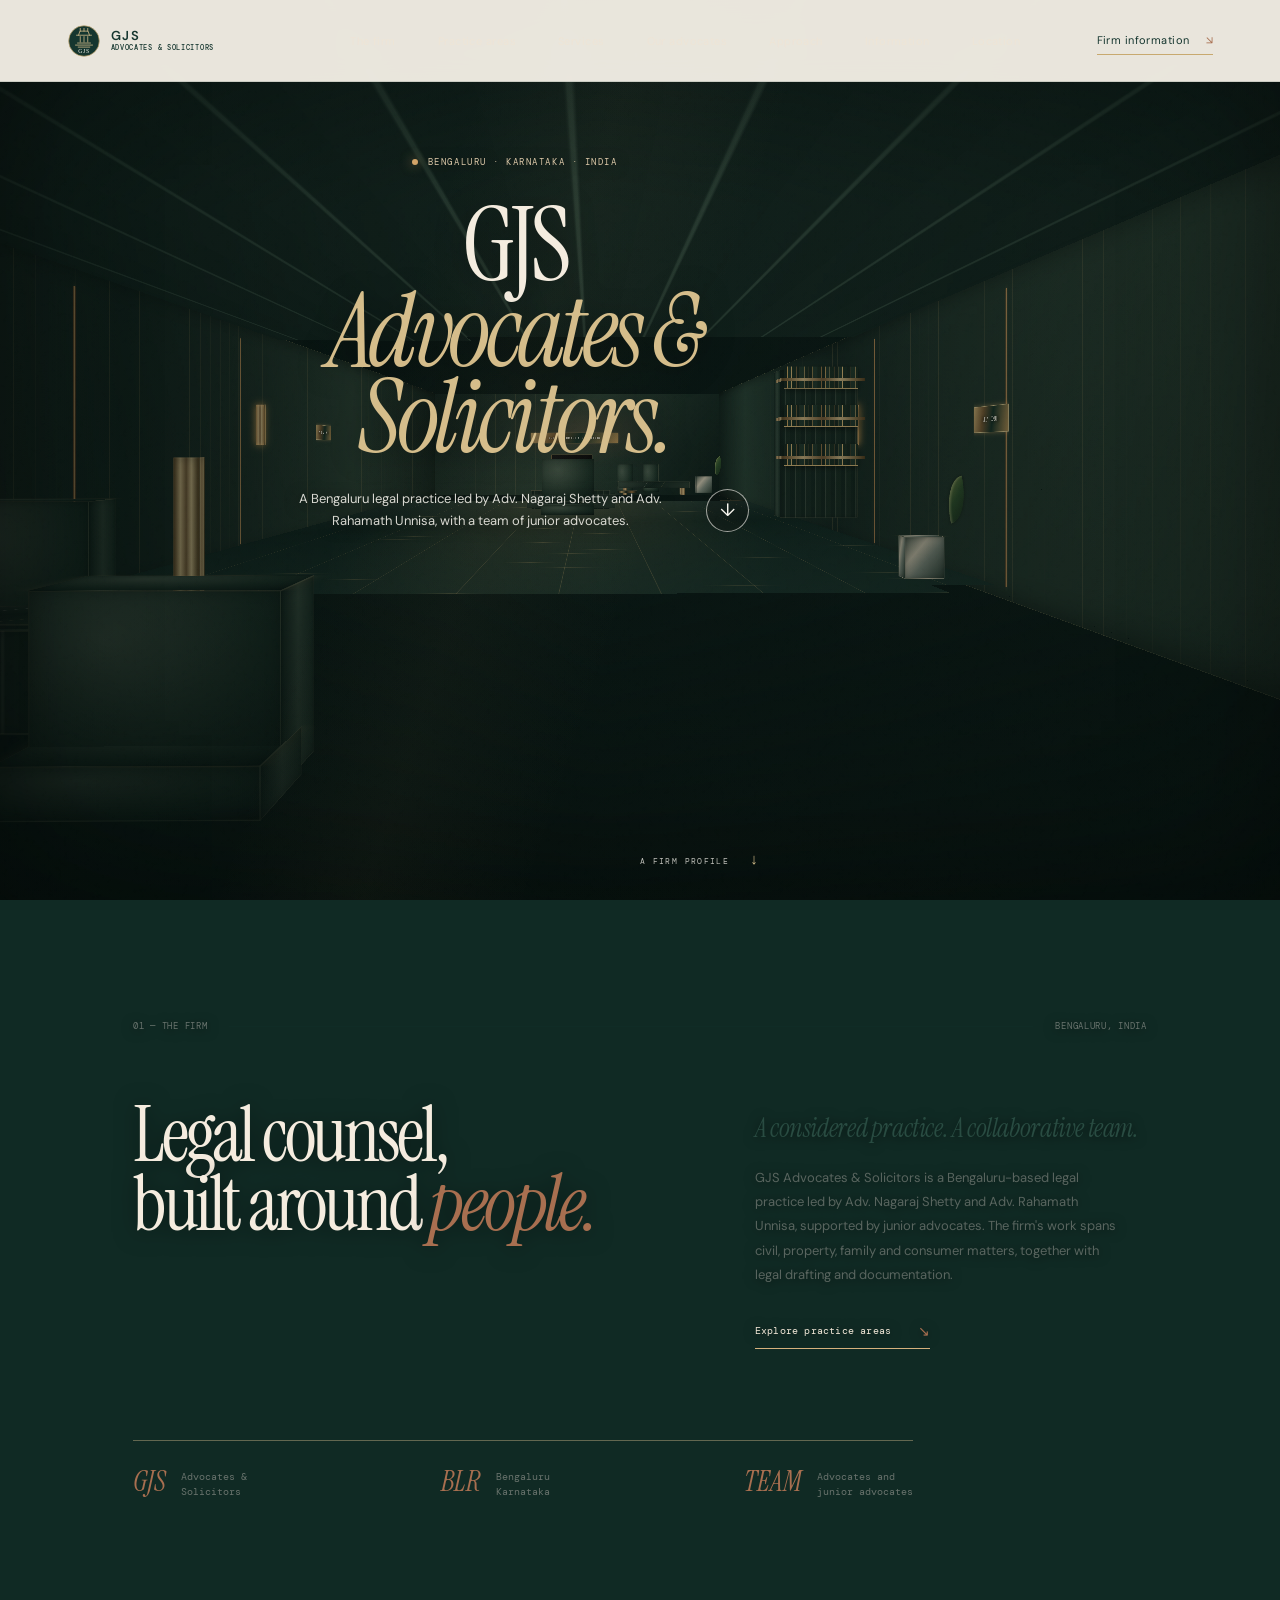
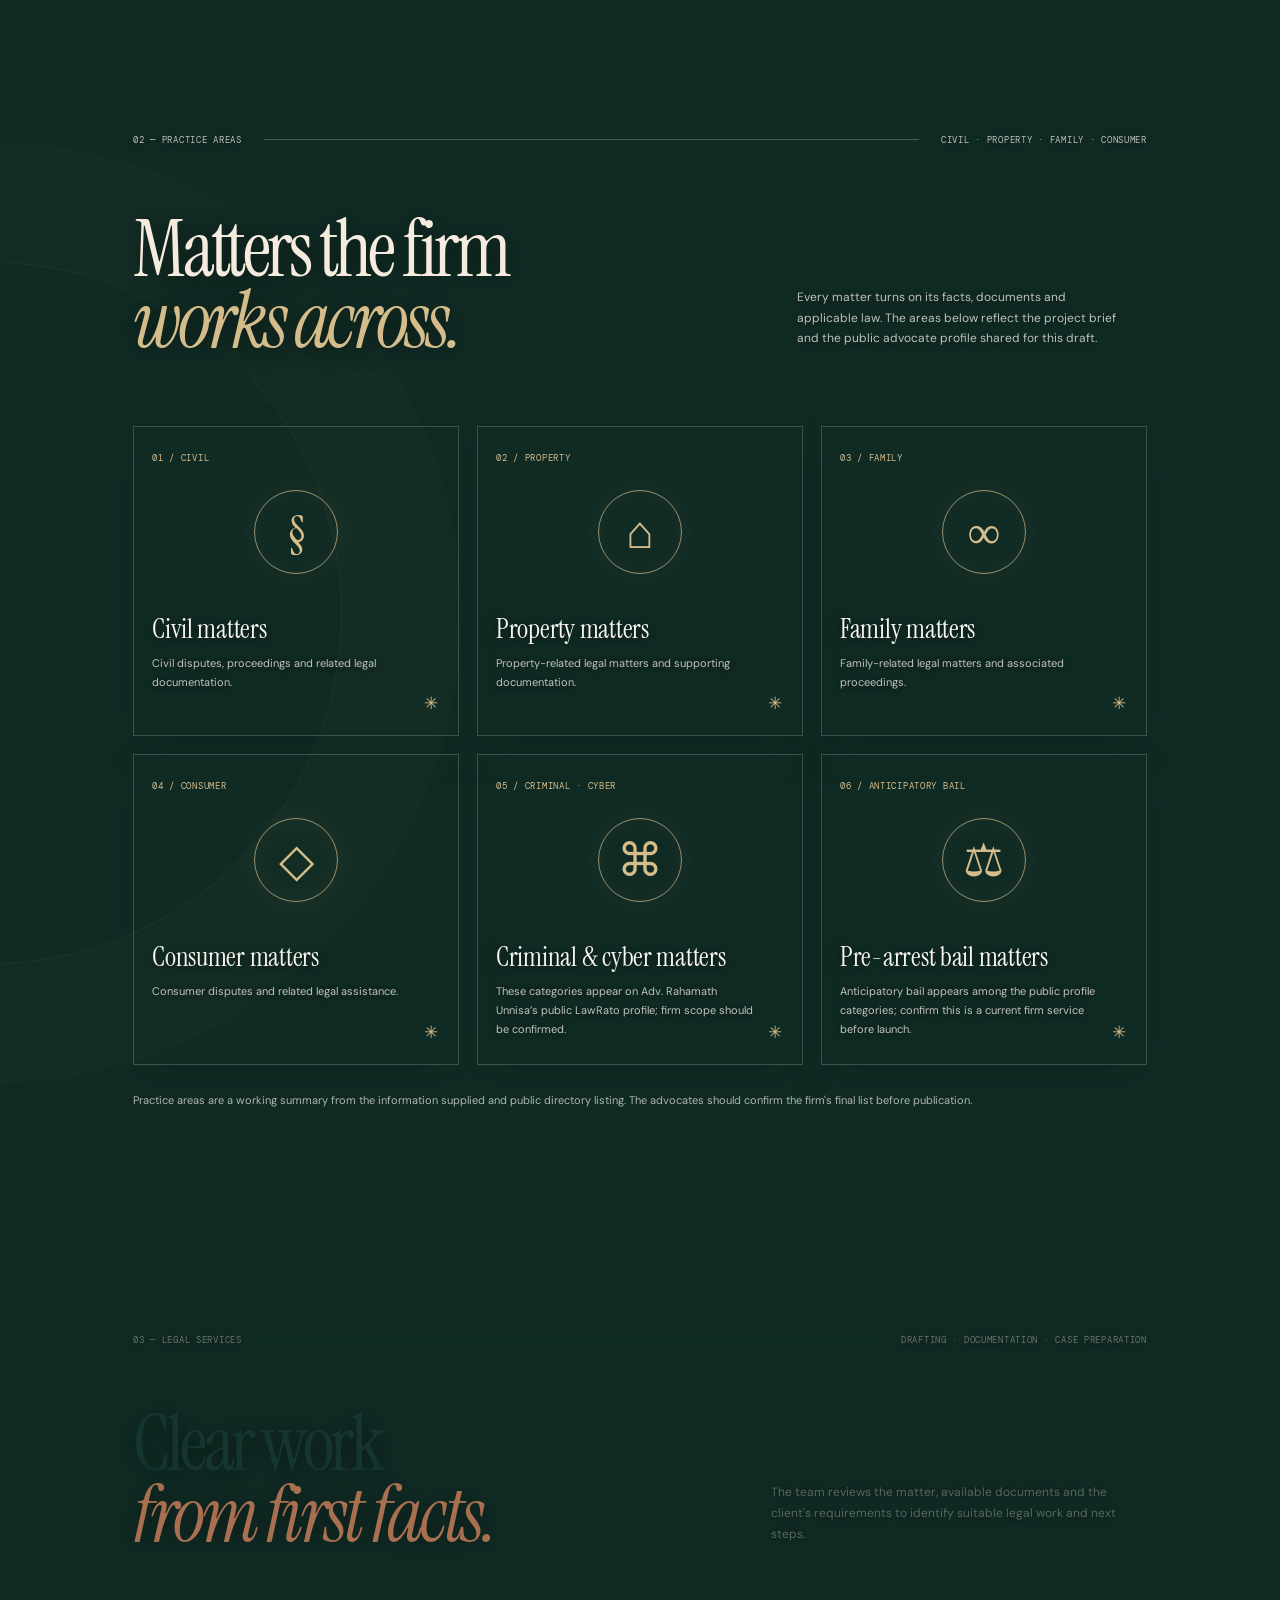
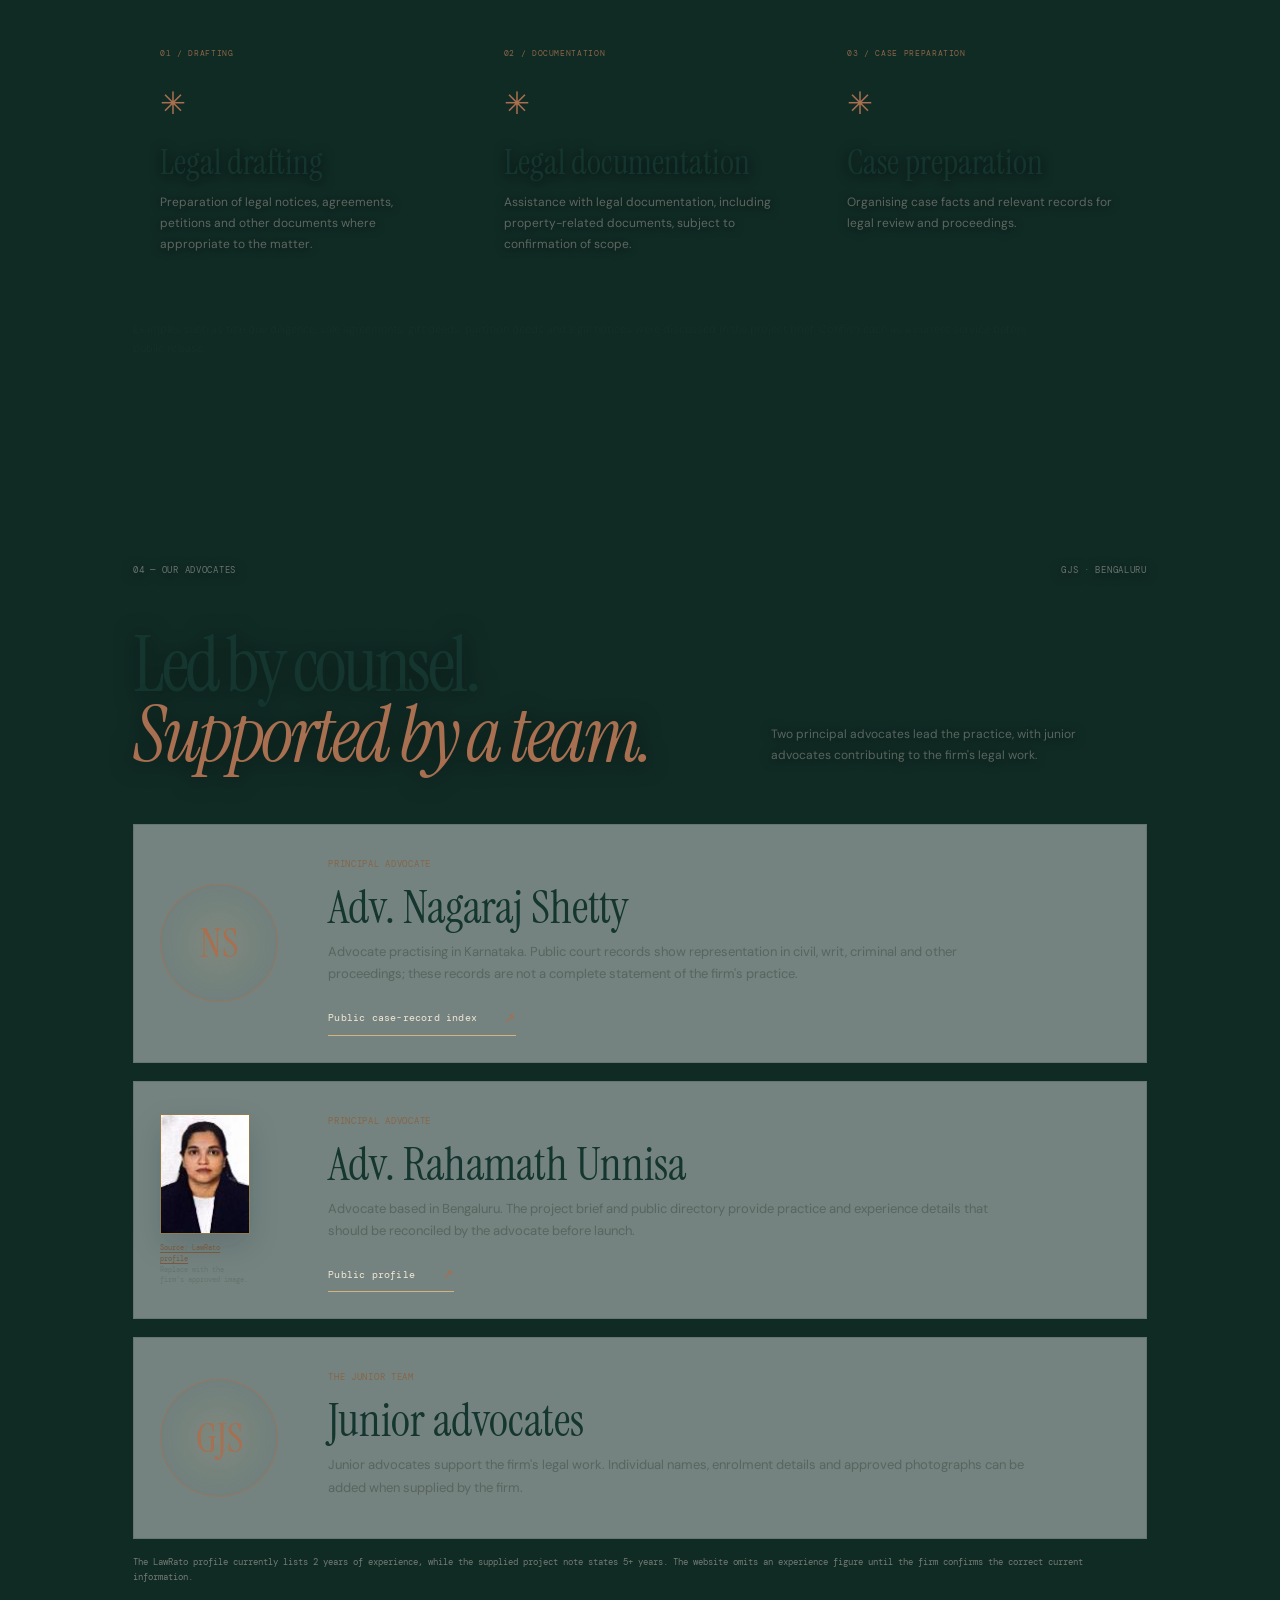
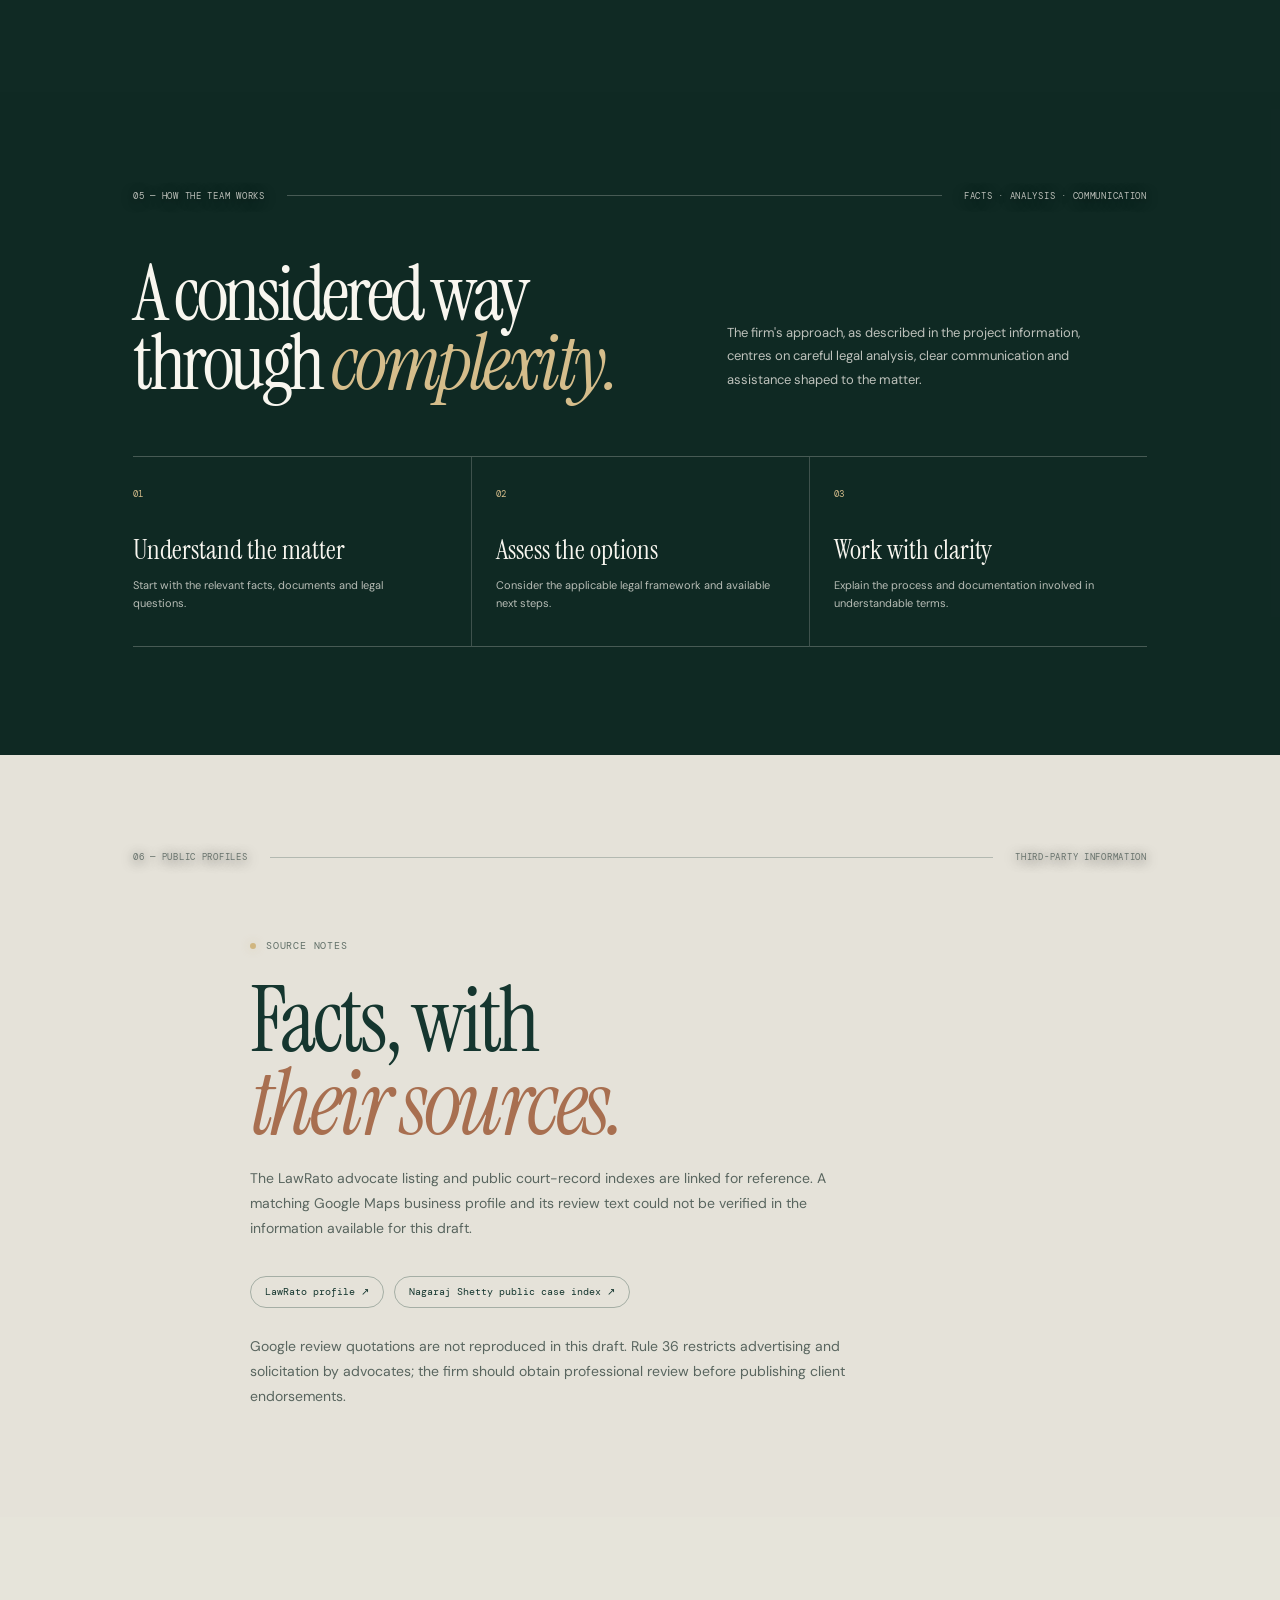
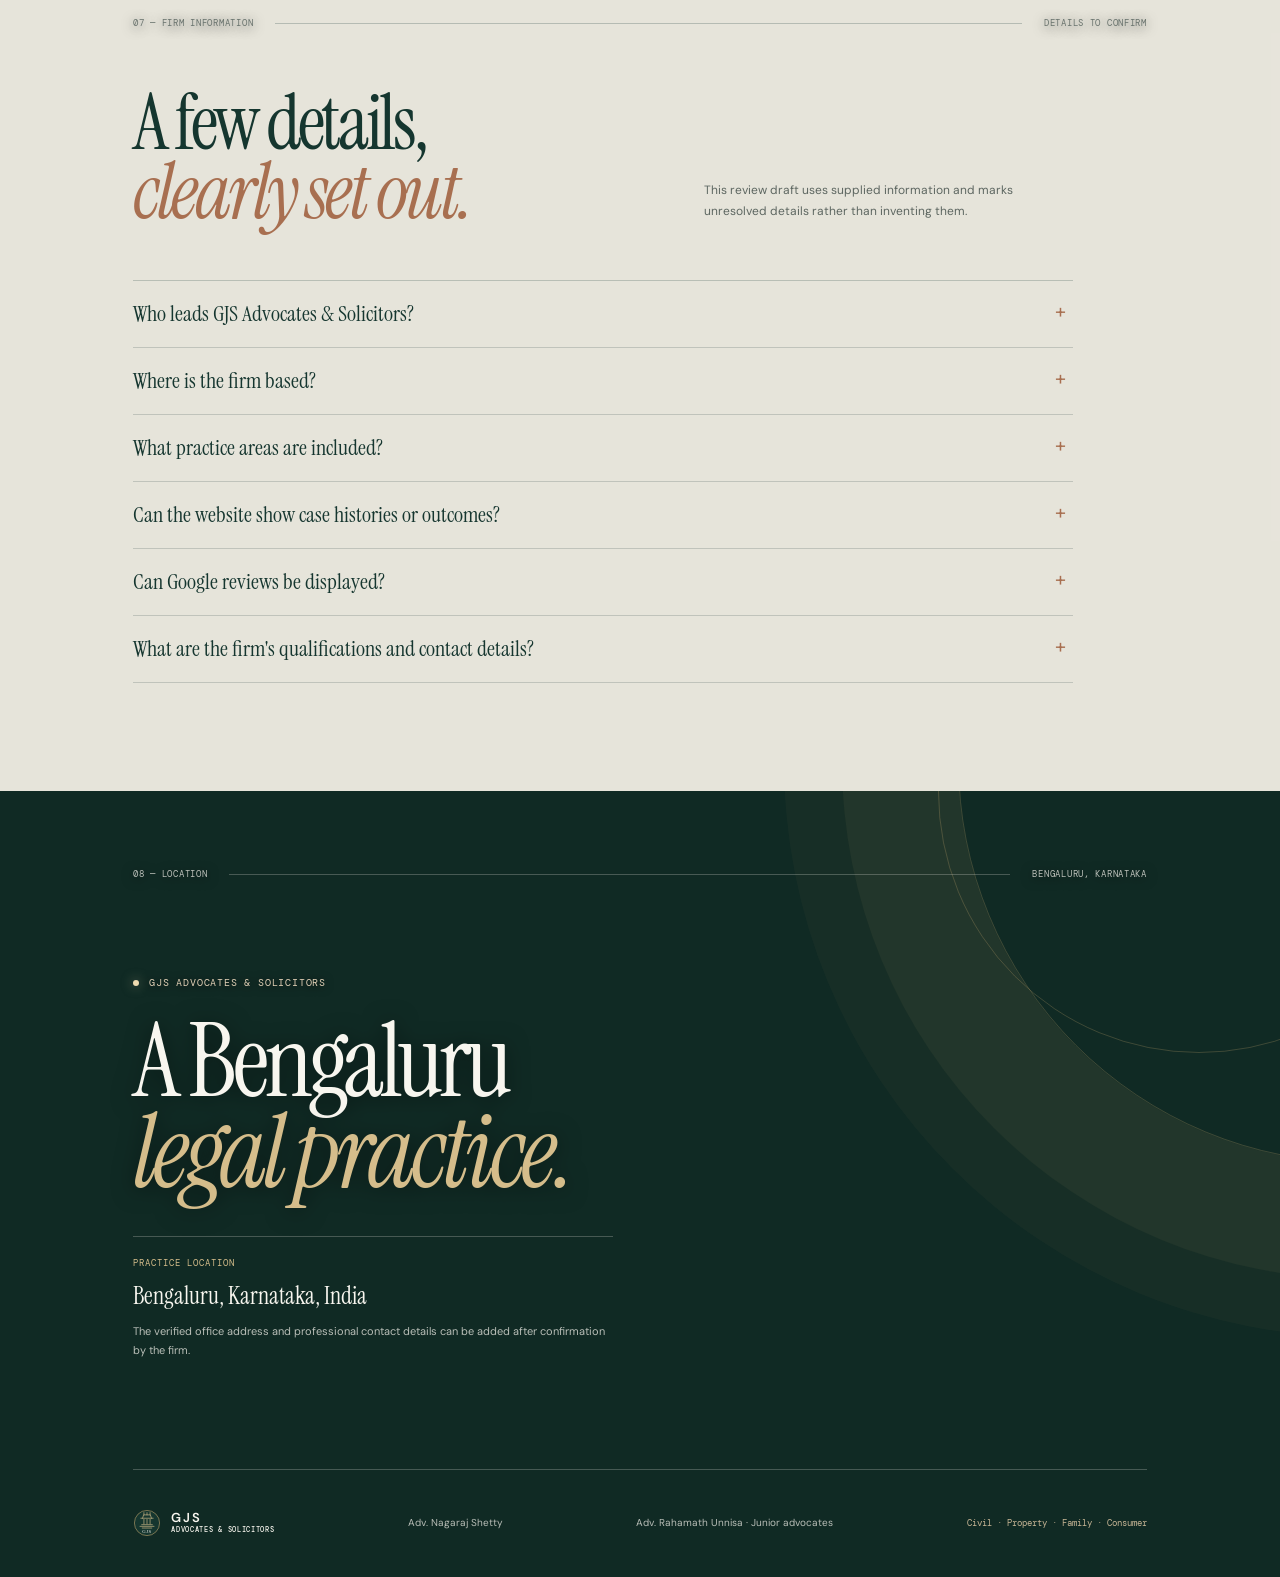
==== client-demo/index.html @ 5ae27a49 "Add GJS client demo entry page" ====
<!doctype html>
<html lang="en">
  <head>
    <meta charset="UTF-8" />
    <meta name="viewport" content="width=device-width, initial-scale=1.0" />
    <meta name="theme-color" content="#101d32" />
    <meta name="description" content="Professional information for GJS Advocates & Solicitors, Bengaluru." />
    <meta name="robots" content="noindex, nofollow" />
    <title>GJS Advocates & Solicitors — Bengaluru</title>
    <link rel="preconnect" href="https://fonts.googleapis.com" />
    <link rel="preconnect" href="https://fonts.gstatic.com" crossorigin />
    <link href="https://fonts.googleapis.com/css2?family=DM+Mono:wght@400;500&family=DM+Sans:wght@400;500;600;700&family=Instrument+Serif:ital@0;1&display=swap" rel="stylesheet" />
    <link rel="stylesheet" href="styles.css" />
    <link rel="stylesheet" href="reference.css" />
    <link rel="stylesheet" href="effects.css" />
    <link rel="stylesheet" href="office.css" />
    <link rel="stylesheet" href="office-layout.css" />
    <link rel="stylesheet" href="office3d.css" />
    <link rel="stylesheet" href="performance.css" />
    <link rel="stylesheet" href="rah-unissa.css" />
    <link rel="stylesheet" href="gjs-firm.css" />
    <script src="script.js" defer></script>
    <script src="office-tour.js" defer></script>
  </head>
  <body>
    <div class="page-grain" aria-hidden="true"></div>
    <div class="office-world" aria-hidden="true">
      <div class="office-camera"><div class="office-room" id="office-room"></div></div>
      <div class="office-world-shade"></div>
    </div>
    <header class="site-header">
      <a class="wordmark" href="#top" aria-label="GJS Advocates and Solicitors home"><img class="brand-mark" src="assets/gjs-firm-mark.svg" width="34" height="34" alt="" /><span>GJS <small>ADVOCATES &amp; SOLICITORS</small></span></a>
      <nav class="main-nav" id="main-nav" aria-label="Main navigation">
        <a href="#about">The firm</a><a href="#practice">Practice areas</a><a href="#services">Services</a><a href="#team">Our advocates</a><a href="#approach">Approach</a><a href="#faq">Information</a><a href="#contact">Location</a>
      </nav>
      <a class="nav-contact" href="#team">Firm information <span aria-hidden="true">↘</span></a>
      <button class="menu-toggle" type="button" aria-label="Open navigation" aria-expanded="false"><span></span><span></span></button>
    </header>

    <main id="top">
      <section class="hero" aria-labelledby="hero-title">
        <div class="hero-copy">
          <p class="eyebrow"><span class="status-dot"></span> BENGALURU · KARNATAKA · INDIA</p>
          <h1 id="hero-title">GJS<br /><em>Advocates &amp;<br />Solicitors.</em></h1>
          <div class="hero-bottomline">
            <p>A Bengaluru legal practice led by Adv. Nagaraj Shetty and Adv. Rahamath Unnisa, with a team of junior advocates.</p>
            <a class="round-link" href="#about" aria-label="Explore the firm"><span>↓</span></a>
          </div>
        </div>
        <div class="hero-index">A FIRM PROFILE <span>↓</span></div>
      </section>

      <section class="intro section-wrap" id="about" aria-labelledby="about-title">
        <div class="section-kicker"><span>01 — THE FIRM</span><span class="rule"></span><span>BENGALURU, INDIA</span></div>
        <div class="intro-grid">
          <h2 id="about-title">Legal counsel,<br />built around <em>people.</em></h2>
          <div class="intro-copy">
            <p class="large-copy">A considered practice. A collaborative team.</p>
            <p>GJS Advocates &amp; Solicitors is a Bengaluru-based legal practice led by Adv. Nagaraj Shetty and Adv. Rahamath Unnisa, supported by junior advocates. The firm's work spans civil, property, family and consumer matters, together with legal drafting and documentation.</p>
            <a class="text-link" href="#practice">Explore practice areas <span>↘</span></a>
          </div>
        </div>
        <div class="numbers-row"><div><strong>GJS</strong><span>Advocates &amp;<br />Solicitors</span></div><div><strong>BLR</strong><span>Bengaluru<br />Karnataka</span></div><div><strong>TEAM</strong><span>Advocates and<br />junior advocates</span></div></div>
      </section>

      <section class="practice-section" id="practice" aria-labelledby="practice-title">
        <div class="section-wrap">
          <div class="section-kicker light"><span>02 — PRACTICE AREAS</span><span class="rule"></span><span>CIVIL · PROPERTY · FAMILY · CONSUMER</span></div>
          <div class="practice-heading"><h2 id="practice-title">Matters the firm<br /><em>works across.</em></h2><p>Every matter turns on its facts, documents and applicable law. The areas below reflect the project brief and the public advocate profile shared for this draft.</p></div>
          <div class="practice-grid">
            <article class="practice-card"><span class="card-index">01 / CIVIL</span><div class="card-art"><span class="practice-glyph" aria-hidden="true">§</span></div><h3>Civil matters</h3><p>Civil disputes, proceedings and related legal documentation.</p><span class="card-arrow" aria-hidden="true">✳</span></article>
            <article class="practice-card"><span class="card-index">02 / PROPERTY</span><div class="card-art"><span class="practice-glyph" aria-hidden="true">⌂</span></div><h3>Property matters</h3><p>Property-related legal matters and supporting documentation.</p><span class="card-arrow" aria-hidden="true">✳</span></article>
            <article class="practice-card"><span class="card-index">03 / FAMILY</span><div class="card-art"><span class="practice-glyph" aria-hidden="true">∞</span></div><h3>Family matters</h3><p>Family-related legal matters and associated proceedings.</p><span class="card-arrow" aria-hidden="true">✳</span></article>
            <article class="practice-card"><span class="card-index">04 / CONSUMER</span><div class="card-art"><span class="practice-glyph" aria-hidden="true">◇</span></div><h3>Consumer matters</h3><p>Consumer disputes and related legal assistance.</p><span class="card-arrow" aria-hidden="true">✳</span></article>
            <article class="practice-card"><span class="card-index">05 / CRIMINAL · CYBER</span><div class="card-art"><span class="practice-glyph" aria-hidden="true">⌘</span></div><h3>Criminal &amp; cyber matters</h3><p>These categories appear on Adv. Rahamath Unnisa’s public LawRato profile; firm scope should be confirmed.</p><span class="card-arrow" aria-hidden="true">✳</span></article>
            <article class="practice-card"><span class="card-index">06 / ANTICIPATORY BAIL</span><div class="card-art"><span class="practice-glyph" aria-hidden="true">⚖</span></div><h3>Pre-arrest bail matters</h3><p>Anticipatory bail appears among the public profile categories; confirm this is a current firm service before launch.</p><span class="card-arrow" aria-hidden="true">✳</span></article>
          </div>
          <p class="firm-note">Practice areas are a working summary from the information supplied and public directory listing. The advocates should confirm the firm's final list before publication.</p>
        </div>
      </section>

      <section class="people-section section-wrap" id="services" aria-labelledby="services-title">
        <div class="section-kicker"><span>03 — LEGAL SERVICES</span><span class="rule"></span><span>DRAFTING · DOCUMENTATION · CASE PREPARATION</span></div>
        <div class="people-heading"><h2 id="services-title">Clear work<br /><em>from first facts.</em></h2><p>The team reviews the matter, available documents and the client's requirements to identify suitable legal work and next steps.</p></div>
        <div class="people-grid service-grid">
          <article class="people-card service-card"><span class="card-index">01 / DRAFTING</span><span class="service-mark" aria-hidden="true">✳</span><h3>Legal drafting</h3><p>Preparation of legal notices, agreements, petitions and other documents where appropriate to the matter.</p><span class="people-line"></span></article>
          <article class="people-card service-card"><span class="card-index">02 / DOCUMENTATION</span><span class="service-mark" aria-hidden="true">✳</span><h3>Legal documentation</h3><p>Assistance with legal documentation, including property-related documents, subject to confirmation of scope.</p><span class="people-line"></span></article>
          <article class="people-card service-card"><span class="card-index">03 / CASE PREPARATION</span><span class="service-mark" aria-hidden="true">✳</span><h3>Case preparation</h3><p>Organising case facts and relevant records for legal review and proceedings.</p><span class="people-line"></span></article>
        </div>
        <p class="firm-note">Examples such as title due diligence, sale agreements, gift deeds, partition deeds and legal notices were discussed in the project brief. Confirm each as a current service before public release.</p>
      </section>

      <section class="quote-section section-wrap" id="team" aria-labelledby="team-title">
        <div class="section-kicker"><span>04 — OUR ADVOCATES</span><span class="rule"></span><span>GJS · BENGALURU</span></div>
        <div class="people-heading"><h2 id="team-title">Led by counsel.<br /><em>Supported by a team.</em></h2><p>Two principal advocates lead the practice, with junior advocates contributing to the firm's legal work.</p></div>
        <div class="firm-team-grid">
          <article class="firm-lawyer"><span class="lawyer-monogram" aria-hidden="true">NS</span><div><span class="card-index">PRINCIPAL ADVOCATE</span><h3>Adv. Nagaraj Shetty</h3><p>Advocate practising in Karnataka. Public court records show representation in civil, writ, criminal and other proceedings; these records are not a complete statement of the firm's practice.</p><a class="text-link" href="https://ecourtsindia.com/lawyer/nagaraj-shetty" target="_blank" rel="noopener noreferrer">Public case-record index <span>↗</span></a></div></article>
          <article class="firm-lawyer"><figure class="profile-portrait"><img src="[data-uri]" width="90" height="120" alt="Advocate Rahamath Unnisa, portrait displayed on her LawRato profile" loading="lazy" decoding="async" /><figcaption><a href="https://lawrato.com/advocate-rahamath-unnisa" target="_blank" rel="noopener noreferrer">Source: LawRato profile</a><br />Replace with the firm's approved image.</figcaption></figure><div><span class="card-index">PRINCIPAL ADVOCATE</span><h3>Adv. Rahamath Unnisa</h3><p>Advocate based in Bengaluru. The project brief and public directory provide practice and experience details that should be reconciled by the advocate before launch.</p><a class="text-link" href="https://lawrato.com/advocate-rahamath-unnisa" target="_blank" rel="noopener noreferrer">Public profile <span>↗</span></a></div></article>
          <article class="firm-lawyer firm-lawyer--team"><span class="lawyer-monogram" aria-hidden="true">GJS</span><div><span class="card-index">THE JUNIOR TEAM</span><h3>Junior advocates</h3><p>Junior advocates support the firm's legal work. Individual names, enrolment details and approved photographs can be added when supplied by the firm.</p></div></article>
        </div>
        <p class="fact-note">The LawRato profile currently lists 2 years of experience, while the supplied project note states 5+ years. The website omits an experience figure until the firm confirms the correct current information.</p>
      </section>

      <section class="approach-section section-wrap" id="approach" aria-labelledby="approach-title">
        <div class="section-kicker"><span>05 — HOW THE TEAM WORKS</span><span class="rule"></span><span>FACTS · ANALYSIS · COMMUNICATION</span></div>
        <div class="approach-heading"><h2 id="approach-title">A considered way<br />through <em>complexity.</em></h2><p>The firm's approach, as described in the project information, centres on careful legal analysis, clear communication and assistance shaped to the matter.</p></div>
        <div class="approach-grid"><article><span>01</span><h3>Understand the matter</h3><p>Start with the relevant facts, documents and legal questions.</p></article><article><span>02</span><h3>Assess the options</h3><p>Consider the applicable legal framework and available next steps.</p></article><article><span>03</span><h3>Work with clarity</h3><p>Explain the process and documentation involved in understandable terms.</p></article></div>
      </section>

      <section class="insights-section section-wrap" id="feedback" aria-labelledby="feedback-title">
        <div class="section-kicker"><span>06 — PUBLIC PROFILES</span><span class="rule"></span><span>THIRD-PARTY INFORMATION</span></div>
        <div class="insights-content"><p class="eyebrow"><span class="status-dot"></span> SOURCE NOTES</p><h2 id="feedback-title">Facts, with<br /><em>their sources.</em></h2><p>The LawRato advocate listing and public court-record indexes are linked for reference. A matching Google Maps business profile and its review text could not be verified in the information available for this draft.</p><div class="insights-topics"><a href="https://lawrato.com/advocate-rahamath-unnisa" target="_blank" rel="noopener noreferrer">LawRato profile ↗</a><a href="https://ecourtsindia.com/lawyer/nagaraj-shetty" target="_blank" rel="noopener noreferrer">Nagaraj Shetty public case index ↗</a></div><p class="firm-note">Google review quotations are not reproduced in this draft. Rule 36 restricts advertising and solicitation by advocates; the firm should obtain professional review before publishing client endorsements.</p></div>
      </section>

      <section class="faq-section section-wrap" id="faq" aria-labelledby="faq-title">
        <div class="section-kicker"><span>07 — FIRM INFORMATION</span><span class="rule"></span><span>DETAILS TO CONFIRM</span></div>
        <div class="faq-heading"><h2 id="faq-title">A few details,<br /><em>clearly set out.</em></h2><p>This review draft uses supplied information and marks unresolved details rather than inventing them.</p></div>
        <div class="faq-list">
          <details class="faq-item"><summary>Who leads GJS Advocates &amp; Solicitors?</summary><p>The firm is led by Adv. Nagaraj Shetty and Adv. Rahamath Unnisa, with junior advocates in the team, as supplied for this project.</p></details>
          <details class="faq-item"><summary>Where is the firm based?</summary><p>Bengaluru, Karnataka, India. Confirm the office address before adding it to the public site.</p></details>
          <details class="faq-item"><summary>What practice areas are included?</summary><p>The supplied firm brief names Civil, Property, Family and Consumer matters, Legal Drafting and Legal Documentation. Rahamath Unnisa's LawRato profile also lists Criminal, Cyber Crime and Anticipatory Bail; the firm should confirm whether these are current firm-wide practice areas.</p></details>
          <details class="faq-item"><summary>Can the website show case histories or outcomes?</summary><p>This draft does not publish client names, confidential details, matter outcomes or success claims. Public case-record indexes are provided only as source links.</p></details>
          <details class="faq-item"><summary>Can Google reviews be displayed?</summary><p>A matching Google Maps profile and review excerpts have not been verified. Client endorsements also need professional-conduct review before they are republished on a firm website.</p></details>
          <details class="faq-item"><summary>What are the firm's qualifications and contact details?</summary><p>Advocate qualifications, enrolment details, phone, email and full office address were not supplied for this draft. Add them only after firm confirmation.</p></details>
        </div>
      </section>

      <section class="contact-section" id="contact" aria-labelledby="contact-title">
        <div class="contact-inner section-wrap">
          <div class="section-kicker light"><span>08 — LOCATION</span><span class="rule"></span><span>BENGALURU, KARNATAKA</span></div>
          <div class="contact-content"><p class="eyebrow"><span class="status-dot"></span> GJS ADVOCATES &amp; SOLICITORS</p><h2 id="contact-title">A Bengaluru<br /><em>legal practice.</em></h2><div class="location-panel"><span class="location-label">PRACTICE LOCATION</span><span class="location-value">Bengaluru, Karnataka, India</span><span class="location-note">The verified office address and professional contact details can be added after confirmation by the firm.</span></div></div>
          <footer class="site-footer"><a class="wordmark" href="#top"><img class="brand-mark" src="assets/gjs-firm-mark.svg" width="34" height="34" alt="" /><span>GJS <small>ADVOCATES &amp; SOLICITORS</small></span></a><span>Adv. Nagaraj Shetty</span><span>Adv. Rahamath Unnisa · Junior advocates</span><span>Civil · Property · Family · Consumer</span></footer>
        </div>
      </section>
    </main>
  </body>
</html>
---- client-demo/styles.css ----
:root{--ink:#141612;--paper:#e8e5dc;--bone:#f1eee6;--acid:#d2ed83;--muted:#8c8d83;--line:rgba(24,26,21,.2);--line-light:rgba(241,238,230,.22);--serif:"Instrument Serif",Georgia,serif;--sans:"DM Sans",Arial,sans-serif;--mono:"DM Mono",monospace}*{box-sizing:border-box}html{scroll-behavior:smooth}body{margin:0;background:var(--paper);color:var(--ink);font-family:var(--sans);-webkit-font-smoothing:antialiased}button,a,input,textarea{font:inherit}button,a{-webkit-tap-highlight-color:transparent}a{color:inherit;text-decoration:none}button{color:inherit}.page-grain{position:fixed;inset:0;z-index:10;pointer-events:none;opacity:.13;background-image:url("data:image/svg+xml,%3Csvg viewBox='0 0 180 180' xmlns='http://www.w3.org/2000/svg'%3E%3Cfilter id='n'%3E%3CfeTurbulence type='fractalNoise' baseFrequency='.92' numOctaves='3' stitchTiles='stitch'/%3E%3C/filter%3E%3Crect width='100%25' height='100%25' filter='url(%23n)' opacity='.15'/%3E%3C/svg%3E")}.site-header{height:82px;padding:0 5.2vw;display:flex;align-items:center;justify-content:space-between;background:var(--paper);position:relative;z-index:20;border-bottom:1px solid var(--line)}.wordmark{display:inline-flex;align-items:center;gap:11px;font:500 12px var(--mono);letter-spacing:.19em}.wordmark-symbol{display:grid;place-items:center;width:24px;height:24px;border:1px solid currentColor;border-radius:50%;font:italic 18px var(--serif);letter-spacing:0}.main-nav{display:flex;gap:39px;margin-left:60px}.main-nav a,.nav-contact{font-size:11px;letter-spacing:.04em}.main-nav a{transition:opacity .2s}.main-nav a:hover{opacity:.55}.nav-contact{background:transparent;border:0;border-bottom:1px solid currentColor;padding:7px 0;cursor:pointer}.nav-contact span{margin-left:13px;color:#738a46}.menu-toggle{display:none;background:none;border:0}.hero{min-height:680px;background:var(--ink);color:var(--bone);display:grid;grid-template-columns:1fr 1fr;position:relative;overflow:hidden;padding-left:10.4vw}.hero-copy{padding:93px 30px 83px 0;display:flex;flex-direction:column;justify-content:space-between;min-height:680px;position:relative;z-index:2}.eyebrow,.section-kicker,.art-label,.hero-index,.card-index,.quote-footer{font:10px var(--mono);letter-spacing:.08em}.eyebrow{display:flex;align-items:center;gap:10px;color:#b6b8ac;margin:0}.status-dot{display:block;width:6px;height:6px;background:var(--acid);border-radius:50%;box-shadow:0 0 12px rgba(210,237,131,.55)}h1,h2,h3,p{margin-top:0}.hero h1{font:400 clamp(72px,8.35vw,134px)/.82 var(--serif);letter-spacing:-.055em;margin:48px 0 20px;max-width:670px}.hero h1 em,.intro h2 em,.practice-heading h2 em,.quote-section blockquote em,.contact-content h2 em,.contact-dialog h2 em{font-weight:400}.hero h1 em{color:var(--acid)}.hero-bottomline{display:flex;align-items:flex-end;justify-content:space-between;max-width:470px}.hero-bottomline p{font-size:13px;line-height:1.7;color:#b8b9ae;max-width:285px;margin:0}.round-link{width:43px;height:43px;border:1px solid rgba(241,238,230,.42);border-radius:50%;display:grid;place-items:center;font-size:18px;transition:.3s}.round-link:hover{background:var(--acid);color:var(--ink);border-color:var(--acid);transform:translateY(3px)}.hero-index{position:absolute;bottom:30px;left:5.2vw;color:#94958b}.hero-index span{padding:0 6px;color:#505249}.hero-art{min-height:680px;position:relative;overflow:hidden;background:radial-gradient(ellipse at 53% 52%,#303226 0,#24271f 25%,#171914 57%,#121410 83%)}.hero-art:before{content:"";position:absolute;inset:0;background:linear-gradient(110deg,rgba(17,19,16,.15),transparent 45%),linear-gradient(0deg,rgba(17,19,16,.6),transparent 22%,transparent 77%,rgba(17,19,16,.35));z-index:1;pointer-events:none}.art-label{position:absolute;left:32px;right:32px;z-index:2;color:#8a8d7d;display:flex;justify-content:space-between;font-size:9px}.art-label-top{top:30px}.art-label-bottom{bottom:29px}.art-caption{position:absolute;z-index:2;left:32px;bottom:75px;color:rgba(241,238,230,.5);font:italic 17px/1.05 var(--serif)}.scene{position:absolute;inset:8% 4% 5%;perspective:1100px;transform-style:preserve-3d;--rx:0deg;--ry:0deg;transition:transform .3s ease-out}.scene:after{content:"";position:absolute;left:11%;right:11%;bottom:10%;height:1px;background:linear-gradient(90deg,transparent,rgba(210,237,131,.14),transparent);transform:rotateX(63deg)}.aura{position:absolute;left:50%;top:48%;border-radius:50%;transform:translate(-50%,-50%);filter:blur(1px)}.aura-one{width:390px;height:390px;background:radial-gradient(circle,rgba(186,157,85,.14),rgba(160,139,82,.04) 42%,transparent 70%)}.aura-two{width:240px;height:240px;background:radial-gradient(circle,rgba(231,205,137,.13),transparent 69%)}.orbit{position:absolute;left:50%;top:48%;border:1px solid rgba(224,206,158,.23);border-radius:50%;transform-style:preserve-3d}.orbit-a{width:420px;height:170px;margin:-85px 0 0 -210px;transform:rotate(-24deg) rotateX(69deg)}.orbit-b{width:370px;height:155px;margin:-77px 0 0 -185px;transform:rotate(60deg) rotateX(70deg);border-color:rgba(210,237,131,.2)}.orbit-c{width:300px;height:190px;margin:-95px 0 0 -150px;transform:rotate(-73deg) rotateX(69deg);border-color:rgba(224,206,158,.12)}.sculpture{position:absolute;top:48%;left:50%;width:250px;height:390px;transform-style:preserve-3d;transform:translate(-50%,-49%) rotateX(var(--rx)) rotateY(var(--ry)) rotateZ(-7deg);transition:transform .18s ease-out;animation:float 6s ease-in-out infinite}.sculpture-shadow{position:absolute;width:330px;height:85px;top:77%;left:50%;transform:translateX(-50%) rotateX(75deg);background:radial-gradient(ellipse,rgba(0,0,0,.68),transparent 72%);filter:blur(13px)}.sculpture-back{position:absolute;left:48px;top:20px;width:160px;height:297px;background:linear-gradient(105deg,#5e543b 0,#a48c55 13%,#504b37 31%,#c1a669 58%,#5c5138 80%,#2c3027);clip-path:polygon(0 12%,22% 0,100% 13%,100% 77%,76% 100%,9% 88%);transform:translateZ(-27px);filter:brightness(.68)}.sculpture-arch{position:absolute;left:34px;top:5px;width:171px;height:310px;border-radius:90px 90px 6px 6px;background:linear-gradient(96deg,#bca775 0%,#5b5035 16%,#d4c18d 34%,#83734c 47%,#e0c788 70%,#756843 84%,#ba9f61 100%);transform:translateZ(10px);box-shadow:inset 8px 1px 15px rgba(255,240,190,.42),inset -13px 0 20px rgba(0,0,0,.46),13px 16px 26px rgba(0,0,0,.37);clip-path:polygon(0 100%,0 29%,5% 17%,16% 7%,31% 1%,50% 0,70% 2%,86% 10%,98% 23%,100% 31%,100% 100%)}.arch-cutout{position:absolute;left:38px;top:42px;right:38px;bottom:0;border-radius:80px 80px 0 0;background:linear-gradient(130deg,#171914,#25271f 50%,#121410);box-shadow:inset 11px 0 15px rgba(0,0,0,.65),inset -6px 0 9px rgba(224,206,158,.09)}.arch-side{position:absolute;top:16px;right:-4px;width:28px;height:278px;background:linear-gradient(90deg,#5d5135,#b39b60,#443d2c);transform:skewY(-5deg);clip-path:polygon(0 0,100% 7%,100% 88%,0 100%)}.sculpture-ring{position:absolute;width:228px;height:111px;border:8px solid transparent;border-radius:50%;top:127px;left:9px;transform:rotate(-19deg) rotateX(58deg) translateZ(42px);border-top-color:#ddc98e;border-right-color:#806d42;border-bottom-color:#beaa73;border-left-color:#ead79d;filter:drop-shadow(0 4px 6px rgba(0,0,0,.55))}.sculpture-core{position:absolute;width:52px;height:52px;left:99px;top:139px;border-radius:50%;background:radial-gradient(circle at 35% 30%,#fff0bc,#e4ce93 13%,#9c834c 35%,#443c2a 70%,#201f18 100%);transform:translateZ(50px);box-shadow:0 0 26px rgba(225,201,140,.27)}.sculpture-base{position:absolute;left:26px;top:303px;width:195px;height:50px;display:flex;justify-content:space-evenly;padding:8px 16px;background:linear-gradient(180deg,#cbb77c,#695a36 25%,#a99359 50%,#433c2b 100%);transform:rotateX(66deg) translateZ(0);border-radius:50%;box-shadow:0 13px 20px rgba(0,0,0,.53)}.sculpture-base i{height:29px;width:1px;background:rgba(245,222,160,.55);transform:rotate(-5deg)}.base-foot{position:absolute;left:56px;top:323px;width:137px;height:37px;background:linear-gradient(90deg,#4b432e,#bc9f5d 20%,#695938 50%,#d2b872 73%,#463d29);transform:translateZ(-5px) skewY(-3deg)}.spark{position:absolute;color:#dfd3a1;z-index:2;text-shadow:0 0 15px rgba(210,237,131,.7)}.spark-one{right:19%;top:31%;font-size:18px;animation:twinkle 3s ease-in-out infinite}.spark-two{left:20%;top:57%;font:30px var(--serif);animation:twinkle 4s 1s infinite}.spark-three{right:25%;bottom:22%;font:17px var(--mono);animation:twinkle 2.5s .5s infinite}@keyframes float{0%,100%{margin-top:0}50%{margin-top:-12px}}@keyframes twinkle{0%,100%{opacity:.24;transform:scale(.8)}50%{opacity:1;transform:scale(1.15)}}.section-wrap{padding-left:10.4vw;padding-right:10.4vw}.intro{padding-top:123px;padding-bottom:106px}.section-kicker{display:flex;align-items:center;gap:22px;color:#78796e;font-size:9px}.section-kicker .rule{height:1px;background:var(--line);flex:1}.intro-grid{display:grid;grid-template-columns:1.15fr .85fr;gap:9%;margin-top:69px}.intro h2,.practice-heading h2,.contact-content h2{font:400 clamp(52px,6vw,91px)/.9 var(--serif);letter-spacing:-.045em;margin:0}.intro h2 em{color:#8d9b66}.intro-copy{max-width:390px;padding-top:13px}.large-copy{font:italic 26px/1.13 var(--serif);letter-spacing:-.015em;margin:0 0 23px}.intro-copy>p:not(.large-copy){font-size:13px;line-height:1.85;color:#686b60;max-width:365px}.text-link{display:inline-flex;gap:27px;align-items:center;margin-top:22px;padding-bottom:8px;border-bottom:1px solid #919184;font:10px var(--mono);letter-spacing:.02em}.text-link span{color:#849352;font-size:14px}.numbers-row{border-top:1px solid var(--line);margin-top:91px;padding-top:28px;display:flex;justify-content:space-between;max-width:780px}.numbers-row div{display:flex;gap:15px;align-items:flex-start}.numbers-row strong{font:italic 28px/.9 var(--serif);color:#899765}.numbers-row span{font:10px/1.5 var(--mono);color:#77786d}.practice-section{background:#171a16;color:var(--bone);padding:100px 0 120px;position:relative;overflow:hidden}.practice-section:before{content:"";position:absolute;width:700px;height:700px;left:-360px;top:20%;border:1px solid rgba(210,237,131,.06);border-radius:50%;box-shadow:0 0 0 60px rgba(0,0,0,0),0 0 0 120px rgba(210,237,131,.025)}.light{color:#a1a295}.light .rule{background:var(--line-light)}.practice-heading{display:flex;justify-content:space-between;align-items:flex-end;margin-top:62px}.practice-heading h2{font-size:clamp(51px,6vw,82px)}.practice-heading h2 em{color:var(--acid)}.practice-heading>p{color:#a9aaa0;font-size:12px;line-height:1.7;max-width:255px;margin:0 2% 8px 30px}.practice-grid{display:grid;grid-template-columns:repeat(3,1fr);gap:15px;margin-top:72px}.practice-card{min-height:395px;border:1px solid rgba(241,238,230,.18);padding:20px 20px 22px;position:relative;transition:transform .4s,border .3s,background .3s;overflow:hidden}.practice-card:hover{transform:translateY(-7px);border-color:rgba(210,237,131,.64);background:rgba(255,255,255,.025)}.card-index{font-size:9px;color:#93958a}.card-art{height:178px;position:relative;margin:2px auto 15px;max-width:300px;display:grid;place-items:center;perspective:600px}.art-contract:before{content:"";position:absolute;width:125px;height:110px;border-radius:50%;background:rgba(177,148,86,.13);filter:blur(22px)}.paper-sheet{width:107px;height:133px;background:linear-gradient(110deg,#d8cfb0,#f0e8ce 25%,#c4b894 78%,#887f65);transform:rotateY(-20deg) rotateZ(7deg);box-shadow:15px 20px 25px rgba(0,0,0,.35);padding:23px 18px;position:relative}.paper-sheet:after{content:"";position:absolute;right:0;top:0;border-style:solid;border-width:0 20px 20px 0;border-color:transparent #6b624c transparent transparent;filter:brightness(.8)}.paper-sheet b{display:block;height:1px;background:rgba(50,48,38,.3);margin:0 0 11px}.paper-sheet b:nth-child(3){width:75%}.paper-sheet b:nth-child(4){width:88%}.paper-sheet i{position:absolute;right:15px;bottom:13px;color:#6f704e;font:21px var(--serif)}.paper-shadow{position:absolute;width:140px;height:20px;bottom:9px;left:calc(50% - 60px);border-radius:50%;background:#000;filter:blur(13px);opacity:.7}.art-orbit{overflow:hidden}.orbit-sun{position:absolute;width:87px;height:87px;border-radius:50%;background:radial-gradient(circle at 35% 29%,#e0d3a2,#a4945c 39%,#514a35 80%);box-shadow:inset -12px -9px 20px rgba(0,0,0,.44),0 0 40px rgba(182,158,92,.17);z-index:2}.orbit-line{position:absolute;width:200px;height:72px;border:1px solid rgba(211,192,138,.6);border-radius:50%;z-index:3}.orbit-line-one{transform:rotate(29deg)}.orbit-line-two{transform:rotate(-41deg) scaleY(1.5);border-color:rgba(210,237,131,.6)}.orbit-planet{position:absolute;right:calc(50% - 91px);top:51px;width:13px;height:13px;border-radius:50%;background:#d6c58d;box-shadow:0 0 12px rgba(210,237,131,.55);z-index:4}.art-stairs{align-content:center;transform-style:preserve-3d}.stair{position:absolute;width:145px;height:39px;background:linear-gradient(180deg,#9b8d67,#504b3e);transform:rotateX(55deg) rotateZ(-33deg);box-shadow:0 9px 0 #292c23,0 16px 18px rgba(0,0,0,.3)}.stair-one{margin:-76px 0 0 -40px;background:linear-gradient(180deg,#d1bc7d,#7e704b)}.stair-two{margin:-36px 0 0 -20px}.stair-three{margin:4px 0 0 0}.stair-four{margin:44px 0 0 20px}.stair-light{position:absolute;width:130px;height:220px;left:49%;top:-12px;background:linear-gradient(112deg,transparent 47%,rgba(210,237,131,.1) 50%,transparent 53%);transform:rotateZ(-18deg);filter:blur(7px)}.practice-card h3{font:400 25px var(--serif);letter-spacing:-.01em;margin:0 0 8px}.practice-card>p{font-size:11px;line-height:1.7;color:#a4a69a;max-width:260px;margin:0}.card-arrow{position:absolute;right:20px;bottom:21px;color:var(--acid);font-size:17px;transition:transform .2s}.practice-card:hover .card-arrow{transform:translate(3px,-3px)}.quote-section{padding-top:108px;padding-bottom:125px;position:relative;overflow:hidden}.quote-mark{font:140px/.65 var(--serif);color:#b0ba89;margin:90px 0 20px -8px}.quote-section blockquote{font:400 clamp(35px,4.45vw,63px)/1.1 var(--serif);letter-spacing:-.026em;margin:0 0 48px;position:relative;z-index:1}.quote-section blockquote em{color:#909d6c}.quote-footer{display:flex;align-items:center;justify-content:space-between;color:#7a7b70;font-size:9px}.quote-orb{width:62px;height:62px;border-radius:50%;background:radial-gradient(circle at 35% 30%,#e2d39f,#ac9a62 35%,#4b4b38 78%,#282a22);box-shadow:inset -8px -8px 13px rgba(0,0,0,.29),0 8px 15px rgba(0,0,0,.13);margin-right:10%}.contact-section{background:#171a16;color:var(--bone);position:relative;overflow:hidden}.contact-section:before,.contact-section:after{content:"";position:absolute;border:1px solid rgba(210,237,131,.09);border-radius:50%;pointer-events:none}.contact-section:before{width:800px;height:800px;right:-480px;top:-430px;box-shadow:0 0 0 55px rgba(0,0,0,0),0 0 0 110px rgba(210,237,131,.035),0 0 0 175px rgba(210,237,131,.025)}.contact-section:after{width:520px;height:520px;right:-180px;top:-260px;border-color:rgba(210,237,131,.11)}.contact-inner{padding-top:70px;position:relative;z-index:1}.contact-content{padding:105px 0 130px}.contact-content .eyebrow{margin-bottom:27px}.contact-content h2{font-size:clamp(64px,8.2vw,115px)}.contact-content h2 em{color:var(--acid)}.contact-cta{background:var(--acid);border:0;margin-top:46px;padding:17px 22px 17px 24px;font:10px var(--mono);color:#20251a;cursor:pointer;min-width:245px;display:flex;justify-content:space-between;transition:background .2s,transform .2s}.contact-cta:hover{background:#e1f4b3;transform:translateY(-2px)}.site-footer{min-height:108px;border-top:1px solid var(--line-light);display:flex;align-items:center;justify-content:space-between;color:#a7a99e;font-size:10px;line-height:1.6}.site-footer .wordmark{color:var(--bone)}.site-footer>span:last-child{font:9px var(--mono);color:#777a70}.contact-dialog{width:min(590px,calc(100% - 34px));border:1px solid rgba(20,22,18,.13);padding:47px 55px 39px;background:var(--bone);color:var(--ink);box-shadow:0 32px 100px rgba(0,0,0,.37);position:fixed}.contact-dialog::backdrop{background:rgba(13,15,12,.73);backdrop-filter:blur(5px)}.dialog-close{position:absolute;right:22px;top:17px;border:0;background:transparent;font-size:26px;cursor:pointer;color:#75786d}.contact-dialog .eyebrow{color:#73766b}.contact-dialog h2{font:400 42px/.95 var(--serif);letter-spacing:-.025em;margin:34px 0 31px}.contact-dialog h2 em{color:#899765}.contact-dialog form{display:grid;gap:16px}.contact-dialog label{display:grid;gap:7px;font:9px var(--mono);letter-spacing:.04em;color:#76786d}.contact-dialog input,.contact-dialog textarea{width:100%;border:0;border-bottom:1px solid #c9c8bc;background:transparent;border-radius:0;padding:8px 0 10px;outline:0;color:var(--ink);font:13px var(--sans);resize:vertical}.contact-dialog input:focus,.contact-dialog textarea:focus{border-color:#899765}.contact-dialog input::placeholder,.contact-dialog textarea::placeholder{color:#a2a398}.form-submit{border:0;background:var(--ink);color:var(--bone);padding:15px 19px;display:flex;justify-content:space-between;margin-top:8px;cursor:pointer;font:10px var(--mono)}.form-submit:hover{background:#39402d}.form-submit span{color:var(--acid)}.form-note{font-size:9px;color:#96988c;margin:17px 0 0}.form-success{padding:15px 0 0}.form-success>span{font-size:31px;color:#899765}.form-success p{font:32px/1 var(--serif);margin:14px 0 23px}.form-success em{color:#899765}.dialog-done{border:0;border-bottom:1px solid #76786d;padding:5px 0;background:none;cursor:pointer;font:10px var(--mono)}.toast{position:fixed;left:50%;bottom:20px;transform:translate(-50%,20px);opacity:0;background:var(--acid);color:var(--ink);padding:12px 18px;font:10px var(--mono);z-index:50;transition:.25s;pointer-events:none}.toast.show{opacity:1;transform:translate(-50%,0)}[data-reveal]{opacity:0;transform:translateY(22px);transition:opacity .7s ease,transform .7s ease}[data-reveal].is-visible{opacity:1;transform:translateY(0)}
@media(max-width:900px){.hero{padding-left:7vw;grid-template-columns:1fr 0.88fr}.hero h1{font-size:clamp(73px,10vw,108px)}.hero-art{min-height:620px}.hero-copy{min-height:620px}.section-wrap{padding-left:7vw;padding-right:7vw}.intro-grid{gap:5%}.sculpture{transform:translate(-50%,-49%) scale(.88) rotateZ(-7deg)}.orbit-a{width:350px;margin-left:-175px}.orbit-b{width:320px;margin-left:-160px}.orbit-c{width:270px;margin-left:-135px}.practice-card{padding-left:15px;padding-right:15px}.practice-card h3{font-size:22px}.site-footer{gap:20px}}
@media(max-width:650px){.site-header{height:70px;padding:0 22px}.wordmark{font-size:11px}.main-nav{position:absolute;left:0;right:0;top:70px;background:var(--paper);border-bottom:1px solid var(--line);padding:22px;display:none;flex-direction:column;gap:21px;margin:0}.main-nav.is-open{display:flex}.nav-contact{margin-left:auto;margin-right:21px;font-size:10px}.menu-toggle{width:27px;height:27px;display:grid;align-content:center;gap:5px;padding:5px}.menu-toggle span{height:1px;background:var(--ink);width:17px}.hero{display:flex;flex-direction:column;padding:0;min-height:0}.hero-copy{padding:61px 22px 36px;min-height:490px}.hero h1{font-size:clamp(73px,19vw,110px);margin:52px 0 30px}.hero-bottomline{max-width:none;gap:20px}.hero-bottomline p{font-size:12px;max-width:260px}.round-link{width:39px;height:39px;flex:0 0 39px}.hero-art{min-height:480px}.art-label{left:22px;right:22px}.art-label-top{top:22px}.art-label-bottom{bottom:21px}.art-caption{left:22px;bottom:62px;font-size:15px}.scene{inset:5% 0 6%;transform:scale(.9)}.sculpture{transform:translate(-50%,-49%) scale(.86) rotateZ(-7deg)}.hero-index{display:none}.section-wrap{padding-left:22px;padding-right:22px}.intro{padding-top:81px;padding-bottom:78px}.section-kicker{gap:12px;font-size:8px}.intro-grid{display:block;margin-top:49px}.intro h2{font-size:69px}.intro-copy{margin-top:38px;padding-top:0;max-width:430px}.large-copy{font-size:24px}.intro-copy>p:not(.large-copy){font-size:12px}.numbers-row{margin-top:64px;padding-top:23px;gap:12px}.numbers-row div{display:block}.numbers-row strong{display:block;font-size:24px;margin-bottom:9px}.numbers-row span{font-size:8px}.practice-section{padding:78px 0 84px}.practice-heading{display:block;margin-top:48px}.practice-heading h2{font-size:60px}.practice-heading>p{margin:21px 0 0;max-width:310px}.practice-grid{grid-template-columns:1fr;gap:11px;margin-top:44px}.practice-card{min-height:345px;padding:18px 19px 21px}.card-art{height:150px;margin-top:0}.practice-card h3{font-size:25px}.practice-card>p{font-size:11px;max-width:290px}.quote-section{padding-top:78px;padding-bottom:89px}.quote-mark{font-size:116px;margin:70px 0 18px}.quote-section blockquote{font-size:39px;line-height:1.07;margin-bottom:39px}.quote-section blockquote br{display:none}.quote-orb{width:48px;height:48px;margin-right:2%}.contact-inner{padding-top:49px}.contact-content{padding:86px 0 99px}.contact-content h2{font-size:76px}.contact-cta{margin-top:37px}.site-footer{padding:20px 0;min-height:0;display:grid;grid-template-columns:1fr 1fr;gap:19px 10px;font-size:9px}.site-footer>span:nth-child(2){text-align:right}.site-footer>span:nth-child(4){text-align:right}.contact-dialog{padding:42px 25px 29px}.contact-dialog h2{font-size:37px;margin:28px 0}.contact-dialog form{gap:13px}}
@media(prefers-reduced-motion:reduce){*,*::before,*::after{scroll-behavior:auto!important;animation-duration:.01ms!important;animation-iteration-count:1!important;transition-duration:.01ms!important}[data-reveal]{opacity:1;transform:none}}
---- client-demo/reference.css ----
:root{--ink:#293127;--paper:#f1efe6;--bone:#f8f6ee;--acid:#d6ac70;--muted:#77816e;--line:rgba(41,49,39,.19);--line-light:rgba(248,246,238,.3)}body{background:var(--paper);color:var(--ink)}.page-grain{opacity:.08}.site-header{height:86px;padding:0 7vw;background:rgba(241,239,230,.92);border-bottom-color:rgba(41,49,39,.12);backdrop-filter:blur(12px)}.wordmark-symbol{color:#65765b}.main-nav{gap:42px}.main-nav a{color:#546050}.nav-contact{color:#34402f}.nav-contact span{color:#9b7954}.hero{min-height:760px;height:min(840px,calc(100svh - 86px));background:#dce1d1;color:var(--ink);display:block;padding:0;isolation:isolate}.hero-art{position:absolute;inset:0;min-height:100%;overflow:hidden;z-index:0;background:radial-gradient(ellipse at 49% 40%,rgba(255,246,223,.9),rgba(255,246,223,0) 33%),radial-gradient(ellipse at 17% 71%,#9fac89 0 11%,transparent 11.2%),radial-gradient(ellipse at 83% 71%,#a4ad8d 0 14%,transparent 14.2%),linear-gradient(180deg,#dbe2d5 0%,#eadfca 53%,#a7b394 53.1%,#7d8c70 69%,#5d7159 100%)}.hero-art:before{content:"";position:absolute;inset:0;z-index:1;background:radial-gradient(ellipse at 50% 51%,rgba(255,249,229,.22),transparent 40%),linear-gradient(180deg,rgba(243,239,224,.13),transparent 53%,rgba(33,48,34,.12));pointer-events:none}.hero-art:after{content:"";position:absolute;left:0;right:0;bottom:-1px;height:47%;z-index:1;background:linear-gradient(180deg,rgba(186,183,151,.93),rgba(135,148,115,.96));clip-path:polygon(0 12%,15% 5%,28% 11%,40% 3%,50% 7%,61% 3%,75% 12%,88% 5%,100% 10%,100% 100%,0 100%);opacity:.68}.hero-copy{position:absolute;z-index:4;left:7vw;right:7vw;top:74px;bottom:auto;min-height:0;padding:0;display:flex;align-items:center;text-align:center;pointer-events:none}.hero-copy>*{pointer-events:auto}.hero-copy .eyebrow{color:#576451;justify-content:center;font-size:9px}.hero-copy .status-dot{background:#69845d;box-shadow:0 0 12px rgba(96,132,84,.4)}.hero h1{font-size:clamp(72px,8.5vw,124px);line-height:.81;letter-spacing:-.058em;margin:31px auto 20px;color:#263128;max-width:1000px;text-shadow:0 1px rgba(255,255,255,.18)}.hero h1 em{color:#63785b}.hero-bottomline{max-width:520px;margin:20px auto 0;align-items:center;gap:25px;justify-content:center}.hero-bottomline p{color:#465143;font-size:13px;max-width:345px}.round-link{border-color:rgba(45,57,42,.38);color:#394737;background:rgba(242,239,224,.15)}.round-link:hover{background:#d6ac70;color:#263128;border-color:#d6ac70}.hero-index{left:auto;right:7vw;bottom:30px;color:#eef0df;z-index:3}.hero-index span{color:#cad2b8}.art-label{left:7vw;right:7vw;color:#57664f;font-size:8px}.art-label-top{top:auto;bottom:30px}.art-label-bottom{display:none}.art-caption{left:7vw;bottom:69px;color:rgba(245,243,225,.8);font-size:16px}.scene{inset:0;overflow:hidden}.aura-one{width:490px;height:490px;background:radial-gradient(circle,rgba(255,244,211,.72),rgba(255,239,193,.12) 49%,transparent 73%);filter:blur(8px)}.aura-two{width:300px;height:300px;background:radial-gradient(circle,rgba(255,249,230,.73),transparent 70%);filter:blur(3px)}.orbit{border-color:rgba(96,117,80,.25)}.orbit-a{width:min(580px,70vw);height:230px;margin:-115px 0 0 max(-290px,-35vw);transform:rotate(-20deg) rotateX(72deg)}.orbit-b{width:min(510px,62vw);height:205px;margin:-102px 0 0 max(-255px,-31vw);transform:rotate(57deg) rotateX(71deg);border-color:rgba(224,192,139,.36)}.orbit-c{width:min(430px,53vw);height:245px;margin:-122px 0 0 max(-215px,-26.5vw);transform:rotate(-71deg) rotateX(70deg);border-color:rgba(90,112,76,.17)}.sculpture{top:63%;width:250px;height:390px;transform:translate(-50%,-49%) rotateX(var(--rx)) rotateY(var(--ry)) rotateZ(-7deg) scale(.9);animation:float 7s ease-in-out infinite}.sculpture-shadow{top:81%;background:radial-gradient(ellipse,rgba(40,49,33,.36),transparent 72%);filter:blur(16px)}.sculpture-back{background:linear-gradient(105deg,#849071 0,#ded5b9 14%,#a6ad91 34%,#e4dac1 58%,#829071 81%,#5b6a53);filter:brightness(.89)}.sculpture-arch{background:linear-gradient(96deg,#b8bea5 0%,#7d8b70 16%,#f2e6c9 34%,#acb194 47%,#f6ecd5 70%,#78876c 84%,#d9cda9 100%);box-shadow:inset 8px 1px 15px rgba(255,255,240,.7),inset -13px 0 20px rgba(37,53,38,.3),13px 16px 26px rgba(46,58,40,.3)}.arch-cutout{background:radial-gradient(ellipse at 50% 31%,#f9edce 0,#e9d9b3 18%,#a7b094 41%,#74846b 100%);box-shadow:inset 11px 0 15px rgba(42,53,37,.35),inset -6px 0 9px rgba(255,246,221,.32)}.arch-side{background:linear-gradient(90deg,#727f65,#d7c99f,#627458)}.sculpture-ring{border-top-color:#f3e6c7;border-right-color:#b89969;border-bottom-color:#e3cf9f;border-left-color:#faf0d5;filter:drop-shadow(0 4px 6px rgba(48,57,40,.24))}.sculpture-core{background:radial-gradient(circle at 35% 30%,#fff2d3,#dcc79c 13%,#9d8a5d 35%,#606b52 70%,#313e31 100%);box-shadow:0 0 30px rgba(246,230,188,.45)}.sculpture-base{background:linear-gradient(180deg,#e5d9b8,#958967 25%,#c5bb98 50%,#79816a 100%);box-shadow:0 13px 20px rgba(35,49,34,.36)}.sculpture-base i{background:rgba(255,246,211,.64)}.base-foot{background:linear-gradient(90deg,#717c64,#d7c89a 20%,#929071 50%,#efe0b4 73%,#65755b)}.spark{color:#fff3cc;text-shadow:0 0 15px rgba(255,246,205,.8)}.spark-one{right:21%;top:44%}.spark-two{left:19%;top:60%}.spark-three{right:24%;bottom:21%}.intro{padding-top:110px;padding-bottom:100px}.section-kicker{color:#78816f}.section-kicker .rule{background:var(--line)}.intro h2 em{color:#849576}.large-copy{color:#394533}.intro-copy>p:not(.large-copy){color:#6e7567}.text-link{border-color:#9da394}.text-link span{color:#788e69}.numbers-row{border-color:var(--line)}.numbers-row strong{color:#7f9271}.numbers-row span{color:#757d6d}.practice-section{background:#e3e7d8;color:var(--ink);padding:101px 0 110px}.practice-section:before{border-color:rgba(85,108,74,.1);box-shadow:0 0 0 60px rgba(0,0,0,0),0 0 0 120px rgba(85,108,74,.025)}.light{color:#737f6c}.light .rule{background:rgba(41,49,39,.18)}.practice-heading h2 em{color:#74896a}.practice-heading>p{color:#697364}.practice-grid{gap:17px}.practice-card{border-color:rgba(41,49,39,.2);background:rgba(247,246,237,.45);min-height:405px;padding:20px 22px 24px}.practice-card:hover{border-color:#77896d;background:#f4f2e9}.card-index{color:#7e8877}.card-art{height:178px}.art-contract:before{background:rgba(133,151,113,.18)}.paper-sheet{background:linear-gradient(110deg,#ded8c5,#f8f1db 25%,#c9c4ab 78%,#918e77);box-shadow:15px 20px 25px rgba(44,55,39,.2)}.paper-sheet:after{border-color:transparent #8b886f transparent transparent}.paper-sheet i{color:#798a69}.orbit-sun{background:radial-gradient(circle at 35% 29%,#f0e8cf,#c5b990 39%,#6c7c62 80%);box-shadow:inset -12px -9px 20px rgba(0,0,0,.22),0 0 40px rgba(144,157,115,.23)}.orbit-line{border-color:rgba(119,137,105,.7)}.orbit-line-two{border-color:rgba(203,169,111,.75)}.orbit-planet{background:#d9b579;box-shadow:0 0 12px rgba(238,215,164,.55)}.stair{background:linear-gradient(180deg,#a9ae91,#758267);box-shadow:0 9px 0 #59684e,0 16px 18px rgba(44,55,39,.2)}.stair-one{background:linear-gradient(180deg,#dfd1ad,#9d946f)}.stair-light{background:linear-gradient(112deg,transparent 47%,rgba(255,247,217,.23) 50%,transparent 53%)}.practice-card h3{color:#313d30}.practice-card>p{color:#697465}.card-arrow{color:#718765}.people-section{padding-top:110px;padding-bottom:115px}.people-heading{display:flex;justify-content:space-between;align-items:flex-end;gap:35px;margin:60px 0 53px}.people-heading h2{font:400 clamp(52px,6vw,83px)/.89 var(--serif);letter-spacing:-.045em;margin:0}.people-heading h2 em{color:#839475}.people-heading>p{max-width:290px;font-size:12px;line-height:1.75;color:#687263;margin:0 3% 5px 0}.people-grid{display:grid;grid-template-columns:repeat(3,1fr);gap:15px}.people-card{position:relative;min-height:300px;padding:21px 23px 29px;border:1px solid rgba(41,49,39,.19);background:linear-gradient(145deg,rgba(250,248,239,.78),rgba(230,231,215,.62));overflow:hidden;transition:transform .35s,border-color .3s}.people-card:hover{transform:translateY(-5px);border-color:#819074}.people-card:before{content:"";position:absolute;width:155px;height:155px;right:-55px;top:40px;border:1px solid rgba(126,145,109,.18);border-radius:50%;box-shadow:0 0 0 23px rgba(126,145,109,.04),0 0 0 46px rgba(126,145,109,.03)}.people-icon{position:absolute;right:25px;top:20px;color:#879576;font:35px var(--serif)}.people-card .card-index{font-size:8px}.people-card h3{font:400 29px/1 var(--serif);margin:51px 0 13px;position:relative}.people-card p{font-size:11px;line-height:1.7;color:#6b7566;max-width:250px;position:relative}.people-line{position:absolute;bottom:0;left:22px;width:50px;height:3px;background:#a9b392}.quote-section{padding-top:104px;padding-bottom:112px}.quote-mark{color:#93a582}.quote-section blockquote em{color:#839475}.quote-footer{color:#747c6d}.quote-orb{background:radial-gradient(circle at 35% 30%,#f4eccf,#c0b38e 35%,#718065 78%,#465442);box-shadow:inset -8px -8px 13px rgba(41,49,39,.22),0 8px 15px rgba(41,49,39,.12)}.contact-section{background:#687c61;color:var(--bone)}.contact-section:before{border-color:rgba(243,239,220,.16);box-shadow:0 0 0 55px rgba(0,0,0,0),0 0 0 110px rgba(243,239,220,.055),0 0 0 175px rgba(243,239,220,.035)}.contact-section:after{border-color:rgba(243,239,220,.2)}.contact-content h2 em{color:#efdbb1}.contact-content .status-dot{background:#efdbb1;box-shadow:0 0 12px rgba(239,219,177,.5)}.contact-cta{background:#f0dfb9;color:#313b2e}.contact-cta:hover{background:#fff3d5}.site-footer{border-color:rgba(248,246,238,.3);color:#ebe9dc}.site-footer .wordmark{color:#f8f6ee}.site-footer>span:last-child{color:#d1d4c4}.contact-dialog{background:#f4f1e7;color:#293127;border-color:rgba(41,49,39,.16)}.contact-dialog .eyebrow{color:#707a69}.contact-dialog h2 em{color:#839475}.contact-dialog input:focus,.contact-dialog textarea:focus{border-color:#839475}.form-submit{background:#33412f}.form-submit:hover{background:#53664b}.form-submit span{color:#e5cc9c}.form-success>span,.form-success em{color:#839475}.toast{background:#e8d6ad;color:#293127}
@media(max-width:900px){.site-header{padding:0 5vw}.hero{height:720px;min-height:720px}.hero-copy{left:5vw;right:5vw;top:80px}.hero h1{font-size:clamp(69px,10vw,100px)}.hero-art{min-height:100%}.sculpture{top:66%;transform:translate(-50%,-49%) scale(.83) rotateZ(-7deg)}.people-heading{gap:20px}.people-grid{gap:11px}.people-card{padding:18px;min-height:320px}.people-card h3{font-size:26px}.people-card p{font-size:10px}.section-wrap{padding-left:7vw;padding-right:7vw}}
@media(max-width:650px){.site-header{height:70px;padding:0 22px}.main-nav{background:var(--paper);border-color:var(--line)}.nav-contact{margin-left:auto;margin-right:21px}.hero{height:760px;min-height:760px}.hero-copy{top:59px;left:20px;right:20px}.hero-copy .eyebrow{font-size:8px}.hero h1{font-size:clamp(63px,15.8vw,88px);line-height:.84;margin:36px auto 20px}.hero-bottomline{margin-top:20px;gap:16px}.hero-bottomline p{font-size:11px;max-width:270px}.round-link{width:38px;height:38px;flex-basis:38px}.hero-art{background:radial-gradient(ellipse at 49% 43%,rgba(255,246,223,.9),rgba(255,246,223,0) 33%),radial-gradient(ellipse at 17% 74%,#9fac89 0 11%,transparent 11.2%),radial-gradient(ellipse at 83% 74%,#a4ad8d 0 14%,transparent 14.2%),linear-gradient(180deg,#dbe2d5 0%,#eadfca 52%,#a7b394 52.1%,#7d8c70 70%,#5d7159 100%)}.hero-art:after{height:42%;clip-path:polygon(0 14%,18% 8%,33% 12%,48% 5%,63% 11%,81% 6%,100% 12%,100% 100%,0 100%)}.scene{inset:0}.sculpture{top:69%;transform:translate(-50%,-49%) scale(.7) rotateZ(-7deg)}.sculpture-shadow{top:84%}.orbit-a{width:380px;height:150px;margin:-75px 0 0 -190px}.orbit-b{width:340px;height:135px;margin:-67px 0 0 -170px}.orbit-c{width:300px;height:155px;margin:-77px 0 0 -150px}.art-label-top{left:22px;right:22px;bottom:23px;font-size:7px}.art-caption{left:22px;bottom:57px;font-size:14px}.hero-index{display:none}.section-wrap{padding-left:22px;padding-right:22px}.intro{padding-top:78px;padding-bottom:76px}.intro-grid{margin-top:47px}.intro h2{font-size:66px}.intro-copy{margin-top:32px}.numbers-row{margin-top:55px}.practice-section{padding:75px 0 78px}.practice-heading{margin-top:45px}.practice-heading h2{font-size:55px}.practice-grid{margin-top:40px}.practice-card{min-height:330px;padding:17px 18px}.card-art{height:140px}.people-section{padding-top:78px;padding-bottom:83px}.people-heading{display:block;margin:46px 0 36px}.people-heading h2{font-size:64px}.people-heading>p{margin:20px 0 0;max-width:340px}.people-grid{grid-template-columns:1fr;gap:10px}.people-card{min-height:255px;padding:18px 19px}.people-card h3{font-size:29px;margin-top:45px}.people-card p{font-size:11px;max-width:275px}.quote-section{padding-top:78px;padding-bottom:86px}.quote-section blockquote{font-size:38px}.contact-inner{padding-top:49px}.contact-content{padding:83px 0 96px}.contact-content h2{font-size:72px}.site-footer{padding:20px 0}.contact-dialog{padding:42px 25px 29px}}
@media(prefers-reduced-motion:reduce){.sculpture,.spark{animation:none!important}.people-card,.practice-card{transition:none}}
---- client-demo/effects.css ----
.hero-art{isolation:isolate;overflow:hidden}.world-canvas{position:absolute;inset:0;width:100%;height:100%;display:block;z-index:0;opacity:0;transition:opacity 1.2s cubic-bezier(.2,.7,.2,1);pointer-events:none}.webgl-ready .world-canvas{opacity:1}.webgl-ready .scene{opacity:0;pointer-events:none;transition:opacity .8s ease}.webgl-ready .hero-art:before{opacity:.25}.webgl-ready .hero-art:after{opacity:.12}.hero-copy .eyebrow{animation:arrival .9s .08s both cubic-bezier(.16,1,.3,1)}.hero h1{animation:arrival 1.15s .16s both cubic-bezier(.16,1,.3,1)}.hero-bottomline{animation:arrival 1.1s .32s both cubic-bezier(.16,1,.3,1)}.art-label-top,.art-caption,.hero-index{animation:arrival .9s .55s both cubic-bezier(.16,1,.3,1)}.round-link span{display:block;animation:arrow-drift 2.6s 1.3s ease-in-out infinite}.hero-art:before{transition:opacity 1.3s ease}.hero-art:after{transition:opacity 1.3s ease}.practice-card,.people-card{transform-style:preserve-3d;backface-visibility:hidden;transition:transform .65s cubic-bezier(.2,.8,.2,1),border-color .45s,background .45s,box-shadow .45s}.practice-card:hover,.people-card:hover{transform:translateY(-9px) rotateX(1.2deg);box-shadow:0 22px 45px rgba(60,75,52,.1)}.practice-card:hover .card-art{transform:translateY(-3px) rotateX(1deg);transition:transform .7s cubic-bezier(.2,.8,.2,1)}.card-art{transition:transform .7s cubic-bezier(.2,.8,.2,1)}.people-card:before{transition:transform 1s cubic-bezier(.2,.8,.2,1),opacity .7s}.people-card:hover:before{transform:scale(1.25) translate(-8px,5px);opacity:.8}.orbit-sun{animation:slow-orbit 12s linear infinite}.orbit-line-one{animation:orbital-breath 8s ease-in-out infinite alternate}.stair-light{animation:light-sweep 9s ease-in-out infinite alternate}.quote-orb{animation:orb-float 5s ease-in-out infinite}.contact-section:before{animation:contact-orbit 36s linear infinite}.contact-section:after{animation:contact-orbit 44s linear infinite reverse}.contact-dialog[open]{animation:dialog-arrive .45s cubic-bezier(.16,1,.3,1)}[data-reveal]{transition:opacity .95s cubic-bezier(.2,.7,.2,1),transform .95s cubic-bezier(.2,.7,.2,1)}.people-card:nth-child(2),.practice-card:nth-child(2){transition-delay:.07s}.people-card:nth-child(3),.practice-card:nth-child(3){transition-delay:.14s}@keyframes arrival{from{opacity:0;transform:translateY(24px);filter:blur(5px)}to{opacity:1;transform:translateY(0);filter:blur(0)}}@keyframes arrow-drift{0%,100%{transform:translateY(-2px)}50%{transform:translateY(3px)}}@keyframes slow-orbit{to{transform:rotate(360deg)}}@keyframes orbital-breath{from{transform:rotate(29deg) scaleY(.92)}to{transform:rotate(39deg) scaleY(1.08)}}@keyframes light-sweep{from{opacity:.45;transform:rotateZ(-22deg) translateX(-8px)}to{opacity:.9;transform:rotateZ(-13deg) translateX(13px)}}@keyframes orb-float{0%,100%{transform:translateY(0)}50%{transform:translateY(-10px)}}@keyframes contact-orbit{to{transform:rotate(360deg)}}@keyframes dialog-arrive{from{opacity:0;transform:translateY(16px) scale(.98)}to{opacity:1;transform:translateY(0) scale(1)}}@media(max-width:650px){.practice-card:hover,.people-card:hover{transform:translateY(-4px)}.hero-copy .eyebrow{animation-delay:.04s}.hero h1{animation-delay:.1s}.hero-bottomline{animation-delay:.2s}}@media(prefers-reduced-motion:reduce){.hero-copy .eyebrow,.hero h1,.hero-bottomline,.art-label-top,.art-caption,.hero-index,.round-link span,.orbit-sun,.orbit-line-one,.stair-light,.quote-orb,.contact-section:before,.contact-section:after,.contact-dialog[open]{animation:none!important}.practice-card,.people-card,[data-reveal],.world-canvas{transition:none!important}.practice-card:hover,.people-card:hover{transform:none;box-shadow:none}}
---- client-demo/office.css ----
html,body{background:#e7e6d9}main{position:relative;z-index:1}.site-header{position:sticky;top:0;z-index:20}.webgl-ready .world-canvas{position:fixed;inset:0;width:100vw;height:100vh;z-index:0;opacity:1}.webgl-ready .hero-art{background:transparent}.webgl-ready .hero-art:before,.webgl-ready .hero-art:after{display:none}.webgl-ready .hero-copy{z-index:3}.webgl-ready .hero-copy .eyebrow{color:#f2efe3;text-shadow:0 1px 8px rgba(24,27,22,.35)}.webgl-ready .hero-copy .status-dot{background:#ddc38e;box-shadow:0 0 14px rgba(236,212,159,.75)}.webgl-ready .hero h1{color:#f7f2e6;text-shadow:0 2px 22px rgba(25,24,20,.25)}.webgl-ready .hero h1 em{color:#e2c995}.webgl-ready .hero-bottomline p{color:#f0eddf;text-shadow:0 1px 10px rgba(24,27,22,.45)}.webgl-ready .round-link{color:#f5f0df;border-color:rgba(245,240,223,.7);background:rgba(40,42,32,.12);backdrop-filter:blur(6px)}.webgl-ready .round-link:hover{background:#dfc18d;color:#293127;border-color:#dfc18d}.webgl-ready .scene{display:none}.webgl-ready .art-label,.webgl-ready .art-caption{z-index:2;color:rgba(246,241,225,.77);text-shadow:0 1px 8px rgba(24,27,22,.4)}.webgl-ready .hero-index{color:rgba(246,241,225,.8)}.hero{background:transparent}.hero-art{background:transparent}.intro{background:rgba(243,241,231,.69);backdrop-filter:blur(7px)}.practice-section{background:rgba(218,224,207,.72);backdrop-filter:blur(8px)}.practice-section:before{opacity:.34}.people-section{background:rgba(244,242,232,.68);backdrop-filter:blur(7px)}.quote-section{background:rgba(241,239,230,.68);backdrop-filter:blur(7px)}.contact-section{background:rgba(86,108,79,.86);backdrop-filter:blur(9px)}.webgl-ready .site-header{background:rgba(241,239,230,.88)}.webgl-ready .world-canvas{will-change:transform}.people-section,.quote-section{position:relative}.practice-card,.people-card{backdrop-filter:blur(2px)}@media(max-width:650px){.intro,.practice-section,.people-section,.quote-section,.contact-section{backdrop-filter:blur(5px)}.intro{background:rgba(243,241,231,.76)}.practice-section{background:rgba(218,224,207,.8)}.people-section,.quote-section{background:rgba(244,242,232,.76)}}@media(prefers-reduced-motion:reduce){.webgl-ready .world-canvas{position:fixed}}
 .webgl-ready .hero-index{bottom:62px;right:7vw;font-size:8px;letter-spacing:.14em;color:rgba(246,241,225,.82)}.webgl-ready .hero-index span{display:inline-block;color:#e1c795;margin-left:8px;font-size:15px;animation:arrow-drift 2.6s ease-in-out infinite}.webgl-ready .hero-art{overflow:visible}@media(max-width:650px){.webgl-ready .hero-index{display:block;right:22px;bottom:25px;font-size:7px}.webgl-ready .art-label-top{bottom:24px;left:22px;right:22px}}
 .webgl-ready .world-canvas{will-change:auto}.webgl-ready .hero-art{overflow:visible}
---- client-demo/office-layout.css ----
:root{--ink:#f2e9d8;--paper:#17120f;--bone:#f5eee1;--acid:#c79a61;--muted:#c6b79f;--line:rgba(225,194,147,.38);--line-light:rgba(245,238,225,.3)}html,body{background:#120e0b;color:var(--bone)}body{min-height:100%;overflow-x:hidden}.page-grain{z-index:10;opacity:.1}.office-world{position:fixed;inset:0;z-index:0;overflow:hidden;perspective:1500px;background:#120e0b;pointer-events:none}.office-camera{position:absolute;inset:-4%;transform-style:preserve-3d;transform-origin:50% 50%;will-change:transform}.office-photo{position:absolute;inset:0;background-color:#120e0b;background-repeat:no-repeat;background-position:center 52%;background-size:cover;filter:brightness(.58) contrast(1.07) saturate(.78);opacity:0;will-change:opacity,background-position}.office-world-shade{position:absolute;inset:0;background:linear-gradient(90deg,rgba(11,9,8,.55),rgba(12,10,8,.1) 48%,rgba(11,9,8,.38)),linear-gradient(180deg,rgba(10,8,7,.48),transparent 23%,rgba(11,9,8,.12) 64%,rgba(9,7,6,.67));box-shadow:inset 0 0 180px rgba(4,3,2,.48)}.office-world-shade:after{content:"";position:absolute;inset:-20%;opacity:.27;background:linear-gradient(113deg,transparent 31%,rgba(224,175,108,.13) 38%,transparent 46%);transform:translateX(var(--light-shift,0vw));mix-blend-mode:screen}main{position:relative;z-index:2}.site-header{position:sticky;top:0;z-index:20;height:82px;padding:0 5.2vw;color:var(--bone);background:rgba(15,11,9,.43);border-bottom:1px solid rgba(224,190,142,.27);backdrop-filter:blur(13px)}.wordmark{color:#f2e6d1;gap:9px}.wordmark-symbol{color:#dbb982}.wordmark-descriptor{font:8px var(--mono);letter-spacing:.1em;color:#cfb996;margin-left:7px;padding-left:12px;border-left:1px solid rgba(221,185,130,.42)}.main-nav a{color:#eee5d6}.main-nav a:hover{color:#d6ad76}.nav-contact{color:#f2e6d1;border-color:#d2a66e}.nav-contact span{color:#d7ae76}.menu-toggle span{background:var(--bone)}.hero{height:min(850px,calc(100svh - 82px));min-height:700px;padding-left:0;color:var(--bone);background:transparent}.hero-copy{min-height:0;width:100%;max-width:none;padding:0 9vw;align-items:center;text-align:center;justify-content:center;gap:0}.hero-copy .eyebrow{justify-content:center;color:#ddc9a9;text-shadow:0 2px 14px rgba(0,0,0,.8);letter-spacing:.17em}.hero-copy .status-dot{background:#d4a569;box-shadow:0 0 12px rgba(225,177,112,.65)}.hero h1{font-size:clamp(65px,8.3vw,119px);line-height:.84;max-width:1180px;margin:35px auto 27px;color:#f4ecdf;letter-spacing:-.05em;text-shadow:0 3px 30px rgba(0,0,0,.44)}.hero h1 em{color:#e0ba83}.hero-bottomline{justify-content:center;align-items:center;gap:26px;margin:0 auto;max-width:590px}.hero-bottomline p{max-width:400px;color:#eee4d4;text-shadow:0 2px 16px rgba(0,0,0,.85);font-size:13px}.round-link{color:#f3e8d6;border-color:rgba(228,198,155,.75);background:rgba(21,16,12,.18);backdrop-filter:blur(4px)}.round-link:hover{background:#d0a46a;color:#1d1711;border-color:#d0a46a}.hero-index{position:absolute;left:50%;right:auto;bottom:31px;transform:translateX(-50%);z-index:2;color:#e5d3b8;font:8px var(--mono);letter-spacing:.17em}.hero-index span{color:#ddb679;font-size:15px;display:inline-block;margin-left:8px;animation:arrow-drift 2.6s ease-in-out infinite}.intro,.practice-section,.people-section,.quote-section,.contact-section{background:transparent!important;backdrop-filter:none!important;color:var(--bone);position:relative;isolation:isolate}.intro,.people-section,.quote-section{padding-top:120px;padding-bottom:120px}.section-wrap{padding-left:10.4vw;padding-right:10.4vw}.section-kicker,.light{color:#d0b992;text-shadow:0 2px 12px rgba(0,0,0,.7)}.section-kicker .rule,.light .rule{background:rgba(225,194,147,.5)}.intro h2,.people-heading h2,.practice-heading h2,.contact-content h2,.quote-section blockquote{color:#f5ecdf;text-shadow:0 2px 22px rgba(0,0,0,.5)}.intro h2 em,.people-heading h2 em,.practice-heading h2 em,.contact-content h2 em,.quote-section blockquote em{color:#dfb477}.intro-copy,.people-heading>p,.practice-heading>p,.intro-copy>p:not(.large-copy){color:#e5d8c3;text-shadow:0 1px 12px rgba(0,0,0,.7)}.large-copy{color:#f0e4d0}.text-link{color:#f3e8d8;border-color:#d5b17d}.text-link span{color:#e2b87c}.numbers-row{border-color:rgba(225,194,147,.4)}.numbers-row strong{color:#e0b475}.numbers-row span{color:#dfd1bb}.practice-section{padding:115px 0 125px;overflow:visible}.practice-section:before{border-color:rgba(220,177,113,.19);box-shadow:0 0 0 55px rgba(0,0,0,0),0 0 0 120px rgba(220,177,113,.06);opacity:.7}.practice-heading{margin-top:68px}.practice-heading h2{font-size:clamp(56px,6.2vw,88px)}.practice-heading>p{max-width:330px}.practice-grid{gap:18px;margin-top:70px}.practice-card{min-height:430px;padding:18px 18px 25px;border:1px solid rgba(220,190,149,.47);background:transparent!important;color:var(--bone);box-shadow:0 15px 45px rgba(0,0,0,.08)}.practice-card:hover{background:rgba(17,12,9,.2)!important;border-color:#d9b57e;box-shadow:0 22px 55px rgba(0,0,0,.24)}.practice-card .card-index{color:#d2b68a}.practice-card h3{color:#f3e8d6;font-size:27px;text-shadow:0 2px 14px rgba(0,0,0,.65)}.practice-card>p{color:#e5d7c2;text-shadow:0 1px 10px rgba(0,0,0,.8)}.practice-photo{height:205px;max-width:none;margin:15px 0 19px;overflow:hidden;border:1px solid rgba(221,185,130,.25);transform:translateZ(18px)}.practice-photo img{display:block;width:100%;height:100%;object-fit:cover;filter:brightness(.72) saturate(.78);transition:transform .8s cubic-bezier(.2,.8,.2,1),filter .6s}.practice-card:hover .practice-photo img{transform:scale(1.08);filter:brightness(.9) saturate(.95)}.card-arrow{color:#e1b678}.people-section{padding-top:112px;padding-bottom:118px}.people-heading{margin:63px 0 53px}.people-heading h2{font-size:clamp(55px,6.1vw,86px)}.people-heading>p{max-width:345px}.people-grid{gap:17px}.people-card{min-height:404px;padding:17px 17px 25px;border:1px solid rgba(220,190,149,.45);background:transparent!important;color:var(--bone);overflow:hidden}.people-card:hover{border-color:#d8b47e;background:rgba(18,12,8,.18)!important;box-shadow:0 22px 55px rgba(0,0,0,.24)}.people-card:before{display:none}.people-card .card-index{position:relative;display:block;color:#d6ba91;margin-top:18px}.people-card h3{font-size:28px;color:#f6ecdc;text-shadow:0 2px 12px rgba(0,0,0,.75);margin:22px 0 11px}.people-card p{color:#e5d7c2;text-shadow:0 1px 10px rgba(0,0,0,.7)}.people-icon,.people-line{display:none}.story-gif{display:block;width:100%;height:185px;object-fit:cover;filter:brightness(.8) saturate(.78);border:1px solid rgba(221,185,130,.25);transition:transform .8s cubic-bezier(.2,.8,.2,1),filter .6s}.people-card:hover .story-gif{transform:scale(1.025);filter:brightness(.96) saturate(.95)}.quote-section{padding-top:110px;padding-bottom:130px}.quote-mark{color:#d7ac74;text-shadow:0 4px 25px rgba(0,0,0,.5)}.quote-section blockquote{font-size:clamp(39px,4.5vw,65px);line-height:1.08}.quote-footer{color:#d8c6aa}.quote-orb{background:radial-gradient(circle at 34% 30%,#f4dba7,#b67c43 35%,#3b2a1c 78%,#1d1712);box-shadow:inset -8px -8px 13px rgba(0,0,0,.42),0 8px 22px rgba(0,0,0,.34)}.contact-section{padding:0;overflow:hidden}.contact-section:before{border-color:rgba(228,186,122,.22);box-shadow:0 0 0 58px rgba(0,0,0,0),0 0 0 116px rgba(228,186,122,.05),0 0 0 174px rgba(228,186,122,.03)}.contact-section:after{border-color:rgba(228,186,122,.22)}.contact-content{padding:118px 0 140px}.contact-content .eyebrow{color:#e2d0b6;text-shadow:0 1px 10px #1a120d}.contact-content h2{font-size:clamp(75px,8vw,116px)}.contact-cta{min-width:275px;background:#d4a86e;color:#21170e;font-weight:500}.contact-cta:hover{background:#f1d3a0}.site-footer{border-color:rgba(225,194,147,.36);color:#e6d8c2}.site-footer .wordmark{color:#f3e6d1}.site-footer .wordmark-symbol{color:#ddb577}.site-footer .wordmark-descriptor{color:#d2bd9e}.site-footer>span:last-child{color:#c7b595}.contact-dialog{background:rgba(30,22,16,.94);color:#f2e8d9;border-color:rgba(217,177,119,.55);backdrop-filter:blur(18px)}.contact-dialog .eyebrow,.contact-dialog label,.form-note{color:#d4c3a6}.contact-dialog h2{color:#f3e8da}.contact-dialog h2 em,.form-success em,.form-success>span{color:#dcb174}.contact-dialog input,.contact-dialog textarea{color:#f5eadb;border-color:rgba(219,184,132,.5)}.contact-dialog input::placeholder,.contact-dialog textarea::placeholder{color:#bba98d}.form-submit{background:#d0a36a;color:#21170f}.form-submit span{color:#3b2a19}.dialog-close,.dialog-done{color:#f0dfc3}.dialog-done{background:none;border-color:#d0a36a}.form-success p{color:#f4e8d5}.toast{background:#d8b27b;color:#251a11}.webgl-ready .hero-index{color:#e5d3b8}.site-footer .wordmark-descriptor{font-size:7px}
.office-world{contain:paint}.office-photo:nth-child(2){filter:brightness(.58) contrast(1.07) saturate(.78)}@media(max-width:900px){.section-wrap{padding-left:7vw;padding-right:7vw}.site-header{padding:0 5vw}.practice-card{padding:15px 14px 22px}.practice-photo{height:170px}.people-card{min-height:390px}.story-gif{height:155px}}
@media(max-width:650px){.site-header{height:70px;padding:0 17px}.main-nav{background:rgba(22,16,12,.97);border-color:rgba(221,185,130,.25);backdrop-filter:blur(16px)}.main-nav a{color:#f1e5d4}.nav-contact{margin-left:auto;margin-right:14px}.wordmark{gap:6px}.wordmark-descriptor{font-size:6px;margin-left:3px;padding-left:7px}.hero{height:760px;min-height:760px}.hero-copy{left:0;right:0;top:58px;padding:0 19px}.hero h1{font-size:clamp(60px,15vw,88px);line-height:.86;margin:33px auto 23px}.hero-copy .eyebrow{font-size:7px;letter-spacing:.12em}.hero-bottomline{gap:14px}.hero-bottomline p{font-size:11px;max-width:275px}.hero-index{bottom:23px;font-size:7px}.intro,.people-section,.quote-section{padding-top:83px;padding-bottom:84px}.section-wrap{padding-left:22px;padding-right:22px}.section-kicker{font-size:7px;gap:10px}.intro-grid{margin-top:49px}.intro h2{font-size:61px}.intro-copy{margin-top:30px}.numbers-row{margin-top:53px}.practice-section{padding:82px 0 87px}.practice-heading{margin-top:48px}.practice-heading h2{font-size:57px}.practice-grid{grid-template-columns:1fr;gap:12px;margin-top:43px}.practice-card{min-height:405px;padding:16px 16px 22px}.practice-photo{height:205px;margin:13px 0 18px}.people-heading{display:block;margin:48px 0 38px}.people-heading h2{font-size:61px}.people-heading>p{margin:19px 0 0}.people-grid{grid-template-columns:1fr;gap:12px}.people-card{min-height:370px;padding:15px}.story-gif{height:210px}.quote-section blockquote{font-size:39px}.quote-mark{font-size:112px;margin:70px 0 20px}.contact-content{padding:89px 0 96px}.contact-content h2{font-size:72px}.contact-inner{padding-top:50px}.site-footer{grid-template-columns:1fr 1fr;gap:18px 8px}.site-footer .wordmark{gap:5px}.site-footer .wordmark-descriptor{font-size:5px}.contact-dialog{padding:42px 25px 29px}.office-world-shade{background:linear-gradient(90deg,rgba(11,9,8,.46),rgba(12,10,8,.12) 50%,rgba(11,9,8,.3)),linear-gradient(180deg,rgba(10,8,7,.53),transparent 25%,rgba(9,7,6,.52));box-shadow:inset 0 0 90px rgba(4,3,2,.4)}}
@media(prefers-reduced-motion:reduce){.office-camera{will-change:auto}.office-photo,.practice-photo img,.story-gif{transition:none}.hero-index span{animation:none}}
---- client-demo/office3d.css ----
.office-world{perspective:145vw;perspective-origin:50% 50%;overflow:hidden;background:#090706;transform-style:preserve-3d}.office-camera{position:absolute;inset:0;z-index:0;transform-style:preserve-3d;transform-origin:50% 50%}.office-room{position:absolute;left:50%;top:50%;width:0;height:0;transform-style:preserve-3d;transform-origin:0 0;will-change:transform}.office-world-shade{position:absolute;inset:0;z-index:1;pointer-events:none;background:linear-gradient(90deg,rgba(8,6,5,.64),rgba(9,7,6,.12) 47%,rgba(8,6,5,.42)),linear-gradient(180deg,rgba(8,6,5,.48),transparent 23%,rgba(7,5,4,.15) 66%,rgba(7,5,4,.66));box-shadow:inset 0 0 170px rgba(0,0,0,.44)}.office-world-shade:after{content:"";position:absolute;inset:-10%;background:linear-gradient(108deg,transparent 35%,rgba(219,166,91,.12) 43%,transparent 52%);transform:translateX(calc(var(--world-progress,0)*8%));mix-blend-mode:screen;animation:office-light-breathe 8s ease-in-out infinite alternate}.office-surface,.office-photo-frame,.office-nameplate,.office-trim,.office-light-strip,.office-leaf,.office-mote{position:absolute;left:0;top:0;transform-style:preserve-3d;backface-visibility:hidden}.office-floor{background-color:#18130f;background-image:linear-gradient(90deg,transparent 0 98%,rgba(190,150,97,.4) 98.2% 98.7%,transparent 99%),linear-gradient(0deg,transparent 0 98%,rgba(190,150,97,.34) 98.2% 98.7%,transparent 99%),radial-gradient(ellipse at 50% 8%,rgba(205,164,104,.3),transparent 55%),linear-gradient(145deg,#383029,#15110e 35%,#28211a 70%,#100d0b);background-size:18vw 18vw,18vw 18vw,100% 100%,100% 100%;border:1px solid rgba(208,167,110,.25);box-shadow:inset 0 0 40px rgba(0,0,0,.8)}.office-ceiling{background:repeating-linear-gradient(90deg,#241a14 0 8vw,#38271a 8.3vw 8.7vw,#211812 9vw 17vw);border:1px solid rgba(223,179,111,.13);box-shadow:inset 0 0 50px rgba(0,0,0,.65)}.office-wall{background:repeating-linear-gradient(90deg,rgba(202,149,80,.2) 0 .25vw,transparent .3vw 12vw),linear-gradient(90deg,#16110e,#2d1e15 15%,#17110d 42%,#34231a 70%,#17110d);border:1px solid rgba(202,160,101,.22);box-shadow:inset 0 0 65px rgba(0,0,0,.52)}.office-back-wall{background:radial-gradient(ellipse at 52% 37%,rgba(179,119,58,.28),transparent 38%),repeating-linear-gradient(90deg,rgba(208,160,99,.17) 0 .2vw,transparent .25vw 12vw),linear-gradient(120deg,#18120e,#332319 48%,#130e0b);border:1px solid rgba(216,169,106,.26)}.office-photo-frame{box-sizing:border-box;padding:.55vw;border:1px solid #c7975b;background:linear-gradient(145deg,#d7b17a,#51361f 35%,#b58448 60%,#392719);box-shadow:0 0 1.6vw rgba(227,169,88,.23),0 1vw 2vw rgba(0,0,0,.65);transform-style:preserve-3d}.office-photo-print{width:100%;height:100%;background-size:cover;background-repeat:no-repeat;box-shadow:inset 0 0 1.4vw rgba(0,0,0,.35);border:1px solid rgba(245,220,175,.35)}.office-nameplate{display:flex;align-items:center;justify-content:center;box-sizing:border-box;padding:.5vw 1vw;background:linear-gradient(120deg,#d3aa70,#694b2e 28%,#231911 55%,#c59656);border:1px solid #edc98f;color:#f6e7c9;font:500 1.2vw var(--mono);letter-spacing:.18em;text-shadow:0 1px 8px #000;box-shadow:0 0 .9vw rgba(236,182,108,.5)}.office-box{position:absolute;left:0;top:0;width:0;height:0;transform-style:preserve-3d}.office-box-face{position:absolute;left:0;top:0;display:block;box-sizing:border-box;backface-visibility:hidden;border:1px solid rgba(233,194,140,.15);box-shadow:inset 0 0 1vw rgba(0,0,0,.3)}.office-box-face--front{background:linear-gradient(145deg,#433226,#241911 52%,#39281a)}.office-box-face--back{background:#17100c}.office-box-face--left,.office-box-face--right{background:linear-gradient(90deg,#19120d,#4a3421,#211810)}.office-box-face--top{background:linear-gradient(145deg,#82735f,#34271d 54%,#736148);box-shadow:0 0 1.4vw rgba(229,183,112,.18),inset 0 0 1vw rgba(0,0,0,.24)}.office-box-face--bottom{background:#100c09}.office-box--marble .office-box-face--front,.office-box--marble .office-box-face--top{background-color:#292622;background-image:linear-gradient(124deg,transparent 0 38%,rgba(223,211,186,.34) 38.3%,transparent 39%,transparent 61%,rgba(212,195,163,.22) 61.3%,transparent 62%),linear-gradient(145deg,#3c3933,#171512 48%,#302b25)}.office-box--brass .office-box-face{background:linear-gradient(90deg,#66421e,#e1b469 25%,#68441f 49%,#e3bc7e 70%,#523719)}.office-box--leather .office-box-face--front,.office-box--leather .office-box-face--top{background:radial-gradient(ellipse at 30% 25%,#6b4930,#2a1b13 62%,#140e0b)}.office-box--book-gold .office-box-face--front{background:linear-gradient(90deg,#321e10,#9c6730 18%,#2c190e 42%,#8d5b2a 74%,#27170e)}.office-box--book-dark .office-box-face--front{background:linear-gradient(90deg,#211612,#604126 20%,#17100c 52%,#80512c 78%,#20130d)}.office-box--screen .office-box-face--front{background:radial-gradient(ellipse at 50% 110%,rgba(191,140,67,.45),transparent 47%),linear-gradient(140deg,#171616,#070707 65%,#25211b);border:1px solid #9e7543}.office-box--stone .office-box-face{background:linear-gradient(130deg,#504a40,#b3a588 32%,#645b4c 56%,#312c25)}.office-sconce .office-box-face--front{box-shadow:0 0 2vw rgba(248,178,87,.8),inset 0 0 1vw #f2bd76}.office-desk .office-box-face--top,.office-table .office-box-face--top{background-color:#211a14;background-image:linear-gradient(120deg,transparent 0 27%,rgba(218,202,175,.25) 27.3%,transparent 27.8%,transparent 68%,rgba(222,205,176,.2) 68.4%,transparent 69%),linear-gradient(145deg,#484038,#1d1712 55%,#33261b)}.office-box--walnut .office-box-face--front{background:repeating-linear-gradient(90deg,#24160e 0 1.1vw,#422a18 1.2vw 1.35vw,#291a11 1.5vw 2.6vw)}.office-planter .office-box-face--front,.office-planter .office-box-face--top{background:linear-gradient(135deg,#493a2d,#15110e 72%,#79603e)}.office-leaf{border-radius:100% 0 100% 0;background:linear-gradient(130deg,#81904c,#2d4c2a 48%,#132117);box-shadow:inset .3vw .1vw .35vw rgba(213,208,149,.36),0 0 .7vw rgba(16,28,16,.8);transform-origin:50% 92%;animation:leaf-sway 5s ease-in-out infinite alternate}.office-light-strip{background:linear-gradient(90deg,transparent,rgba(248,207,137,.96),rgba(255,235,190,.95),rgba(205,142,64,.65),transparent);box-shadow:0 0 1.4vw rgba(238,174,94,.82);filter:blur(.08vw)}.office-trim{background:linear-gradient(90deg,#6d4a2a,#d0a367 45%,#53351d);box-shadow:0 0 1vw rgba(220,164,89,.2)}.office-mote{border-radius:50%;background:radial-gradient(circle,#ffe0a6,rgba(236,177,95,.35) 45%,transparent 72%);filter:blur(.08vw);animation:motefloat 7s ease-in-out infinite alternate}.office-box--office-monitor .office-box-face--front{background:linear-gradient(145deg,#201f1d,#070808 70%,#51402b)}@keyframes office-light-breathe{from{opacity:.35}to{opacity:.8}}@keyframes leaf-sway{from{rotate:-4deg}to{rotate:5deg}}@keyframes motefloat{from{opacity:.15;translate:0 0}to{opacity:.85;translate:1vw -1.2vh}}@media(max-width:650px){.office-world{perspective:130vw}.office-nameplate{font-size:2.1vw}.office-photo-frame{padding:1vw}.office-light-strip{box-shadow:0 0 2vw rgba(238,174,94,.7)}}@media(prefers-reduced-motion:reduce){.office-room{will-change:auto}.office-world-shade:after,.office-leaf,.office-mote{animation:none!important}}
.office-world{contain:none;overflow:clip}
---- client-demo/performance.css ----
/* Keep the same warm, translucent direction without the costly full-panel blur. */
html,
body {
  overflow-x: clip;
  overscroll-behavior-x: none;
}

.office-world {
  position: fixed;
  inset: 0;
  z-index: 0;
  overflow: clip;
  pointer-events: none;
  perspective: 145vw;
  perspective-origin: 50% 50%;
  isolation: isolate;
}

.office-camera {
  position: absolute;
  inset: 0;
  transform-style: preserve-3d;
}

.office-books {
  position: absolute;
  left: 0;
  top: 0;
  transform-style: preserve-3d;
  backface-visibility: hidden;
}

.intro,
.practice-section,
.people-section,
.quote-section,
.contact-section,
.practice-card,
.people-card {
  -webkit-backdrop-filter: none !important;
  backdrop-filter: none !important;
}

.office-room {
  will-change: auto;
}

.office-room.is-moving {
  will-change: transform;
}

.office-books {
  border-bottom: 0.42vh solid #8d683a;
  background:
    linear-gradient(180deg, rgba(10, 7, 5, 0.14), transparent 28%),
    repeating-linear-gradient(
      90deg,
      #17100c 0 4.4%,
      #8a612f 4.5% 5.2%,
      #2a1b12 5.3% 10.2%,
      #b08a50 10.3% 11%,
      #21150f 11.1% 16.4%,
      #73502a 16.5% 17.1%
    );
  box-shadow: 0 0.8vh 1.4vw rgba(0, 0, 0, 0.48);
}

.practice-photo img,
.story-gif {
  display: block;
  width: 100%;
  height: 100%;
  object-fit: cover;
}

.story-gif {
  position: absolute;
  inset: 0 0 auto;
  height: 150px;
  object-position: center 40%;
  opacity: 0.24;
  -webkit-mask-image: linear-gradient(180deg, #000 0%, transparent 100%);
  mask-image: linear-gradient(180deg, #000 0%, transparent 100%);
  pointer-events: none;
}

.people-card h3,
.people-card p,
.people-card .card-index {
  z-index: 1;
}

@media (max-width: 760px) {
  .office-world-shade {
    box-shadow: inset 0 0 90px rgba(0, 0, 0, 0.36);
  }

  .office-world-shade::after {
    animation: none;
  }

  .office-box-face {
    box-shadow: none !important;
  }

  .office-light-strip,
  .office-mote {
    filter: none;
  }

  .office-mote {
    display: none;
  }

  .office-leaf {
    animation: none;
    box-shadow: none;
  }

  .office-books {
    box-shadow: none;
  }
}

@media (prefers-reduced-motion: reduce) {
  .office-room.is-moving {
    will-change: auto;
  }
}
---- client-demo/rah-unissa.css ----
:root {
  --ink: #101d32;
  --paper: #f5f2ea;
  --bone: #f5f2ea;
  --acid: #b99a60;
  --muted: #777a7b;
  --line: rgba(16, 29, 50, .18);
  --line-light: rgba(245, 242, 234, .25);
  --gold: #b99a60;
  --navy: #101d32;
  --serif: "Instrument Serif", Georgia, serif;
  --sans: "DM Sans", Arial, sans-serif;
  --mono: "DM Mono", monospace;
}

body { background: #101d32; color: var(--ink); }
.page-grain { opacity: .08; }
.site-header { background: var(--paper); border-color: rgba(16,29,50,.14); }
.wordmark { letter-spacing: .12em; color: var(--navy); }
.wordmark-symbol { border-color: var(--gold); color: var(--gold); }
.brand-mark { display: block; width: 30px; height: 30px; flex: 0 0 30px; }
.nav-contact { color: var(--navy); border-color: var(--gold); }
.nav-contact span, .text-link span { color: var(--gold); }
.hero { color: var(--bone); background: transparent; }
.hero-copy { max-width: 850px; }
.hero h1 { max-width: 760px; font-size: clamp(72px, 8.1vw, 128px); letter-spacing: -.045em; }
.hero h1 em { color: #d0b47d; }
.eyebrow, .hero-bottomline p { color: rgba(245,242,234,.84); }
.status-dot { background: #c5a56b; box-shadow: 0 0 12px rgba(197,165,107,.52); }
.hero .round-link { border-color: rgba(245,242,234,.62); color: var(--bone); }
.hero .round-link:hover { background: var(--gold); color: var(--navy); border-color: var(--gold); }
.hero-index { color: rgba(245,242,234,.75); }
.hero-index span { color: #d0b47d; }

.intro,
.people-section,
.quote-section,
.insights-section { background: rgba(245,242,234,.89); color: var(--navy); }
.intro h2 em,
.quote-section h2 em,
.insights-content h2 em { color: #9c7b42; }
.section-kicker { color: #686e77; }
.section-kicker .rule { background: rgba(16,29,50,.24); }
.large-copy { color: #24334a; }
.intro-copy > p:not(.large-copy),
.people-heading > p,
.profile-summary { color: #565e68; }
.numbers-row strong { color: #9c7b42; }
.numbers-row span { color: #676d75; }

.practice-section { background: rgba(16,29,50,.92); color: var(--bone); }
.practice-section:before { border-color: rgba(185,154,96,.12); box-shadow: 0 0 0 60px rgba(0,0,0,0), 0 0 0 120px rgba(185,154,96,.035); }
.light { color: rgba(245,242,234,.73); }
.light .rule { background: var(--line-light); }
.practice-heading h2 em { color: #d0b47d; }
.practice-heading > p { color: rgba(245,242,234,.76); }
.practice-card {
  min-height: 345px;
  border-color: rgba(245,242,234,.2);
  background: rgba(8,18,34,.35);
  transition: transform .4s ease, border-color .3s ease, background .3s ease;
}
.practice-card:hover { border-color: rgba(208,180,125,.72); background: rgba(185,154,96,.06); }
.practice-card h3 { color: var(--bone); }
.practice-card > p { color: rgba(245,242,234,.73); }
.practice-card .card-index { color: #d0b47d; }
.card-art { height: 142px; }
.practice-glyph {
  display: grid;
  place-items: center;
  width: 94px;
  height: 94px;
  border: 1px solid rgba(208,180,125,.72);
  border-radius: 50%;
  color: #d0b47d;
  font: 50px/1 var(--serif);
  box-shadow: 0 0 40px rgba(185,154,96,.09), inset 0 0 32px rgba(185,154,96,.06);
}
.card-arrow { color: #d0b47d; }

.people-section { padding-top: 105px; padding-bottom: 112px; }
.people-heading h2 { color: var(--navy); font: 400 clamp(54px, 6vw, 86px)/.9 var(--serif); letter-spacing: -.045em; }
.people-heading h2 em { color: #9c7b42; }
.people-card {
  min-height: 260px;
  padding: 27px 27px 30px;
  border: 1px solid rgba(16,29,50,.18);
  background: rgba(255,255,255,.34);
  color: var(--navy);
}
.people-card .card-index { color: #9c7b42; }
.people-card h3 { color: var(--navy); font: 400 34px/1.02 var(--serif); }
.people-card p { color: #5d6269; font-size: 12px; line-height: 1.75; max-width: 360px; }
.service-grid { grid-template-columns: repeat(2, minmax(0,1fr)); }
.service-mark { display: block; margin: 25px 0 18px; color: #9c7b42; font: 31px var(--serif); }
.people-line { background: linear-gradient(90deg, var(--gold), transparent); }

.quote-section { padding-top: 104px; padding-bottom: 112px; }
.profile-layout { display: grid; grid-template-columns: 1fr 1fr; gap: 9%; align-items: center; margin-top: 60px; }
.quote-mark { color: #b99a60; font: 120px/.65 var(--serif); margin: 0 0 34px; }
.profile-layout h2 { margin: 0; color: var(--navy); font: 400 clamp(52px,6vw,84px)/.91 var(--serif); letter-spacing: -.045em; }
.profile-summary { max-width: 390px; margin: 26px 0 0; font: italic 21px/1.3 var(--serif); }
.advocate-intro { display: grid; grid-template-columns: 90px minmax(0,1fr); gap: 24px; align-items: start; }
.profile-portrait { margin: 12px 0 0; }
.profile-portrait img { display: block; width: 90px; height: 120px; object-fit: cover; border: 1px solid rgba(156,123,66,.75); box-shadow: 0 12px 30px rgba(16,29,50,.15); }
.profile-portrait figcaption { width: 90px; margin-top: 9px; color: #73777d; font: 7px/1.55 var(--mono); }
.profile-portrait a { color: #806334; text-decoration: underline; text-underline-offset: 2px; }
.profile-facts { margin: 0; border-top: 1px solid rgba(16,29,50,.22); }
.profile-facts > div { display: grid; grid-template-columns: minmax(125px,.75fr) 1.25fr; gap: 20px; padding: 17px 0; border-bottom: 1px solid rgba(16,29,50,.17); }
.profile-facts dt { color: #777a7b; font: 9px var(--mono); letter-spacing: .06em; text-transform: uppercase; }
.profile-facts dd { margin: 0; color: var(--navy); font-size: 13px; line-height: 1.55; }

.insights-section { padding-top: 100px; padding-bottom: 112px; }
.insights-content { max-width: 780px; margin: 82px auto 0; }
.insights-content .eyebrow { color: #626b77; }
.insights-content h2 { color: var(--navy); font: 400 clamp(56px,7vw,96px)/.92 var(--serif); letter-spacing: -.04em; margin: 29px 0 22px; }
.insights-content > p:not(.eyebrow) { max-width: 555px; color: #555e68; font-size: 14px; line-height: 1.8; }
.insights-topics { display: flex; gap: 10px; flex-wrap: wrap; margin-top: 34px; }
.insights-topics span { padding: 9px 14px; border: 1px solid rgba(16,29,50,.2); color: #4c5664; font: 9px var(--mono); letter-spacing: .08em; text-transform: uppercase; }

.contact-section { background: rgba(16,29,50,.96); color: var(--bone); }
.contact-inner { padding-top: 77px; }
.contact-content { padding: 96px 0 110px; }
.contact-content h2 { color: var(--bone); font: 400 clamp(64px,8vw,110px)/.89 var(--serif); }
.contact-content h2 em { color: #d0b47d; }
.location-panel { display: grid; gap: 11px; max-width: 480px; margin-top: 38px; padding-top: 20px; border-top: 1px solid rgba(245,242,234,.24); }
.location-label { color: #d0b47d; font: 9px var(--mono); letter-spacing: .11em; }
.location-value { color: var(--bone); font: 24px var(--serif); }
.location-note { color: rgba(245,242,234,.68); font-size: 11px; line-height: 1.65; }
.site-footer { border-top-color: rgba(245,242,234,.23); color: rgba(245,242,234,.7); }
.site-footer .wordmark { color: var(--bone); }
.site-footer .brand-mark { width: 28px; height: 28px; flex-basis: 28px; }

.office-world { background: #0b1423; }
.office-world-shade {
  background: linear-gradient(90deg, rgba(7,14,25,.62), rgba(7,14,25,.11) 47%, rgba(7,14,25,.48)), linear-gradient(180deg, rgba(7,14,25,.47), transparent 23%, rgba(7,14,25,.18) 68%, rgba(7,14,25,.76));
  box-shadow: inset 0 0 170px rgba(0,0,0,.53);
}
.office-world-shade::after { background: linear-gradient(108deg, transparent 35%, rgba(185,154,96,.14) 43%, transparent 52%); }
.office-floor { background-color: #111e32; background-image: linear-gradient(90deg,transparent 0 98%,rgba(185,154,96,.35) 98.2% 98.7%,transparent 99%),linear-gradient(0deg,transparent 0 98%,rgba(185,154,96,.29) 98.2% 98.7%,transparent 99%),radial-gradient(ellipse at 50% 8%,rgba(185,154,96,.2),transparent 55%),linear-gradient(145deg,#28344a,#101a2b 35%,#1c2a3e 70%,#0b1423); }
.office-ceiling { background: repeating-linear-gradient(90deg,#131f33 0 8vw,#28344a 8.3vw 8.7vw,#111c2e 9vw 17vw); }
.office-wall { background: repeating-linear-gradient(90deg,rgba(185,154,96,.17) 0 .25vw,transparent .3vw 12vw),linear-gradient(90deg,#101a2b,#1a2a42 15%,#111c2e 42%,#24344d 70%,#111b2d); }
.office-back-wall { background: radial-gradient(ellipse at 52% 37%,rgba(185,154,96,.2),transparent 38%),repeating-linear-gradient(90deg,rgba(185,154,96,.14) 0 .2vw,transparent .25vw 12vw),linear-gradient(120deg,#111b2d,#25334a 48%,#0d1728); }
.office-box-face--front { background: linear-gradient(145deg,#26364e,#142238 52%,#1b2b42); }
.office-box-face--back, .office-box-face--bottom { background: #0e192a; }
.office-box-face--left, .office-box-face--right { background: linear-gradient(90deg,#101a2b,#29384e,#152238); }
.office-box-face--top { background: linear-gradient(145deg,#7b6a4c,#26344a 54%,#746044); }
.office-box--marble .office-box-face--front, .office-box--marble .office-box-face--top { background-color: #1b2637; background-image: linear-gradient(124deg,transparent 0 38%,rgba(220,211,190,.29) 38.3%,transparent 39%,transparent 61%,rgba(185,154,96,.25) 61.3%,transparent 62%),linear-gradient(145deg,#344054,#111b2a 48%,#263348); }
.office-box--brass .office-box-face { background: linear-gradient(90deg,#70532d,#d0b47d 25%,#806139 49%,#d7bd88 70%,#604620); }
.office-box--leather .office-box-face--front, .office-box--leather .office-box-face--top { background: radial-gradient(ellipse at 30% 25%,#3d4b60,#172339 62%,#0b1423); }
.office-box--book-gold .office-box-face--front, .office-box--book-dark .office-box-face--front { background: linear-gradient(90deg,#17243a,#b99a60 18%,#17243a 42%,#92703e 74%,#132038); }
.office-box--walnut .office-box-face--front { background: repeating-linear-gradient(90deg,#121d30 0 1.1vw,#26344a 1.2vw 1.35vw,#142136 1.5vw 2.6vw); }
.office-box--stone .office-box-face { background: linear-gradient(130deg,#4b5663,#b3aa95 32%,#647080 56%,#273448); }
.office-books { border-bottom-color: #b99a60; background: repeating-linear-gradient(90deg,#101b2d 0 4.4%,#9b7843 4.5% 5.2%,#1b2b41 5.3% 10.2%,#b99a60 10.3% 11%,#142239 11.1% 16.4%,#765930 16.5% 17.1%); }
.office-nameplate { background: linear-gradient(120deg,#c7a971,#73572f 28%,#14223a 55%,#b99a60); border-color: #dfc891; color: #fff9ec; }
.office-photo-frame { display: none; }

@media (max-width: 1020px) {
  .main-nav { gap: 14px; margin-left: 18px; }
  .main-nav a { font-size: 9px; }
  .nav-contact { display: none; }
  .menu-toggle { display: grid; align-content: center; gap: 5px; padding: 5px; background: none; border: 0; }
  .menu-toggle span { width: 18px; height: 1px; background: var(--navy); }
}
@media (max-width: 760px) {
  .site-header { padding-inline: 20px; }
  .main-nav { top: 70px; background: var(--paper); }
  .main-nav a { font-size: 12px; }
  .hero-copy { min-height: 520px; padding: 58px 22px 35px; }
  .hero h1 { font-size: clamp(65px, 15vw, 96px); margin-top: 38px; }
  .hero-bottomline p { max-width: 275px; font-size: 12px; }
  .intro, .people-section, .quote-section, .insights-section { background: rgba(245,242,234,.94); }
  .practice-section { background: rgba(16,29,50,.96); }
  .practice-grid { grid-template-columns: 1fr 1fr; }
  .practice-card { min-height: 320px; padding: 17px; }
  .practice-glyph { width: 76px; height: 76px; font-size: 42px; }
  .profile-layout { grid-template-columns: 1fr; gap: 50px; }
  .advocate-intro { grid-template-columns: 76px minmax(0,1fr); gap: 18px; }
  .profile-portrait img { width: 76px; height: 102px; }
  .profile-portrait figcaption { width: 76px; font-size: 6px; }
  .service-grid { grid-template-columns: 1fr; }
  .insights-content { margin-top: 58px; }
  .site-footer { grid-template-columns: 1fr 1fr; }
}
@media (max-width: 520px) {
  .wordmark { font-size: 9px; letter-spacing: .08em; gap: 7px; }
  .wordmark-symbol { flex: 0 0 24px; }
  .hero h1 { font-size: clamp(59px, 14.7vw, 78px); }
  .hero-copy { min-height: 500px; }
  .practice-grid { grid-template-columns: 1fr; }
  .practice-card { min-height: 295px; }
  .card-art { height: 115px; }
  .practice-glyph { width: 70px; height: 70px; font-size: 38px; }
  .profile-facts > div { grid-template-columns: 1fr; gap: 8px; }
  .location-value { font-size: 21px; }
  .site-footer { grid-template-columns: 1fr; gap: 14px; }
  .site-footer > span:nth-child(n) { text-align: left; }
}

@media (prefers-reduced-motion: reduce) {
  html { scroll-behavior: auto; }
  .practice-card { transition: none; }
}

.fact-note { margin: 16px 0 0; color: #777a7b; font: 9px/1.6 var(--mono); }
.approach-section { padding-top: 103px; padding-bottom: 112px; background: rgba(16,29,50,.94); color: var(--bone); }
.approach-section .section-kicker { color: rgba(245,242,234,.72); }
.approach-section .section-kicker .rule { background: rgba(245,242,234,.24); }
.approach-heading { display: grid; grid-template-columns: 1.1fr .9fr; gap: 8%; align-items: end; margin: 62px 0 64px; }
.approach-heading h2,
.faq-heading h2 { margin: 0; font: 400 clamp(54px,6vw,86px)/.9 var(--serif); letter-spacing: -.045em; }
.approach-heading h2 { color: var(--bone); }
.approach-heading h2 em { color: #d0b47d; }
.approach-heading > p { max-width: 360px; margin: 0 0 7px; color: rgba(245,242,234,.73); font-size: 13px; line-height: 1.8; }
.approach-grid { display: grid; grid-template-columns: repeat(3,minmax(0,1fr)); border-top: 1px solid rgba(245,242,234,.24); }
.approach-grid article { min-height: 190px; padding: 24px 24px 22px 0; border-bottom: 1px solid rgba(245,242,234,.24); }
.approach-grid article + article { padding-left: 24px; border-left: 1px solid rgba(245,242,234,.2); }
.approach-grid article > span { color: #d0b47d; font: 9px var(--mono); }
.approach-grid h3 { margin: 34px 0 11px; color: var(--bone); font: 400 27px/1.05 var(--serif); }
.approach-grid p { max-width: 290px; margin: 0; color: rgba(245,242,234,.69); font-size: 11px; line-height: 1.7; }
.faq-section { padding-top: 104px; padding-bottom: 115px; background: rgba(245,242,234,.92); color: var(--navy); }
.faq-heading { display: grid; grid-template-columns: 1.05fr .95fr; gap: 8%; align-items: end; margin: 60px 0 53px; }
.faq-heading h2 { color: var(--navy); }
.faq-heading h2 em { color: #9c7b42; }
.faq-heading > p { max-width: 330px; margin: 0 0 5px; color: #5d6269; font-size: 12px; line-height: 1.75; }
.faq-list { max-width: 940px; border-top: 1px solid rgba(16,29,50,.22); }
.faq-item { border-bottom: 1px solid rgba(16,29,50,.18); }
.faq-item summary { position: relative; padding: 20px 42px 20px 0; color: var(--navy); font: 400 22px/1.18 var(--serif); cursor: pointer; list-style: none; }
.faq-item summary::-webkit-details-marker { display: none; }
.faq-item summary::after { content: "+"; position: absolute; right: 7px; top: 17px; color: #9c7b42; font: 20px var(--sans); transition: transform .2s ease; }
.faq-item[open] summary::after { transform: rotate(45deg); }
.faq-item p { max-width: 700px; margin: -4px 36px 21px 0; color: #59616b; font-size: 12px; line-height: 1.8; }
.faq-item summary:focus-visible { outline: 2px solid #9c7b42; outline-offset: 3px; }

@media (max-width: 760px) {
  .approach-section { padding-top: 81px; padding-bottom: 84px; }
  .approach-heading, .faq-heading { grid-template-columns: 1fr; gap: 24px; margin: 48px 0 40px; }
  .approach-grid { grid-template-columns: 1fr; }
  .approach-grid article { min-height: auto; padding: 21px 0 24px; }
  .approach-grid article + article { padding-left: 0; border-left: 0; }
  .approach-grid h3 { margin-top: 20px; }
  .faq-section { padding-top: 82px; padding-bottom: 89px; }
  .faq-item summary { font-size: 20px; }
}
---- client-demo/gjs-firm.css ----
:root {
  --ink: #18312b;
  --paper: #f3efe5;
  --bone: #f8f6ef;
  --acid: #c8a96f;
  --muted: #767f79;
  --line: rgba(24,49,43,.18);
  --line-light: rgba(248,246,239,.24);
  --gold: #c8a96f;
  --navy: #15362f;
  --pine: #15362f;
  --forest: #102a24;
  --copper: #a86f50;
}

body { background: var(--forest); color: var(--ink); }
.page-grain { opacity: .055; }
.site-header { background: rgba(243,239,229,.96); border-color: rgba(21,54,47,.14); }
.wordmark { gap: 10px; white-space: nowrap; letter-spacing: .12em; color: var(--pine); }
.wordmark > span { display: grid; gap: 2px; font: 600 13px/1 var(--sans); letter-spacing: .15em; }
.wordmark small { font: 500 7px/1.2 var(--mono); letter-spacing: .1em; }
.brand-mark { display: block; width: 34px; height: 34px; flex: 0 0 34px; }
.nav-contact { color: var(--pine); border-color: var(--gold); }
.nav-contact span, .text-link span { color: var(--copper); }
.hero { color: var(--bone); background: transparent; }
.hero-copy { max-width: 850px; }
.hero h1 { max-width: 780px; font-size: clamp(66px, 8vw, 118px); letter-spacing: -.045em; }
.hero h1 em { color: #d5bd8b; }
.eyebrow, .hero-bottomline p { color: rgba(248,246,239,.86); }
.status-dot { background: #d0b680; box-shadow: 0 0 10px rgba(208,182,128,.42); }
.hero .round-link { border-color: rgba(248,246,239,.62); color: var(--bone); }
.hero .round-link:hover { background: var(--gold); color: var(--forest); border-color: var(--gold); }
.hero-index { color: rgba(248,246,239,.76); }
.hero-index span { color: #d5bd8b; }

.intro, .people-section, .quote-section, .insights-section {
  background: rgba(243,239,229,.94);
  color: var(--pine);
}
.intro h2 em, .quote-section h2 em, .insights-content h2 em,
.people-heading h2 em, .faq-heading h2 em { color: var(--copper); }
.section-kicker { color: #68736d; }
.section-kicker .rule { background: rgba(21,54,47,.23); }
.large-copy { color: #294c42; }
.intro-copy > p:not(.large-copy), .people-heading > p, .profile-summary { color: #59655f; }
.numbers-row strong { color: var(--copper); }
.numbers-row span { color: #69736d; }

.practice-section, .approach-section { background: rgba(16,42,36,.95); color: var(--bone); }
.practice-section:before { border-color: rgba(200,169,111,.12); box-shadow: 0 0 0 60px rgba(0,0,0,0), 0 0 0 120px rgba(200,169,111,.035); }
.light, .approach-section .section-kicker { color: rgba(248,246,239,.74); }
.light .rule, .approach-section .section-kicker .rule { background: rgba(248,246,239,.24); }
.practice-heading h2 em, .approach-heading h2 em { color: #d5bd8b; }
.practice-heading > p, .approach-heading > p { color: rgba(248,246,239,.75); }
.practice-card {
  min-height: 310px;
  border-color: rgba(248,246,239,.2);
  background: rgba(6,22,18,.28);
  transition: transform .35s ease, border-color .28s ease, background .28s ease;
}
.practice-card:hover { border-color: rgba(213,189,139,.72); background: rgba(200,169,111,.055); }
.practice-card h3 { color: var(--bone); }
.practice-card > p { color: rgba(248,246,239,.76); }
.practice-card .card-index { color: #d5bd8b; }
.practice-card .card-art { height: 128px; }
.practice-glyph {
  display: grid; place-items: center; width: 84px; height: 84px;
  border: 1px solid rgba(213,189,139,.7); border-radius: 50%; color: #d5bd8b;
  font: 46px/1 var(--serif); box-shadow: 0 0 30px rgba(200,169,111,.08), inset 0 0 24px rgba(200,169,111,.05);
}
.card-arrow { color: #d5bd8b; }

.people-section { padding-top: 100px; padding-bottom: 108px; }
.people-heading h2 { color: var(--pine); font: 400 clamp(54px,6vw,86px)/.92 var(--serif); letter-spacing: -.045em; }
.people-card { min-height: 270px; padding: 26px; border: 1px solid rgba(21,54,47,.17); background: rgba(255,255,255,.42); color: var(--pine); }
.people-card .card-index, .firm-lawyer .card-index { color: #896548; }
.people-card h3 { color: var(--pine); font: 400 34px/1.02 var(--serif); }
.people-card p { color: #5d6761; font-size: 12px; line-height: 1.75; max-width: 360px; }
.service-grid, .people-section .service-grid { grid-template-columns: repeat(3,minmax(0,1fr)); }
.service-mark { display: block; margin: 25px 0 18px; color: var(--copper); font: 31px var(--serif); }
.people-line { background: linear-gradient(90deg,var(--gold),transparent); }
.firm-note { max-width: 900px; color: rgba(24,49,43,.68); font: 11px/1.7 var(--sans); margin: 26px 0 0; }
.practice-section .firm-note, .insights-content .firm-note { color: rgba(248,246,239,.7); }

.quote-section { padding-top: 98px; padding-bottom: 108px; }
.quote-section > .people-heading { margin-top: 54px; }
.firm-team-grid { display: grid; gap: 18px; margin-top: 42px; }
.firm-lawyer { display: grid; grid-template-columns: 140px minmax(0,1fr); gap: 28px; align-items: center; padding: 26px; border: 1px solid rgba(21,54,47,.17); background: rgba(255,255,255,.42); }
.firm-lawyer h3 { color: var(--pine); font: 400 clamp(30px,4vw,46px)/.98 var(--serif); margin: 13px 0 11px; }
.firm-lawyer p { max-width: 700px; color: #59655f; font: 13px/1.72 var(--sans); margin: 0 0 13px; }
.firm-lawyer .text-link { margin-top: 10px; }
.lawyer-monogram { display: grid; place-items: center; width: 118px; height: 118px; border: 1px solid rgba(168,111,80,.6); border-radius: 50%; color: var(--copper); font: 400 40px/1 var(--serif); background: radial-gradient(circle,rgba(200,169,111,.13),rgba(21,54,47,.025) 68%); }
.firm-lawyer .profile-portrait { margin: 0; width: 120px; }
.firm-lawyer .profile-portrait img { width: 90px; height: 120px; object-fit: cover; object-position: center top; }
.firm-lawyer--team { grid-template-columns: 140px minmax(0,1fr); }
.profile-portrait figcaption { color: #69736d; }
.profile-portrait a { color: #79583f; }
.fact-note { color: #747b75; }

.approach-section { padding-top: 98px; padding-bottom: 108px; }
.approach-heading { margin: 58px 0 58px; }
.approach-heading h2 { color: var(--bone); }
.approach-grid { border-top-color: rgba(248,246,239,.24); }
.approach-grid article, .approach-grid article + article { border-bottom-color: rgba(248,246,239,.24); }
.approach-grid article + article { border-left-color: rgba(248,246,239,.2); }
.approach-grid article > span { color: #d5bd8b; }
.approach-grid h3 { color: var(--bone); }
.approach-grid p { color: rgba(248,246,239,.72); }

.insights-section { padding-top: 96px; padding-bottom: 108px; }
.insights-content { max-width: 780px; margin: 76px auto 0; }
.insights-content .eyebrow { color: #63716a; }
.insights-content h2 { color: var(--pine); font: 400 clamp(56px,7vw,96px)/.92 var(--serif); letter-spacing: -.04em; margin: 28px 0 21px; }
.insights-content > p:not(.eyebrow) { max-width: 600px; color: #59655f; font-size: 14px; line-height: 1.8; }
.insights-topics a { display: inline-flex; color: var(--pine); border: 1px solid rgba(21,54,47,.3); border-radius: 999px; padding: 10px 14px; text-decoration: none; font: 10px/1 var(--mono); }
.insights-topics a:hover { border-color: var(--copper); color: var(--copper); }

.faq-section { padding-top: 100px; padding-bottom: 108px; background: rgba(243,239,229,.95); color: var(--pine); }
.faq-heading h2 { color: var(--pine); }
.faq-heading > p { color: #5d6761; }
.faq-list { border-top-color: rgba(21,54,47,.22); }
.faq-item { border-bottom-color: rgba(21,54,47,.18); }
.faq-item summary { color: var(--pine); }
.faq-item summary::after { color: var(--copper); }
.faq-item p { color: #59655f; }
.faq-item summary:focus-visible { outline-color: var(--copper); }

.contact-section { background: rgba(16,42,36,.97); color: var(--bone); }
.contact-content h2 { color: var(--bone); }
.contact-content h2 em { color: #d5bd8b; }
.location-label { color: #d5bd8b; }
.location-note, .site-footer { color: rgba(248,246,239,.73); }
.site-footer { border-top-color: rgba(248,246,239,.23); }
.site-footer .wordmark { color: var(--bone); }

/* Return to the handcrafted CSS office: dark green stone, walnut and brass. */
.office-world { background: #0b1815; }
.office-world-shade {
  background: linear-gradient(90deg,rgba(7,17,14,.6),rgba(7,17,14,.12) 47%,rgba(7,17,14,.46)),linear-gradient(180deg,rgba(7,17,14,.43),transparent 23%,rgba(7,17,14,.15) 66%,rgba(7,17,14,.7));
  box-shadow: inset 0 0 150px rgba(0,0,0,.4);
}
.office-world-shade::after { background: linear-gradient(108deg,transparent 35%,rgba(200,169,111,.13) 43%,transparent 52%); }
.office-world-shade::after { animation: none; transform: none; mix-blend-mode: normal; }
.office-room { will-change: auto; }
.office-room.is-moving { will-change: transform; }
.office-floor { background-color: #10231e; background-image: linear-gradient(90deg,transparent 0 98%,rgba(200,169,111,.34) 98.2% 98.7%,transparent 99%),linear-gradient(0deg,transparent 0 98%,rgba(200,169,111,.29) 98.2% 98.7%,transparent 99%),radial-gradient(ellipse at 50% 8%,rgba(200,169,111,.22),transparent 55%),linear-gradient(145deg,#263932,#10231e 35%,#1a3029 70%,#0b1815); }
.office-ceiling { background: repeating-linear-gradient(90deg,#14241f 0 8vw,#2c4036 8.3vw 8.7vw,#13231e 9vw 17vw); }
.office-wall { background: repeating-linear-gradient(90deg,rgba(200,169,111,.17) 0 .25vw,transparent .3vw 12vw),linear-gradient(90deg,#111f1a,#263b30 15%,#14231e 42%,#2b3e32 70%,#121f1a); }
.office-back-wall { background: radial-gradient(ellipse at 52% 37%,rgba(168,111,80,.23),transparent 38%),repeating-linear-gradient(90deg,rgba(200,169,111,.14) 0 .2vw,transparent .25vw 12vw),linear-gradient(120deg,#14231e,#293c31 48%,#0d1b17); }
.office-box-face--front { background: linear-gradient(145deg,#2b4035,#152820 52%,#20362d); }
.office-box-face--back, .office-box-face--bottom { background: #0d1c17; }
.office-box-face--left, .office-box-face--right { background: linear-gradient(90deg,#13221c,#34463a,#192b23); }
.office-box-face--top { background: linear-gradient(145deg,#8b795b,#293d32 54%,#79684d); }
.office-box--marble .office-box-face--front, .office-box--marble .office-box-face--top { background-color: #1e2c26; background-image: linear-gradient(124deg,transparent 0 38%,rgba(226,218,198,.3) 38.3%,transparent 39%,transparent 61%,rgba(200,169,111,.23) 61.3%,transparent 62%),linear-gradient(145deg,#36463b,#15241e 48%,#29382e); }
.office-box--brass .office-box-face { background: linear-gradient(90deg,#74552f,#ddc18a 25%,#80613c 49%,#dfc58f 70%,#624824); }
.office-box--leather .office-box-face--front, .office-box--leather .office-box-face--top { background: radial-gradient(ellipse at 30% 25%,#47584a,#1b2e25 62%,#0b1815); }
.office-box--book-gold .office-box-face--front, .office-box--book-dark .office-box-face--front { background: linear-gradient(90deg,#19271f,#c8a96f 18%,#17251e 42%,#987443 74%,#132119); }
.office-box--walnut .office-box-face--front { background: repeating-linear-gradient(90deg,#14231d 0 1.1vw,#344237 1.2vw 1.35vw,#182820 1.5vw 2.6vw); }
.office-box--stone .office-box-face { background: linear-gradient(130deg,#4f5b50,#c0b8a3 32%,#788276 56%,#2b3c32); }
.office-books { border-bottom-color: var(--gold); background: repeating-linear-gradient(90deg,#17241d 0 4.4%,#b79559 4.5% 5.2%,#203329 5.3% 10.2%,#c8a96f 10.3% 11%,#19291f 11.1% 16.4%,#82643d 16.5% 17.1%); }
.office-nameplate { background: linear-gradient(120deg,#c8a96f,#755833 28%,#183128 55%,#b28d53); border-color: #dfc891; color: #fff9ec; }

@media (max-width: 1020px) {
  .main-nav { gap: 14px; margin-left: 18px; }
  .main-nav a { font-size: 9px; }
  .nav-contact { display: none; }
  .menu-toggle { display: grid; align-content: center; gap: 5px; padding: 5px; background: none; border: 0; }
  .menu-toggle span { width: 18px; height: 1px; background: var(--pine); }
}
@media (max-width: 900px) {
  .practice-grid, .people-section .service-grid { grid-template-columns: repeat(2,minmax(0,1fr)); }
}
@media (max-width: 760px) {
  .site-header { padding-inline: 20px; }
  .main-nav { top: 70px; background: var(--paper); }
  .main-nav a { font-size: 12px; }
  .hero-copy { min-height: 520px; padding: 58px 22px 35px; }
  .hero h1 { font-size: clamp(62px,14vw,88px); margin-top: 38px; }
  .hero-bottomline p { max-width: 290px; font-size: 12px; }
  .intro,.people-section,.quote-section,.insights-section { background: rgba(243,239,229,.97); }
  .practice-section { background: rgba(16,42,36,.98); }
  .practice-grid, .people-section .service-grid { grid-template-columns: 1fr 1fr; }
  .practice-card { min-height: 276px; padding: 17px; }
  .practice-glyph { width: 70px; height: 70px; font-size: 38px; }
  .firm-lawyer,.firm-lawyer--team { grid-template-columns: 72px minmax(0,1fr); gap: 18px; padding: 18px; }
  .lawyer-monogram { width: 68px; height: 68px; font-size: 27px; }
  .firm-lawyer .profile-portrait { width: 68px; }
  .firm-lawyer .profile-portrait img { width: 68px; height: 92px; }
  .firm-lawyer .profile-portrait figcaption { width: 74px; font-size: 7px; }
  .profile-layout { grid-template-columns: 1fr; gap: 42px; }
  .approach-grid { grid-template-columns: 1fr; }
  .approach-grid article { min-height: auto; padding: 20px 0 23px; }
  .approach-grid article + article { padding-left: 0; border-left: 0; }
  .approach-grid h3 { margin-top: 18px; }
  .site-footer { grid-template-columns: 1fr 1fr; }
  .office-world { perspective: 185vw; }
  .office-world-shade { box-shadow: inset 0 0 90px rgba(0,0,0,.34); }
}
@media (max-width: 520px) {
  .wordmark > span { font-size: 10px; }
  .wordmark small { font-size: 6px; }
  .hero h1 { font-size: clamp(54px,13.5vw,72px); }
  .hero-copy { min-height: 485px; }
  .practice-grid, .people-section .service-grid { grid-template-columns: 1fr; }
  .practice-card { min-height: 260px; }
  .practice-card .card-art { height: 105px; }
  .profile-facts > div { grid-template-columns: 1fr; gap: 8px; }
  .location-value { font-size: 21px; }
  .site-footer { grid-template-columns: 1fr; gap: 14px; }
  .site-footer > span:nth-child(n) { text-align: left; }
}
@media (max-width: 760px) {
  .office-world-shade::after { animation: none; }
  .office-box-face { box-shadow: none !important; }
  .office-light-strip,.office-mote { filter: none; }
  .office-mote { display: none; }
  .office-leaf { animation: none; box-shadow: none; }
  .office-books { box-shadow: none; }
}
@media (prefers-reduced-motion: reduce) {
  html { scroll-behavior: auto; }
  .practice-card { transition: none; }
  .office-room.is-moving { will-change: auto; }
}
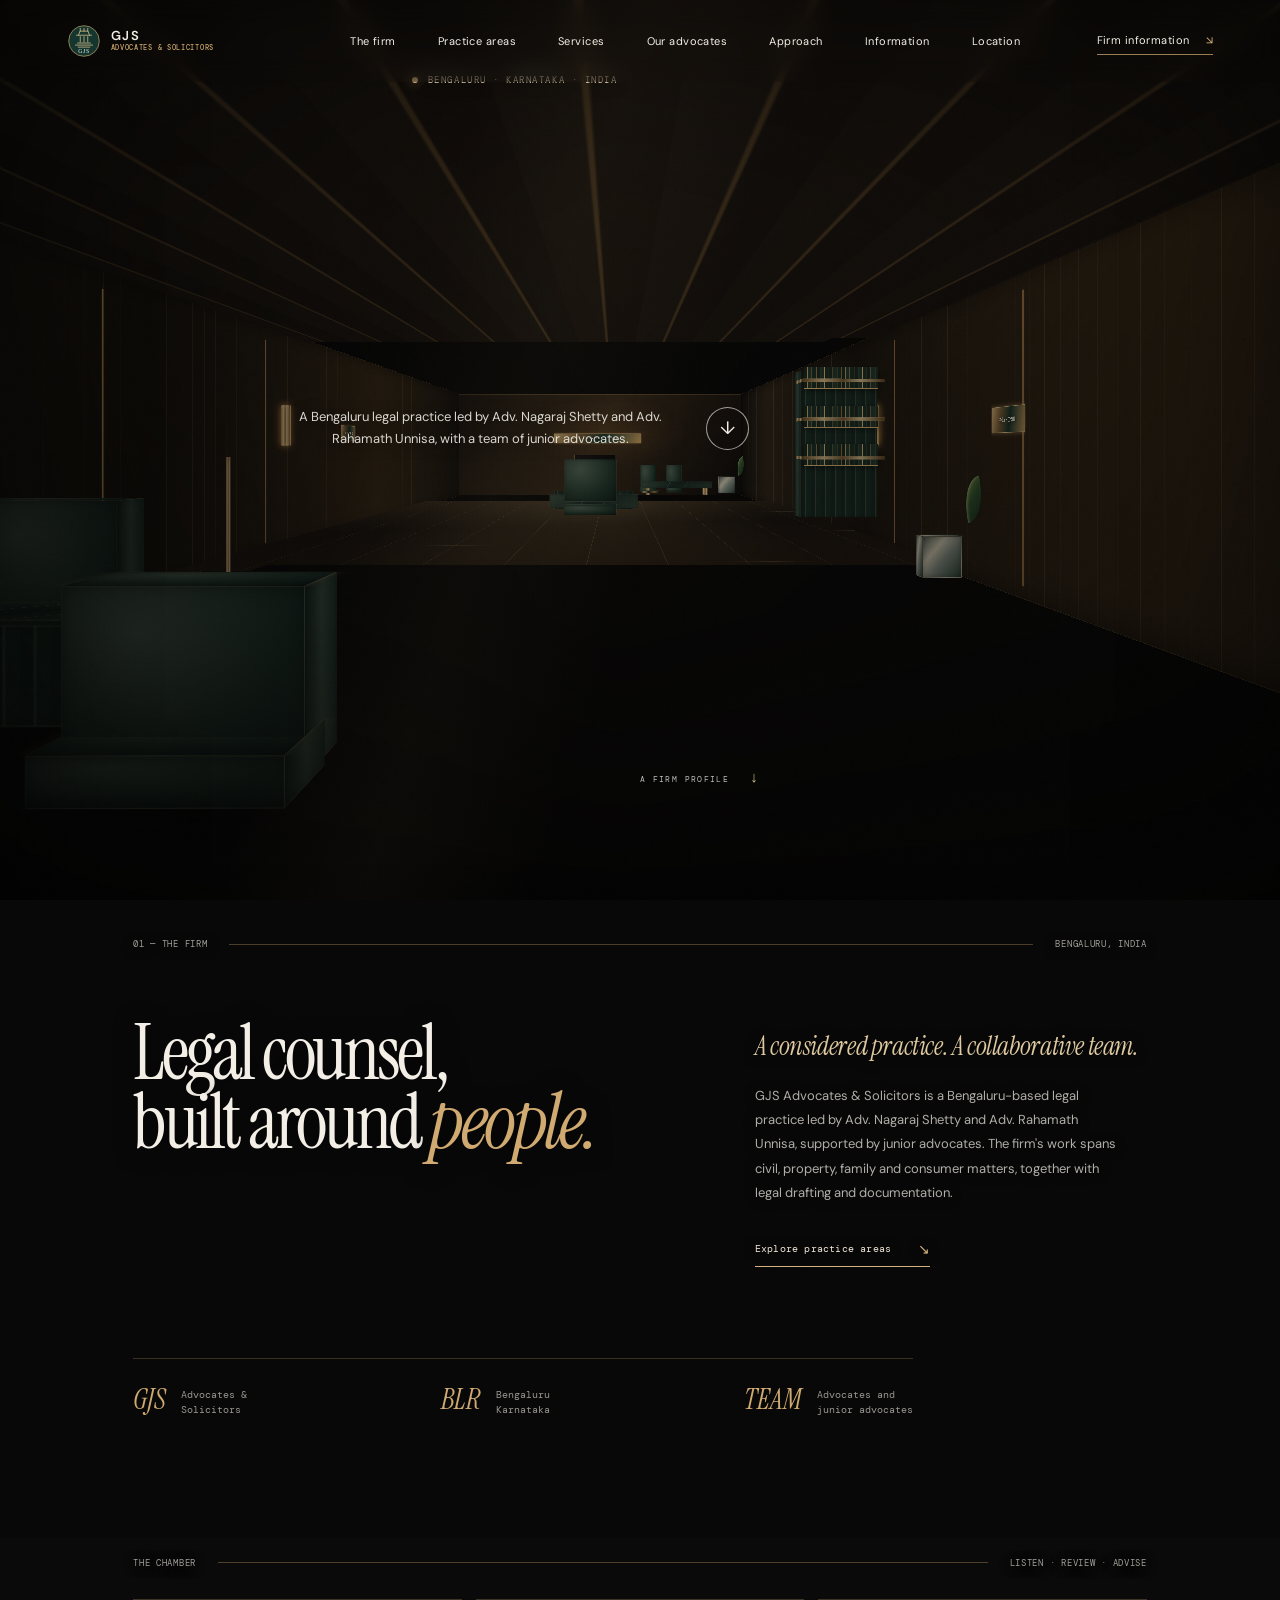
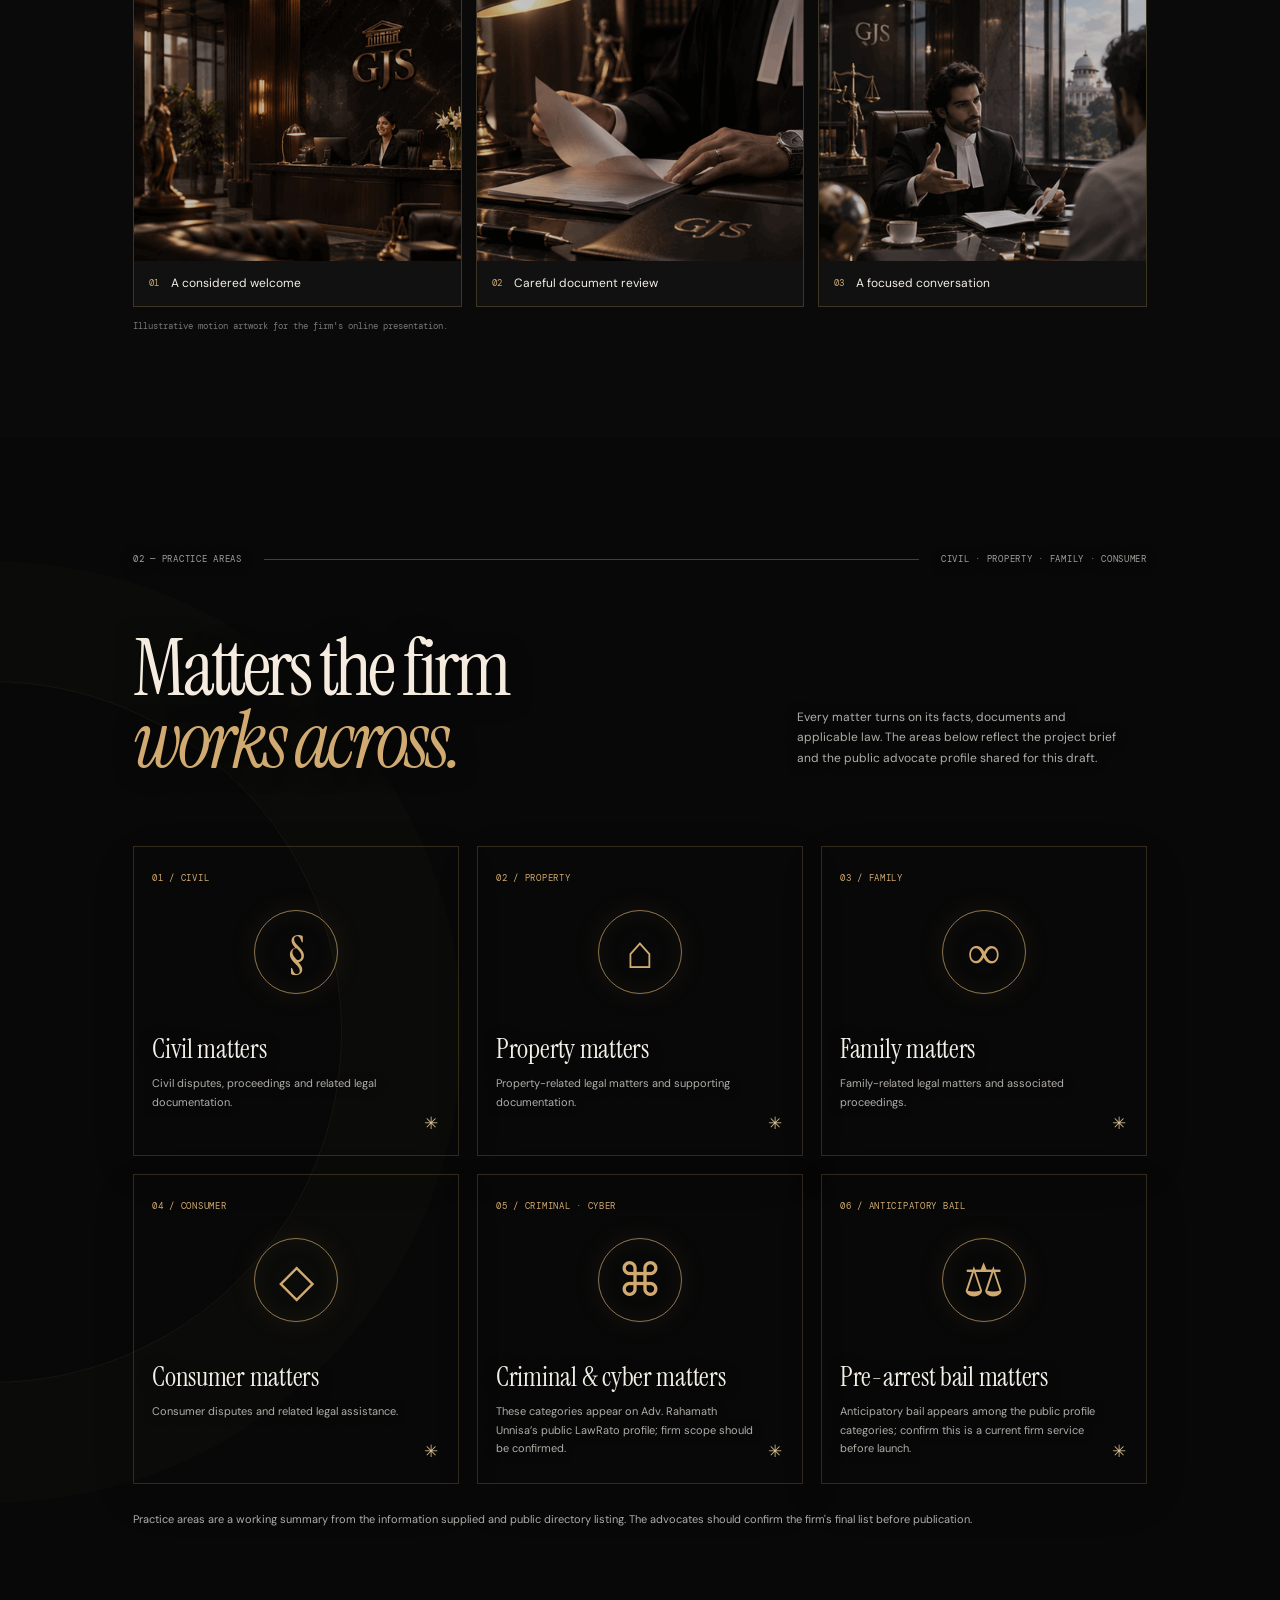
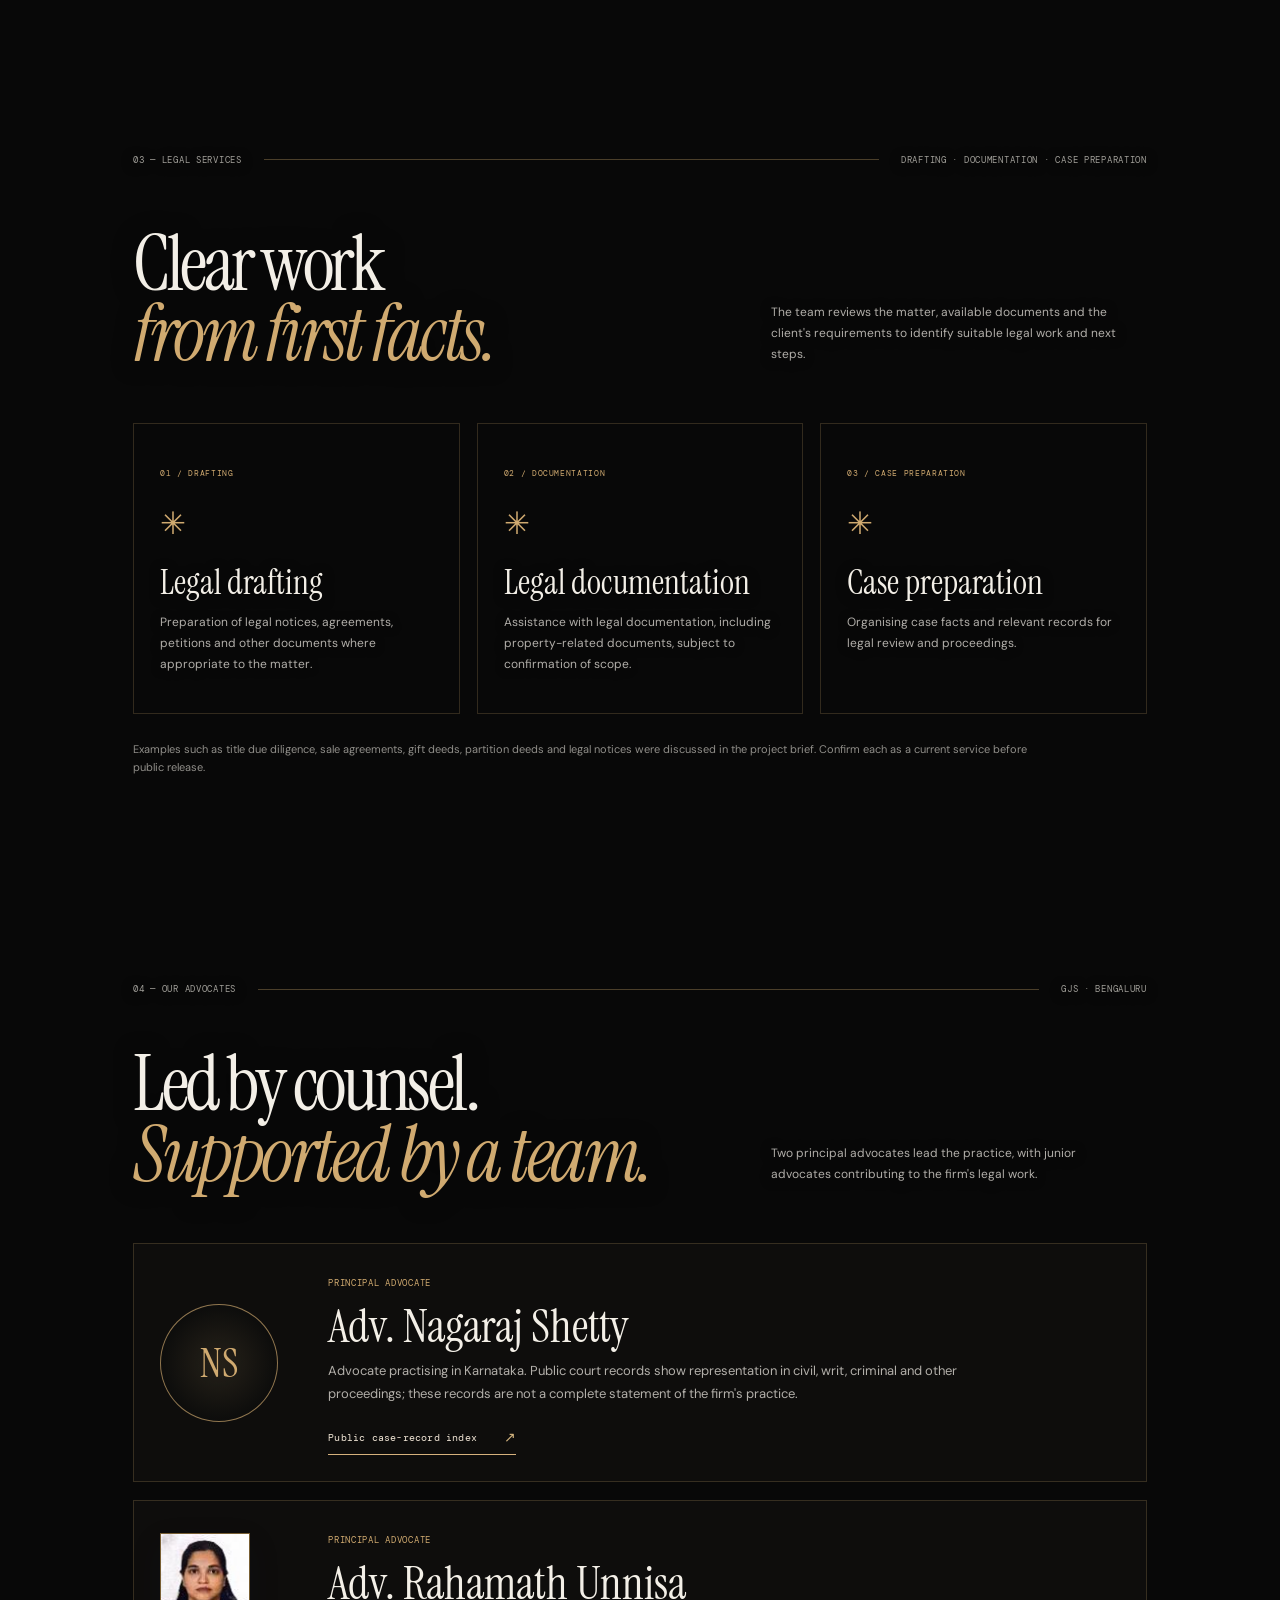
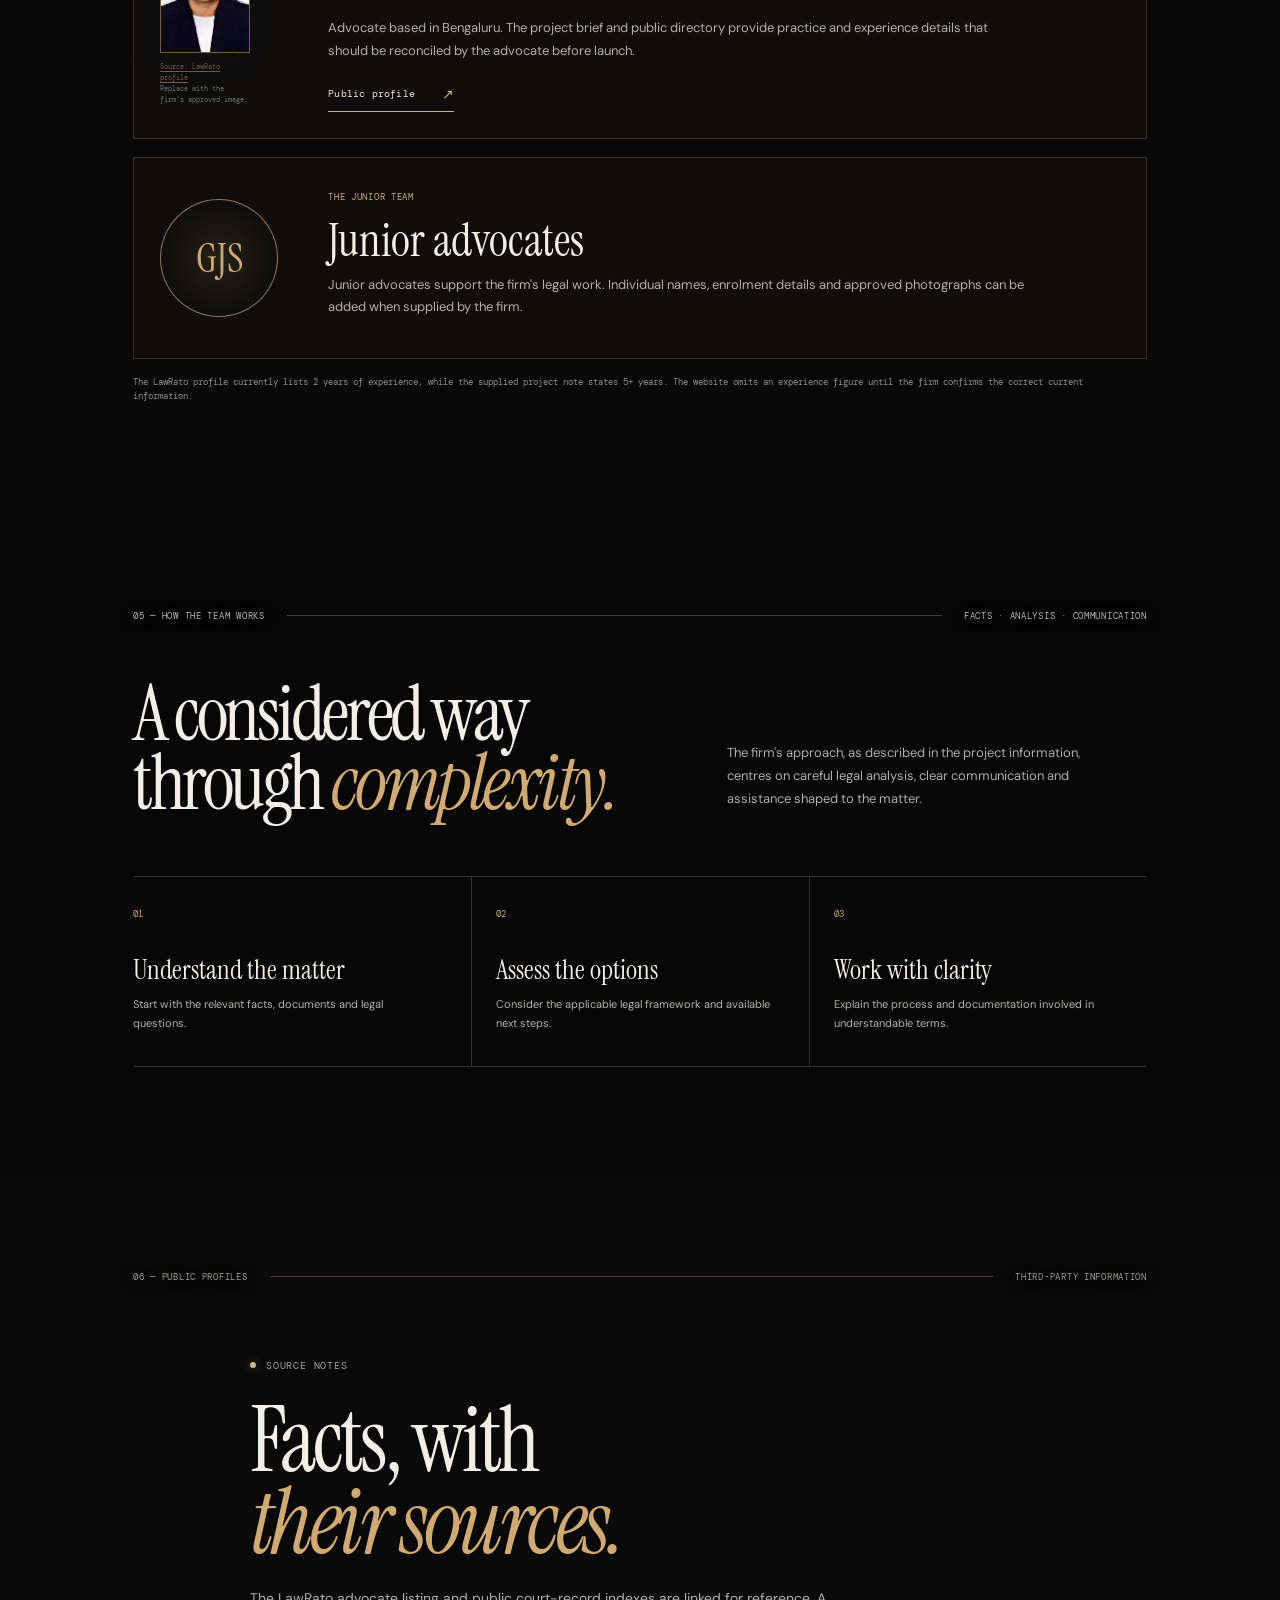
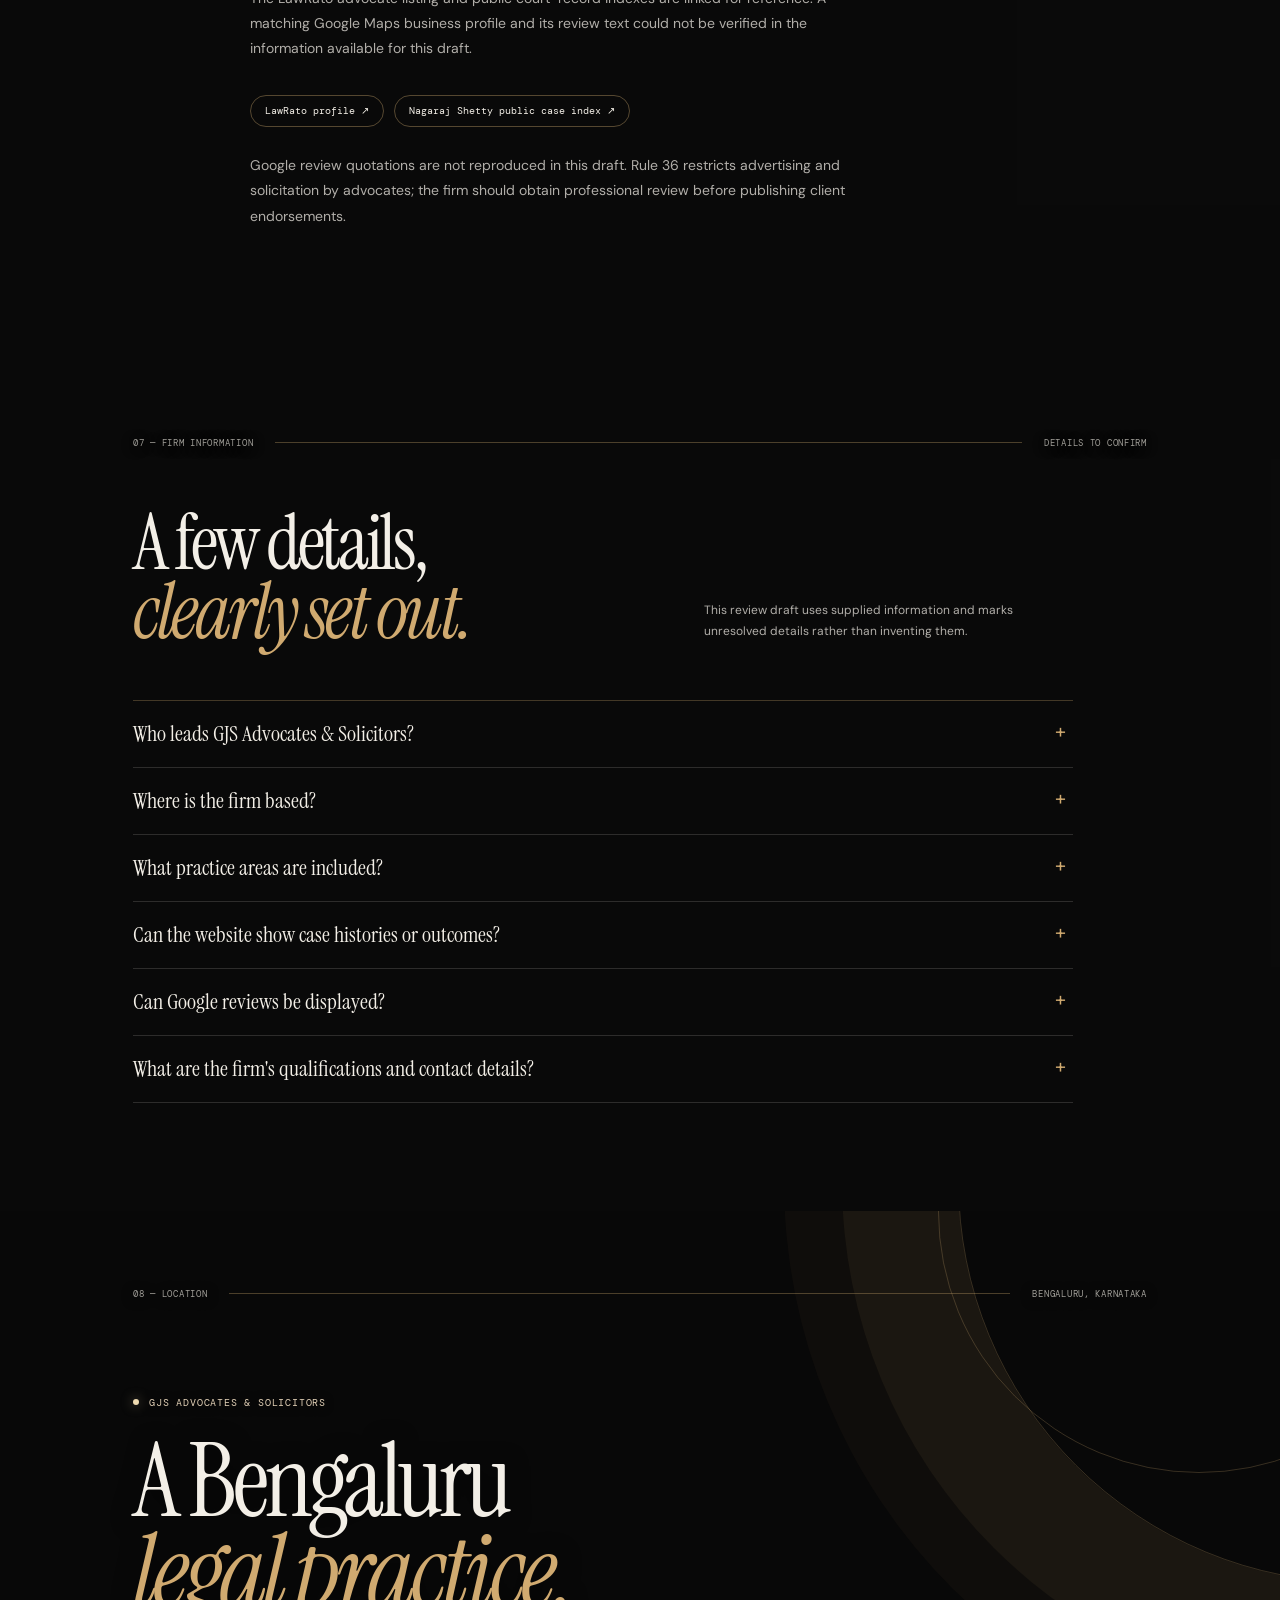
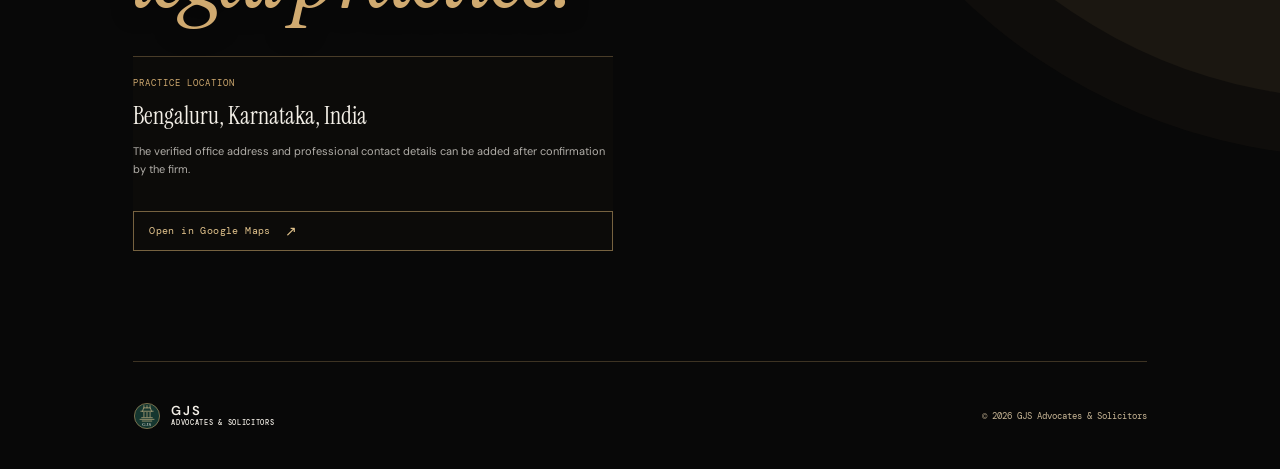
==== commit 64af02d8: "Update GJS demo visuals and location link" ====
--- a/client-demo/index.html
+++ b/client-demo/index.html
@@ -3,7 +3,7 @@
   <head>
     <meta charset="UTF-8" />
     <meta name="viewport" content="width=device-width, initial-scale=1.0" />
-    <meta name="theme-color" content="#101d32" />
+    <meta name="theme-color" content="#070707" />
     <meta name="description" content="Professional information for GJS Advocates & Solicitors, Bengaluru." />
     <meta name="robots" content="noindex, nofollow" />
     <title>GJS Advocates & Solicitors — Bengaluru</title>
@@ -23,6 +23,8 @@
     <script src="office-tour.js" defer></script>
   </head>
   <body>
+    <div class="site-loader" role="status" aria-label="Loading GJS Advocates and Solicitors"><div class="loader-mark"><img src="assets/gjs-firm-mark.svg" width="42" height="42" alt="" /><span>GJS</span></div><span class="loader-caption">THE CHAMBER · BENGALURU</span><span class="loader-track"><i></i></span></div>
+    <div class="cursor-aura" aria-hidden="true"></div>
     <div class="page-grain" aria-hidden="true"></div>
     <div class="office-world" aria-hidden="true">
       <div class="office-camera"><div class="office-room" id="office-room"></div></div>
@@ -55,12 +57,22 @@
         <div class="intro-grid">
           <h2 id="about-title">Legal counsel,<br />built around <em>people.</em></h2>
           <div class="intro-copy">
-            <p class="large-copy">A considered practice. A collaborative team.</p>
+          <p class="large-copy">A considered practice. A collaborative team.</p>
             <p>GJS Advocates &amp; Solicitors is a Bengaluru-based legal practice led by Adv. Nagaraj Shetty and Adv. Rahamath Unnisa, supported by junior advocates. The firm's work spans civil, property, family and consumer matters, together with legal drafting and documentation.</p>
             <a class="text-link" href="#practice">Explore practice areas <span>↘</span></a>
           </div>
         </div>
         <div class="numbers-row"><div><strong>GJS</strong><span>Advocates &amp;<br />Solicitors</span></div><div><strong>BLR</strong><span>Bengaluru<br />Karnataka</span></div><div><strong>TEAM</strong><span>Advocates and<br />junior advocates</span></div></div>
+      </section>
+
+      <section class="chamber-gallery section-wrap" aria-label="A glimpse inside the GJS chamber">
+        <div class="section-kicker"><span>THE CHAMBER</span><span class="rule"></span><span>LISTEN · REVIEW · ADVISE</span></div>
+        <div class="chamber-gallery-grid">
+          <figure><img src="../assets/Welcoming Reception at GJS Law Firm.gif" alt="Animated concept of a welcoming law firm reception" loading="lazy" decoding="async" /><figcaption><span>01</span> A considered welcome</figcaption></figure>
+          <figure><img src="../assets/Animated Lawyer Reviewing Documents.gif" alt="Animated concept of careful legal document review" loading="lazy" decoding="async" /><figcaption><span>02</span> Careful document review</figcaption></figure>
+          <figure><img src="../assets/Animated GJS Lawyer Consultation Storyboard.gif" alt="Animated concept of a lawyer consultation" loading="lazy" decoding="async" /><figcaption><span>03</span> A focused conversation</figcaption></figure>
+        </div>
+        <p class="gallery-note">Illustrative motion artwork for the firm's online presentation.</p>
       </section>
 
       <section class="practice-section" id="practice" aria-labelledby="practice-title">
@@ -128,8 +140,8 @@
       <section class="contact-section" id="contact" aria-labelledby="contact-title">
         <div class="contact-inner section-wrap">
           <div class="section-kicker light"><span>08 — LOCATION</span><span class="rule"></span><span>BENGALURU, KARNATAKA</span></div>
-          <div class="contact-content"><p class="eyebrow"><span class="status-dot"></span> GJS ADVOCATES &amp; SOLICITORS</p><h2 id="contact-title">A Bengaluru<br /><em>legal practice.</em></h2><div class="location-panel"><span class="location-label">PRACTICE LOCATION</span><span class="location-value">Bengaluru, Karnataka, India</span><span class="location-note">The verified office address and professional contact details can be added after confirmation by the firm.</span></div></div>
-          <footer class="site-footer"><a class="wordmark" href="#top"><img class="brand-mark" src="assets/gjs-firm-mark.svg" width="34" height="34" alt="" /><span>GJS <small>ADVOCATES &amp; SOLICITORS</small></span></a><span>Adv. Nagaraj Shetty</span><span>Adv. Rahamath Unnisa · Junior advocates</span><span>Civil · Property · Family · Consumer</span></footer>
+          <div class="contact-content"><p class="eyebrow"><span class="status-dot"></span> GJS ADVOCATES &amp; SOLICITORS</p><h2 id="contact-title">A Bengaluru<br /><em>legal practice.</em></h2><div class="location-panel"><span class="location-label">PRACTICE LOCATION</span><span class="location-value">Bengaluru, Karnataka, India</span><span class="location-note">The verified office address and professional contact details can be added after confirmation by the firm.</span><a class="maps-link" href="https://www.google.com/maps/search/?api=1&amp;query=GJS+Advocates+and+Solicitors+Bengaluru" target="_blank" rel="noopener noreferrer">Open in Google Maps <span aria-hidden="true">↗</span></a></div></div>
+          <footer class="site-footer"><a class="wordmark" href="#top"><img class="brand-mark" src="assets/gjs-firm-mark.svg" width="34" height="34" alt="" /><span>GJS <small>ADVOCATES &amp; SOLICITORS</small></span></a><span class="copyright">© <span id="copyright-year">2026</span> GJS Advocates &amp; Solicitors</span></footer>
         </div>
       </section>
     </main>
--- a/client-demo/gjs-firm.css
+++ b/client-demo/gjs-firm.css
@@ -222,4 +222,133 @@
   .practice-card { transition: none; }
   .office-room.is-moving { will-change: auto; }
 }
+
+/* Black, warm ivory and muted gold, with the original layered 3D chamber intact. */
+:root {
+  --ink: #f3efe7;
+  --paper: #090909;
+  --bone: #f3efe7;
+  --acid: #c9a66b;
+  --muted: #a39b8e;
+  --line: rgba(243,239,231,.16);
+  --line-light: rgba(243,239,231,.22);
+  --gold: #c9a66b;
+  --navy: #0c0b0a;
+  --pine: #f3efe7;
+  --forest: #080808;
+  --copper: #d0aa70;
+}
+body { background: #080808; color: var(--bone); }
+.site-header {
+  position: fixed; inset: 0 0 auto; height: 82px; background: transparent;
+  border-bottom-color: transparent; color: var(--bone);
+  transition: background .32s ease, border-color .32s ease, box-shadow .32s ease;
+}
+.site-header.is-scrolled {
+  background: rgba(8,8,8,.82); border-bottom-color: rgba(201,166,107,.2);
+  box-shadow: 0 8px 30px rgba(0,0,0,.14); backdrop-filter: blur(16px);
+}
+.wordmark, .site-header .main-nav a, .site-header .nav-contact { color: #f3efe7; }
+.site-header .wordmark small { color: #c9a66b; }
+.site-header .nav-contact { border-color: rgba(201,166,107,.75); }
+.site-header .nav-contact span, .text-link span { color: #d3b47f; }
+.site-header .menu-toggle span { background: #f3efe7; }
+.hero { background: transparent; }
+.hero h1 em, .practice-heading h2 em, .approach-heading h2 em,
+.contact-content h2 em { color: #d0aa70; }
+.hero .status-dot { background: #d4b57c; }
+.intro, .people-section, .quote-section, .insights-section, .faq-section {
+  background: rgba(10,10,10,.9); color: #f3efe7;
+}
+.intro h2, .people-heading h2, .quote-section h2, .insights-content h2,
+.faq-heading h2, .faq-item summary, .firm-lawyer h3 { color: #f3efe7; }
+.intro h2 em, .quote-section h2 em, .insights-content h2 em,
+.people-heading h2 em, .faq-heading h2 em { color: #d0aa70; }
+.section-kicker, .insights-content .eyebrow { color: rgba(243,239,231,.65); }
+.section-kicker .rule { background: rgba(201,166,107,.35); }
+.large-copy { color: #dfc99f; }
+.intro-copy > p:not(.large-copy), .people-heading > p, .profile-summary,
+.insights-content > p:not(.eyebrow), .faq-heading > p, .faq-item p,
+.firm-lawyer p, .location-note { color: rgba(243,239,231,.72); }
+.numbers-row { border-color: rgba(201,166,107,.26); }
+.numbers-row strong { color: #d0aa70; }
+.numbers-row span { color: rgba(243,239,231,.62); }
+.practice-section, .approach-section, .contact-section { background: rgba(7,7,7,.93); color: #f3efe7; }
+.practice-heading > p, .approach-heading > p { color: rgba(243,239,231,.72); }
+.practice-card, .people-card, .firm-lawyer {
+  color: #f3efe7; border-color: rgba(201,166,107,.22);
+  background: rgba(17,16,15,.72);
+}
+.practice-card:hover, .people-card:hover, .firm-lawyer:hover {
+  border-color: rgba(212,181,124,.72); background: rgba(29,24,17,.75);
+}
+.practice-card h3, .people-card h3, .firm-lawyer h3, .approach-grid h3 { color: #f3efe7; }
+.practice-card > p, .people-card p { color: rgba(243,239,231,.72); }
+.practice-card .card-index, .people-card .card-index, .firm-lawyer .card-index,
+.approach-grid article > span, .location-label { color: #d0aa70; }
+.practice-glyph, .lawyer-monogram { color: #d0aa70; border-color: rgba(208,170,112,.68); }
+.people-card .card-index, .firm-lawyer .card-index { color: #d0aa70; }
+.firm-note, .fact-note { color: rgba(243,239,231,.58); }
+.approach-grid, .approach-grid article, .approach-grid article + article { border-color: rgba(243,239,231,.19); }
+.faq-list { border-color: rgba(201,166,107,.3); }
+.faq-item { border-color: rgba(243,239,231,.15); }
+.faq-item summary::after { color: #d0aa70; }
+.faq-item summary:focus-visible { outline-color: #d0aa70; }
+.insights-topics a { color: #f3efe7; border-color: rgba(201,166,107,.4); }
+.insights-topics a:hover { border-color: #d0aa70; color: #d0aa70; }
+.location-value { color: #f3efe7; }
+.location-panel { border-color: rgba(201,166,107,.32); background: rgba(16,14,12,.58); }
+.site-footer { border-color: rgba(201,166,107,.28); color: rgba(243,239,231,.66); }
+.site-footer .wordmark { color: #f3efe7; }
+.copyright { justify-self: end; text-align: right; font-size: 10px; }
+.maps-link {
+  display: inline-flex; align-items: center; gap: 14px; margin-top: 22px;
+  padding: 12px 15px; border: 1px solid rgba(201,166,107,.56); color: #e3c48d;
+  font: 10px/1 var(--mono); letter-spacing: .04em; transition: background .25s ease, color .25s ease;
+}
+.maps-link:hover { background: #c9a66b; color: #090909; }
+.maps-link span { font-size: 14px; }
+.office-world { background: #090807; }
+.office-world-shade {
+  background: linear-gradient(90deg,rgba(5,5,5,.62),rgba(7,6,5,.13) 48%,rgba(5,5,5,.45)),
+    linear-gradient(180deg,rgba(4,4,4,.28),transparent 25%,rgba(5,5,5,.22) 68%,rgba(4,4,4,.72));
+}
+.office-floor { background-color:#16120d; background-image:linear-gradient(90deg,transparent 0 98%,rgba(201,166,107,.3) 98.2% 98.7%,transparent 99%),linear-gradient(0deg,transparent 0 98%,rgba(201,166,107,.25) 98.2% 98.7%,transparent 99%),radial-gradient(ellipse at 50% 8%,rgba(201,166,107,.2),transparent 55%),linear-gradient(145deg,#34291c,#17120d 35%,#21180f 70%,#090807); }
+.office-ceiling { background: repeating-linear-gradient(90deg,#18130e 0 8vw,#3c2d1a 8.3vw 8.7vw,#15100c 9vw 17vw); }
+.office-wall { background: repeating-linear-gradient(90deg,rgba(201,166,107,.16) 0 .25vw,transparent .3vw 12vw),linear-gradient(90deg,#100e0b,#2b2116 15%,#17120c 42%,#322515 70%,#100e0b); }
+.office-back-wall { background: radial-gradient(ellipse at 52% 37%,rgba(157,105,49,.22),transparent 38%),repeating-linear-gradient(90deg,rgba(201,166,107,.12) 0 .2vw,transparent .25vw 12vw),linear-gradient(120deg,#17120d,#302417 48%,#0d0b09); }
+
+.chamber-gallery { padding-top: 20px; padding-bottom: 105px; background: #0a0a0a; }
+.chamber-gallery-grid { display:grid; grid-template-columns:repeat(3,minmax(0,1fr)); gap:14px; margin-top:30px; }
+.chamber-gallery figure { position:relative; margin:0; min-width:0; overflow:hidden; border:1px solid rgba(201,166,107,.24); background:#111; }
+.chamber-gallery img { display:block; width:100%; aspect-ratio:1.25; object-fit:cover; filter:brightness(.77) saturate(.78); transition:filter .4s ease, transform .7s cubic-bezier(.2,.8,.2,1); }
+.chamber-gallery figure:hover img { filter:brightness(.98) saturate(.95); transform:scale(1.035); }
+.chamber-gallery figcaption { display:flex; gap:12px; align-items:center; padding:14px 15px; color:#f3efe7; font:12px/1.4 var(--sans); }
+.chamber-gallery figcaption span { color:#d0aa70; font:9px var(--mono); }
+.gallery-note { margin:13px 0 0; color:rgba(243,239,231,.48); font:9px/1.5 var(--mono); }
+.cursor-aura { position:fixed; z-index:2; top:0; left:0; width:320px; height:320px; border-radius:50%; pointer-events:none; opacity:0; transform:translate3d(-50%,-50%,0); background:radial-gradient(circle,rgba(201,166,107,.095),rgba(201,166,107,.035) 38%,transparent 72%); transition:opacity .3s ease; }
+body.has-pointer .cursor-aura { opacity:1; }
+.site-loader { position:fixed; inset:0; z-index:1000; display:grid; place-content:center; justify-items:center; gap:17px; background:#080808; color:#f3efe7; transition:opacity .65s ease,visibility .65s ease; }
+.site-loader.is-hidden { opacity:0; visibility:hidden; }
+.loader-mark { display:flex; align-items:center; gap:11px; color:#d0aa70; font:500 14px var(--mono); letter-spacing:.24em; }
+.loader-mark img { width:42px; height:42px; }
+.loader-caption { color:rgba(243,239,231,.58); font:8px var(--mono); letter-spacing:.18em; }
+.loader-track { width:130px; height:1px; background:rgba(243,239,231,.15); overflow:hidden; }
+.loader-track i { display:block; width:42%; height:100%; background:#d0aa70; transform:translateX(-110%); animation:loader-travel 1.15s ease-in-out infinite; }
+@keyframes loader-travel { to { transform:translateX(260%); } }
+@media (hover:hover) and (pointer:fine) { .site-header .main-nav a { transition:color .2s ease,opacity .2s ease; } .site-header .main-nav a:hover { color:#d0aa70; opacity:1; } }
+@media (max-width:760px) {
+  .site-header { height:70px; }
+  .main-nav { top:70px; background:rgba(9,9,9,.97); border-color:rgba(201,166,107,.2); backdrop-filter:blur(16px); }
+  .main-nav a { color:#f3efe7; }
+  .chamber-gallery { padding-top:10px; padding-bottom:75px; }
+  .chamber-gallery-grid { grid-template-columns:1fr; gap:12px; }
+  .chamber-gallery img { aspect-ratio:1.55; }
+  .copyright { justify-self:start; text-align:left; }
+  .cursor-aura { display:none; }
+}
+@media (prefers-reduced-motion: reduce) {
+  .site-loader, .loader-track i, .chamber-gallery img { animation:none!important; transition:none!important; }
+  .cursor-aura { display:none; }
+}
 
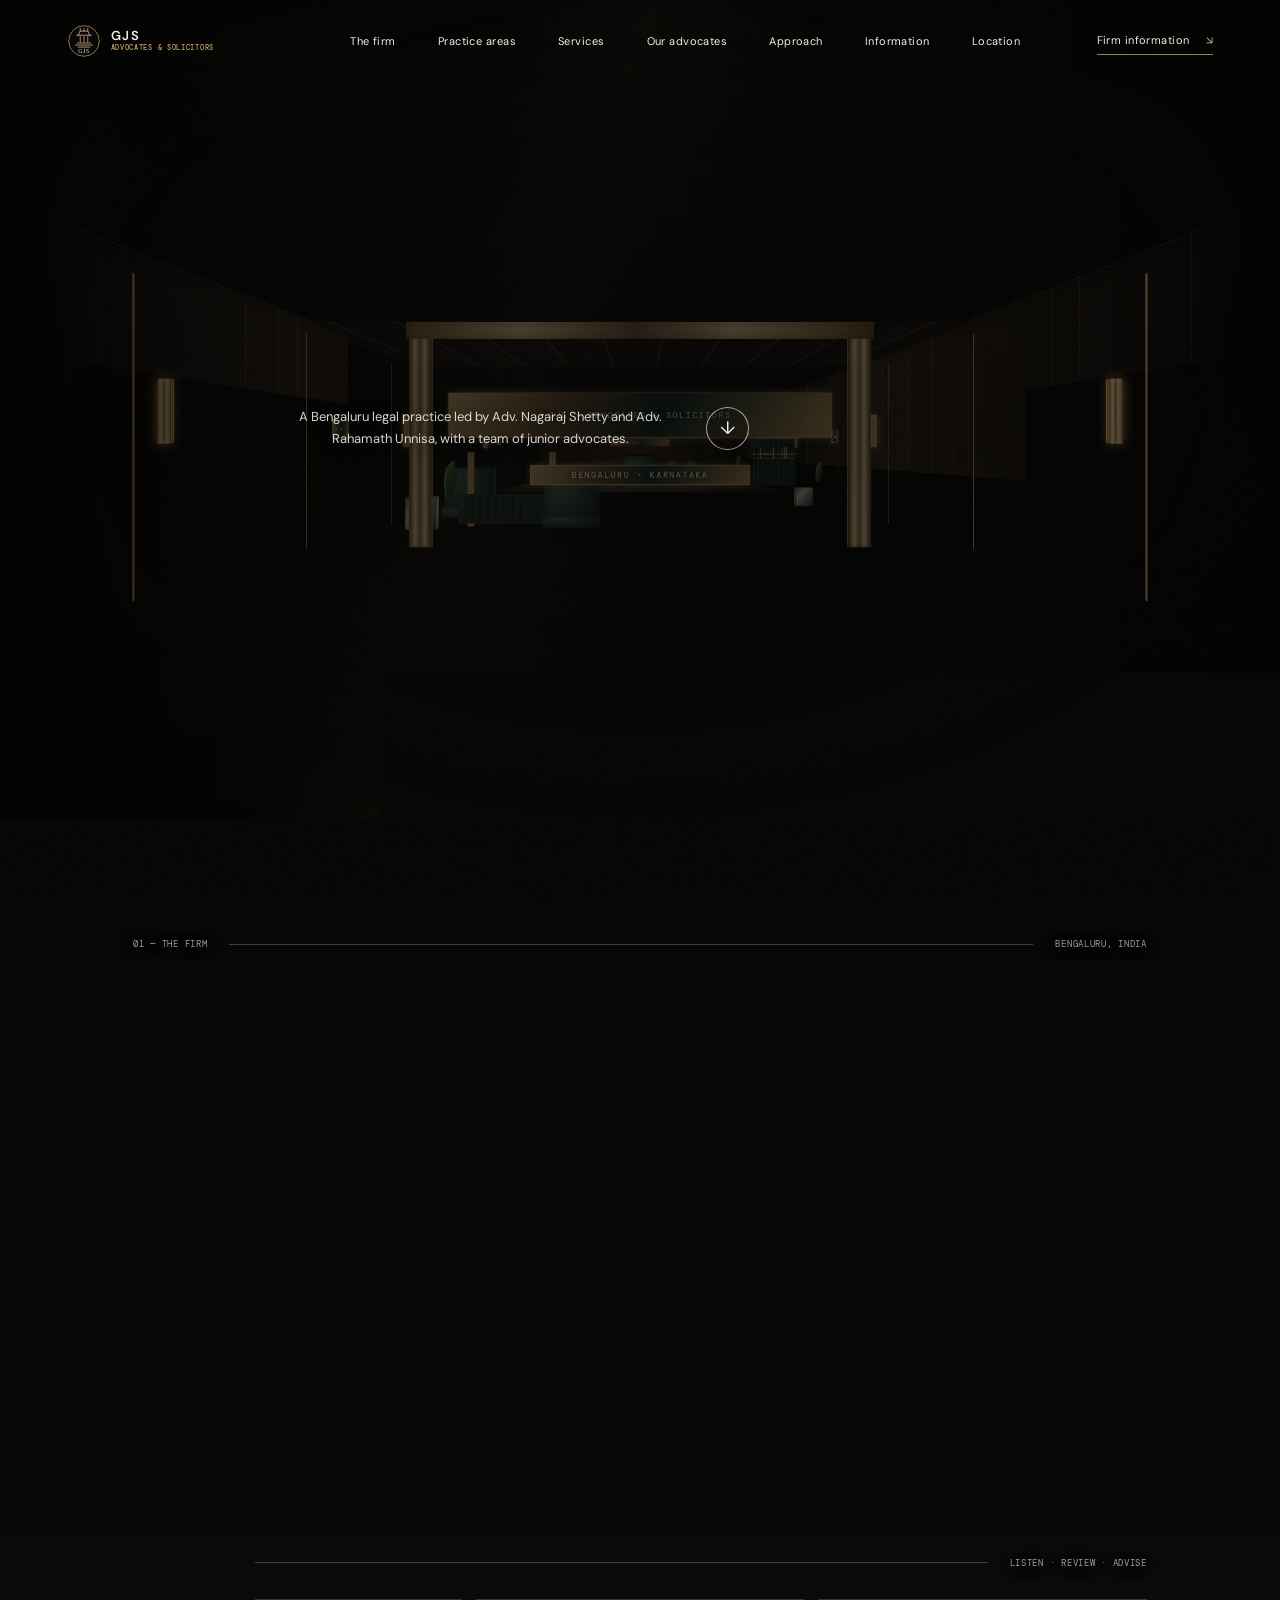
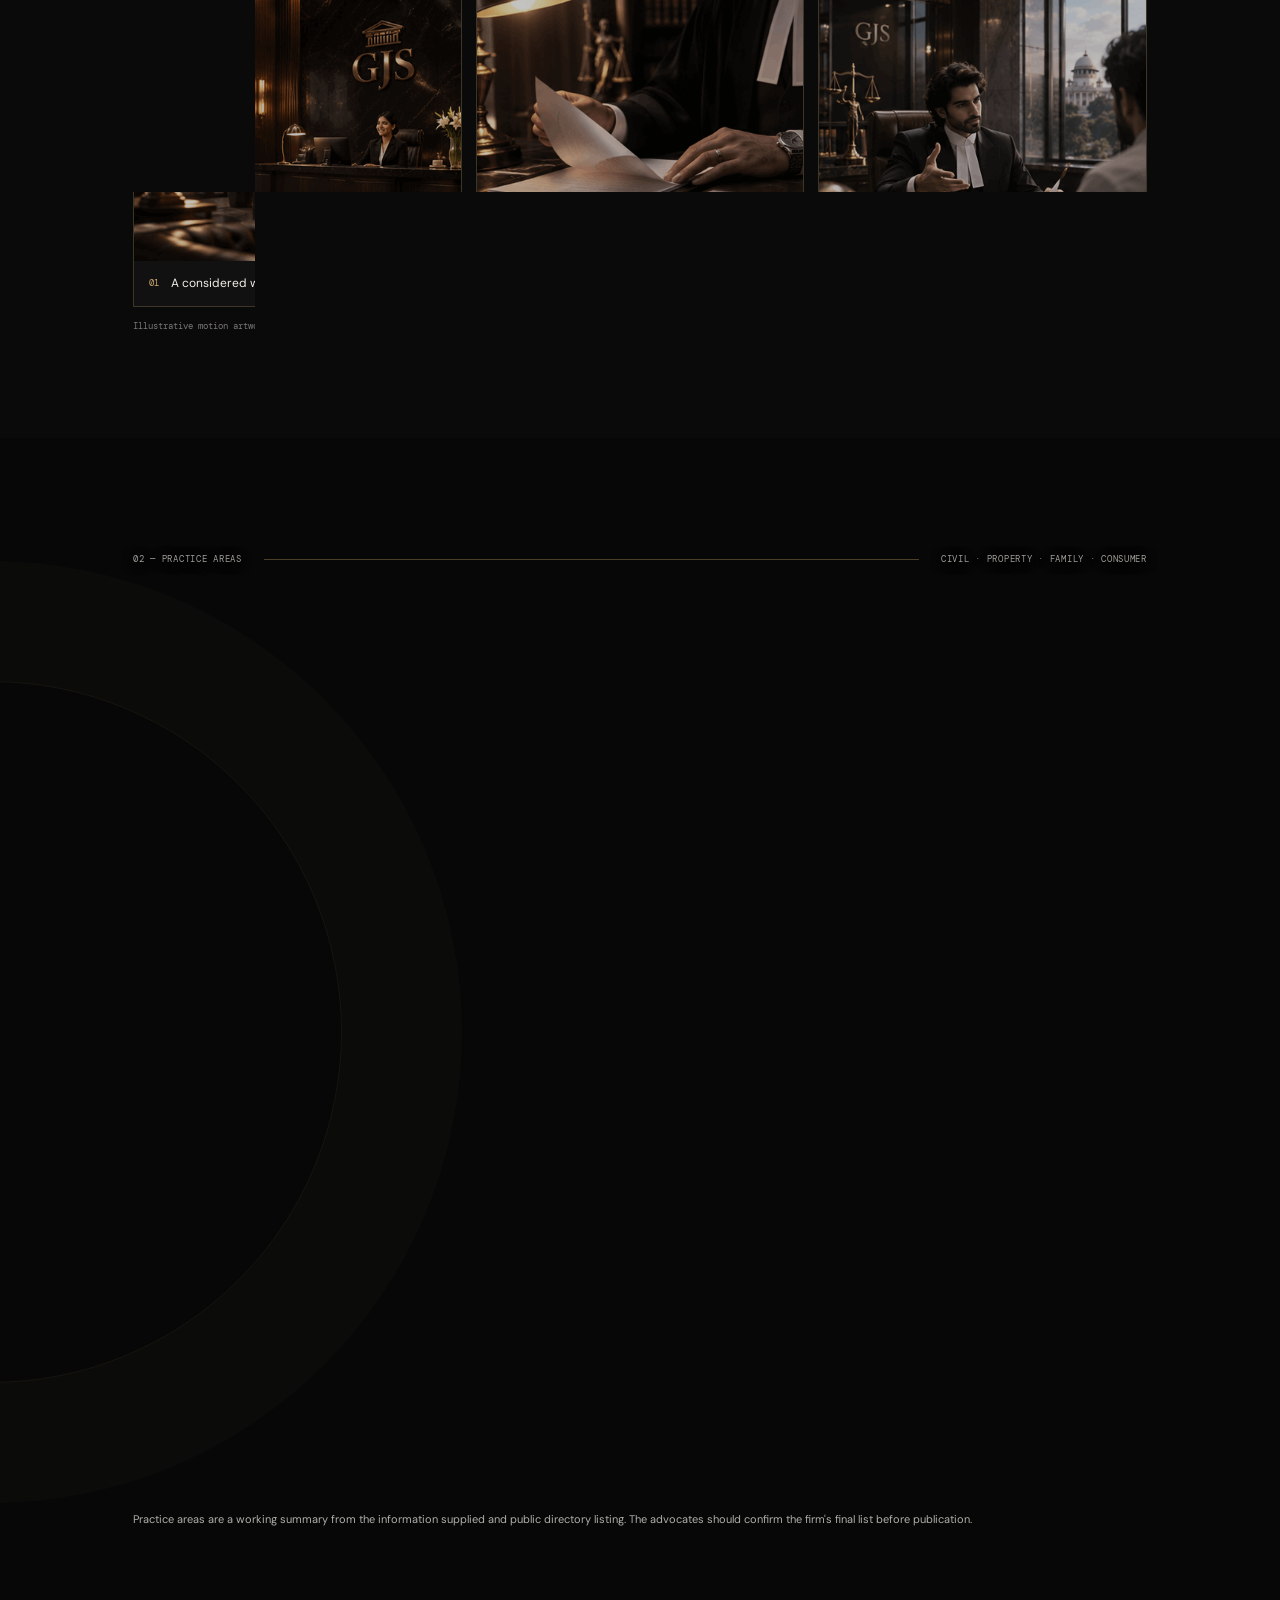
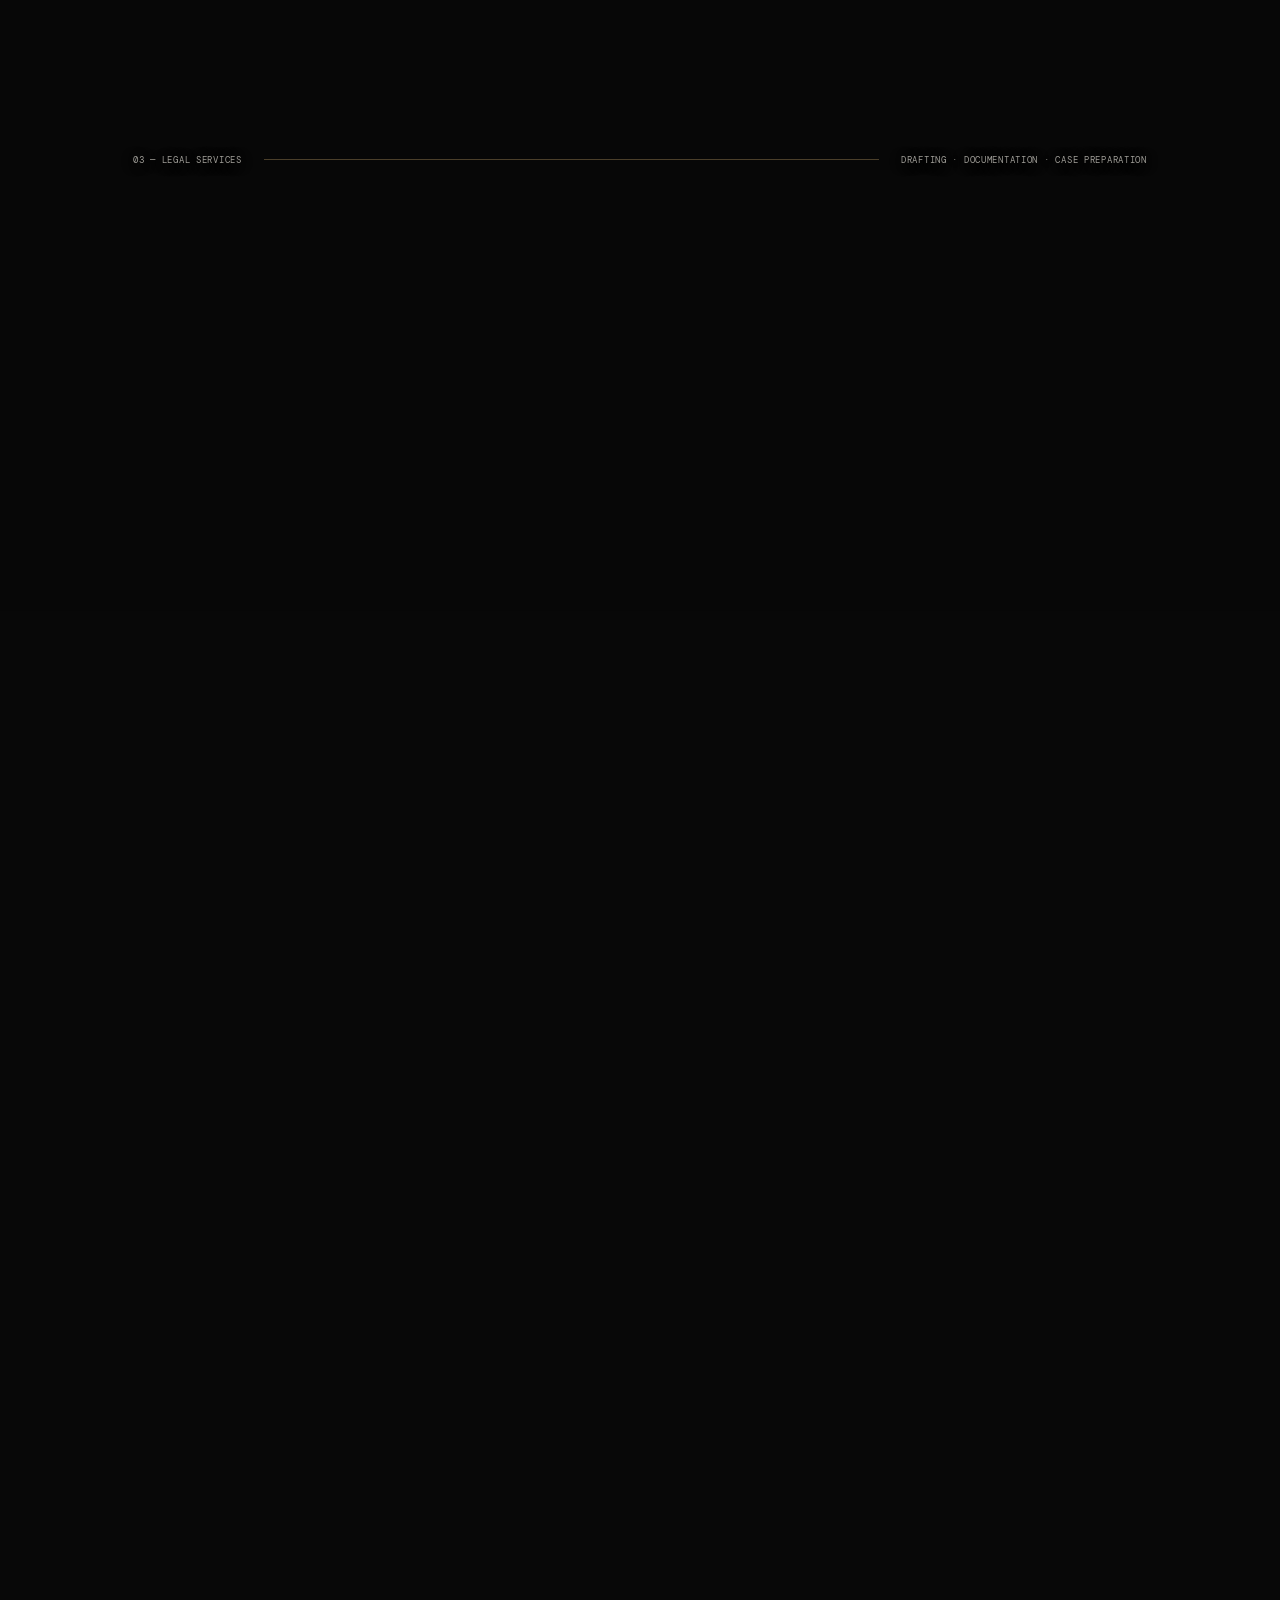
==== commit ae83283a: "Add GJS advocate and client voices sections" ====
--- a/client-demo/index.html
+++ b/client-demo/index.html
@@ -102,15 +102,15 @@
         <p class="firm-note">Examples such as title due diligence, sale agreements, gift deeds, partition deeds and legal notices were discussed in the project brief. Confirm each as a current service before public release.</p>
       </section>
 
-      <section class="quote-section section-wrap" id="team" aria-labelledby="team-title">
-        <div class="section-kicker"><span>04 — OUR ADVOCATES</span><span class="rule"></span><span>GJS · BENGALURU</span></div>
-        <div class="people-heading"><h2 id="team-title">Led by counsel.<br /><em>Supported by a team.</em></h2><p>Two principal advocates lead the practice, with junior advocates contributing to the firm's legal work.</p></div>
-        <div class="firm-team-grid">
-          <article class="firm-lawyer"><span class="lawyer-monogram" aria-hidden="true">NS</span><div><span class="card-index">PRINCIPAL ADVOCATE</span><h3>Adv. Nagaraj Shetty</h3><p>Advocate practising in Karnataka. Public court records show representation in civil, writ, criminal and other proceedings; these records are not a complete statement of the firm's practice.</p><a class="text-link" href="https://ecourtsindia.com/lawyer/nagaraj-shetty" target="_blank" rel="noopener noreferrer">Public case-record index <span>↗</span></a></div></article>
-          <article class="firm-lawyer"><figure class="profile-portrait"><img src="[data-uri]" width="90" height="120" alt="Advocate Rahamath Unnisa, portrait displayed on her LawRato profile" loading="lazy" decoding="async" /><figcaption><a href="https://lawrato.com/advocate-rahamath-unnisa" target="_blank" rel="noopener noreferrer">Source: LawRato profile</a><br />Replace with the firm's approved image.</figcaption></figure><div><span class="card-index">PRINCIPAL ADVOCATE</span><h3>Adv. Rahamath Unnisa</h3><p>Advocate based in Bengaluru. The project brief and public directory provide practice and experience details that should be reconciled by the advocate before launch.</p><a class="text-link" href="https://lawrato.com/advocate-rahamath-unnisa" target="_blank" rel="noopener noreferrer">Public profile <span>↗</span></a></div></article>
-          <article class="firm-lawyer firm-lawyer--team"><span class="lawyer-monogram" aria-hidden="true">GJS</span><div><span class="card-index">THE JUNIOR TEAM</span><h3>Junior advocates</h3><p>Junior advocates support the firm's legal work. Individual names, enrolment details and approved photographs can be added when supplied by the firm.</p></div></article>
+      <section class="quote-section section-wrap advocates-section" id="team" aria-labelledby="team-title">
+        <div class="section-kicker"><span>04 — THE ADVOCATES</span><span class="rule"></span><span>GJS · BENGALURU</span></div>
+        <div class="advocates-heading"><h2 id="team-title">Two voices.<br /><em>One standard.</em></h2><p>Adv. Nagaraj Shetty and Adv. Rahamath Unnisa lead the practice, supported by junior advocates. The team imagery is illustrative concept artwork, not verified portraits of the named advocates.</p></div>
+        <div class="advocate-cards">
+          <article class="advocate-card advocate-card--nagaraj"><img src="assets/gjs-team-concept.svg" alt="Illustrative law firm team concept artwork" loading="lazy" decoding="async" /><div class="advocate-card-shade"></div><div class="advocate-card-copy"><span class="card-index">PRINCIPAL ADVOCATE</span><h3>Adv. Nagaraj Shetty</h3><p>Public court records include appearances in civil, writ, criminal and other proceedings. The linked index is not a complete statement of the firm's practice.</p><a class="text-link" href="https://ecourtsindia.com/lawyer/nagaraj-shetty" target="_blank" rel="noopener noreferrer">Public case-record index <span>↗</span></a></div></article>
+          <article class="advocate-card advocate-card--rahamath"><img src="assets/gjs-team-concept.svg" alt="Illustrative law firm team concept artwork" loading="lazy" decoding="async" /><div class="advocate-card-shade"></div><div class="advocate-card-copy"><span class="card-index">PRINCIPAL ADVOCATE</span><h3>Adv. Rahamath Unnisa</h3><p>Bengaluru-based advocate. Refer to the public profile for its current professional information and listed practice categories.</p><a class="text-link" href="https://lawrato.com/advocate-rahamath-unnisa" target="_blank" rel="noopener noreferrer">Public profile <span>↗</span></a></div></article>
         </div>
-        <p class="fact-note">The LawRato profile currently lists 2 years of experience, while the supplied project note states 5+ years. The website omits an experience figure until the firm confirms the correct current information.</p>
+        <div class="chamber-banner"><img src="assets/gjs-team-concept.svg" alt="Illustrative legal team in a law office" loading="lazy" decoding="async" /><div class="chamber-banner-shade"></div><div class="chamber-banner-copy"><span class="card-index">THE CHAMBER</span><h3>Supported by a focused legal team.</h3><div class="team-tags"><span>JUNIOR ADVOCATES</span><span>LEGAL RESEARCH</span><span>CASE PREPARATION</span><span>DOCUMENTATION</span></div></div></div>
+        <p class="firm-note">Replace the illustrative team artwork with firm-approved individual photographs before final publication. The LawRato profile's experience figure differs from the project note, so no experience figure is shown here.</p>
       </section>
 
       <section class="approach-section section-wrap" id="approach" aria-labelledby="approach-title">
@@ -119,13 +119,22 @@
         <div class="approach-grid"><article><span>01</span><h3>Understand the matter</h3><p>Start with the relevant facts, documents and legal questions.</p></article><article><span>02</span><h3>Assess the options</h3><p>Consider the applicable legal framework and available next steps.</p></article><article><span>03</span><h3>Work with clarity</h3><p>Explain the process and documentation involved in understandable terms.</p></article></div>
       </section>
 
+      <section class="voices-section section-wrap" id="voices" aria-labelledby="voices-title">
+        <div class="section-kicker"><span>06 — CLIENT VOICES</span><span class="rule"></span><span>FEEDBACK · IN CONTEXT</span></div>
+        <div class="voices-heading"><h2 id="voices-title">What clients<br /><em>remember.</em></h2><p>Read public feedback at its source. This page does not reproduce sample review text or attribute unverified comments to clients.</p></div>
+        <div class="voices-grid">
+          <article class="voice-card"><span class="voice-index">01 / GOOGLE MAPS</span><h3>Read original feedback</h3><p>Search for GJS Advocates &amp; Solicitors on Google Maps and review comments on the matching listing.</p><a class="text-link" href="https://www.google.com/maps/search/?api=1&amp;query=GJS+Advocates+and+Solicitors+Bengaluru" target="_blank" rel="noopener noreferrer">Open Google Maps search <span>↗</span></a></article>
+          <article class="voice-card"><span class="voice-index">02 / CLIENT STORIES</span><h3>Shared with approval</h3><p>Any client story should be published only with the client's approval and after professional-conduct review.</p></article>
+          <article class="voice-card"><span class="voice-index">03 / PRIVACY</span><h3>Respect for every matter</h3><p>No client names, confidential details, unverified quotations or case outcomes are published in this draft.</p></article>
+        </div>
+      </section>
       <section class="insights-section section-wrap" id="feedback" aria-labelledby="feedback-title">
-        <div class="section-kicker"><span>06 — PUBLIC PROFILES</span><span class="rule"></span><span>THIRD-PARTY INFORMATION</span></div>
+        <div class="section-kicker"><span>07 — PUBLIC PROFILES</span><span class="rule"></span><span>THIRD-PARTY INFORMATION</span></div>
         <div class="insights-content"><p class="eyebrow"><span class="status-dot"></span> SOURCE NOTES</p><h2 id="feedback-title">Facts, with<br /><em>their sources.</em></h2><p>The LawRato advocate listing and public court-record indexes are linked for reference. A matching Google Maps business profile and its review text could not be verified in the information available for this draft.</p><div class="insights-topics"><a href="https://lawrato.com/advocate-rahamath-unnisa" target="_blank" rel="noopener noreferrer">LawRato profile ↗</a><a href="https://ecourtsindia.com/lawyer/nagaraj-shetty" target="_blank" rel="noopener noreferrer">Nagaraj Shetty public case index ↗</a></div><p class="firm-note">Google review quotations are not reproduced in this draft. Rule 36 restricts advertising and solicitation by advocates; the firm should obtain professional review before publishing client endorsements.</p></div>
       </section>
 
       <section class="faq-section section-wrap" id="faq" aria-labelledby="faq-title">
-        <div class="section-kicker"><span>07 — FIRM INFORMATION</span><span class="rule"></span><span>DETAILS TO CONFIRM</span></div>
+        <div class="section-kicker"><span>08 — FIRM INFORMATION</span><span class="rule"></span><span>DETAILS TO CONFIRM</span></div>
         <div class="faq-heading"><h2 id="faq-title">A few details,<br /><em>clearly set out.</em></h2><p>This review draft uses supplied information and marks unresolved details rather than inventing them.</p></div>
         <div class="faq-list">
           <details class="faq-item"><summary>Who leads GJS Advocates &amp; Solicitors?</summary><p>The firm is led by Adv. Nagaraj Shetty and Adv. Rahamath Unnisa, with junior advocates in the team, as supplied for this project.</p></details>
@@ -139,7 +148,7 @@
 
       <section class="contact-section" id="contact" aria-labelledby="contact-title">
         <div class="contact-inner section-wrap">
-          <div class="section-kicker light"><span>08 — LOCATION</span><span class="rule"></span><span>BENGALURU, KARNATAKA</span></div>
+          <div class="section-kicker light"><span>09 — LOCATION</span><span class="rule"></span><span>BENGALURU, KARNATAKA</span></div>
           <div class="contact-content"><p class="eyebrow"><span class="status-dot"></span> GJS ADVOCATES &amp; SOLICITORS</p><h2 id="contact-title">A Bengaluru<br /><em>legal practice.</em></h2><div class="location-panel"><span class="location-label">PRACTICE LOCATION</span><span class="location-value">Bengaluru, Karnataka, India</span><span class="location-note">The verified office address and professional contact details can be added after confirmation by the firm.</span><a class="maps-link" href="https://www.google.com/maps/search/?api=1&amp;query=GJS+Advocates+and+Solicitors+Bengaluru" target="_blank" rel="noopener noreferrer">Open in Google Maps <span aria-hidden="true">↗</span></a></div></div>
           <footer class="site-footer"><a class="wordmark" href="#top"><img class="brand-mark" src="assets/gjs-firm-mark.svg" width="34" height="34" alt="" /><span>GJS <small>ADVOCATES &amp; SOLICITORS</small></span></a><span class="copyright">© <span id="copyright-year">2026</span> GJS Advocates &amp; Solicitors</span></footer>
         </div>
--- a/client-demo/gjs-firm.css
+++ b/client-demo/gjs-firm.css
@@ -351,4 +351,106 @@
   .site-loader, .loader-track i, .chamber-gallery img { animation:none!important; transition:none!important; }
   .cursor-aura { display:none; }
 }
+
+/* Keep the moving chamber as atmosphere while giving reading areas a clean foreground. */
+.hero { isolation:isolate; }
+.hero::before {
+  content:""; position:absolute; inset:0; z-index:0; pointer-events:none;
+  background:radial-gradient(ellipse at 50% 47%,rgba(5,5,5,.72) 0%,rgba(5,5,5,.42) 38%,rgba(5,5,5,.1) 74%,transparent 100%);
+}
+.hero-copy, .hero-index { position:relative; z-index:2; }
+.intro, .practice-section, .people-section, .quote-section, .approach-section,
+.insights-section, .faq-section, .contact-section {
+  background:rgba(8,8,8,.95)!important;
+  -webkit-backdrop-filter:none!important;
+  backdrop-filter:none!important;
+  isolation:isolate;
+}
+.chamber-gallery { background:#0a0a0a!important; isolation:isolate; }
+.practice-card, .people-card, .firm-lawyer {
+  background:rgba(13,12,11,.96)!important;
+  -webkit-backdrop-filter:none!important;
+  backdrop-filter:none!important;
+}
+.practice-card:hover, .people-card:hover, .firm-lawyer:hover { background:rgba(20,17,13,.98)!important; }
+.location-panel {
+  display:grid; gap:12px; width:min(100%,560px); margin-top:36px;
+  padding:24px 28px; border:1px solid rgba(201,166,107,.38);
+  background:rgba(14,12,10,.96)!important;
+}
+.location-panel > * { min-width:0; margin:0; }
+.location-label { line-height:1.4; }
+.location-value { line-height:1.25; }
+.location-note { max-width:48ch; line-height:1.7; }
+.maps-link { justify-self:start; margin-top:7px; }
+@media (max-width:760px) {
+  .hero::before { background:radial-gradient(ellipse at center,rgba(5,5,5,.66),rgba(5,5,5,.22) 72%,transparent); }
+  .location-panel { margin-top:26px; padding:20px 18px; }
+}
+
+/* Transparent navigation and editorial advocate / client-feedback layouts. */
+.site-header, .site-header.is-scrolled {
+  background:transparent!important; border-bottom-color:transparent!important;
+  box-shadow:none!important; -webkit-backdrop-filter:none!important; backdrop-filter:none!important;
+}
+.advocates-section { padding-top:102px; padding-bottom:104px; }
+.advocates-heading, .voices-heading {
+  display:grid; grid-template-columns:minmax(0,1fr) minmax(260px,.56fr);
+  gap:8%; align-items:end; margin:54px 0 46px;
+}
+.advocates-heading h2, .voices-heading h2 {
+  margin:0; color:#f3efe7; font:400 clamp(58px,7vw,94px)/.91 var(--serif); letter-spacing:-.045em;
+}
+.advocates-heading h2 em, .voices-heading h2 em { color:#d0aa70; font-weight:400; }
+.advocates-heading > p, .voices-heading > p {
+  max-width:470px; margin:0 0 4px; color:rgba(243,239,231,.68); font:13px/1.8 var(--sans);
+}
+.advocate-cards { display:grid; grid-template-columns:repeat(2,minmax(0,1fr)); gap:14px; }
+.advocate-card { position:relative; min-height:340px; aspect-ratio:1.55; overflow:hidden; border:1px solid rgba(201,166,107,.26); background:#111; isolation:isolate; }
+.advocate-card > img, .chamber-banner > img {
+  position:absolute; inset:0; display:block; width:100%; height:100%; object-fit:cover;
+  filter:brightness(.66) saturate(.75); transition:filter .45s ease,transform .8s cubic-bezier(.2,.8,.2,1);
+}
+.advocate-card--nagaraj > img { object-position:43% center; }
+.advocate-card--rahamath > img { object-position:76% center; }
+.advocate-card:hover > img, .chamber-banner:hover > img { filter:brightness(.82) saturate(.86); transform:scale(1.025); }
+.advocate-card-shade, .chamber-banner-shade {
+  position:absolute; inset:0; background:linear-gradient(180deg,rgba(5,5,5,.04) 15%,rgba(5,5,5,.2) 42%,rgba(5,5,5,.96) 100%);
+}
+.advocate-card-copy { position:absolute; left:30px; right:30px; bottom:27px; z-index:1; max-width:500px; }
+.advocate-card-copy .card-index { color:#d0aa70; font:9px var(--mono); letter-spacing:.12em; }
+.advocate-card-copy h3 { margin:13px 0 10px; color:#f3efe7; font:400 clamp(34px,4.1vw,58px)/.98 var(--serif); letter-spacing:-.025em; }
+.advocate-card-copy p { max-width:470px; margin:0; color:rgba(243,239,231,.78); font:12px/1.7 var(--sans); }
+.advocate-card-copy .text-link { margin-top:15px; color:#f3efe7; border-color:rgba(201,166,107,.55); }
+.chamber-banner { position:relative; min-height:300px; aspect-ratio:2.8; overflow:hidden; margin-top:18px; border:1px solid rgba(201,166,107,.28); background:#111; isolation:isolate; }
+.chamber-banner > img { object-position:center 45%; filter:brightness(.55) saturate(.72); }
+.chamber-banner-shade { background:linear-gradient(90deg,rgba(5,5,5,.85),rgba(5,5,5,.48) 48%,rgba(5,5,5,.06)),linear-gradient(0deg,rgba(5,5,5,.36),transparent 60%); }
+.chamber-banner-copy { position:absolute; left:30px; right:30px; bottom:27px; z-index:1; }
+.chamber-banner-copy .card-index { color:#d0aa70; font:9px var(--mono); letter-spacing:.14em; }
+.chamber-banner-copy h3 { margin:9px 0 16px; color:#f3efe7; font:400 clamp(29px,3.2vw,46px)/1.05 var(--serif); }
+.team-tags { display:flex; flex-wrap:wrap; gap:8px; }
+.team-tags span { padding:8px 10px; border:1px solid rgba(243,239,231,.26); color:rgba(243,239,231,.82); font:8px/1 var(--mono); letter-spacing:.04em; }
+.advocates-section > .firm-note { margin-top:17px; }
+.voices-section { padding-top:100px; padding-bottom:108px; background:rgba(8,8,8,.95)!important; isolation:isolate; }
+.voices-heading { margin-top:52px; }
+.voices-grid { display:grid; grid-template-columns:repeat(3,minmax(0,1fr)); gap:13px; }
+.voice-card { min-height:245px; padding:26px 25px 24px; border:1px solid rgba(243,239,231,.17); background:rgba(14,14,14,.96); }
+.voice-index { color:#d0aa70; font:8px var(--mono); letter-spacing:.12em; }
+.voice-card h3 { margin:28px 0 13px; color:#f3efe7; font:400 29px/1 var(--serif); }
+.voice-card p { max-width:350px; margin:0; color:rgba(243,239,231,.68); font:12px/1.75 var(--sans); }
+.voice-card .text-link { margin-top:21px; color:#f3efe7; border-color:rgba(201,166,107,.48); }
+@media (max-width:760px) {
+  .advocates-section, .voices-section { padding-top:78px; padding-bottom:82px; }
+  .advocates-heading, .voices-heading { grid-template-columns:1fr; gap:20px; margin:43px 0 30px; }
+  .advocates-heading h2, .voices-heading h2 { font-size:clamp(53px,13vw,76px); }
+  .advocate-cards, .voices-grid { grid-template-columns:1fr; gap:12px; }
+  .advocate-card { min-height:370px; aspect-ratio:1.08; }
+  .advocate-card-copy { left:20px; right:20px; bottom:20px; }
+  .advocate-card-copy h3 { font-size:clamp(36px,9vw,48px); }
+  .chamber-banner { min-height:350px; aspect-ratio:1.04; margin-top:12px; }
+  .chamber-banner-copy { left:20px; right:18px; bottom:20px; }
+  .team-tags span { font-size:7px; }
+  .voice-card { min-height:0; padding:22px 20px; }
+  .voice-card h3 { margin-top:22px; }
+}
 
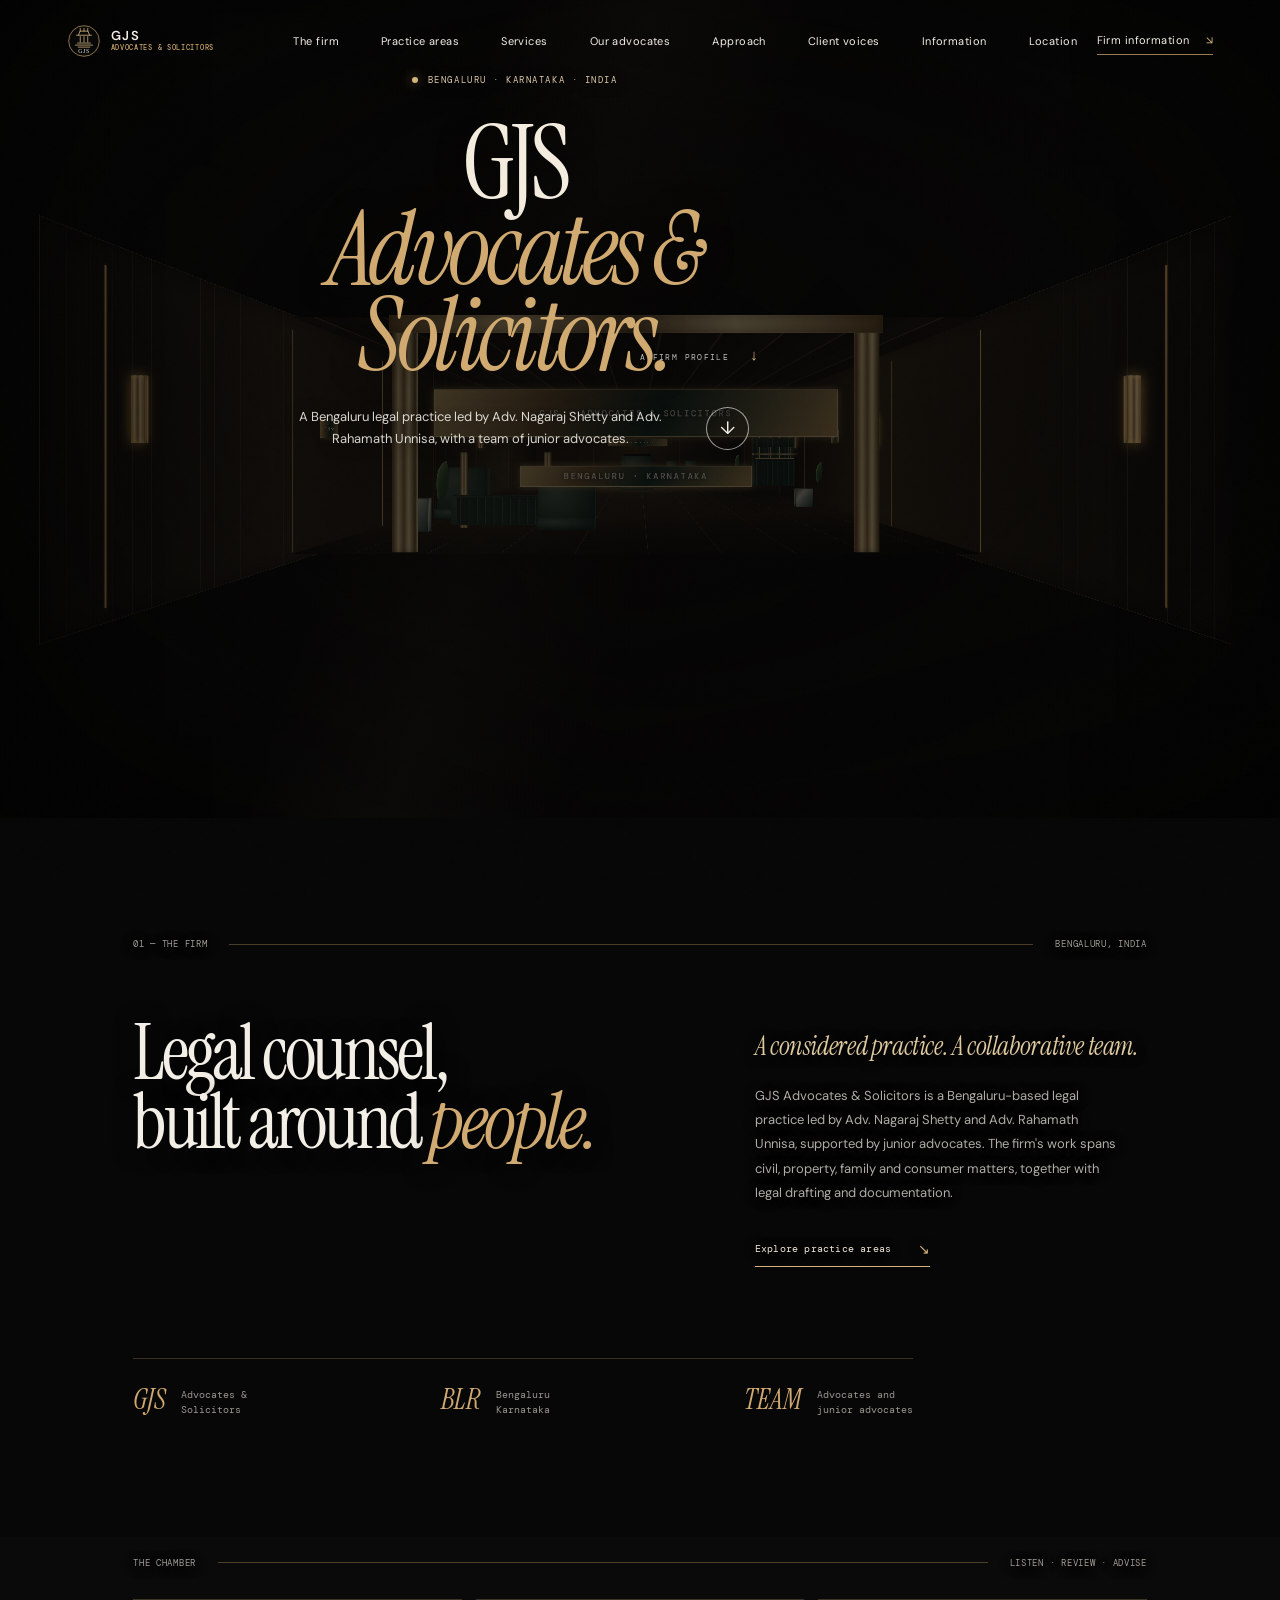
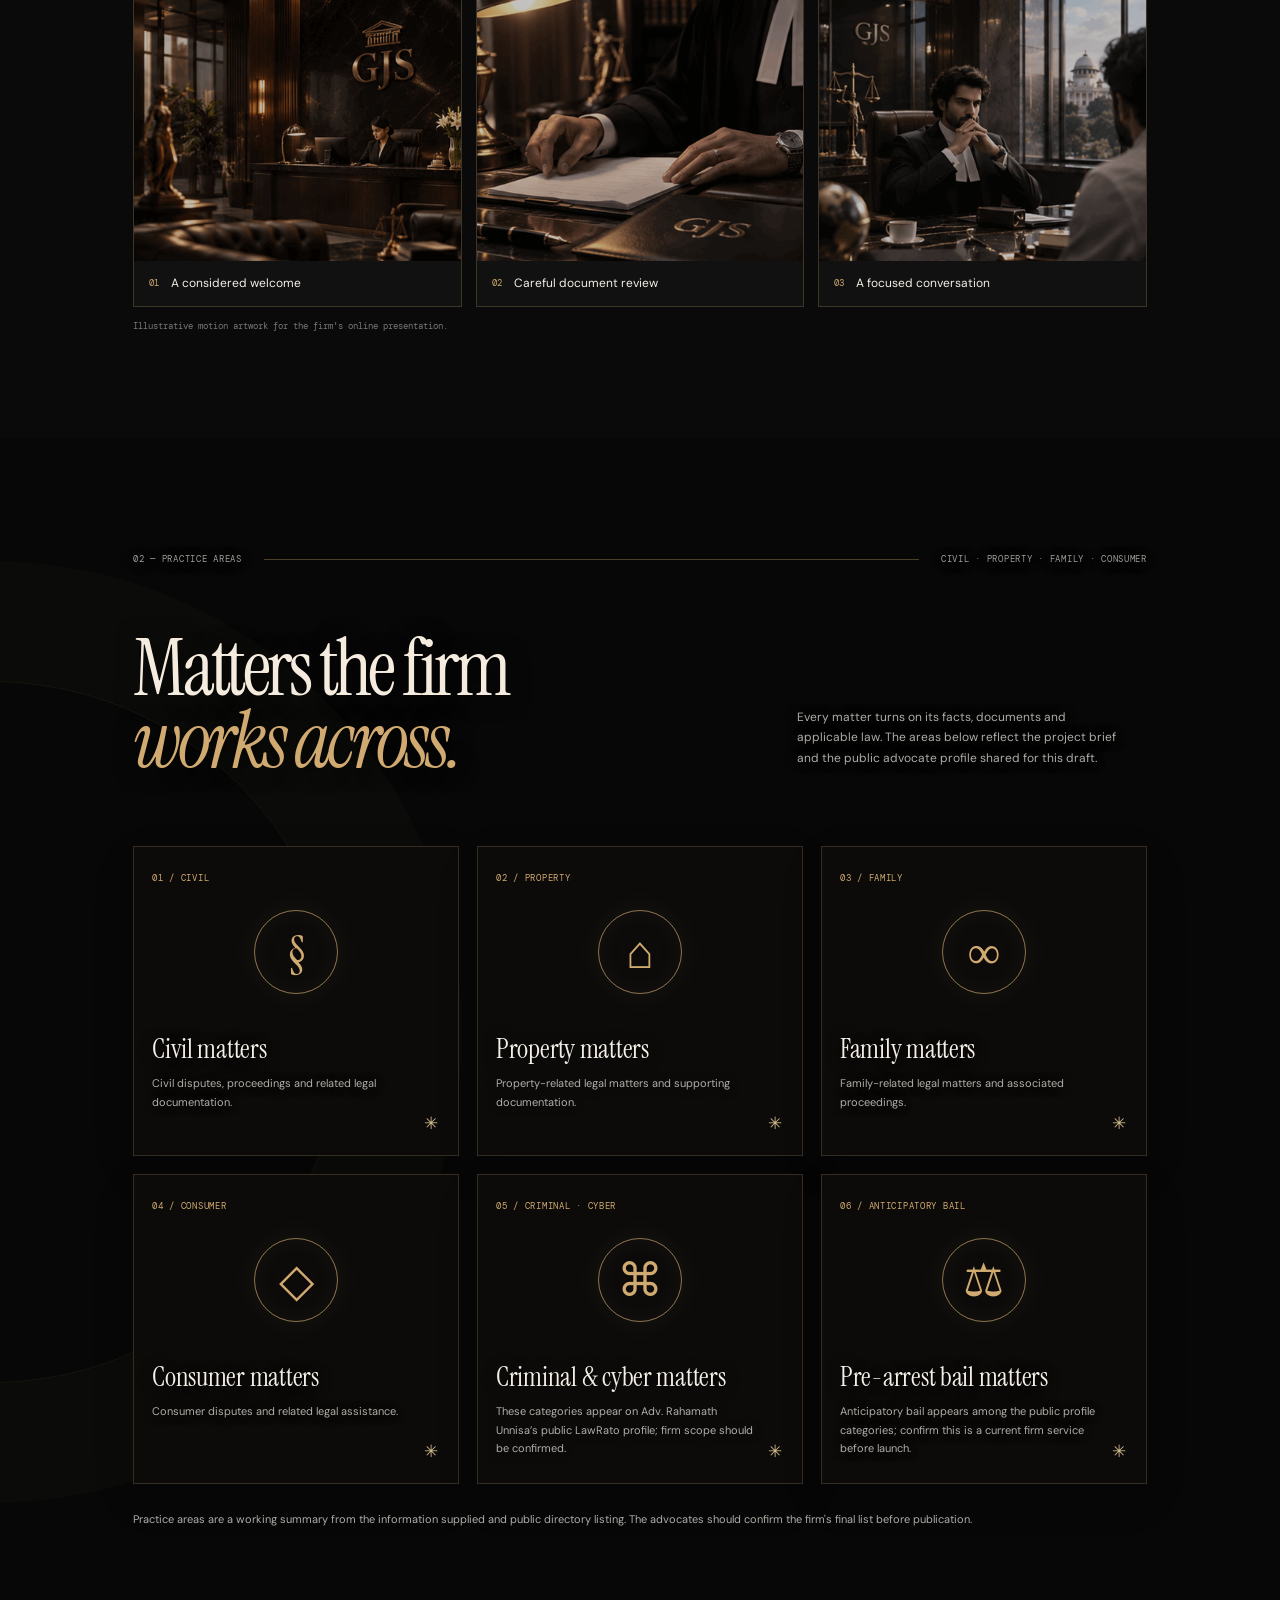
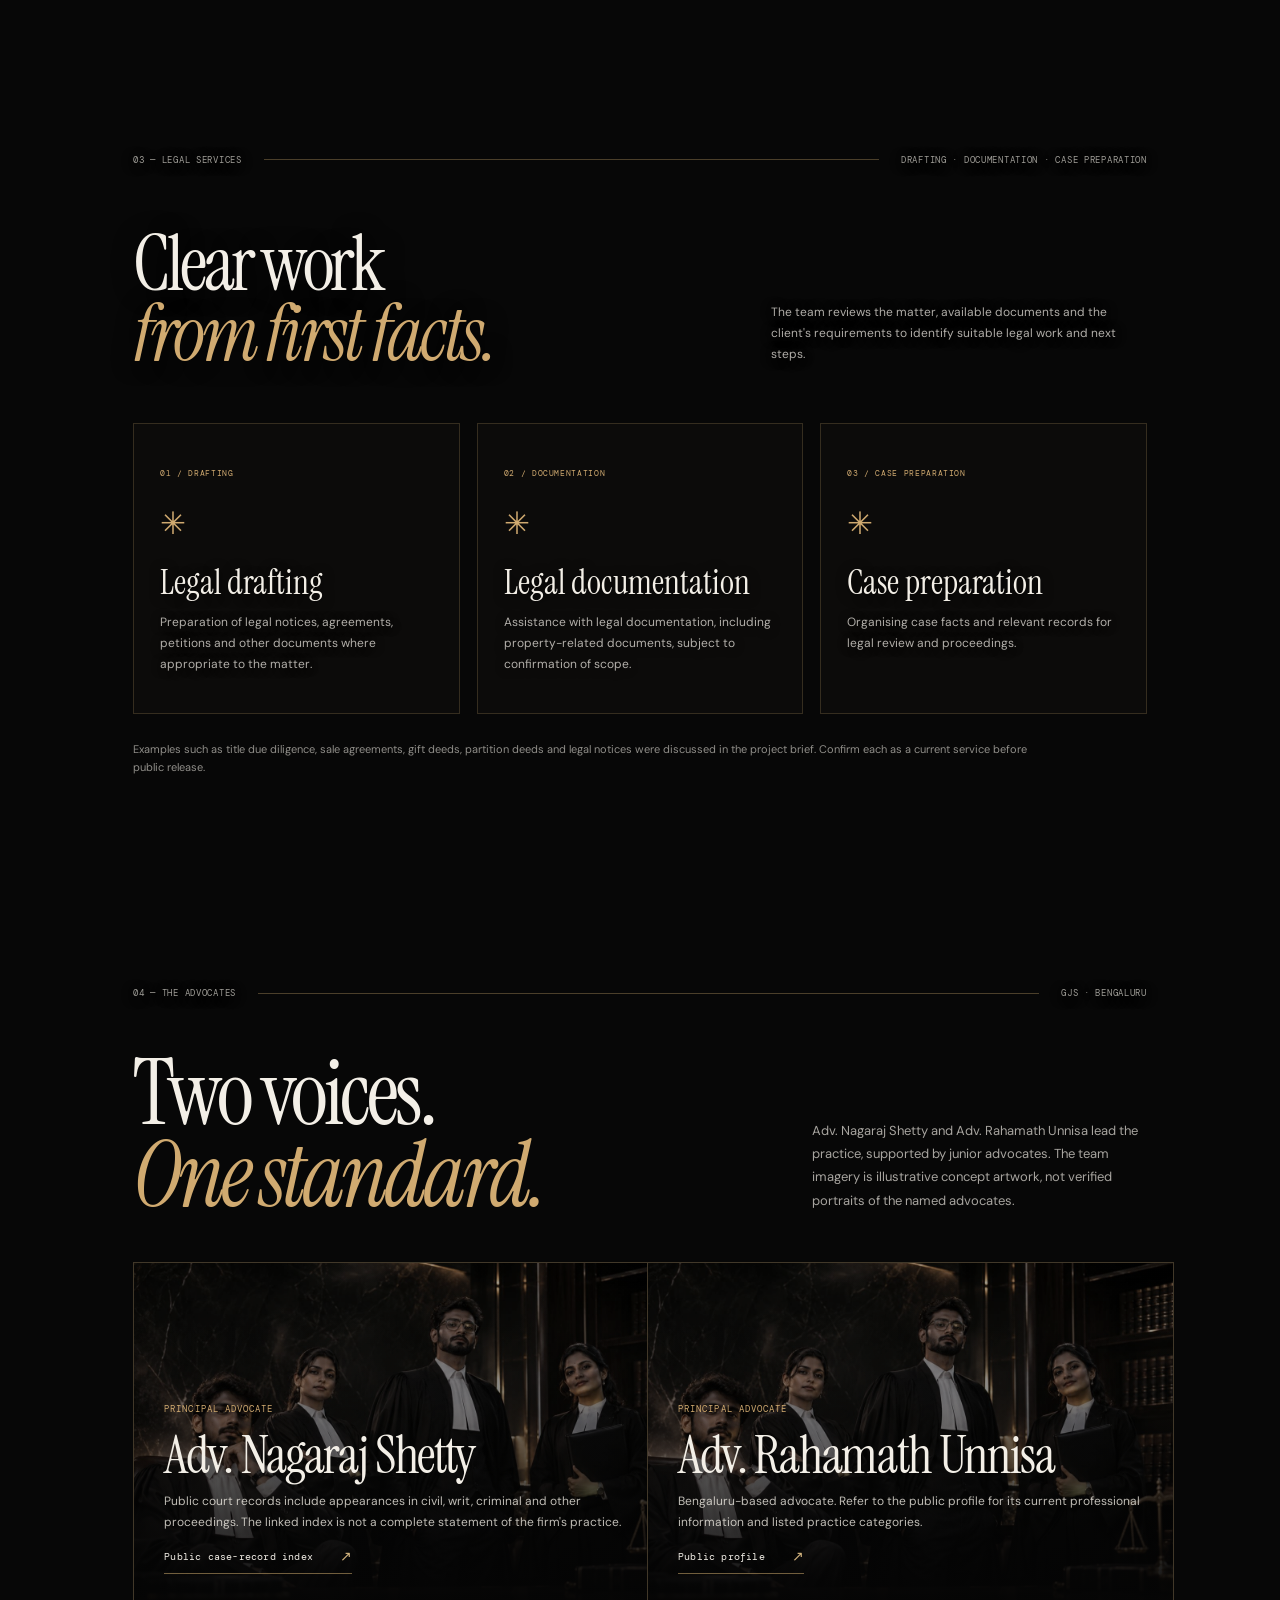
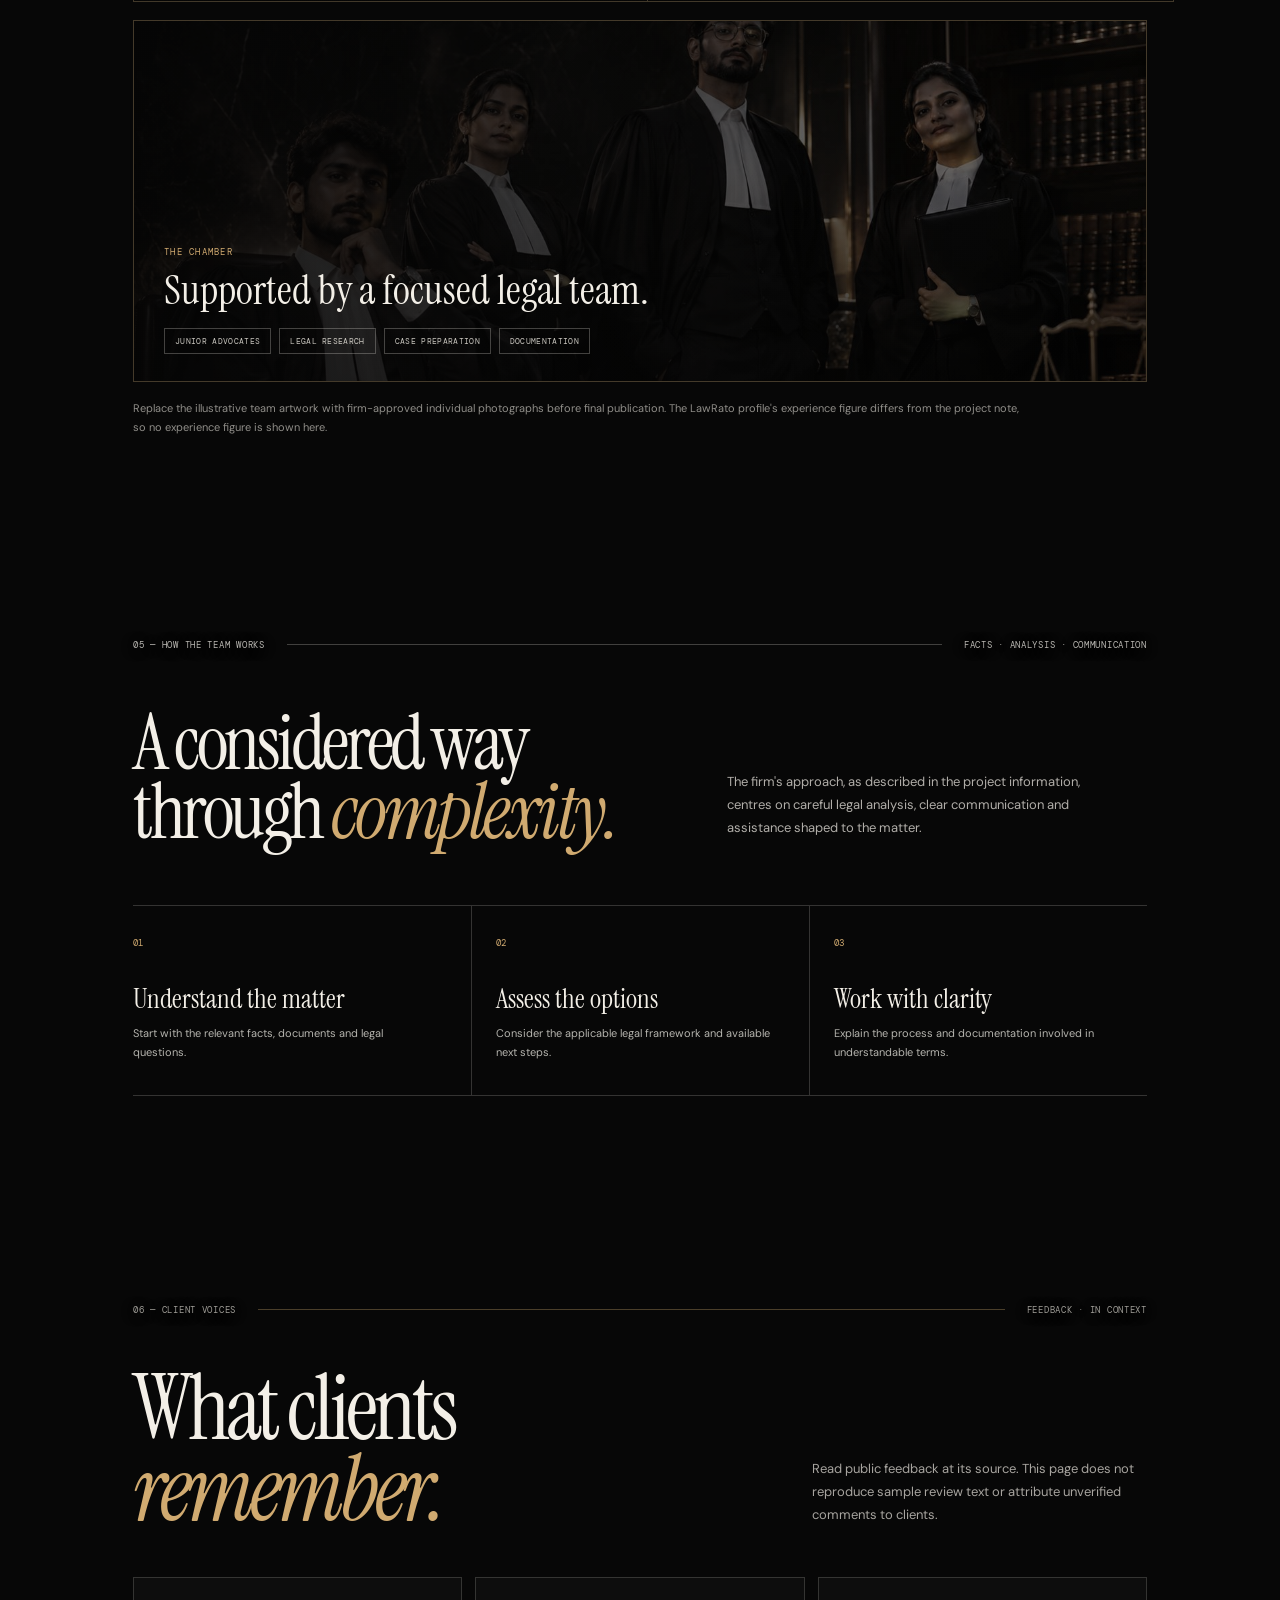
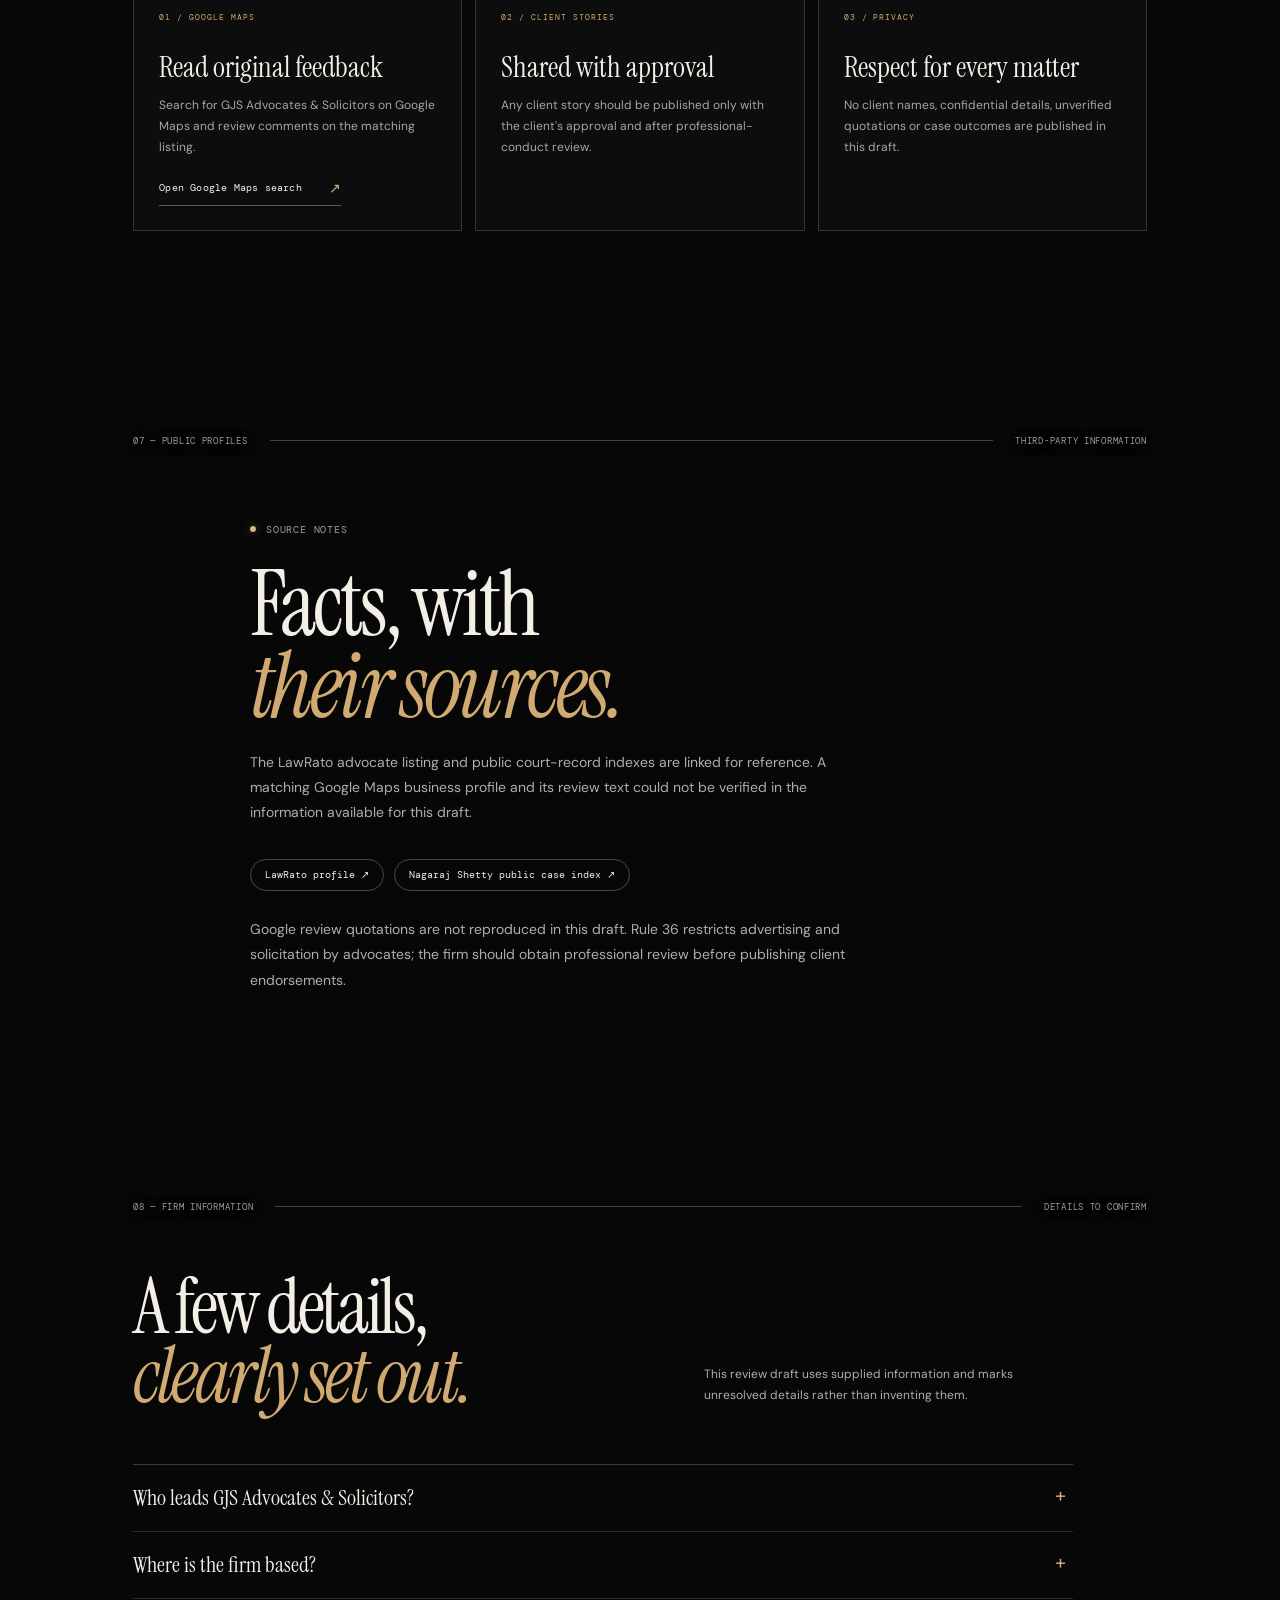
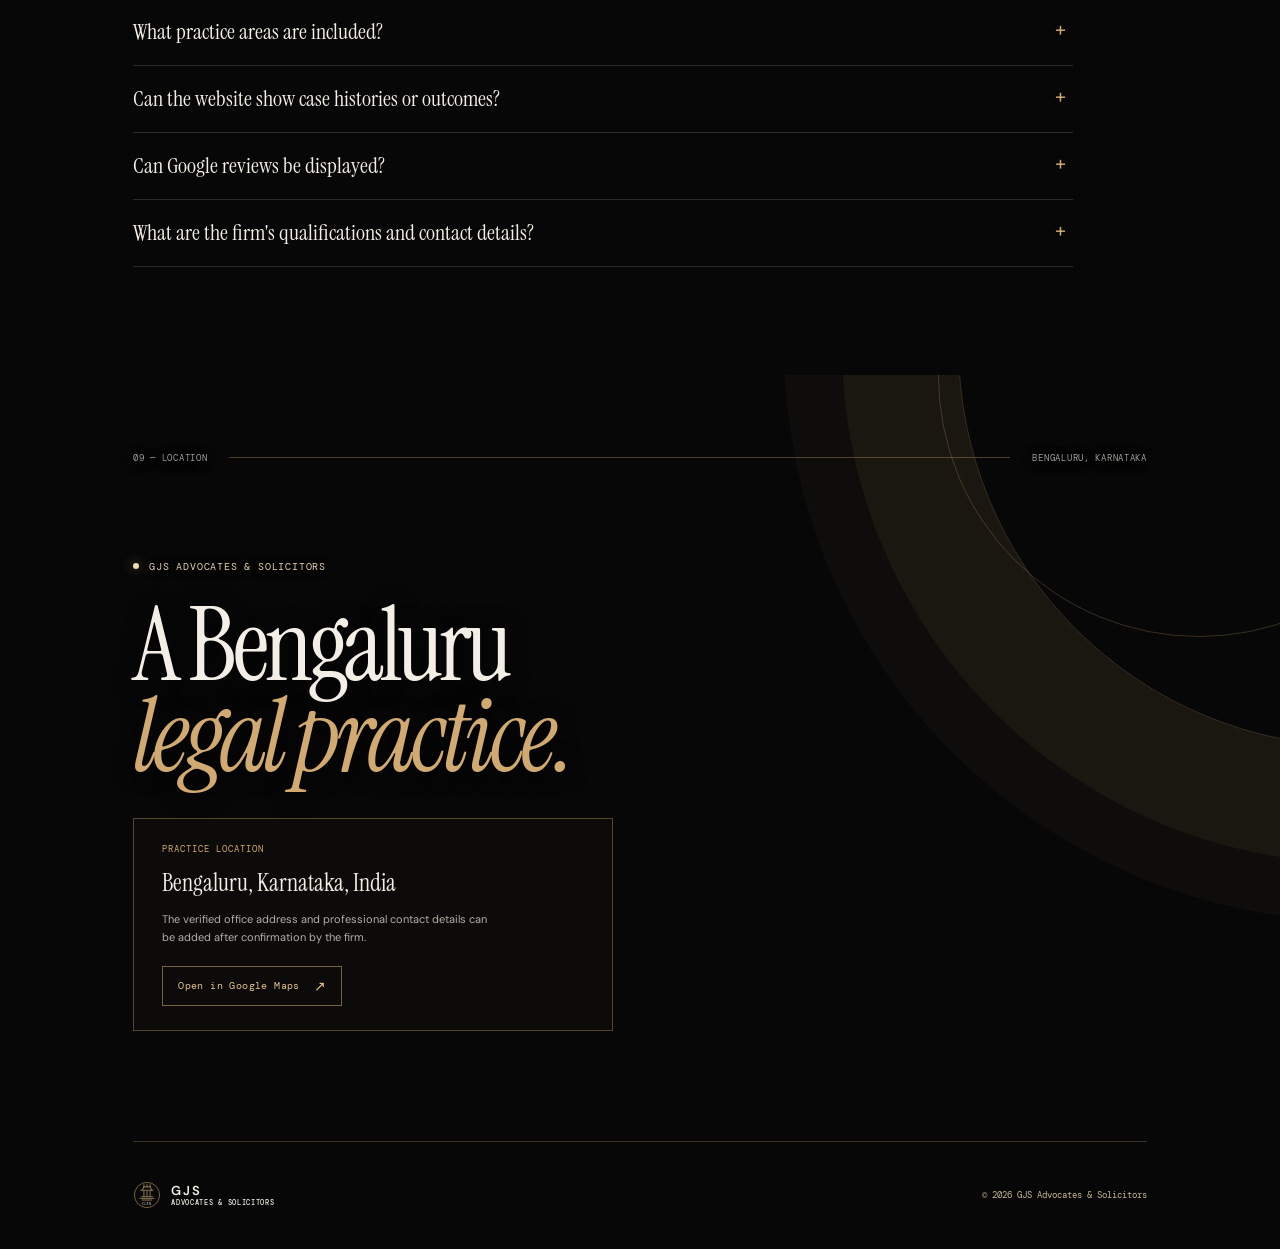
==== commit eee07815: "Add advocate showcase and client feedback section" ====
--- a/client-demo/index.html
+++ b/client-demo/index.html
@@ -33,7 +33,7 @@
     <header class="site-header">
       <a class="wordmark" href="#top" aria-label="GJS Advocates and Solicitors home"><img class="brand-mark" src="assets/gjs-firm-mark.svg" width="34" height="34" alt="" /><span>GJS <small>ADVOCATES &amp; SOLICITORS</small></span></a>
       <nav class="main-nav" id="main-nav" aria-label="Main navigation">
-        <a href="#about">The firm</a><a href="#practice">Practice areas</a><a href="#services">Services</a><a href="#team">Our advocates</a><a href="#approach">Approach</a><a href="#faq">Information</a><a href="#contact">Location</a>
+        <a href="#about">The firm</a><a href="#practice">Practice areas</a><a href="#services">Services</a><a href="#team">Our advocates</a><a href="#approach">Approach</a><a href="#voices">Client voices</a><a href="#faq">Information</a><a href="#contact">Location</a>
       </nav>
       <a class="nav-contact" href="#team">Firm information <span aria-hidden="true">↘</span></a>
       <button class="menu-toggle" type="button" aria-label="Open navigation" aria-expanded="false"><span></span><span></span></button>
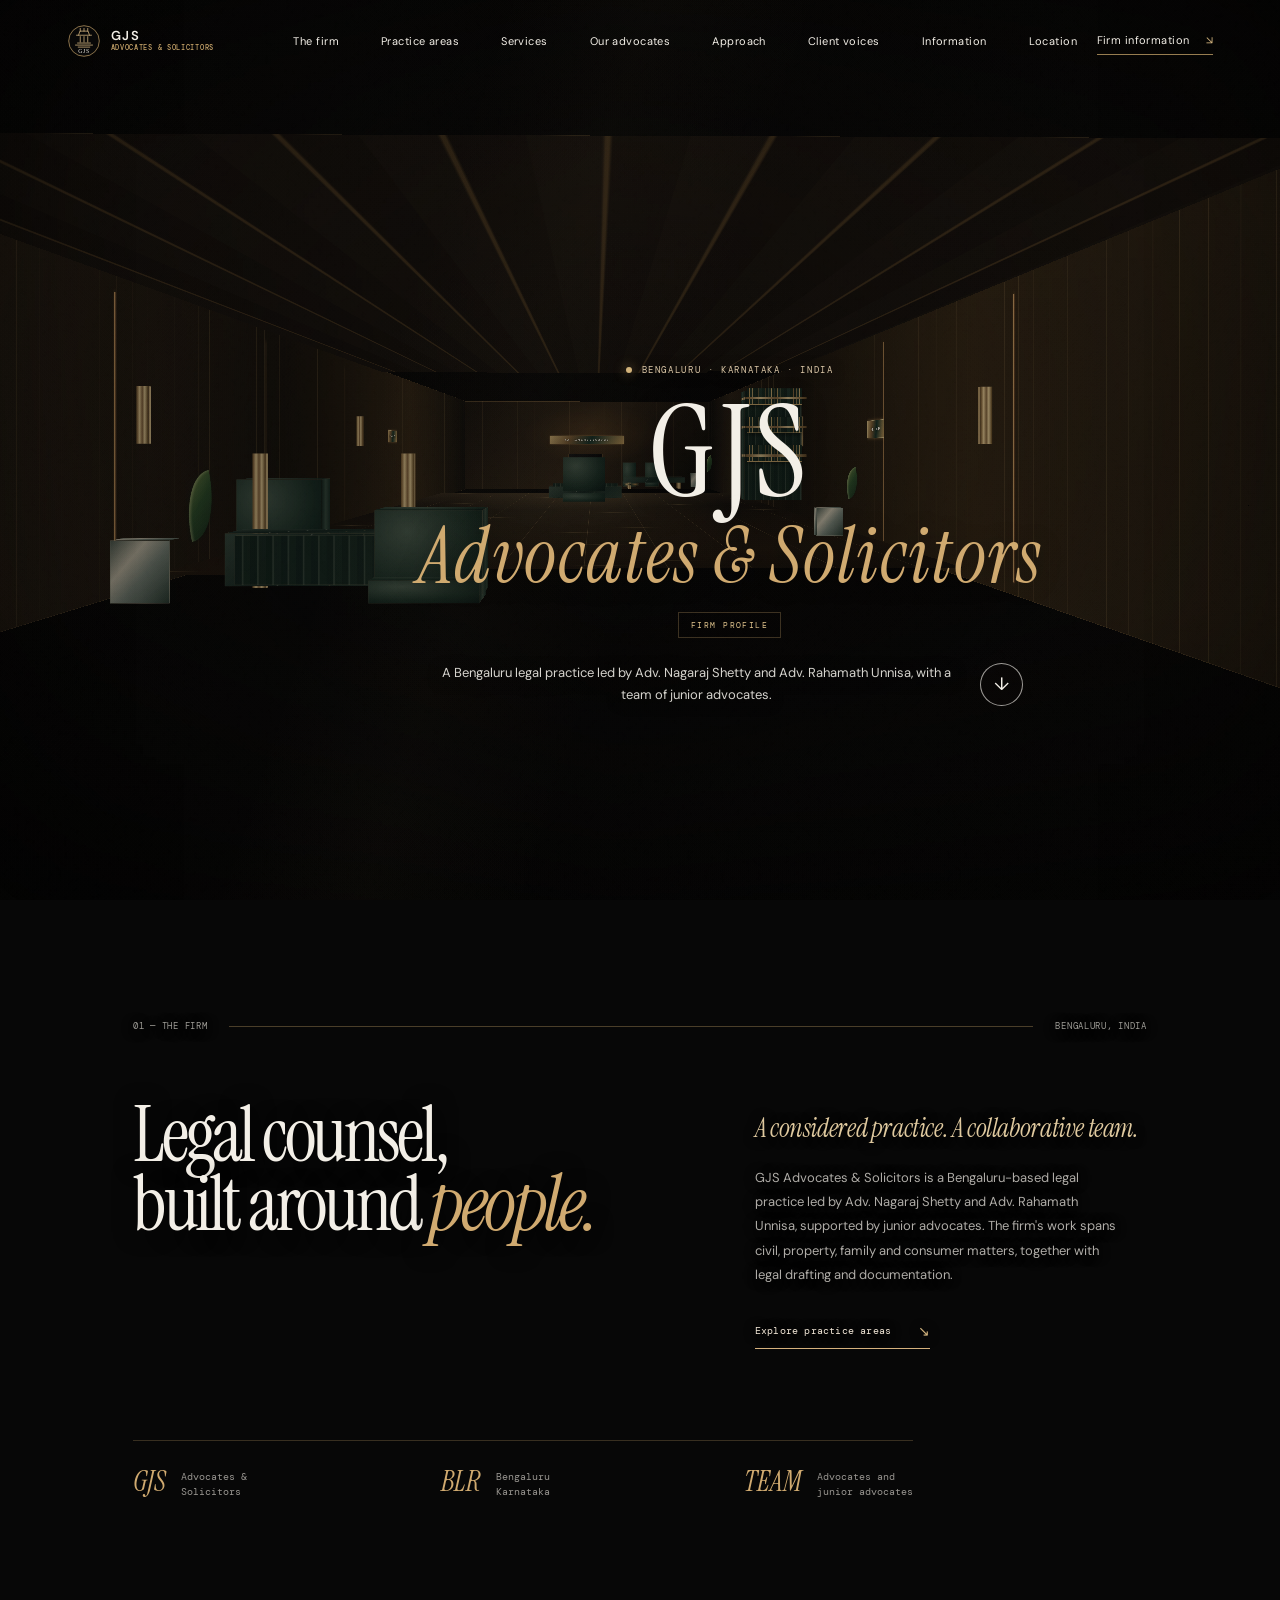
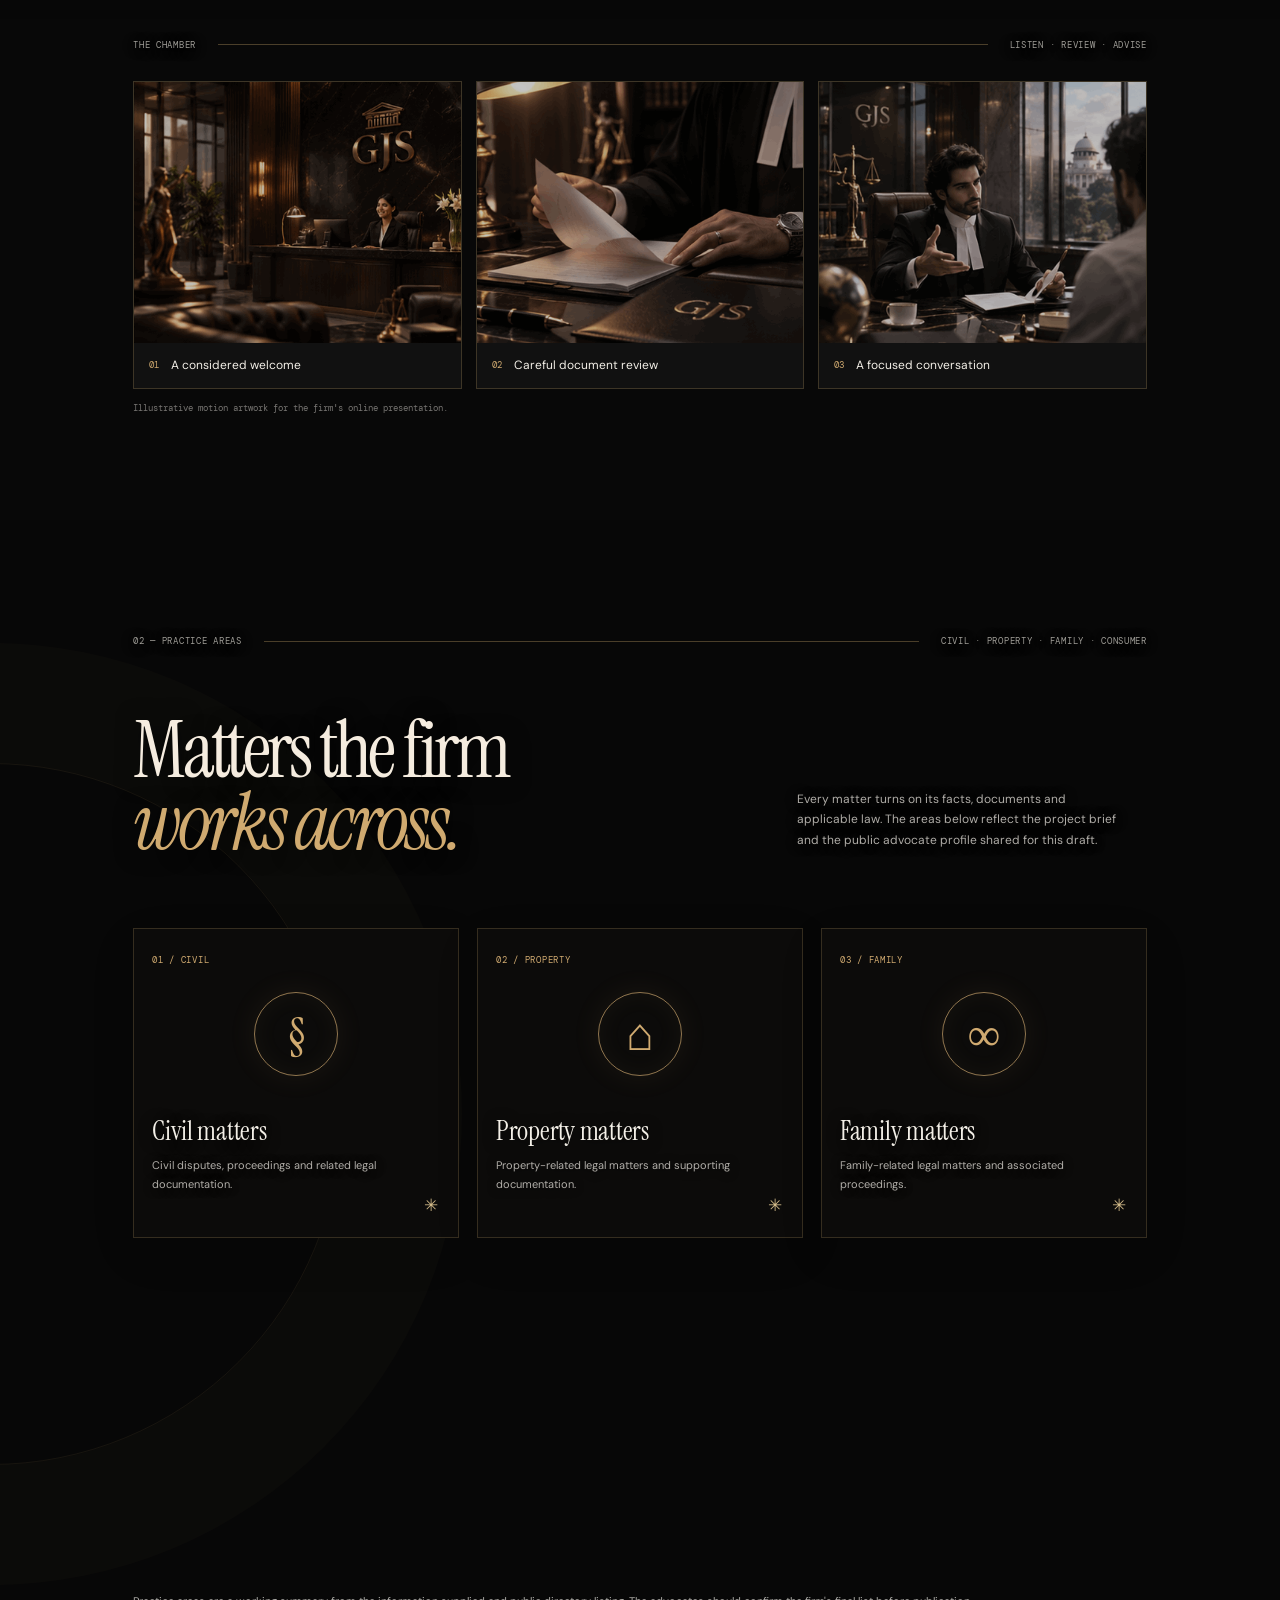
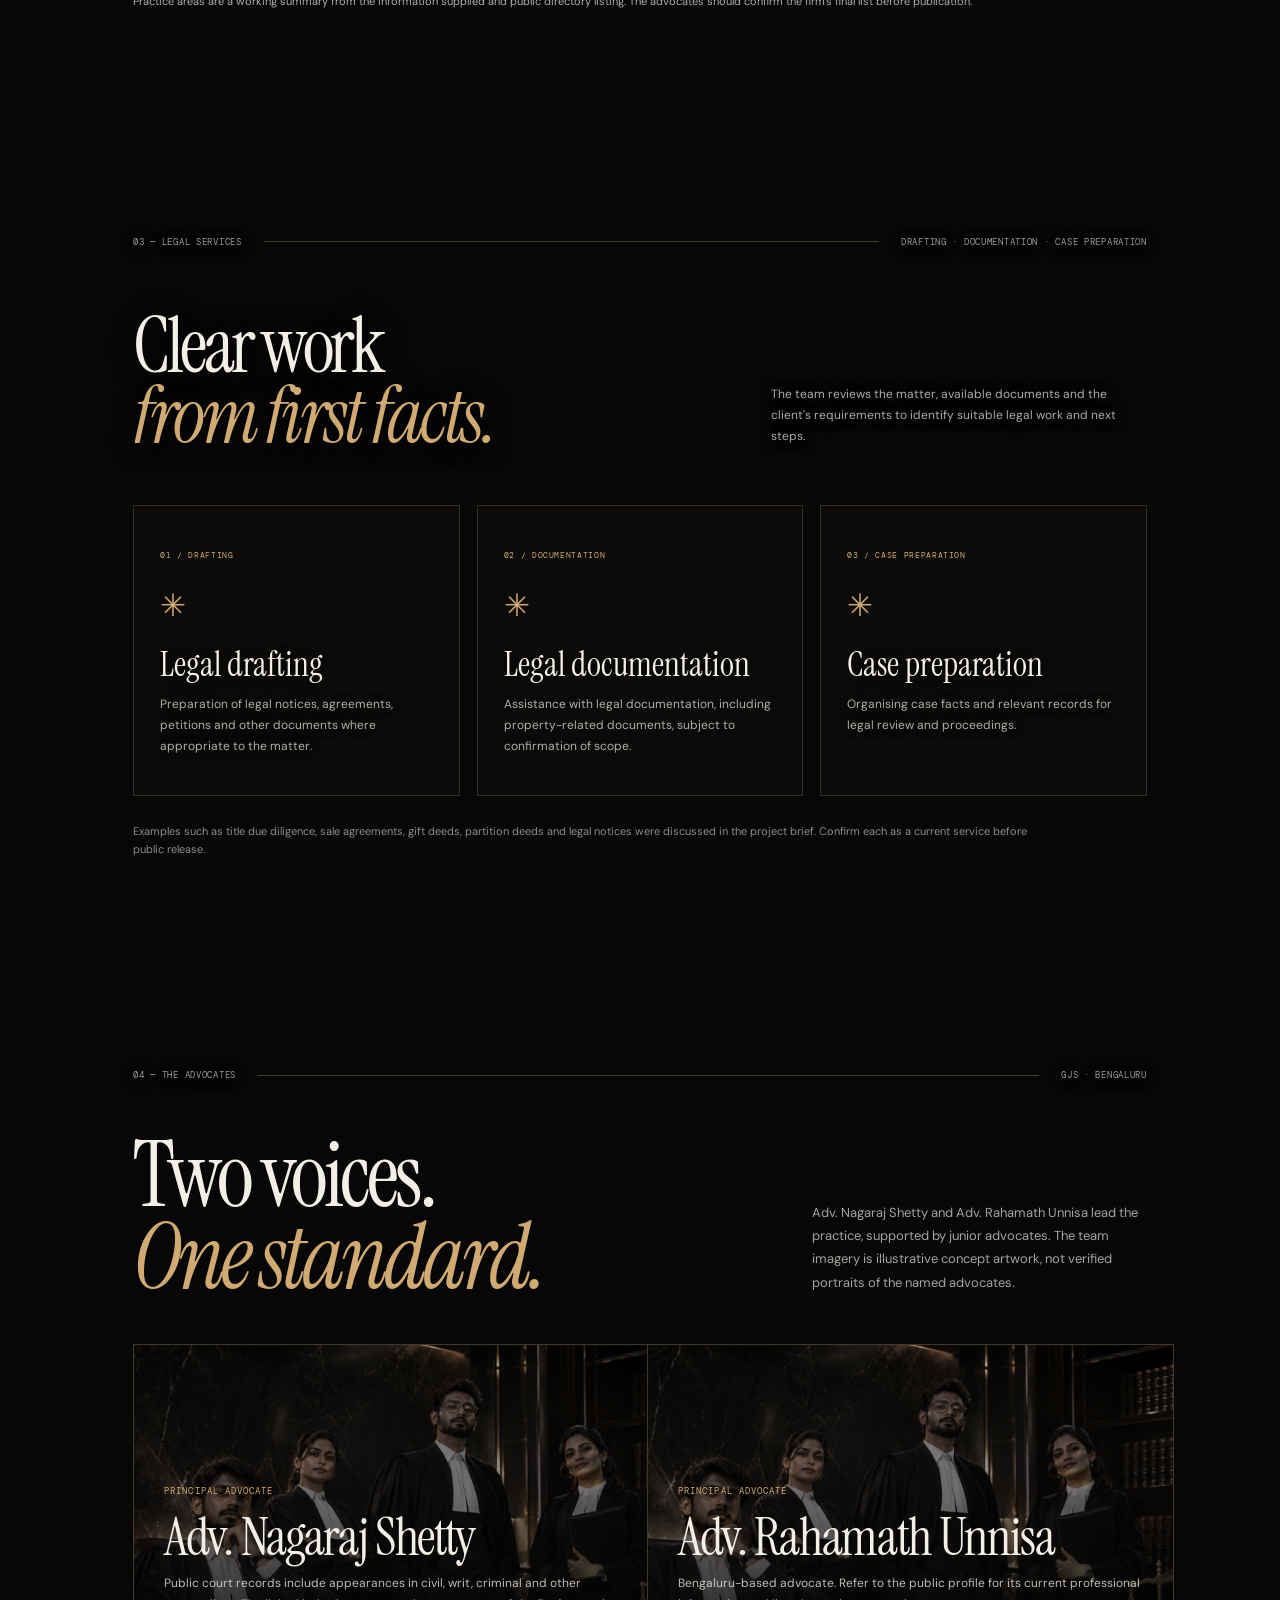
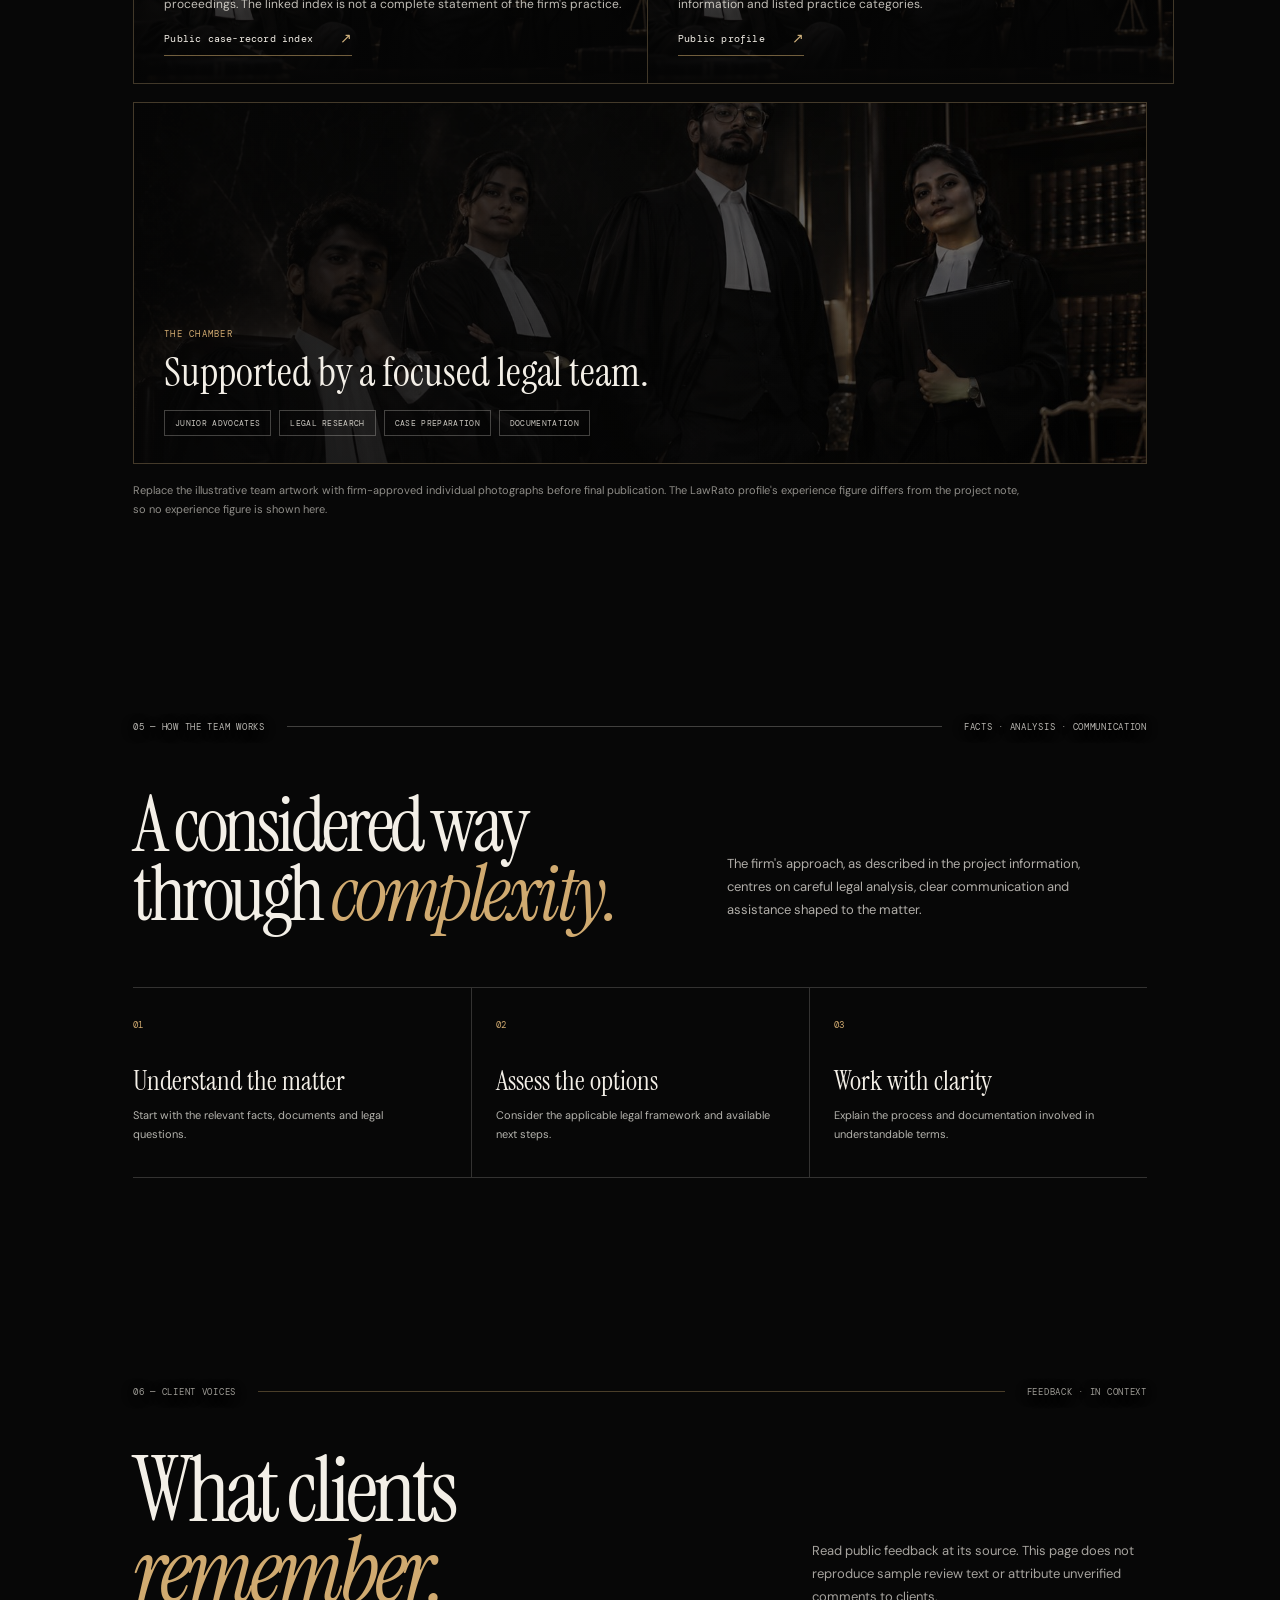
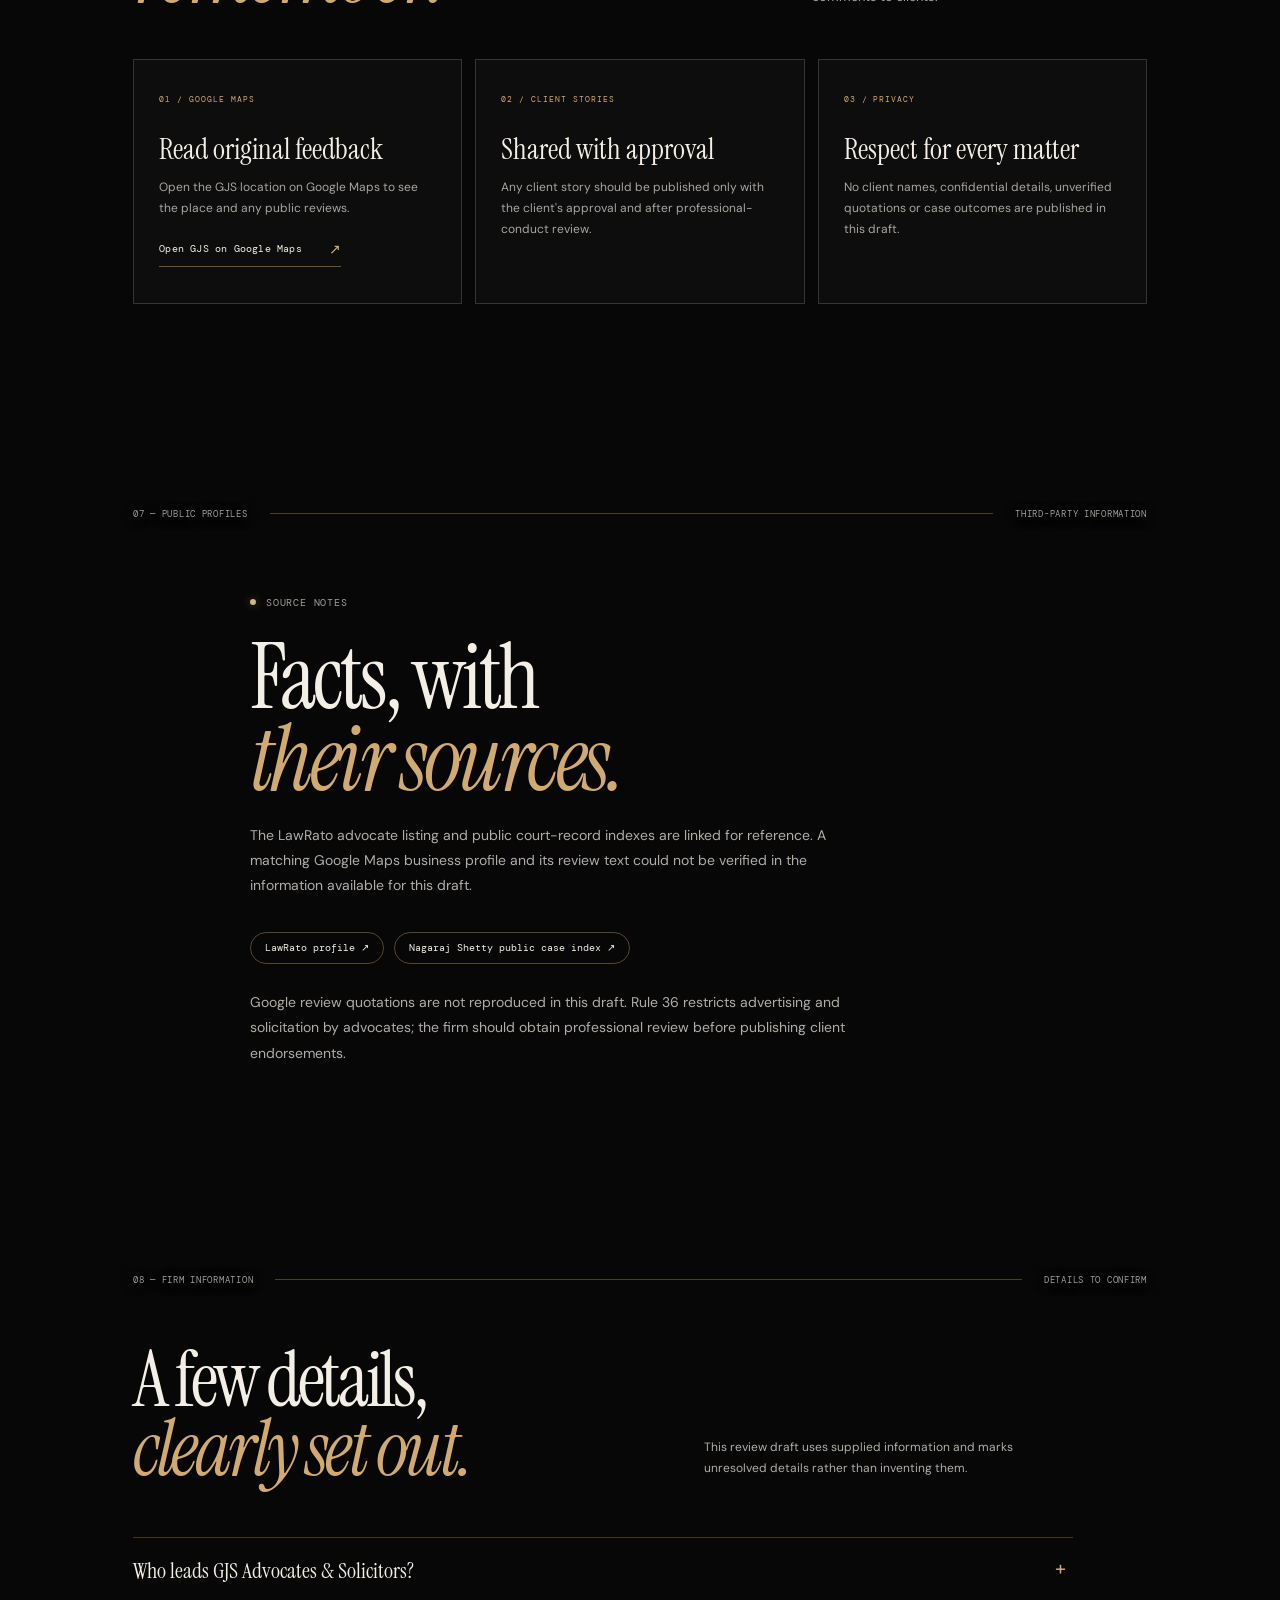
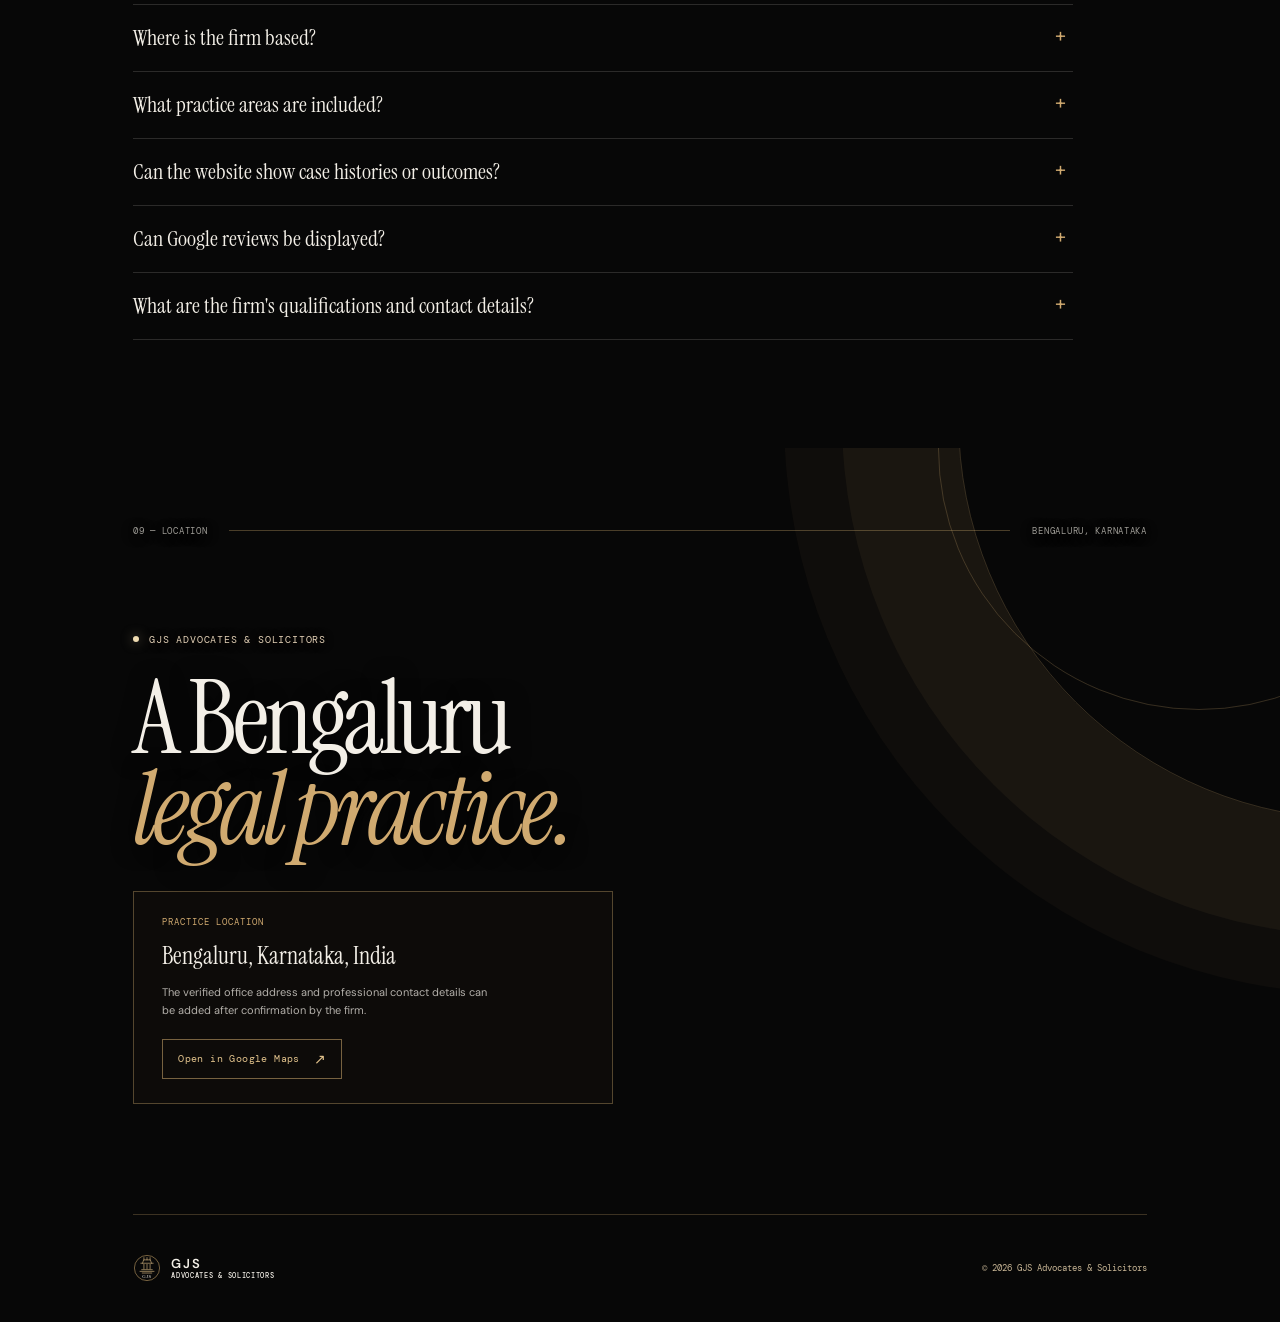
==== commit b806b020: "Link exact GJS Maps location and refine hero" ====
--- a/client-demo/index.html
+++ b/client-demo/index.html
@@ -43,13 +43,13 @@
       <section class="hero" aria-labelledby="hero-title">
         <div class="hero-copy">
           <p class="eyebrow"><span class="status-dot"></span> BENGALURU · KARNATAKA · INDIA</p>
-          <h1 id="hero-title">GJS<br /><em>Advocates &amp;<br />Solicitors.</em></h1>
+          <h1 id="hero-title"><span class="hero-title-mark">GJS</span><em class="hero-title-name">Advocates &amp; Solicitors</em></h1>
+          <p class="hero-index">FIRM PROFILE</p>
           <div class="hero-bottomline">
             <p>A Bengaluru legal practice led by Adv. Nagaraj Shetty and Adv. Rahamath Unnisa, with a team of junior advocates.</p>
             <a class="round-link" href="#about" aria-label="Explore the firm"><span>↓</span></a>
           </div>
         </div>
-        <div class="hero-index">A FIRM PROFILE <span>↓</span></div>
       </section>
 
       <section class="intro section-wrap" id="about" aria-labelledby="about-title">
@@ -123,7 +123,7 @@
         <div class="section-kicker"><span>06 — CLIENT VOICES</span><span class="rule"></span><span>FEEDBACK · IN CONTEXT</span></div>
         <div class="voices-heading"><h2 id="voices-title">What clients<br /><em>remember.</em></h2><p>Read public feedback at its source. This page does not reproduce sample review text or attribute unverified comments to clients.</p></div>
         <div class="voices-grid">
-          <article class="voice-card"><span class="voice-index">01 / GOOGLE MAPS</span><h3>Read original feedback</h3><p>Search for GJS Advocates &amp; Solicitors on Google Maps and review comments on the matching listing.</p><a class="text-link" href="https://www.google.com/maps/search/?api=1&amp;query=GJS+Advocates+and+Solicitors+Bengaluru" target="_blank" rel="noopener noreferrer">Open Google Maps search <span>↗</span></a></article>
+          <article class="voice-card"><span class="voice-index">01 / GOOGLE MAPS</span><h3>Read original feedback</h3><p>Open the GJS location on Google Maps to see the place and any public reviews.</p><a class="text-link" href="https://maps.app.goo.gl/XJQcJHdB2AgumSqu6" target="_blank" rel="noopener noreferrer">Open GJS on Google Maps <span>↗</span></a></article>
           <article class="voice-card"><span class="voice-index">02 / CLIENT STORIES</span><h3>Shared with approval</h3><p>Any client story should be published only with the client's approval and after professional-conduct review.</p></article>
           <article class="voice-card"><span class="voice-index">03 / PRIVACY</span><h3>Respect for every matter</h3><p>No client names, confidential details, unverified quotations or case outcomes are published in this draft.</p></article>
         </div>
@@ -149,7 +149,7 @@
       <section class="contact-section" id="contact" aria-labelledby="contact-title">
         <div class="contact-inner section-wrap">
           <div class="section-kicker light"><span>09 — LOCATION</span><span class="rule"></span><span>BENGALURU, KARNATAKA</span></div>
-          <div class="contact-content"><p class="eyebrow"><span class="status-dot"></span> GJS ADVOCATES &amp; SOLICITORS</p><h2 id="contact-title">A Bengaluru<br /><em>legal practice.</em></h2><div class="location-panel"><span class="location-label">PRACTICE LOCATION</span><span class="location-value">Bengaluru, Karnataka, India</span><span class="location-note">The verified office address and professional contact details can be added after confirmation by the firm.</span><a class="maps-link" href="https://www.google.com/maps/search/?api=1&amp;query=GJS+Advocates+and+Solicitors+Bengaluru" target="_blank" rel="noopener noreferrer">Open in Google Maps <span aria-hidden="true">↗</span></a></div></div>
+          <div class="contact-content"><p class="eyebrow"><span class="status-dot"></span> GJS ADVOCATES &amp; SOLICITORS</p><h2 id="contact-title">A Bengaluru<br /><em>legal practice.</em></h2><div class="location-panel"><span class="location-label">PRACTICE LOCATION</span><span class="location-value">Bengaluru, Karnataka, India</span><span class="location-note">The verified office address and professional contact details can be added after confirmation by the firm.</span><a class="maps-link" href="https://maps.app.goo.gl/XJQcJHdB2AgumSqu6" target="_blank" rel="noopener noreferrer">Open in Google Maps <span aria-hidden="true">↗</span></a></div></div>
           <footer class="site-footer"><a class="wordmark" href="#top"><img class="brand-mark" src="assets/gjs-firm-mark.svg" width="34" height="34" alt="" /><span>GJS <small>ADVOCATES &amp; SOLICITORS</small></span></a><span class="copyright">© <span id="copyright-year">2026</span> GJS Advocates &amp; Solicitors</span></footer>
         </div>
       </section>
--- a/client-demo/gjs-firm.css
+++ b/client-demo/gjs-firm.css
@@ -453,4 +453,71 @@
   .voice-card { min-height:0; padding:22px 20px; }
   .voice-card h3 { margin-top:22px; }
 }
+
+/* Clearer hero hierarchy and a more visible sense of depth in the office. */
+.hero {
+  height:min(900px,100svh); min-height:700px; padding-left:0;
+}
+.hero-copy {
+  width:100%; max-width:none; height:100%; min-height:0;
+  padding:100px 8vw 78px; align-items:center; justify-content:center; text-align:center;
+}
+.hero-copy .eyebrow { justify-content:center; margin-bottom:26px; letter-spacing:.18em; }
+.hero h1 {
+  display:grid; justify-items:center; gap:12px; max-width:100%; margin:0 auto 17px;
+  font-size:unset; line-height:1; letter-spacing:0; text-wrap:balance;
+}
+.hero-title-mark {
+  display:block; color:#f3efe7; font:400 clamp(82px,10vw,132px)/.8 var(--serif);
+  letter-spacing:.035em; text-shadow:0 2px 28px rgba(0,0,0,.36);
+}
+.hero-title-name {
+  display:block; color:#d8b477; font:italic 400 clamp(44px,6.05vw,82px)/1.02 var(--serif);
+  letter-spacing:.018em; white-space:nowrap; text-shadow:0 2px 24px rgba(0,0,0,.32);
+}
+.hero-index {
+  position:static; display:inline-flex; align-items:center; justify-content:center;
+  width:max-content; margin:0 auto 24px; padding:8px 12px; transform:none;
+  border:1px solid rgba(201,166,107,.28); background:rgba(7,7,7,.22);
+  color:#e3c68f; font:8px/1 var(--mono); letter-spacing:.18em;
+}
+.hero-bottomline { justify-content:center; align-items:center; gap:24px; max-width:680px; margin:0 auto; }
+.hero-bottomline p { max-width:520px; text-align:center; }
+.hero::before {
+  background:radial-gradient(ellipse at 50% 47%,rgba(5,5,5,.34) 0%,rgba(5,5,5,.18) 38%,rgba(5,5,5,.035) 76%,transparent 100%);
+}
+.office-world-shade {
+  background:linear-gradient(90deg,rgba(5,5,5,.38),rgba(7,6,5,.035) 48%,rgba(5,5,5,.24)),
+    linear-gradient(180deg,rgba(4,4,4,.14),transparent 23%,rgba(5,5,5,.08) 68%,rgba(4,4,4,.48));
+  box-shadow:inset 0 0 130px rgba(0,0,0,.28);
+}
+.office-world-shade::after { opacity:.2; }
+.intro, .practice-section, .people-section, .quote-section, .approach-section,
+.insights-section, .faq-section, .contact-section, .voices-section {
+  background:rgba(8,8,8,.86)!important;
+}
+.chamber-gallery { background:rgba(8,8,8,.88)!important; }
+.office-world.is-compact .office-box-face,
+.office-world.is-compact .office-floor,
+.office-world.is-compact .office-wall,
+.office-world.is-compact .office-back-wall,
+.office-world.is-compact .office-ceiling { box-shadow:none!important; }
+.office-world.is-compact .office-leaf,
+.office-world.is-compact .office-world-shade::after { animation:none!important; }
+.office-world.is-compact .office-mote { display:none!important; }
+.office-world.is-compact .office-light-strip { filter:none!important; box-shadow:none!important; }
+@media (max-width:760px) {
+  .hero { height:760px; min-height:760px; }
+  .hero-copy { min-height:0; padding:96px 20px 48px; }
+  .hero-copy .eyebrow { margin-bottom:24px; font-size:8px; }
+  .hero-title-mark { font-size:clamp(78px,20vw,108px); }
+  .hero-title-name {
+    max-width:calc(100vw - 40px); white-space:normal;
+    font-size:clamp(42px,9.2vw,60px); line-height:.98;
+  }
+  .hero-index { margin-bottom:22px; }
+  .hero-bottomline { gap:16px; }
+  .hero-bottomline p { font-size:11px; }
+  .hero::before { background:radial-gradient(ellipse at center,rgba(5,5,5,.3),rgba(5,5,5,.08) 72%,transparent); }
+}
 
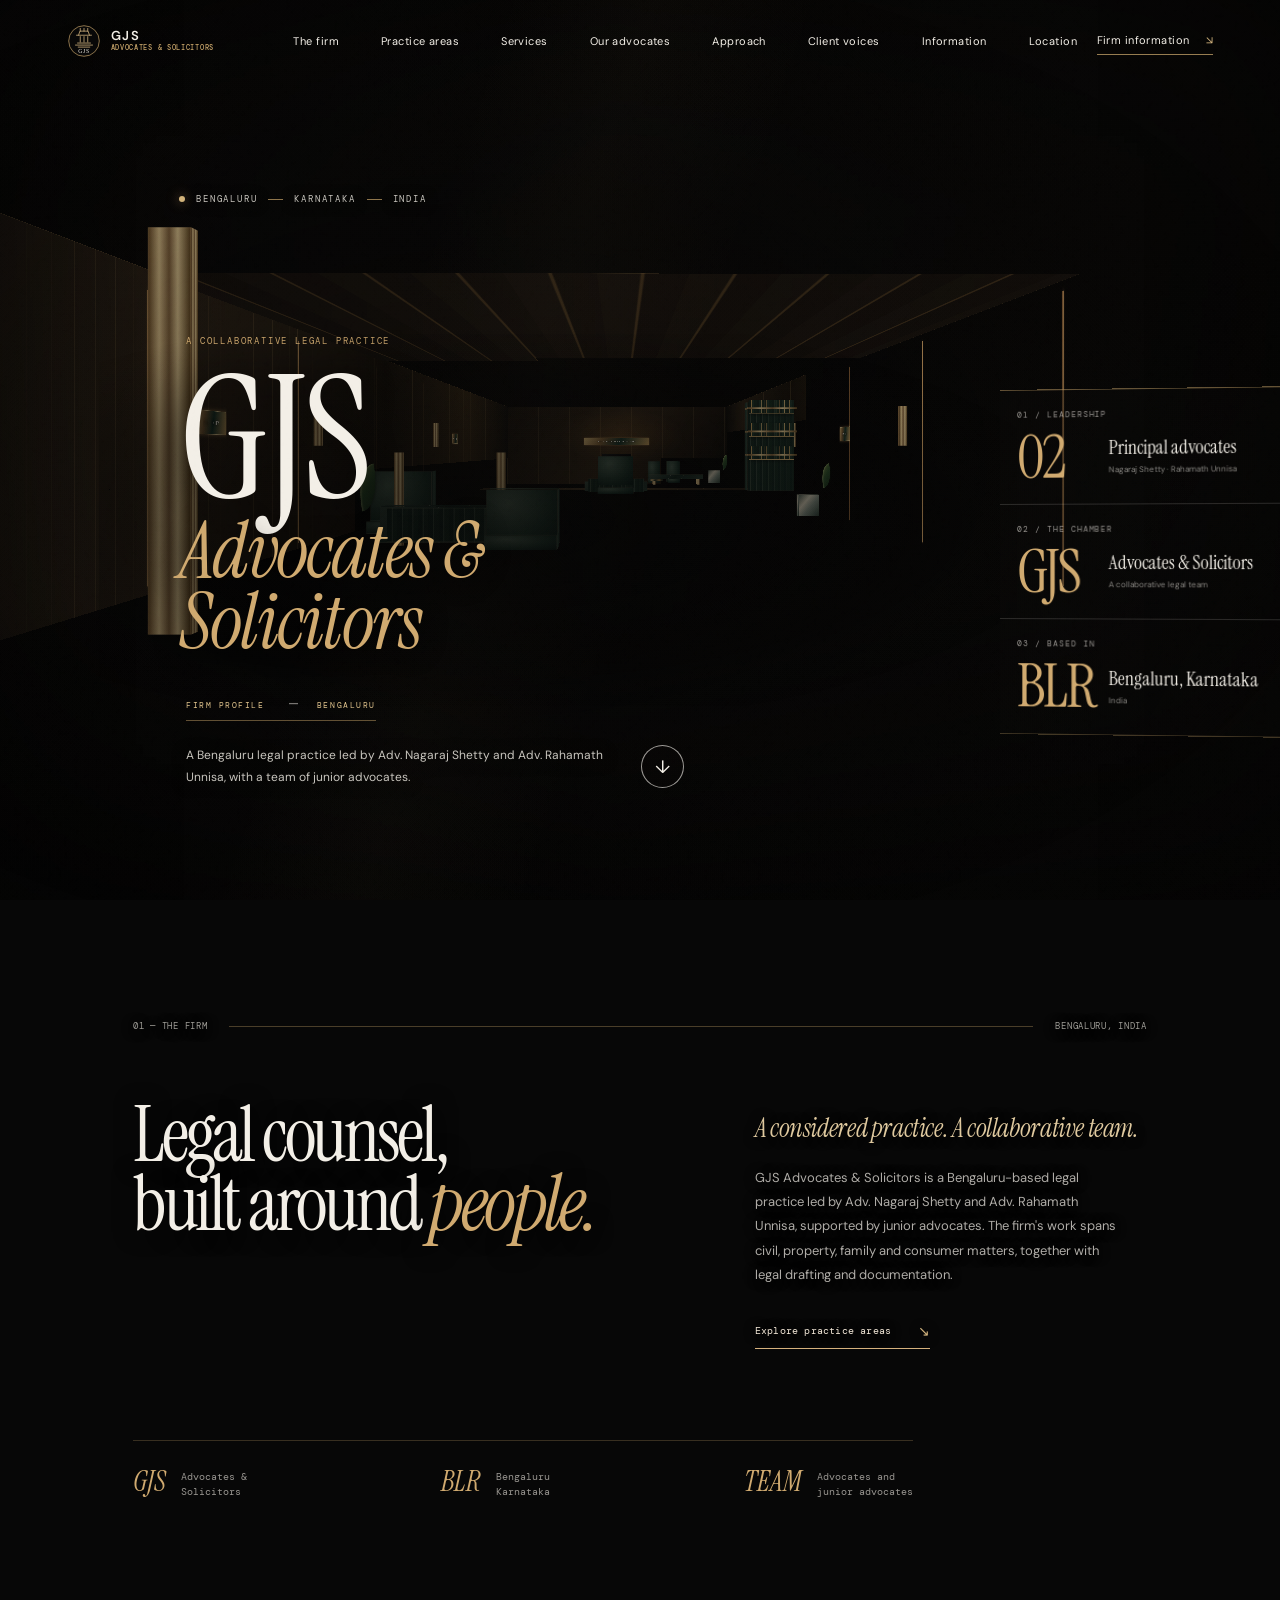
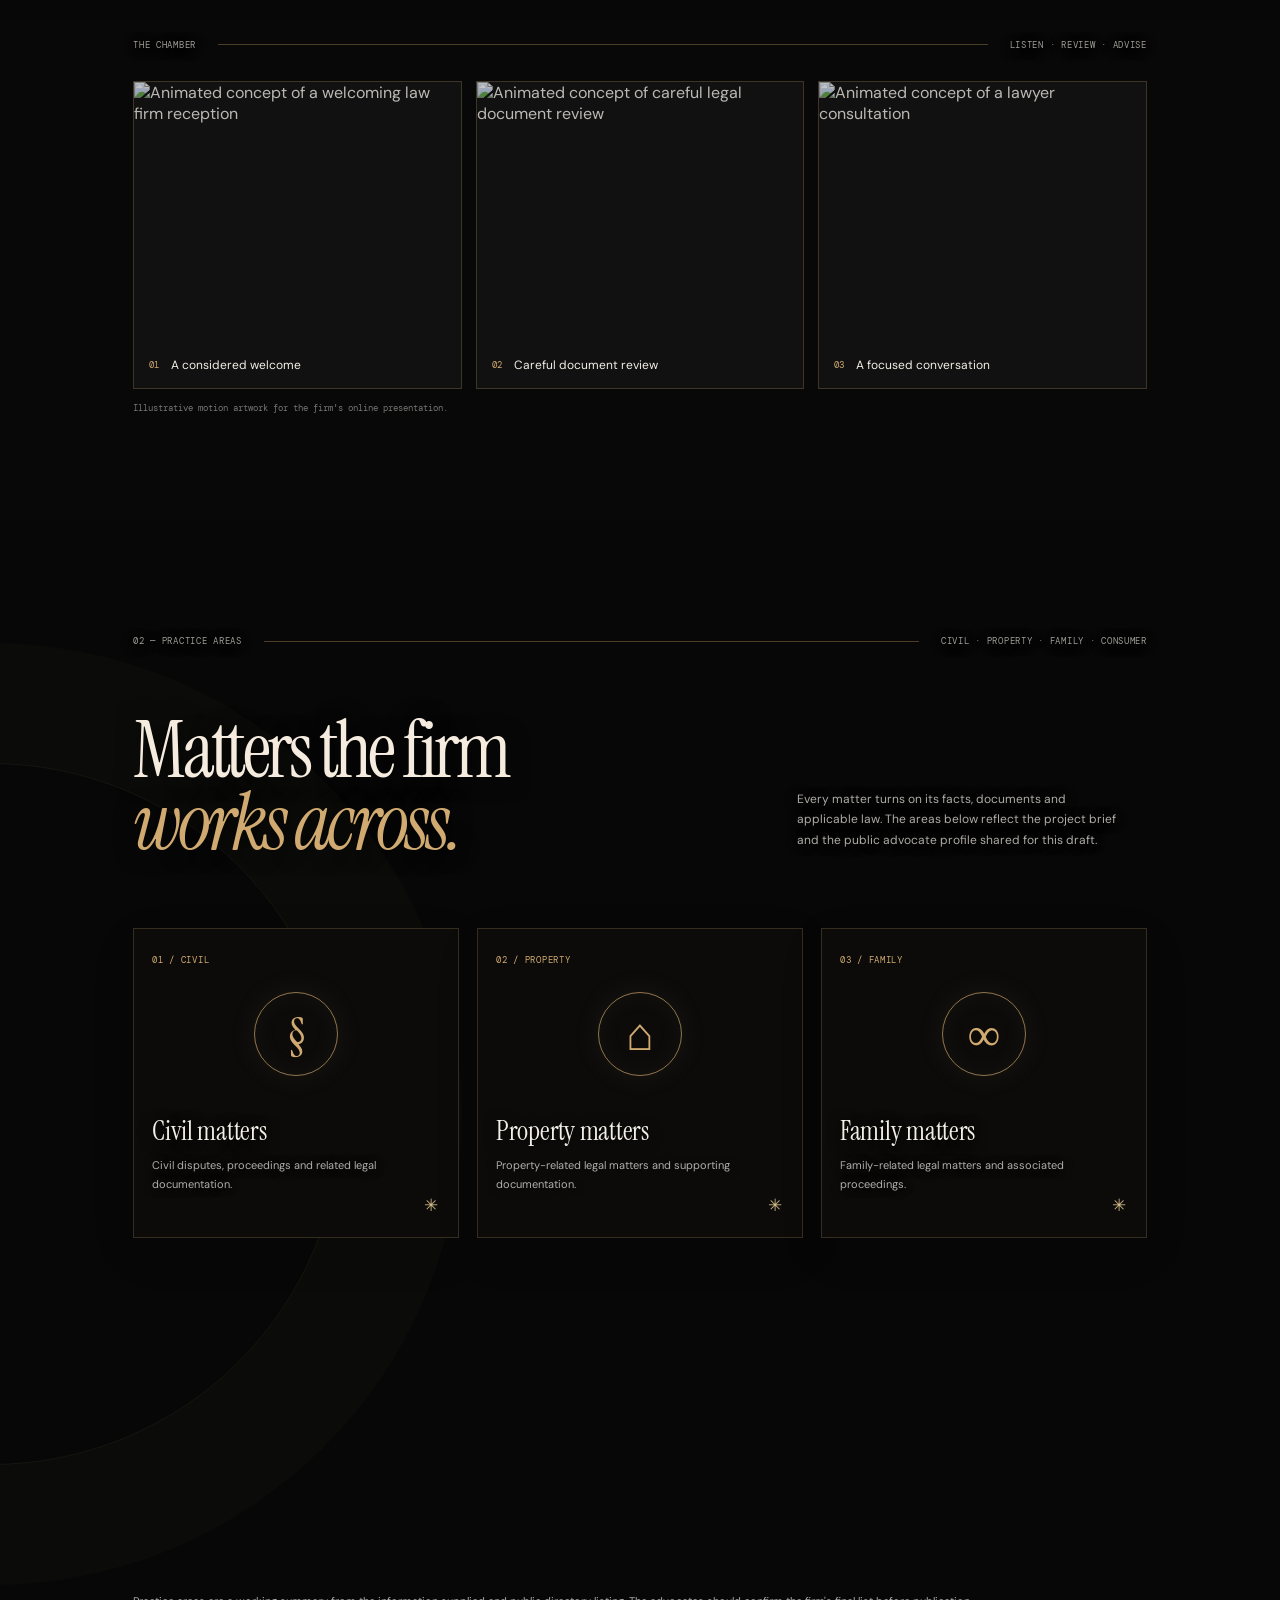
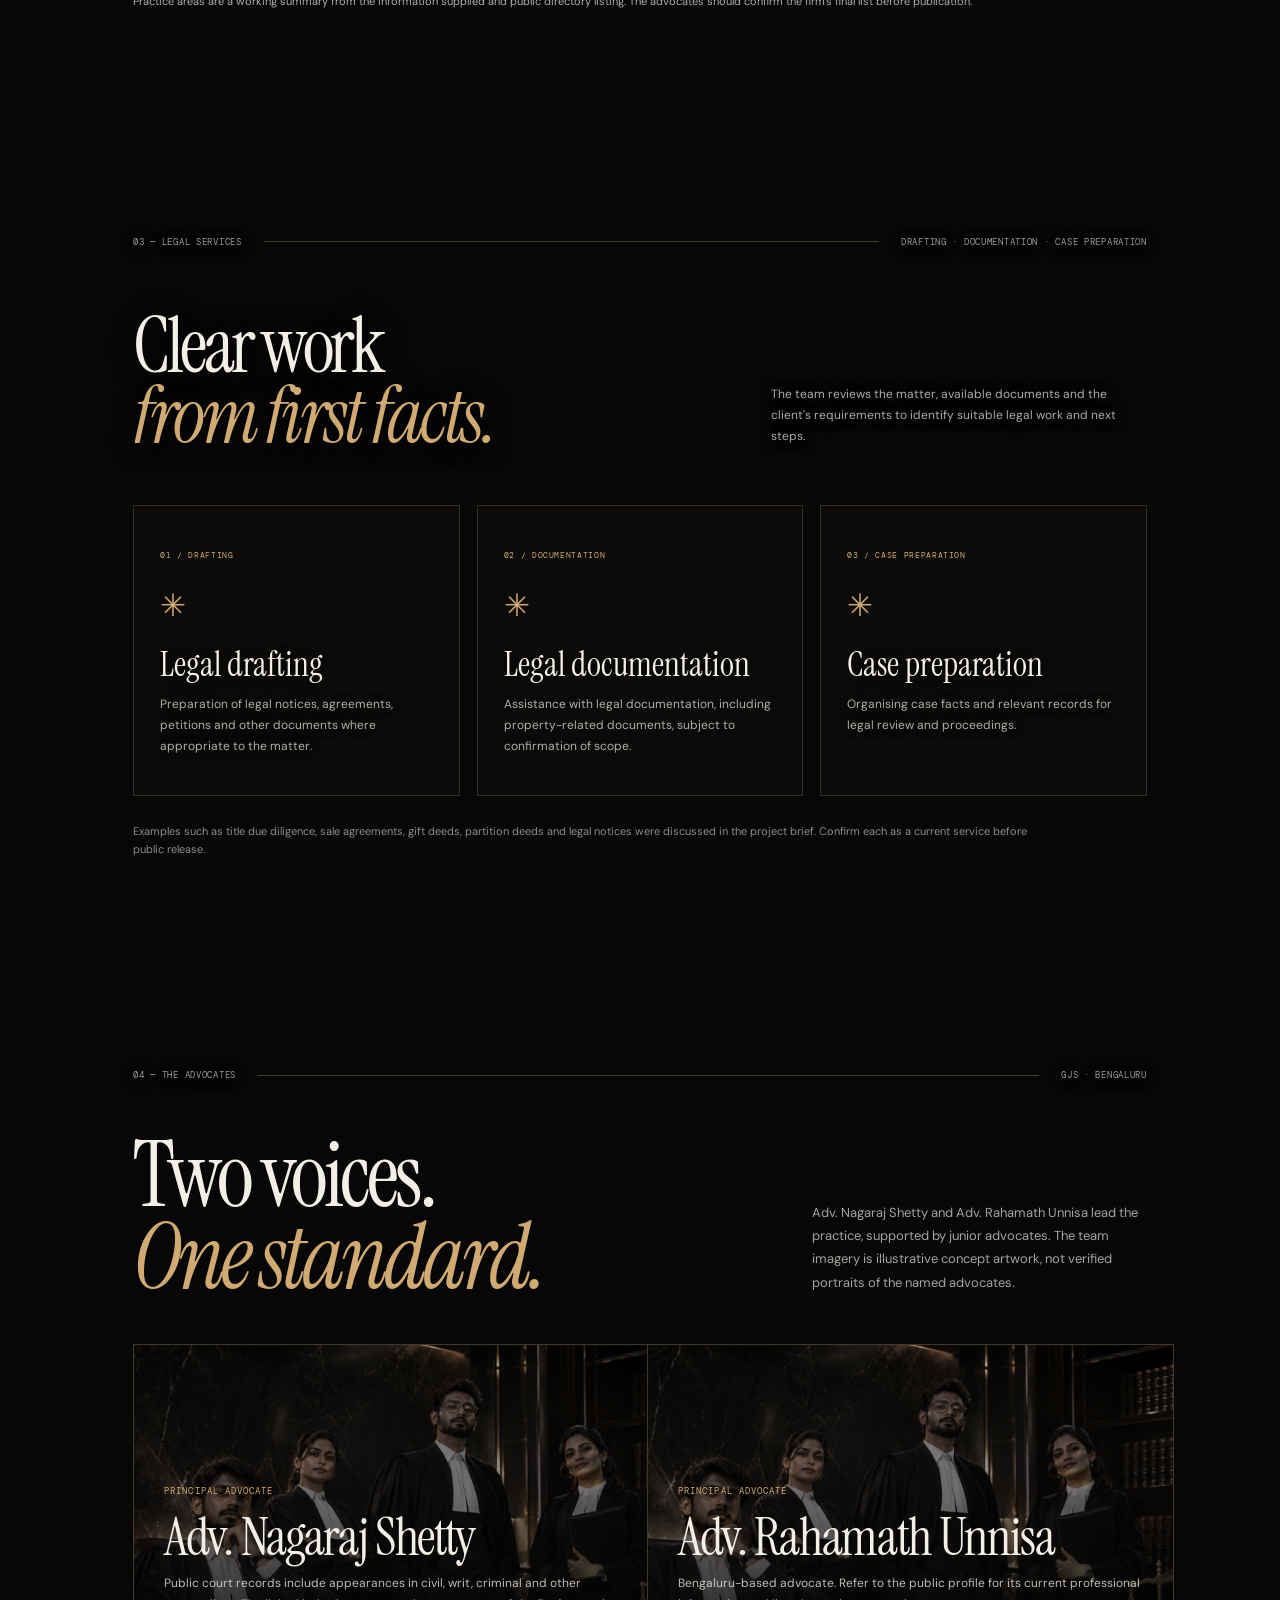
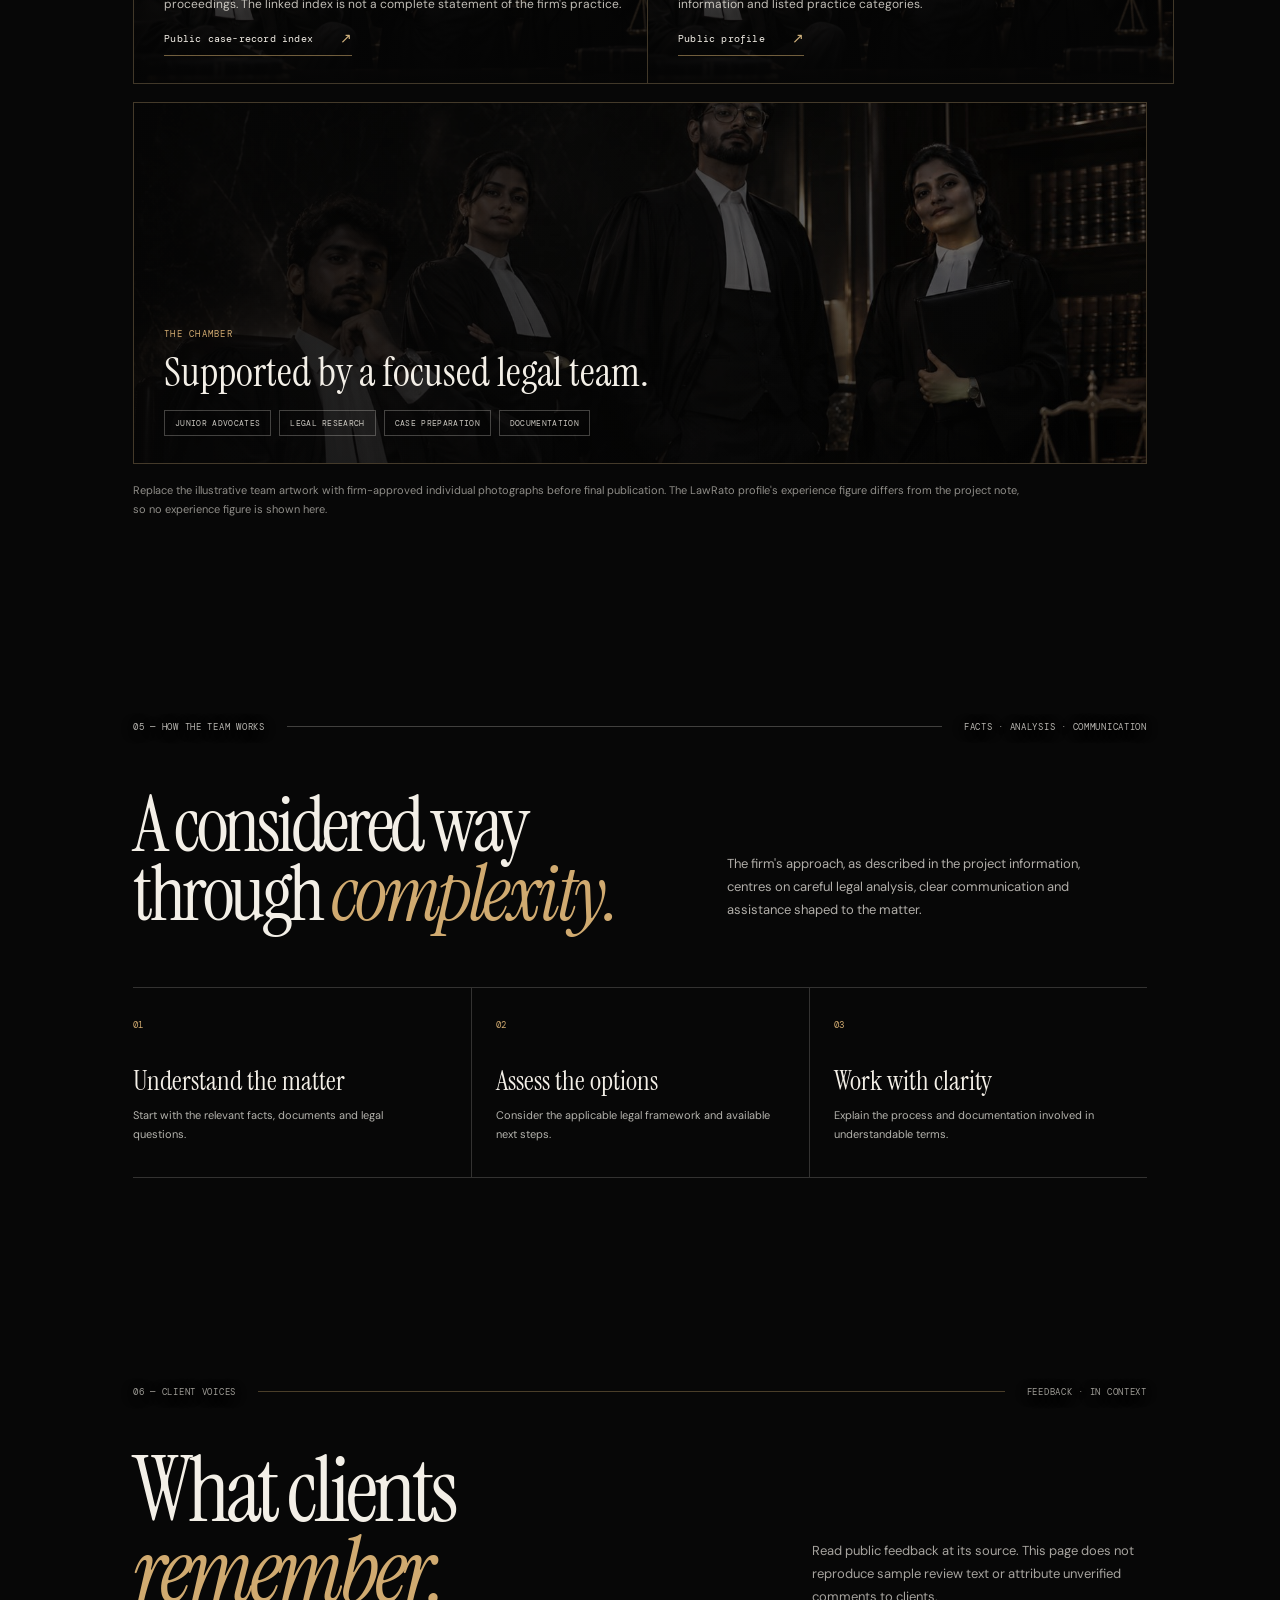
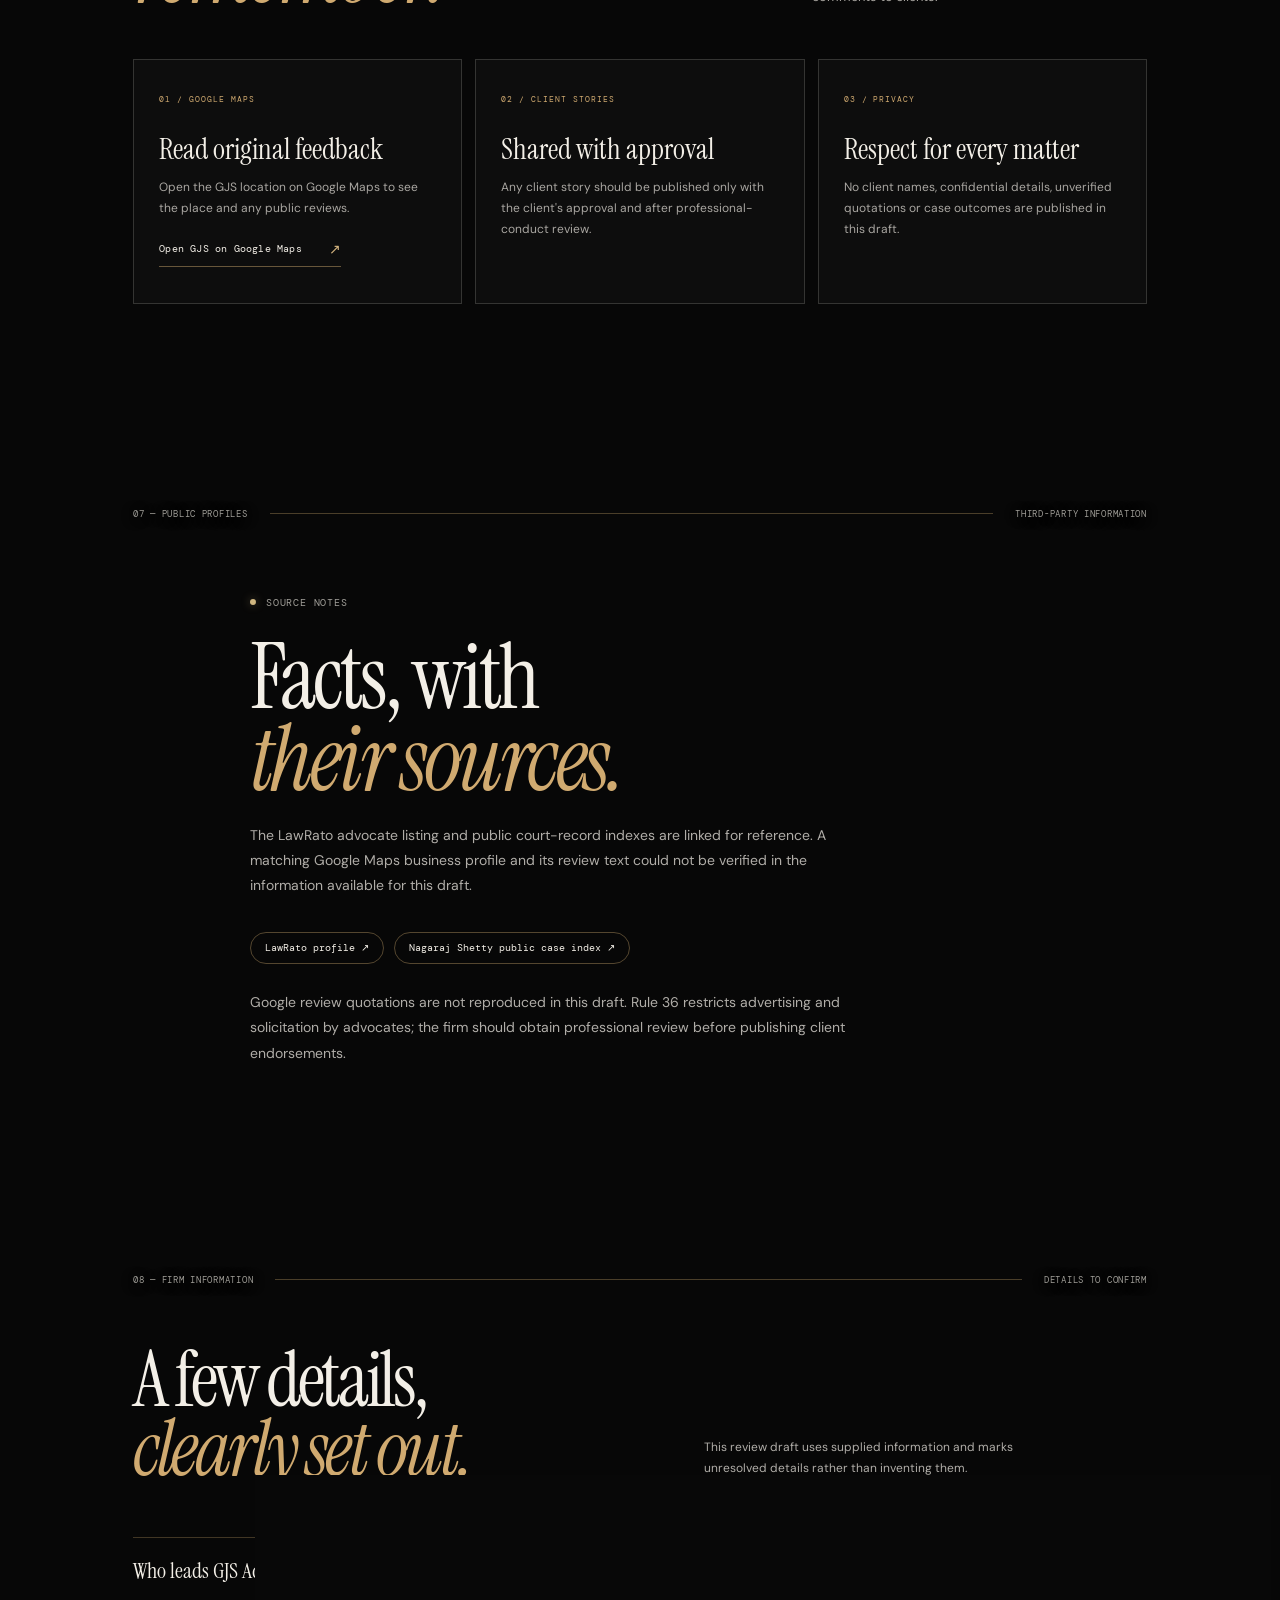
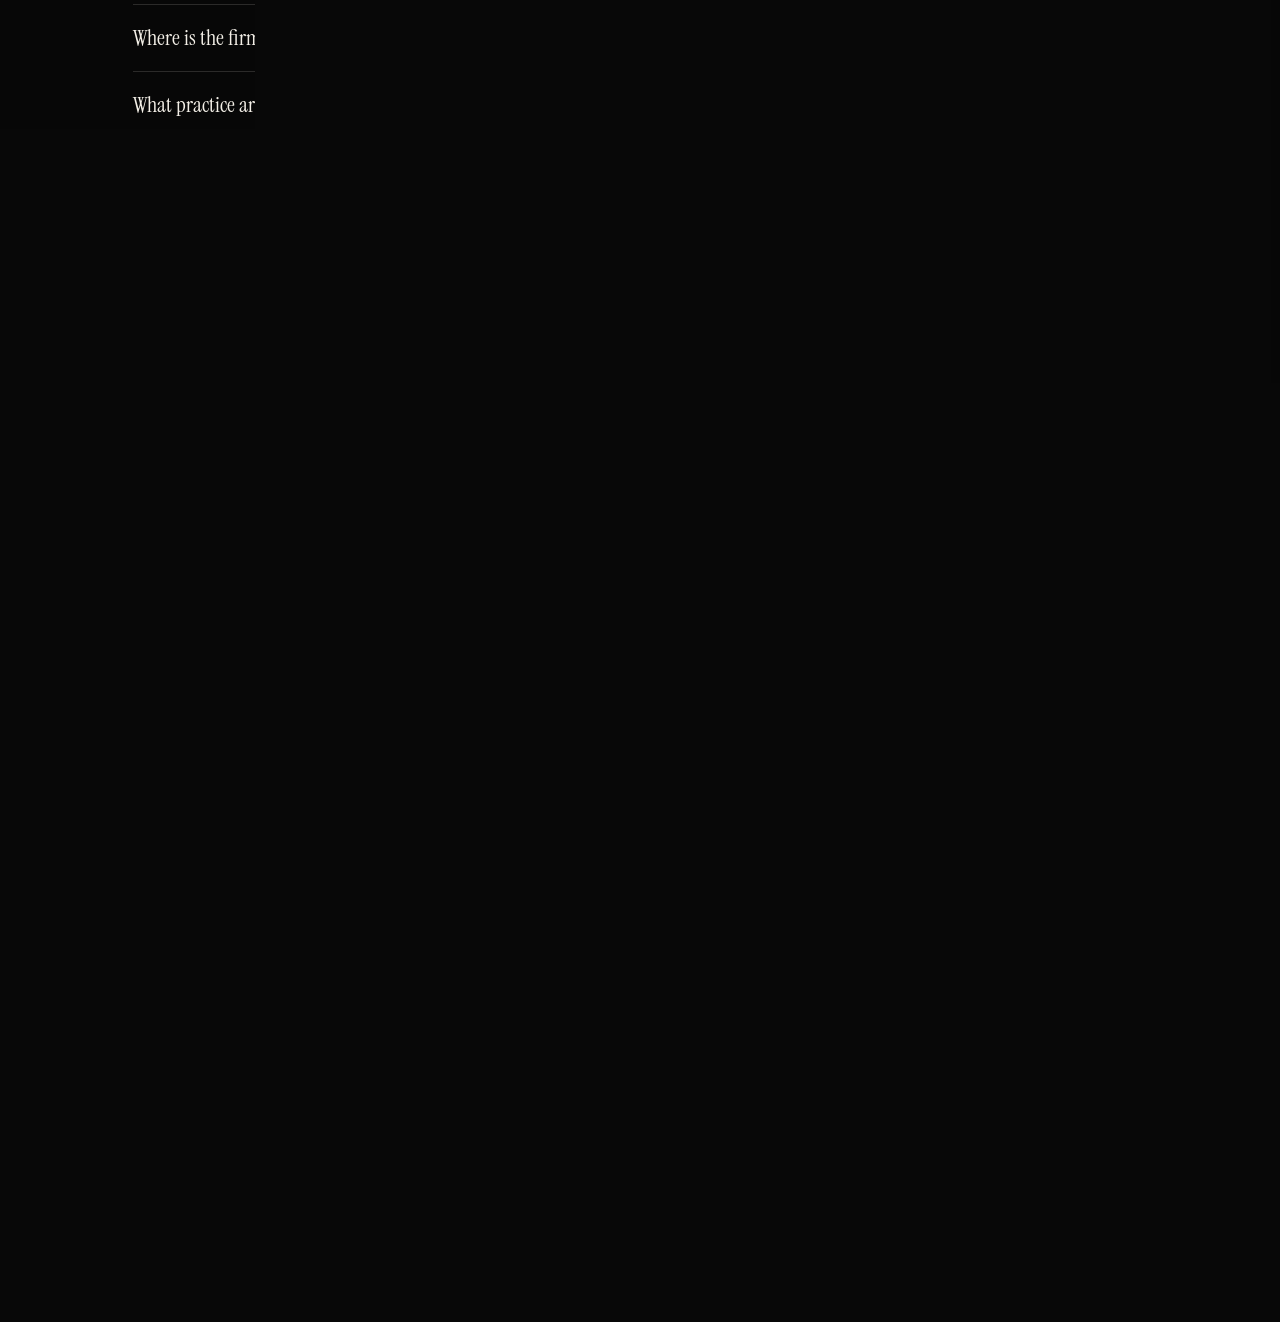
==== commit 273ee4ce: "Add firm facts rail to GJS hero" ====
--- a/client-demo/index.html
+++ b/client-demo/index.html
@@ -42,13 +42,24 @@
     <main id="top">
       <section class="hero" aria-labelledby="hero-title">
         <div class="hero-copy">
-          <p class="eyebrow"><span class="status-dot"></span> BENGALURU · KARNATAKA · INDIA</p>
-          <h1 id="hero-title"><span class="hero-title-mark">GJS</span><em class="hero-title-name">Advocates &amp; Solicitors</em></h1>
-          <p class="hero-index">FIRM PROFILE</p>
-          <div class="hero-bottomline">
-            <p>A Bengaluru legal practice led by Adv. Nagaraj Shetty and Adv. Rahamath Unnisa, with a team of junior advocates.</p>
-            <a class="round-link" href="#about" aria-label="Explore the firm"><span>↓</span></a>
+          <p class="eyebrow"><span class="status-dot"></span> BENGALURU <i></i> KARNATAKA <i></i> INDIA</p>
+          <div class="hero-main">
+            <div class="hero-primary">
+              <p class="hero-overline">A COLLABORATIVE LEGAL PRACTICE</p>
+              <h1 id="hero-title"><span class="hero-title-mark">GJS</span><em class="hero-title-name">Advocates &amp;<br />Solicitors</em></h1>
+              <p class="hero-index">FIRM PROFILE <span>—</span> BENGALURU</p>
+              <div class="hero-bottomline">
+                <p>A Bengaluru legal practice led by Adv. Nagaraj Shetty and Adv. Rahamath Unnisa, with a team of junior advocates.</p>
+                <a class="round-link" href="#about" aria-label="Explore the firm"><span>↓</span></a>
+              </div>
+            </div>
+            <aside class="hero-facts" aria-label="Firm at a glance">
+              <div class="hero-fact"><span class="hero-fact-index">01 / LEADERSHIP</span><strong>02</strong><p>Principal advocates</p><small>Nagaraj Shetty · Rahamath Unnisa</small></div>
+              <div class="hero-fact"><span class="hero-fact-index">02 / THE CHAMBER</span><strong>GJS</strong><p>Advocates &amp; Solicitors</p><small>A collaborative legal team</small></div>
+              <div class="hero-fact"><span class="hero-fact-index">03 / BASED IN</span><strong>BLR</strong><p>Bengaluru, Karnataka</p><small>India</small></div>
+            </aside>
           </div>
+          <div class="hero-edition"><span>GJS — FIRM PROFILE</span><span>SCROLL TO EXPLORE <b>↓</b></span></div>
         </div>
       </section>
 
@@ -68,9 +79,9 @@
       <section class="chamber-gallery section-wrap" aria-label="A glimpse inside the GJS chamber">
         <div class="section-kicker"><span>THE CHAMBER</span><span class="rule"></span><span>LISTEN · REVIEW · ADVISE</span></div>
         <div class="chamber-gallery-grid">
-          <figure><img src="../assets/Welcoming Reception at GJS Law Firm.gif" alt="Animated concept of a welcoming law firm reception" loading="lazy" decoding="async" /><figcaption><span>01</span> A considered welcome</figcaption></figure>
-          <figure><img src="../assets/Animated Lawyer Reviewing Documents.gif" alt="Animated concept of careful legal document review" loading="lazy" decoding="async" /><figcaption><span>02</span> Careful document review</figcaption></figure>
-          <figure><img src="../assets/Animated GJS Lawyer Consultation Storyboard.gif" alt="Animated concept of a lawyer consultation" loading="lazy" decoding="async" /><figcaption><span>03</span> A focused conversation</figcaption></figure>
+          <figure><img src="assets/Welcoming Reception at GJS Law Firm.gif" alt="Animated concept of a welcoming law firm reception" loading="lazy" decoding="async" /><figcaption><span>01</span> A considered welcome</figcaption></figure>
+          <figure><img src="assets/Animated Lawyer Reviewing Documents.gif" alt="Animated concept of careful legal document review" loading="lazy" decoding="async" /><figcaption><span>02</span> Careful document review</figcaption></figure>
+          <figure><img src="assets/Animated GJS Lawyer Consultation Storyboard.gif" alt="Animated concept of a lawyer consultation" loading="lazy" decoding="async" /><figcaption><span>03</span> A focused conversation</figcaption></figure>
         </div>
         <p class="gallery-note">Illustrative motion artwork for the firm's online presentation.</p>
       </section>
--- a/client-demo/gjs-firm.css
+++ b/client-demo/gjs-firm.css
@@ -460,20 +460,26 @@
 }
 .hero-copy {
   width:100%; max-width:none; height:100%; min-height:0;
-  padding:100px 8vw 78px; align-items:center; justify-content:center; text-align:center;
-}
-.hero-copy .eyebrow { justify-content:center; margin-bottom:26px; letter-spacing:.18em; }
+  padding:82px 8vw 218px; align-items:center; justify-content:center; text-align:center;
+}
+.hero-copy .eyebrow { justify-content:center; margin-bottom:22px; letter-spacing:.18em; }
 .hero h1 {
-  display:grid; justify-items:center; gap:12px; max-width:100%; margin:0 auto 17px;
+  position:relative; isolation:isolate; display:grid; justify-items:center; gap:12px;
+  max-width:100%; margin:0 auto 13px; padding:8px 30px 12px;
   font-size:unset; line-height:1; letter-spacing:0; text-wrap:balance;
+}
+.hero h1::before {
+  content:""; position:absolute; z-index:-1; inset:-38px -84px;
+  background:radial-gradient(ellipse at center,rgba(5,5,5,.48) 0%,rgba(5,5,5,.25) 45%,transparent 76%);
+  pointer-events:none;
 }
 .hero-title-mark {
   display:block; color:#f3efe7; font:400 clamp(82px,10vw,132px)/.8 var(--serif);
-  letter-spacing:.035em; text-shadow:0 2px 28px rgba(0,0,0,.36);
+  letter-spacing:.035em; text-shadow:0 2px 28px rgba(0,0,0,.48);
 }
 .hero-title-name {
   display:block; color:#d8b477; font:italic 400 clamp(44px,6.05vw,82px)/1.02 var(--serif);
-  letter-spacing:.018em; white-space:nowrap; text-shadow:0 2px 24px rgba(0,0,0,.32);
+  letter-spacing:.018em; white-space:nowrap; text-shadow:0 2px 24px rgba(0,0,0,.48);
 }
 .hero-index {
   position:static; display:inline-flex; align-items:center; justify-content:center;
@@ -483,6 +489,30 @@
 }
 .hero-bottomline { justify-content:center; align-items:center; gap:24px; max-width:680px; margin:0 auto; }
 .hero-bottomline p { max-width:520px; text-align:center; }
+.hero-copy > .eyebrow,
+.hero-title-mark,
+.hero-title-name,
+.hero-index,
+.hero-bottomline p,
+.hero-bottomline .round-link {
+  animation:hero-arrive .72s cubic-bezier(.2,.72,.22,1) both;
+}
+.hero-title-mark { animation-delay:.08s; }
+.hero-title-name { animation-delay:.16s; }
+.hero-index { animation-delay:.23s; }
+.hero-bottomline p { animation-delay:.31s; }
+.hero-bottomline .round-link { animation-delay:.38s; }
+.hero .round-link { transition:transform .28s ease,border-color .28s ease,background-color .28s ease; }
+.hero .round-link:hover { transform:translateY(3px); }
+@keyframes hero-arrive {
+  from { opacity:0; transform:translate3d(0,12px,0); }
+  to { opacity:1; transform:translate3d(0,0,0); }
+}
+.office-world .office-light-strip { animation:chamber-light-breathe 7s ease-in-out infinite alternate; }
+@keyframes chamber-light-breathe {
+  from { opacity:.72; }
+  to { opacity:1; }
+}
 .hero::before {
   background:radial-gradient(ellipse at 50% 47%,rgba(5,5,5,.34) 0%,rgba(5,5,5,.18) 38%,rgba(5,5,5,.035) 76%,transparent 100%);
 }
@@ -508,7 +538,7 @@
 .office-world.is-compact .office-light-strip { filter:none!important; box-shadow:none!important; }
 @media (max-width:760px) {
   .hero { height:760px; min-height:760px; }
-  .hero-copy { min-height:0; padding:96px 20px 48px; }
+  .hero-copy { min-height:0; padding:82px 20px 138px; }
   .hero-copy .eyebrow { margin-bottom:24px; font-size:8px; }
   .hero-title-mark { font-size:clamp(78px,20vw,108px); }
   .hero-title-name {
@@ -519,5 +549,153 @@
   .hero-bottomline { gap:16px; }
   .hero-bottomline p { font-size:11px; }
   .hero::before { background:radial-gradient(ellipse at center,rgba(5,5,5,.3),rgba(5,5,5,.08) 72%,transparent); }
+  .hero h1 { padding-right:0; padding-left:0; }
+  .hero h1::before { inset:-34px -28px; }
+}
+@media (prefers-reduced-motion: reduce) {
+  .hero-copy > .eyebrow,
+  .hero-title-mark,
+  .hero-title-name,
+  .hero-index,
+  .hero-bottomline p,
+  .hero-bottomline .round-link,
+  .office-world .office-light-strip {
+    animation:none!important;
+  }
+  .hero .round-link { transition:none!important; }
+}
+
+/* Editorial firm-profile hero inspired by bold athlete profile compositions. */
+.hero {
+  min-height:760px; height:min(980px,100svh); padding:0; isolation:isolate;
+}
+.hero-copy {
+  display:flex; flex-direction:column; align-items:stretch; justify-content:space-between;
+  width:100%; max-width:1480px; height:100%; min-height:760px; margin:0 auto;
+  padding:119px 7vw 34px; text-align:left;
+}
+.hero-copy .eyebrow {
+  justify-content:flex-start; gap:11px; margin:0; color:rgba(243,239,231,.82);
+  font-size:9px; letter-spacing:.2em;
+}
+.hero-copy .eyebrow i { width:15px; height:1px; background:rgba(201,166,107,.7); }
+.hero-main {
+  display:grid; grid-template-columns:minmax(0,1fr) minmax(245px,.38fr);
+  align-items:center; gap:6.5vw; width:100%; margin:auto 0; padding:28px 0 20px;
+}
+.hero-primary { min-width:0; max-width:850px; }
+.hero-overline {
+  margin:0 0 20px 7px; color:#d0aa70; font:9px/1.4 var(--mono);
+  letter-spacing:.2em; animation:hero-arrive .68s .02s both;
+}
+.hero h1 {
+  justify-items:start; gap:14px; max-width:900px; margin:0 0 19px;
+  padding:10px 14px 13px 0; text-align:left; text-wrap:balance;
+}
+.hero h1::before {
+  inset:-34px -100px -36px -80px;
+  background:radial-gradient(ellipse at 42% 50%,rgba(5,5,5,.52),rgba(5,5,5,.24) 53%,transparent 79%);
+}
+.hero-title-mark {
+  font-size:clamp(104px,13.4vw,186px); line-height:.72; letter-spacing:-.025em;
+  text-shadow:0 3px 32px rgba(0,0,0,.42);
+}
+.hero-title-name {
+  max-width:900px; font-size:clamp(46px,6.1vw,84px); line-height:.91;
+  letter-spacing:-.025em; white-space:normal; text-wrap:balance;
+  text-shadow:0 3px 28px rgba(0,0,0,.48);
+}
+.hero-index {
+  display:flex; align-items:center; gap:11px; width:max-content; margin:0 0 24px 7px;
+  padding:8px 0; border:0; border-bottom:1px solid rgba(201,166,107,.47);
+  background:transparent; color:#e3c68f; font-size:8px; letter-spacing:.19em;
+  animation:hero-arrive .68s .22s both;
+}
+.hero-index span { color:rgba(243,239,231,.48); }
+.hero-bottomline {
+  justify-content:flex-start; align-items:center; gap:25px; max-width:590px; margin:0 0 0 7px;
+}
+.hero-bottomline p {
+  max-width:430px; margin:0; color:rgba(243,239,231,.82); text-align:left;
+  font-size:12px; line-height:1.8;
+}
+.hero-facts {
+  display:grid; align-self:center; gap:0; min-width:0;
+  border-top:1px solid rgba(201,166,107,.48); border-bottom:1px solid rgba(201,166,107,.3);
+  background:linear-gradient(120deg,rgba(10,9,8,.38),rgba(10,9,8,.12));
+  transform:perspective(900px) rotateY(-4deg); transform-origin:left center;
+  animation:hero-rail-in .82s .2s cubic-bezier(.2,.72,.22,1) both;
+}
+.hero-fact {
+  position:relative; display:grid; grid-template-columns:minmax(70px,.48fr) minmax(0,1fr);
+  align-items:center; column-gap:16px; min-height:114px; padding:15px 17px;
+  border-bottom:1px solid rgba(243,239,231,.15); transition:background-color .3s ease,transform .3s ease;
+}
+.hero-fact:last-child { border-bottom:0; }
+.hero-fact:hover { background:rgba(201,166,107,.08); transform:translateX(-4px); }
+.hero-fact-index { grid-column:1/-1; margin-bottom:3px; color:rgba(243,239,231,.6); font:8px/1.3 var(--mono); letter-spacing:.12em; }
+.hero-fact strong {
+  grid-row:2/4; color:#d0aa70; font:400 clamp(42px,4.7vw,66px)/.8 var(--serif);
+  letter-spacing:-.045em;
+}
+.hero-fact p { align-self:end; margin:0; color:#f3efe7; font:400 19px/1 var(--serif); }
+.hero-fact small { align-self:start; margin-top:6px; color:rgba(243,239,231,.55); font:8px/1.5 var(--sans); }
+.hero-edition {
+  display:flex; justify-content:space-between; gap:20px; padding-top:12px;
+  border-top:1px solid rgba(243,239,231,.16); color:rgba(243,239,231,.49);
+  font:8px/1.4 var(--mono); letter-spacing:.13em;
+}
+.hero-edition b { margin-left:8px; color:#d0aa70; font-size:12px; font-weight:400; }
+.hero-copy .eyebrow, .hero-bottomline .round-link { animation:hero-arrive .7s .08s both; }
+.hero-bottomline p { animation:hero-arrive .7s .28s both; }
+.hero-bottomline .round-link { animation-delay:.36s; }
+@keyframes hero-rail-in {
+  from { opacity:0; transform:perspective(900px) rotateY(-8deg) translate3d(16px,8px,0); }
+  to { opacity:1; transform:perspective(900px) rotateY(-4deg) translate3d(0,0,0); }
+}
+.hero::before {
+  background:radial-gradient(ellipse at 39% 51%,rgba(5,5,5,.28),rgba(5,5,5,.12) 46%,transparent 78%);
+}
+@media (max-width:1050px) {
+  .hero-main { grid-template-columns:minmax(0,1fr) minmax(225px,.44fr); gap:4vw; }
+  .hero-fact { grid-template-columns:58px minmax(0,1fr); column-gap:12px; padding:13px; }
+  .hero-fact p { font-size:17px; }
+}
+@media (max-width:760px) {
+  .hero { height:auto; min-height:0; }
+  .hero-copy { height:auto; min-height:100svh; padding:98px 22px 25px; }
+  .hero-copy .eyebrow { gap:8px; font-size:7px; letter-spacing:.13em; }
+  .hero-copy .eyebrow i { width:9px; }
+  .hero-main { grid-template-columns:1fr; gap:28px; margin:auto 0; padding:45px 0 28px; }
+  .hero-primary { max-width:600px; }
+  .hero-overline { margin:0 0 17px 2px; font-size:8px; }
+  .hero h1 { gap:11px; margin-bottom:16px; padding:5px 0 9px; }
+  .hero-title-mark { font-size:clamp(96px,21vw,142px); }
+  .hero-title-name { font-size:clamp(42px,9.1vw,62px); line-height:.94; }
+  .hero h1::before { inset:-30px -28px; }
+  .hero-index { margin:0 0 19px 2px; font-size:7px; }
+  .hero-bottomline { gap:16px; margin-left:2px; }
+  .hero-bottomline p { max-width:390px; font-size:11px; }
+  .hero-facts { grid-template-columns:repeat(3,minmax(0,1fr)); transform:none; }
+  .hero-fact { display:flex; flex-direction:column; align-items:flex-start; justify-content:center; gap:7px; min-height:132px; padding:12px 10px; border-bottom:0; border-right:1px solid rgba(243,239,231,.15); }
+  .hero-fact:last-child { border-right:0; }
+  .hero-fact-index { margin:0; font-size:6px; letter-spacing:.07em; }
+  .hero-fact strong { order:2; font-size:clamp(36px,9vw,48px); }
+  .hero-fact p { order:3; font-size:15px; }
+  .hero-fact small { order:4; margin:0; font-size:7px; }
+  .hero-edition { font-size:7px; letter-spacing:.08em; }
+}
+@media (max-width:390px) {
+  .hero-copy { padding-inline:17px; }
+  .hero-fact { min-height:125px; padding:10px 7px; }
+  .hero-fact-index { font-size:5.5px; }
+  .hero-fact p { font-size:13px; }
+  .hero-fact small { font-size:6px; }
+}
+@media (prefers-reduced-motion:reduce) {
+  .hero-overline,.hero-copy .eyebrow,.hero-title-mark,.hero-title-name,.hero-index,
+  .hero-bottomline p,.hero-bottomline .round-link,.hero-facts { animation:none!important; }
+  .hero-facts { transform:none; }
+  .hero-fact { transition:none; }
 }
 
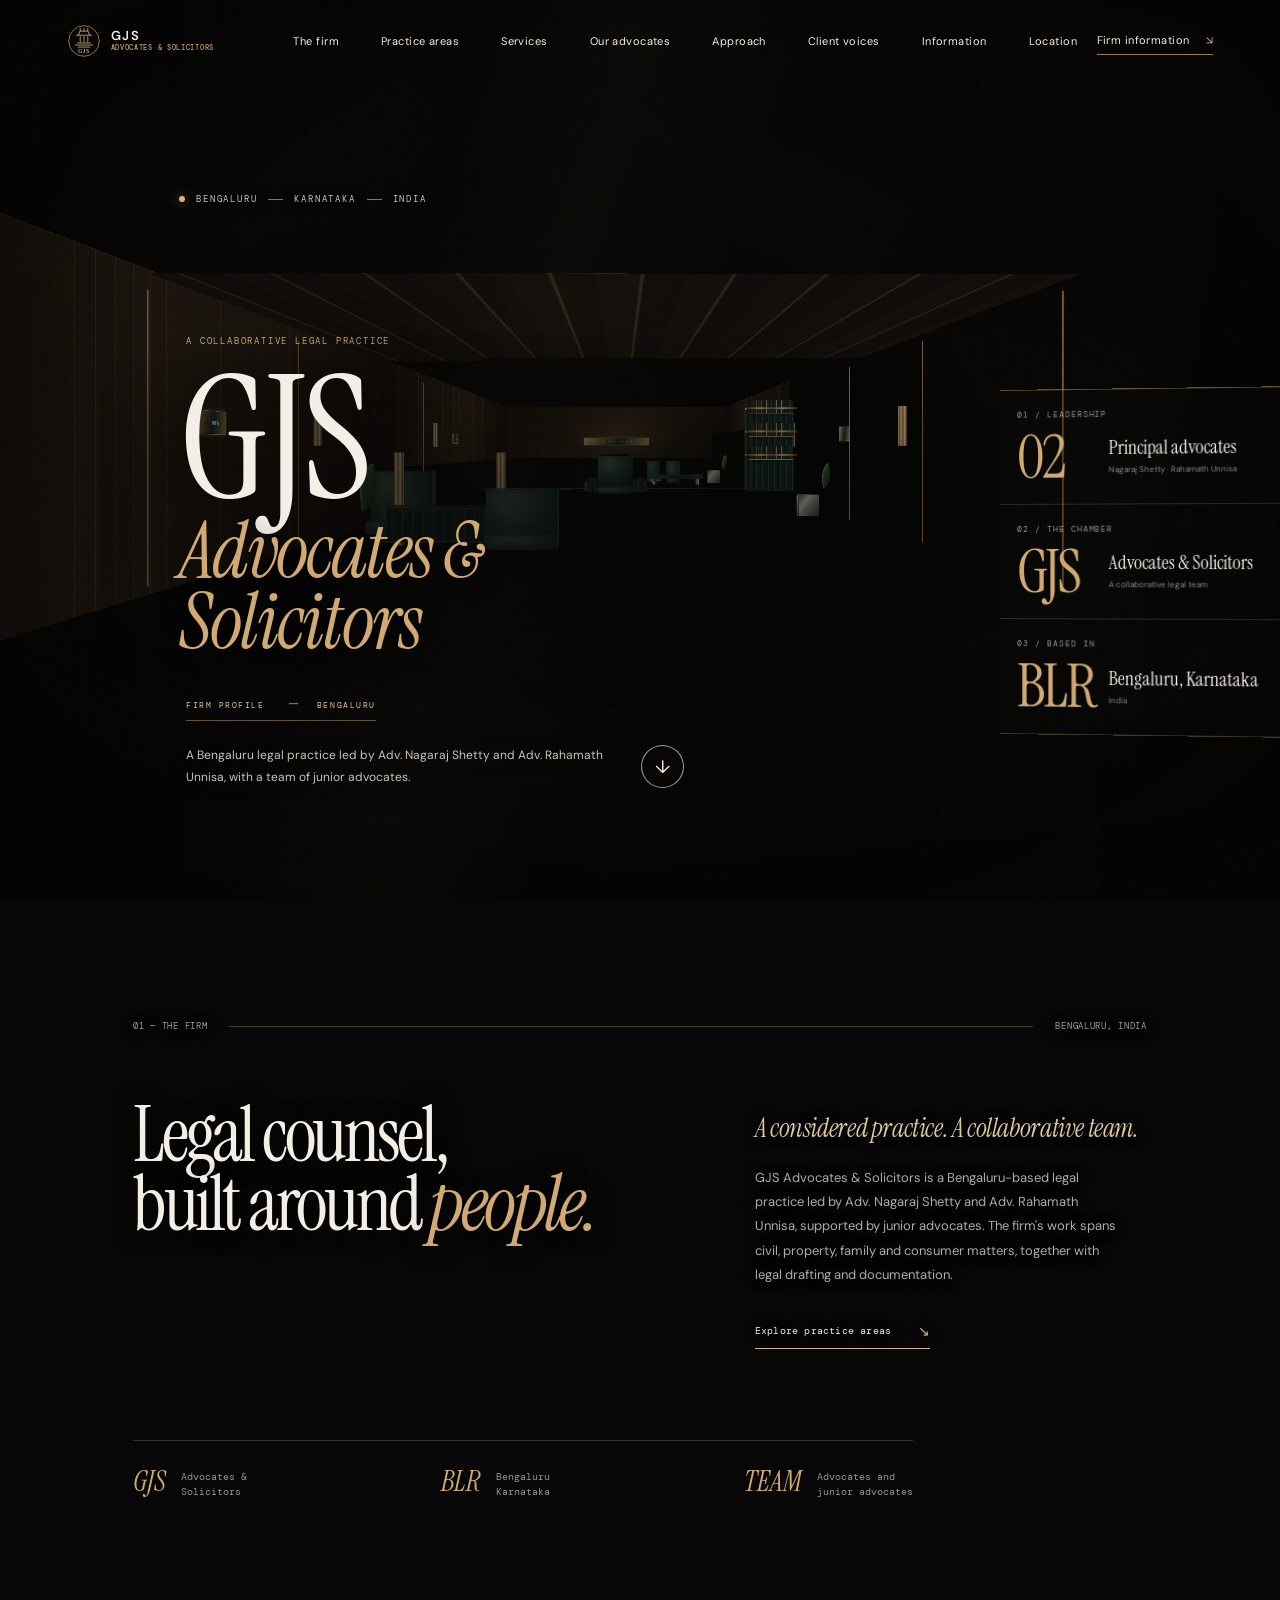
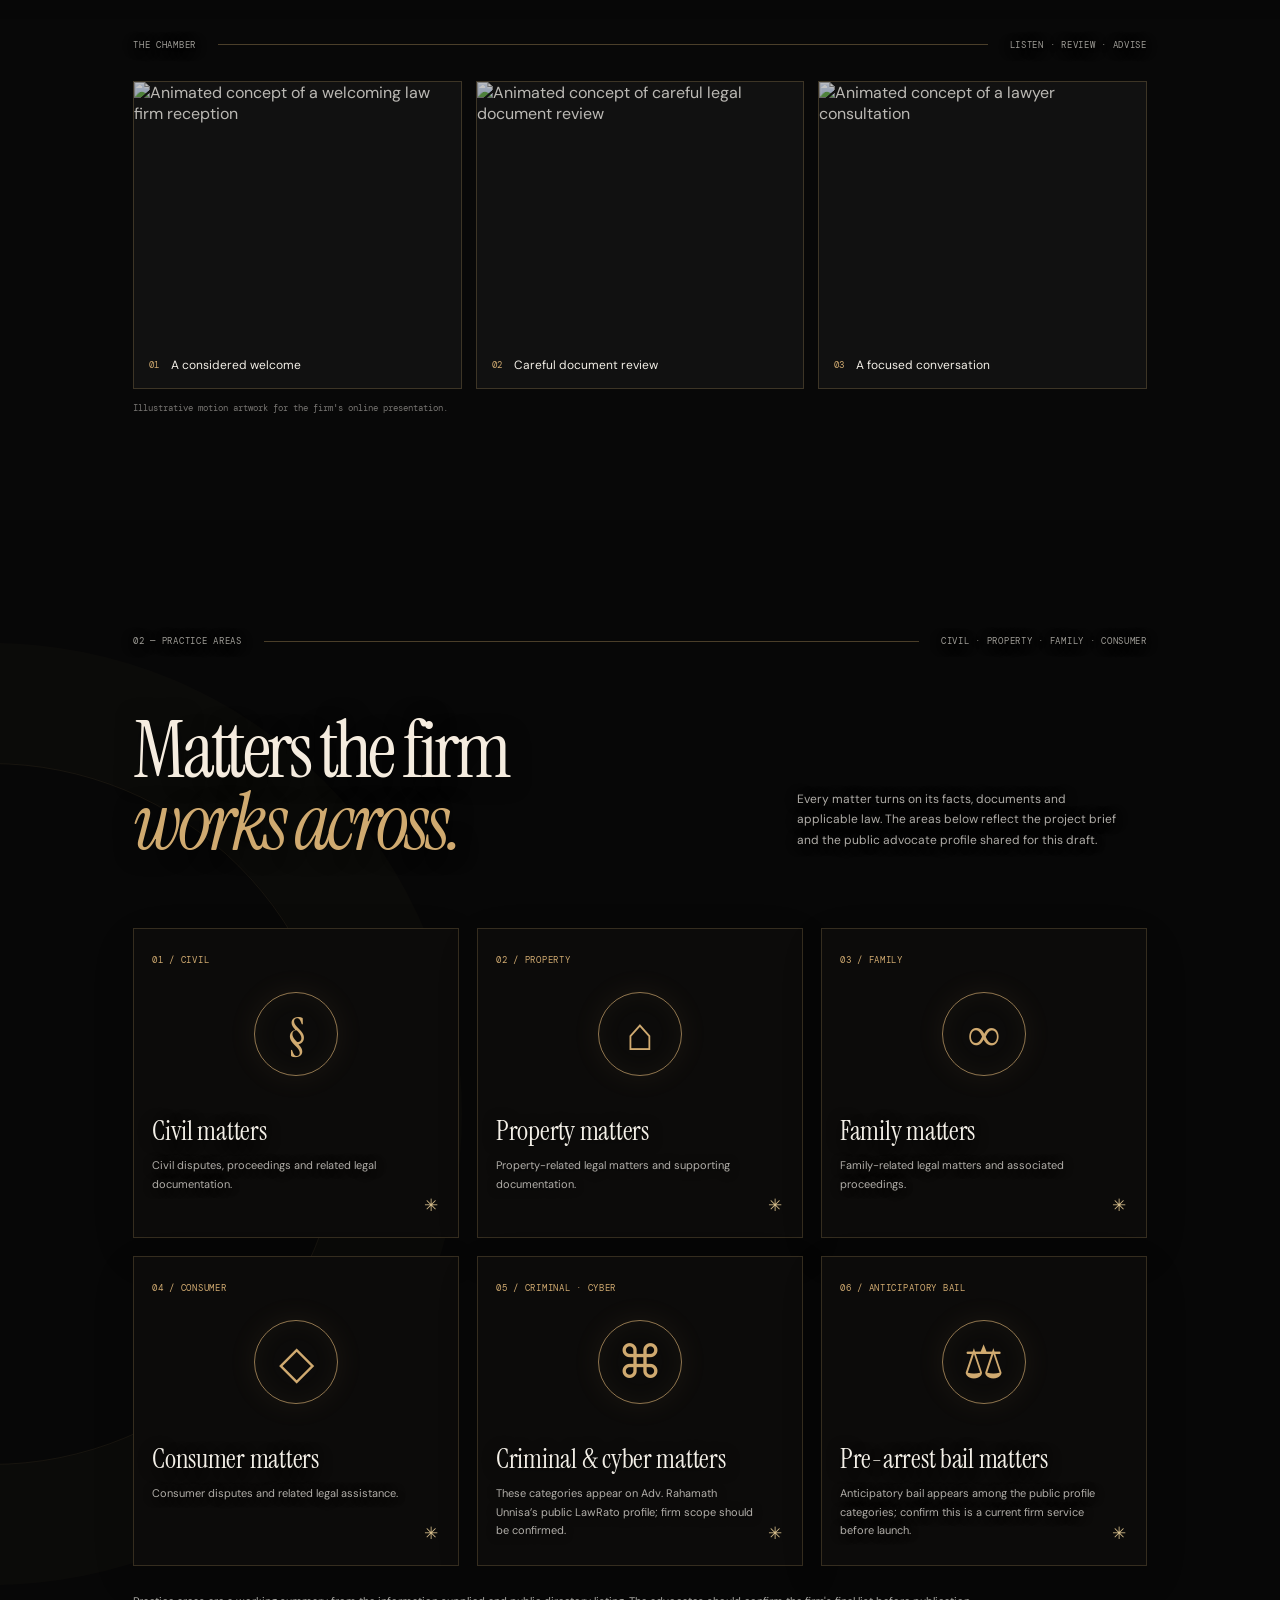
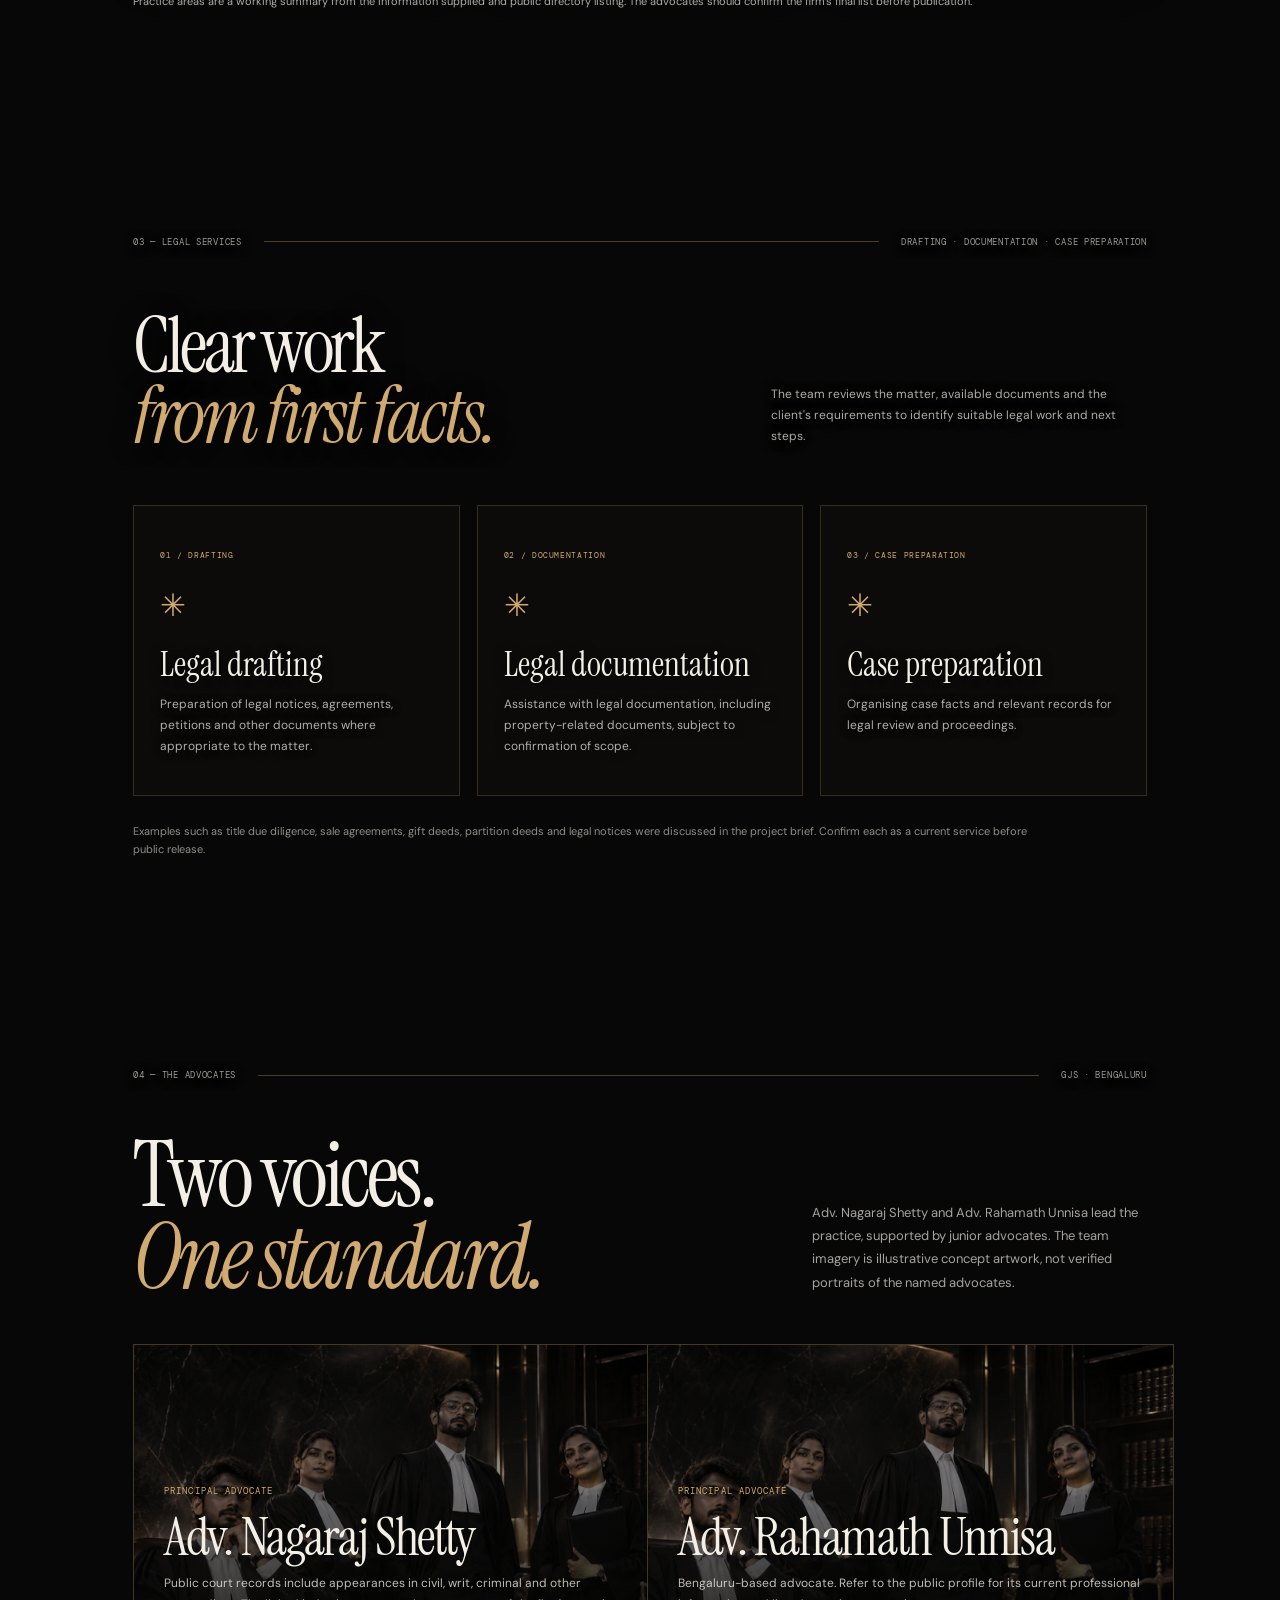
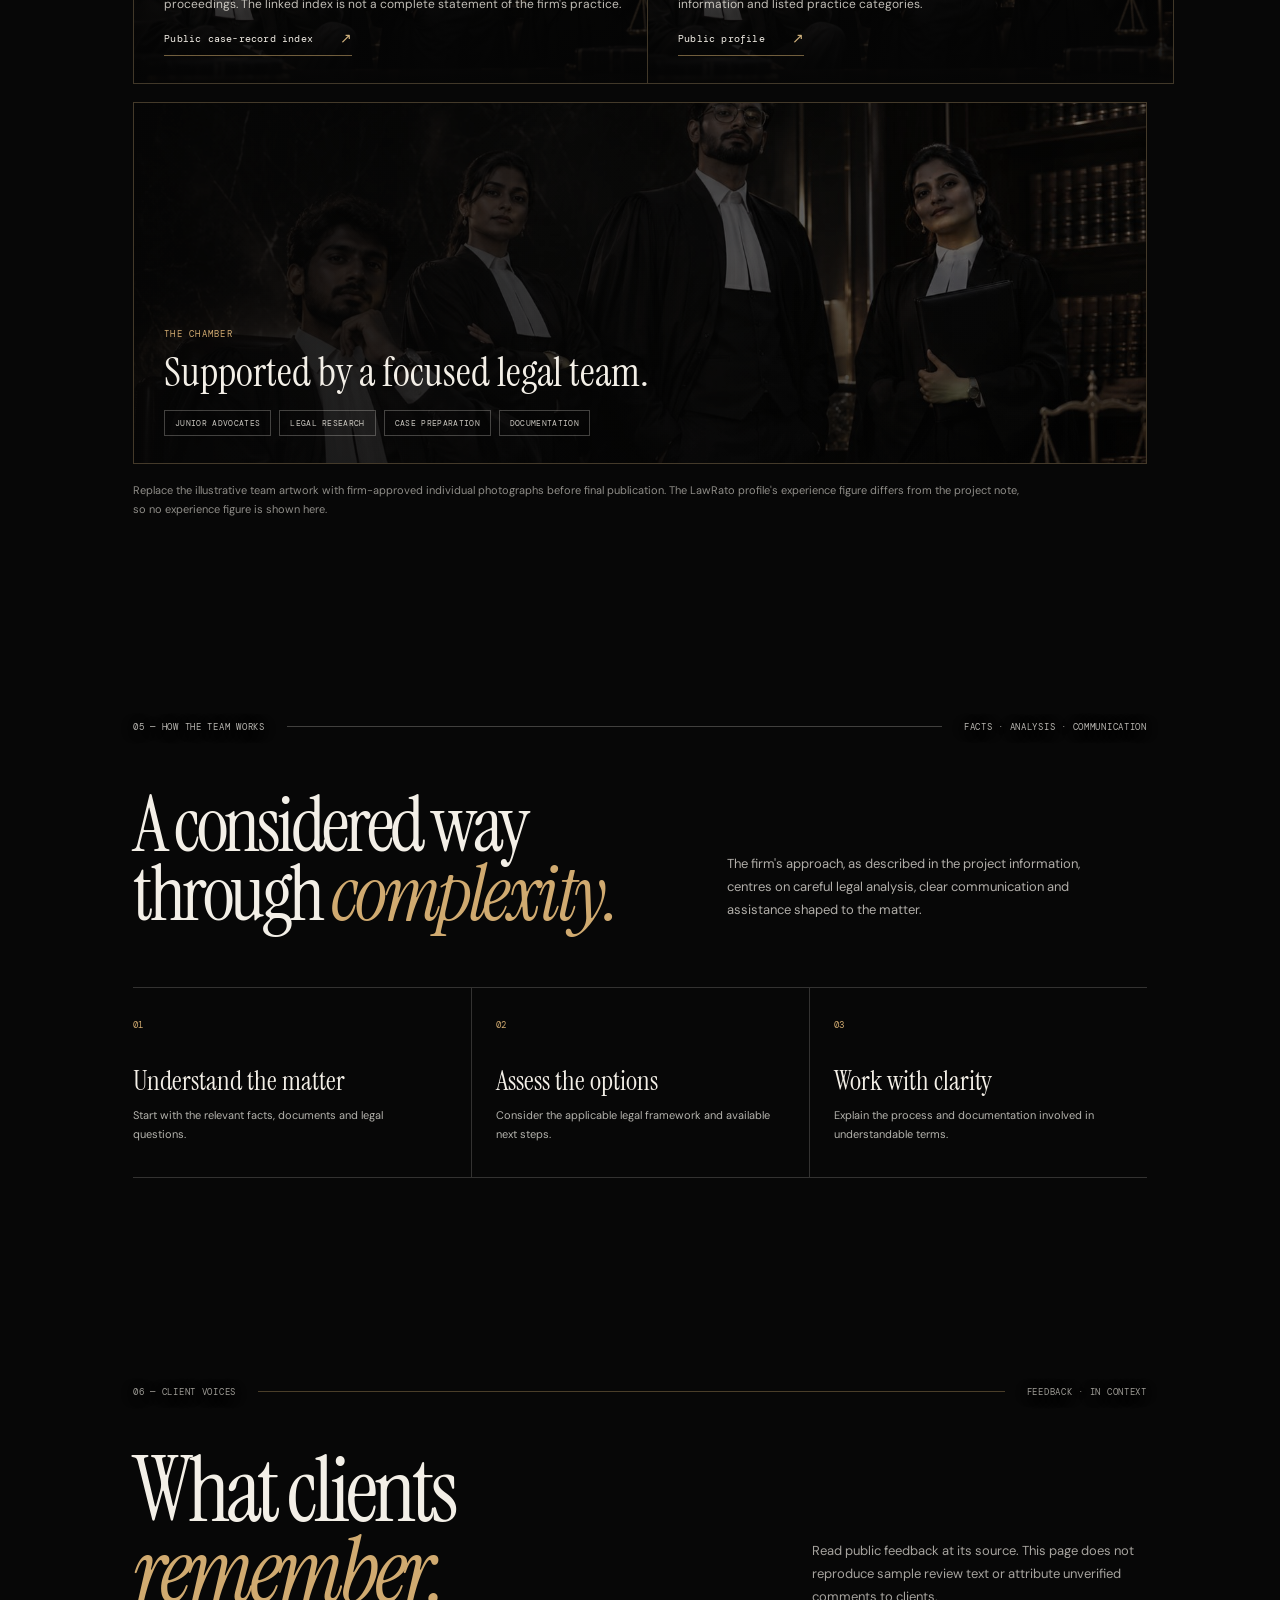
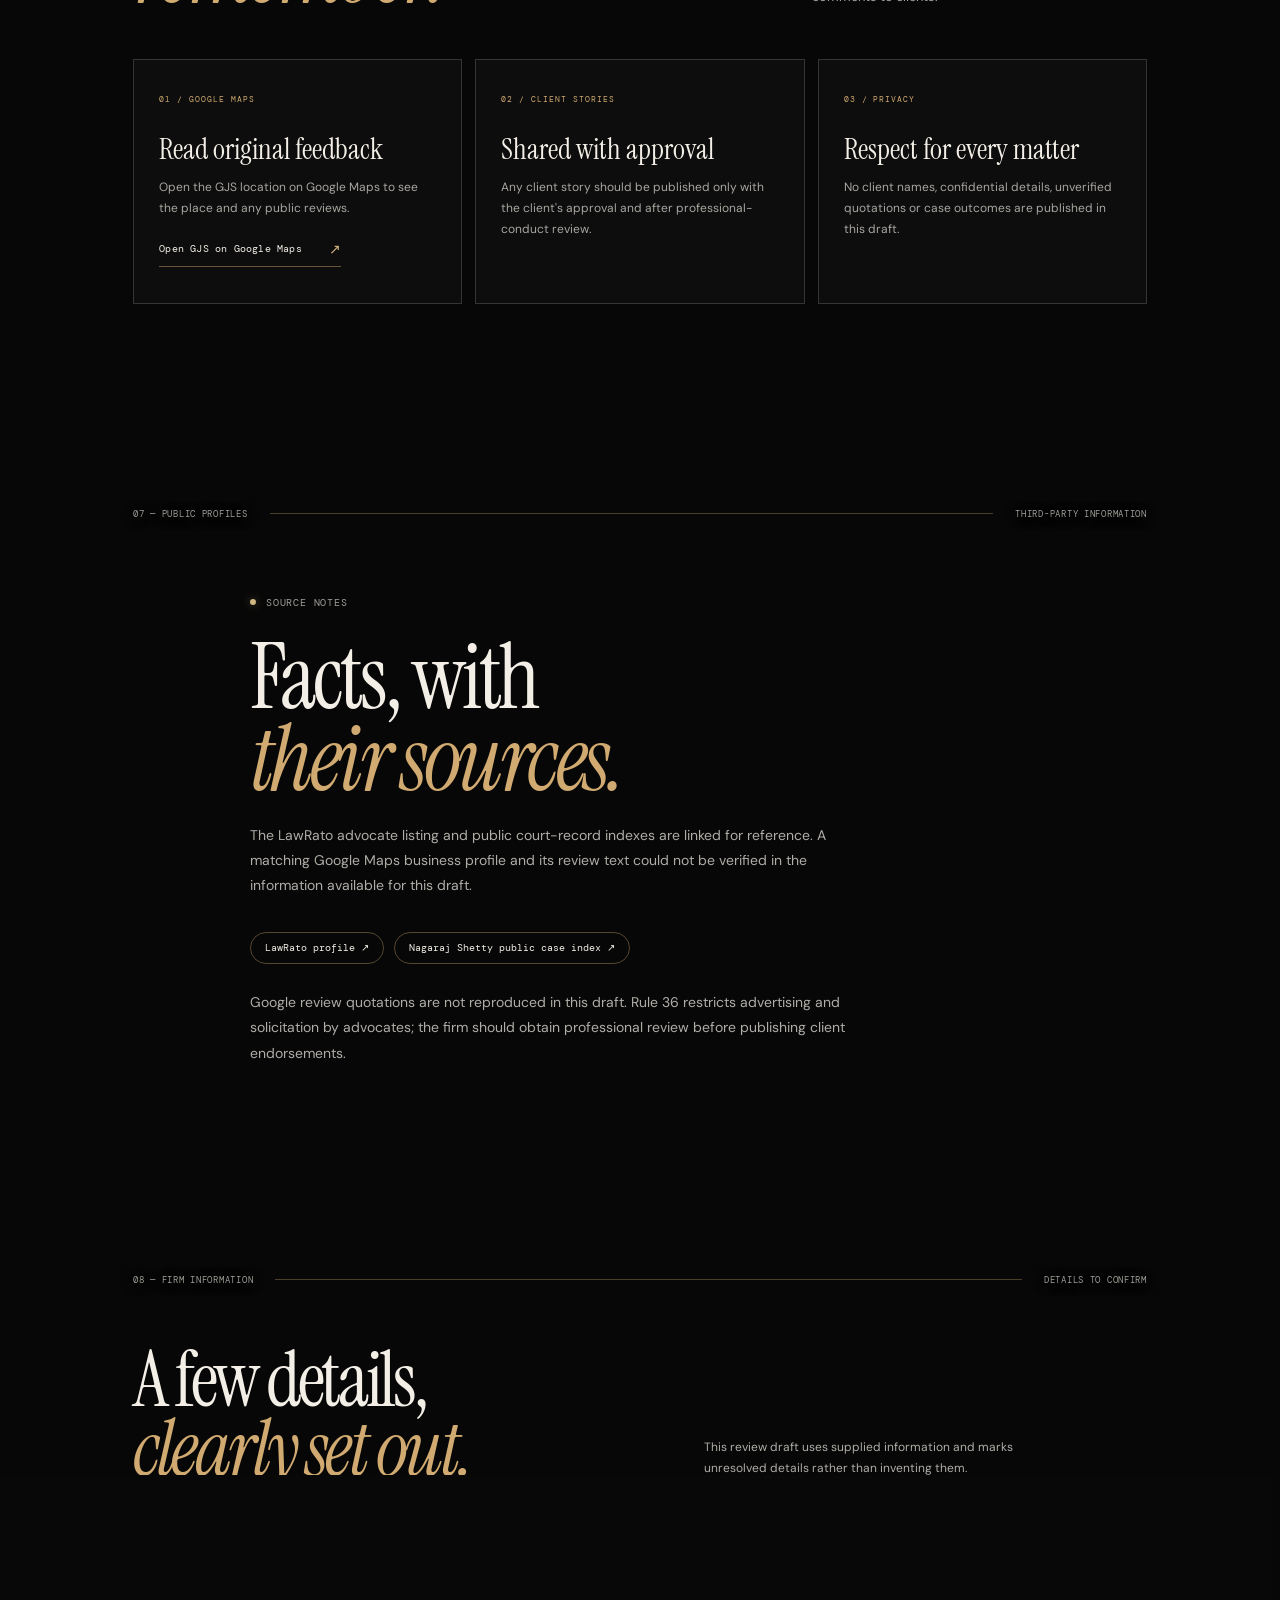
==== commit 9fb15ae7: "Load responsive mobile and tablet refinements" ====
--- a/client-demo/index.html
+++ b/client-demo/index.html
@@ -19,6 +19,7 @@
     <link rel="stylesheet" href="performance.css" />
     <link rel="stylesheet" href="rah-unissa.css" />
     <link rel="stylesheet" href="gjs-firm.css" />
+    <link rel="stylesheet" href="mobile.css" />
     <script src="script.js" defer></script>
     <script src="office-tour.js" defer></script>
   </head>
--- a/client-demo/mobile.css
+++ b/client-demo/mobile.css
@@ -0,0 +1,206 @@
+/* Responsive refinements for phones, tablets, iPhone and iPad. */
+html {
+  -webkit-text-size-adjust: 100%;
+  text-size-adjust: 100%;
+  scroll-padding-top: 76px;
+}
+body {
+  min-width: 320px;
+  overflow-x: clip;
+}
+img, svg, video, canvas { max-width: 100%; }
+button, a { touch-action: manipulation; }
+
+@media (max-width: 1080px) {
+  .site-header {
+    min-height: 70px;
+    height: 70px;
+    padding-inline: max(18px, env(safe-area-inset-left)) max(18px, env(safe-area-inset-right));
+  }
+  .main-nav {
+    position: absolute;
+    top: calc(100% + 1px);
+    left: 0;
+    right: 0;
+    z-index: 22;
+    display: none;
+    flex-direction: column;
+    gap: 0;
+    margin: 0;
+    padding: 8px clamp(20px, 5vw, 38px) 17px;
+    border-bottom: 1px solid rgba(201, 166, 107, .28);
+    background: rgba(9, 8, 7, .97);
+    box-shadow: 0 18px 30px rgba(0, 0, 0, .25);
+    -webkit-backdrop-filter: blur(12px);
+    backdrop-filter: blur(12px);
+  }
+  .main-nav.is-open { display: flex; }
+  .main-nav a {
+    min-height: 46px;
+    display: flex;
+    align-items: center;
+    padding: 11px 2px;
+    border-bottom: 1px solid rgba(243, 239, 231, .1);
+    color: #f3efe7;
+    font-size: 13px;
+  }
+  .main-nav a:last-child { border-bottom: 0; }
+  .nav-contact { display: none; }
+  .menu-toggle {
+    width: 44px;
+    height: 44px;
+    display: grid;
+    place-content: center;
+    gap: 6px;
+    margin-left: auto;
+    padding: 8px;
+    border: 1px solid rgba(201, 166, 107, .4);
+    border-radius: 50%;
+    background: rgba(9, 8, 7, .45);
+    color: #f3efe7;
+    cursor: pointer;
+  }
+  .menu-toggle span {
+    display: block;
+    width: 17px;
+    height: 1px;
+    background: currentColor;
+    transition: transform .22s ease;
+  }
+  .menu-toggle[aria-expanded="true"] span:first-child { transform: translateY(3.5px) rotate(45deg); }
+  .menu-toggle[aria-expanded="true"] span:last-child { transform: translateY(-3.5px) rotate(-45deg); }
+
+  .section-wrap {
+    padding-left: clamp(22px, 5.2vw, 54px);
+    padding-right: clamp(22px, 5.2vw, 54px);
+  }
+  .practice-grid { grid-template-columns: repeat(2, minmax(0, 1fr)); }
+  .practice-card { min-width: 0; }
+  .people-grid { grid-template-columns: repeat(2, minmax(0, 1fr)); }
+  .people-card:last-child { grid-column: 1 / -1; }
+  .profile-layout { grid-template-columns: minmax(0, 1fr) minmax(0, 1fr); }
+}
+
+@media (max-width: 900px) {
+  .hero {
+    height: auto;
+    min-height: 0;
+  }
+  .hero-copy {
+    width: 100%;
+    height: auto;
+    min-height: 100vh;
+    min-height: 100svh;
+    padding: calc(88px + env(safe-area-inset-top)) clamp(22px, 5.2vw, 54px) 22px;
+  }
+  .hero-main {
+    grid-template-columns: minmax(0, 1fr);
+    gap: 27px;
+    margin: auto 0;
+    padding: 46px 0 28px;
+  }
+  .hero-primary { max-width: 780px; }
+  .hero-facts { transform: none; }
+  .hero-fact { min-height: 100px; }
+  .hero-title-name { max-width: 100%; }
+  .hero-bottomline { max-width: 620px; }
+  .advocate-grid, .advocates-grid { grid-template-columns: repeat(2, minmax(0, 1fr)); }
+  .chamber-banner { min-height: 310px; }
+  .location-panel {
+    width: min(100%, 650px);
+    max-width: 100%;
+    padding: clamp(19px, 3.5vw, 30px);
+  }
+  .location-panel > * { max-width: 100%; }
+}
+
+@media (max-width: 760px) {
+  .hero-copy {
+    padding-top: calc(82px + env(safe-area-inset-top));
+    padding-bottom: max(22px, env(safe-area-inset-bottom));
+  }
+  .hero-main { gap: 24px; padding-top: 34px; }
+  .hero h1 { max-width: 100%; }
+  .hero-bottomline { align-items: center; }
+  .hero-edition { gap: 10px; }
+  .section-kicker { flex-wrap: wrap; }
+  .practice-heading { gap: 18px; }
+  .location-panel { width: 100%; margin-inline: 0; }
+  .maps-link { width: 100%; min-height: 48px; justify-content: space-between; }
+  .voice-grid, .voices-grid { grid-template-columns: 1fr; }
+}
+
+@media (max-width: 520px) {
+  .wordmark { gap: 8px; }
+  .brand-mark { width: 31px; height: 31px; }
+  .hero-copy { padding-inline: max(18px, env(safe-area-inset-left)) max(18px, env(safe-area-inset-right)); }
+  .hero-title-mark { font-size: clamp(82px, 25vw, 118px); }
+  .hero-title-name { font-size: clamp(39px, 11vw, 56px); line-height: .96; }
+  .hero-overline { font-size: 7px; letter-spacing: .14em; }
+  .hero-bottomline { gap: 13px; }
+  .hero-bottomline p { font-size: 12px; line-height: 1.65; }
+  .hero-facts { grid-template-columns: 1fr; }
+  .hero-fact {
+    display: grid;
+    grid-template-columns: 58px minmax(0, 1fr);
+    grid-template-rows: auto auto auto;
+    align-items: center;
+    column-gap: 12px;
+    row-gap: 3px;
+    min-height: 82px;
+    padding: 12px 8px;
+    border-right: 0;
+    border-bottom: 1px solid rgba(243, 239, 231, .15);
+  }
+  .hero-fact:last-child { border-bottom: 0; }
+  .hero-fact-index {
+    grid-column: 2;
+    grid-row: 1;
+    margin: 0;
+    font-size: 7px;
+    letter-spacing: .09em;
+  }
+  .hero-fact strong {
+    grid-column: 1;
+    grid-row: 1 / 4;
+    order: initial;
+    font-size: 39px;
+  }
+  .hero-fact p {
+    grid-column: 2;
+    grid-row: 2;
+    order: initial;
+    font-size: 16px;
+  }
+  .hero-fact small {
+    grid-column: 2;
+    grid-row: 3;
+    order: initial;
+    margin: 0;
+    font-size: 8px;
+    line-height: 1.4;
+  }
+  .hero-edition { flex-wrap: wrap; font-size: 7px; }
+  .practice-grid, .people-grid, .advocate-grid, .advocates-grid,
+  .profile-layout { grid-template-columns: minmax(0, 1fr); }
+  .people-card:last-child { grid-column: auto; }
+  .practice-card { min-height: 320px; }
+  .location-panel { padding: 19px 16px; }
+  .location-value { font-size: clamp(21px, 6vw, 29px); }
+  .site-footer { padding-bottom: max(20px, env(safe-area-inset-bottom)); }
+  .contact-dialog {
+    width: calc(100% - 24px);
+    max-height: calc(100% - 24px);
+    overflow-y: auto;
+    padding: 38px 20px 24px;
+  }
+}
+
+@media (hover: none) {
+  .hero-fact:hover, .practice-card:hover { transform: none; }
+}
+
+@media (prefers-reduced-motion: reduce) {
+  html { scroll-behavior: auto; }
+  .menu-toggle span { transition: none; }
+}
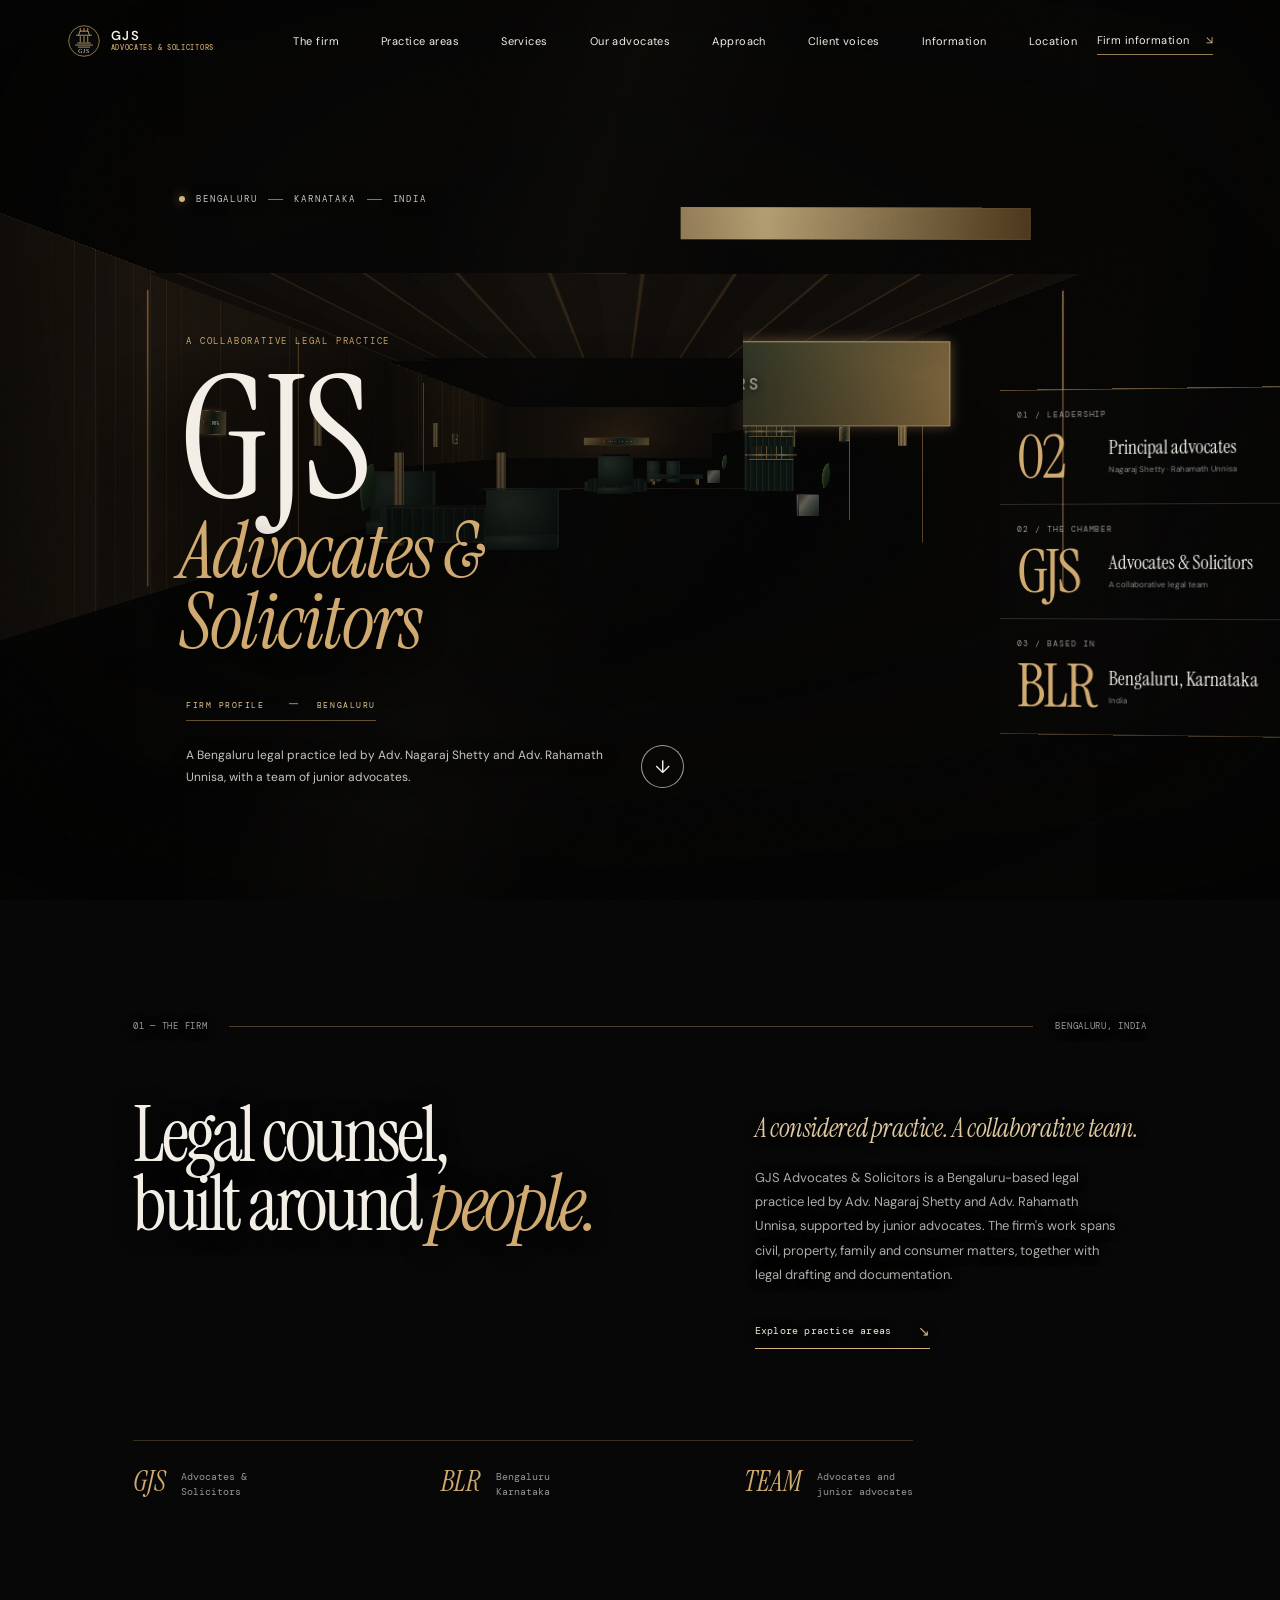
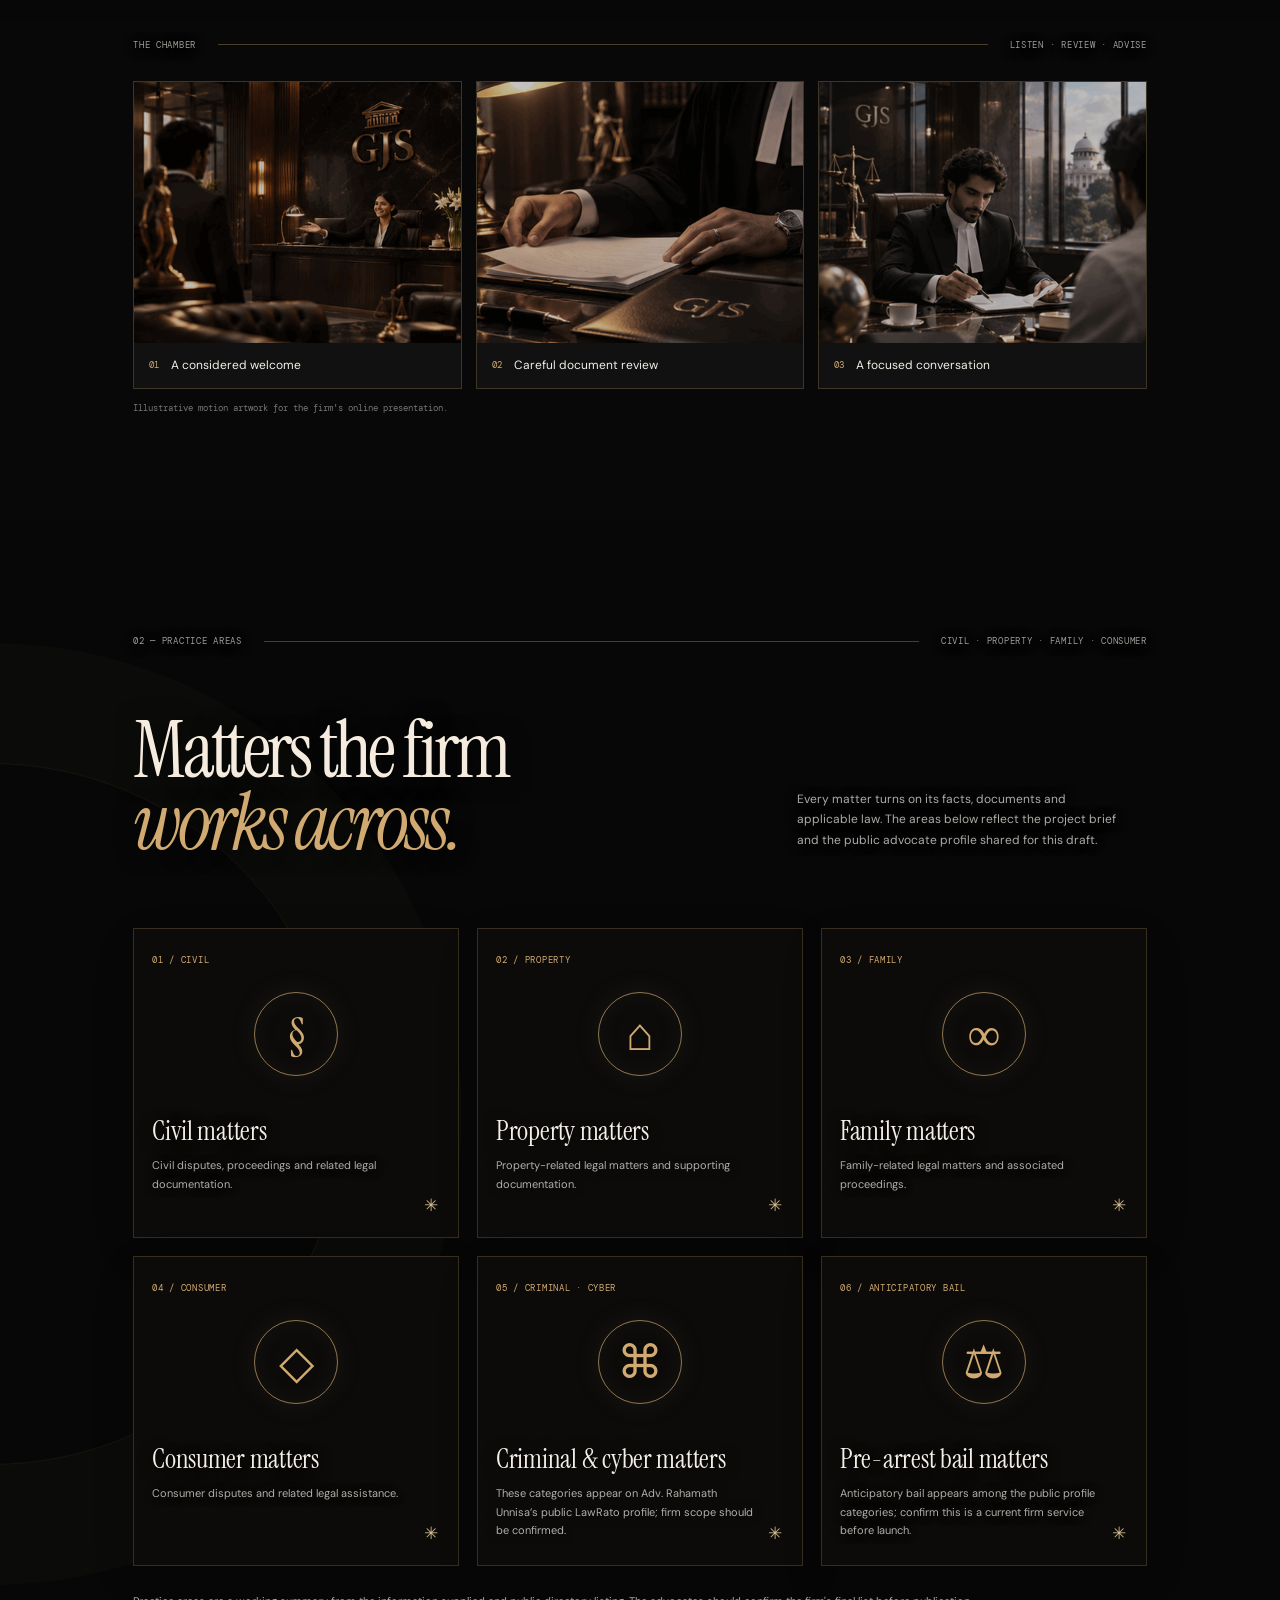
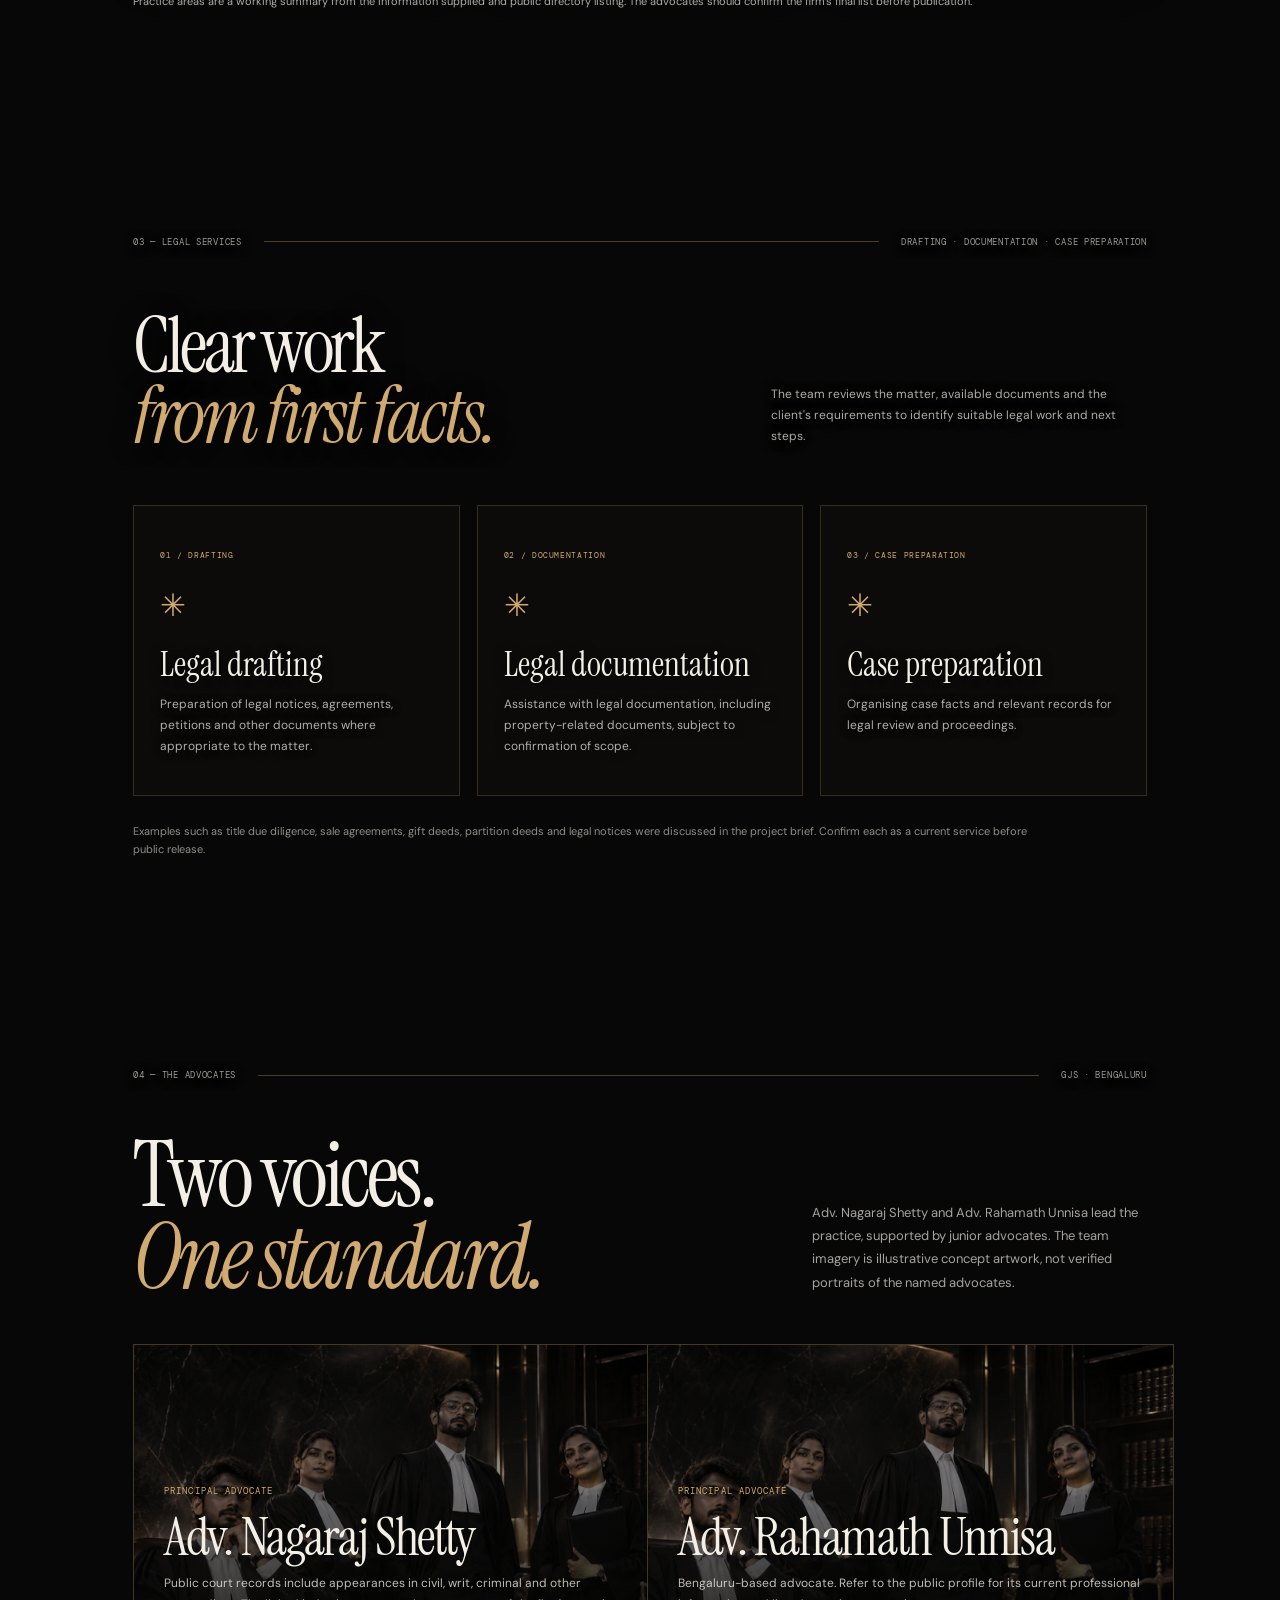
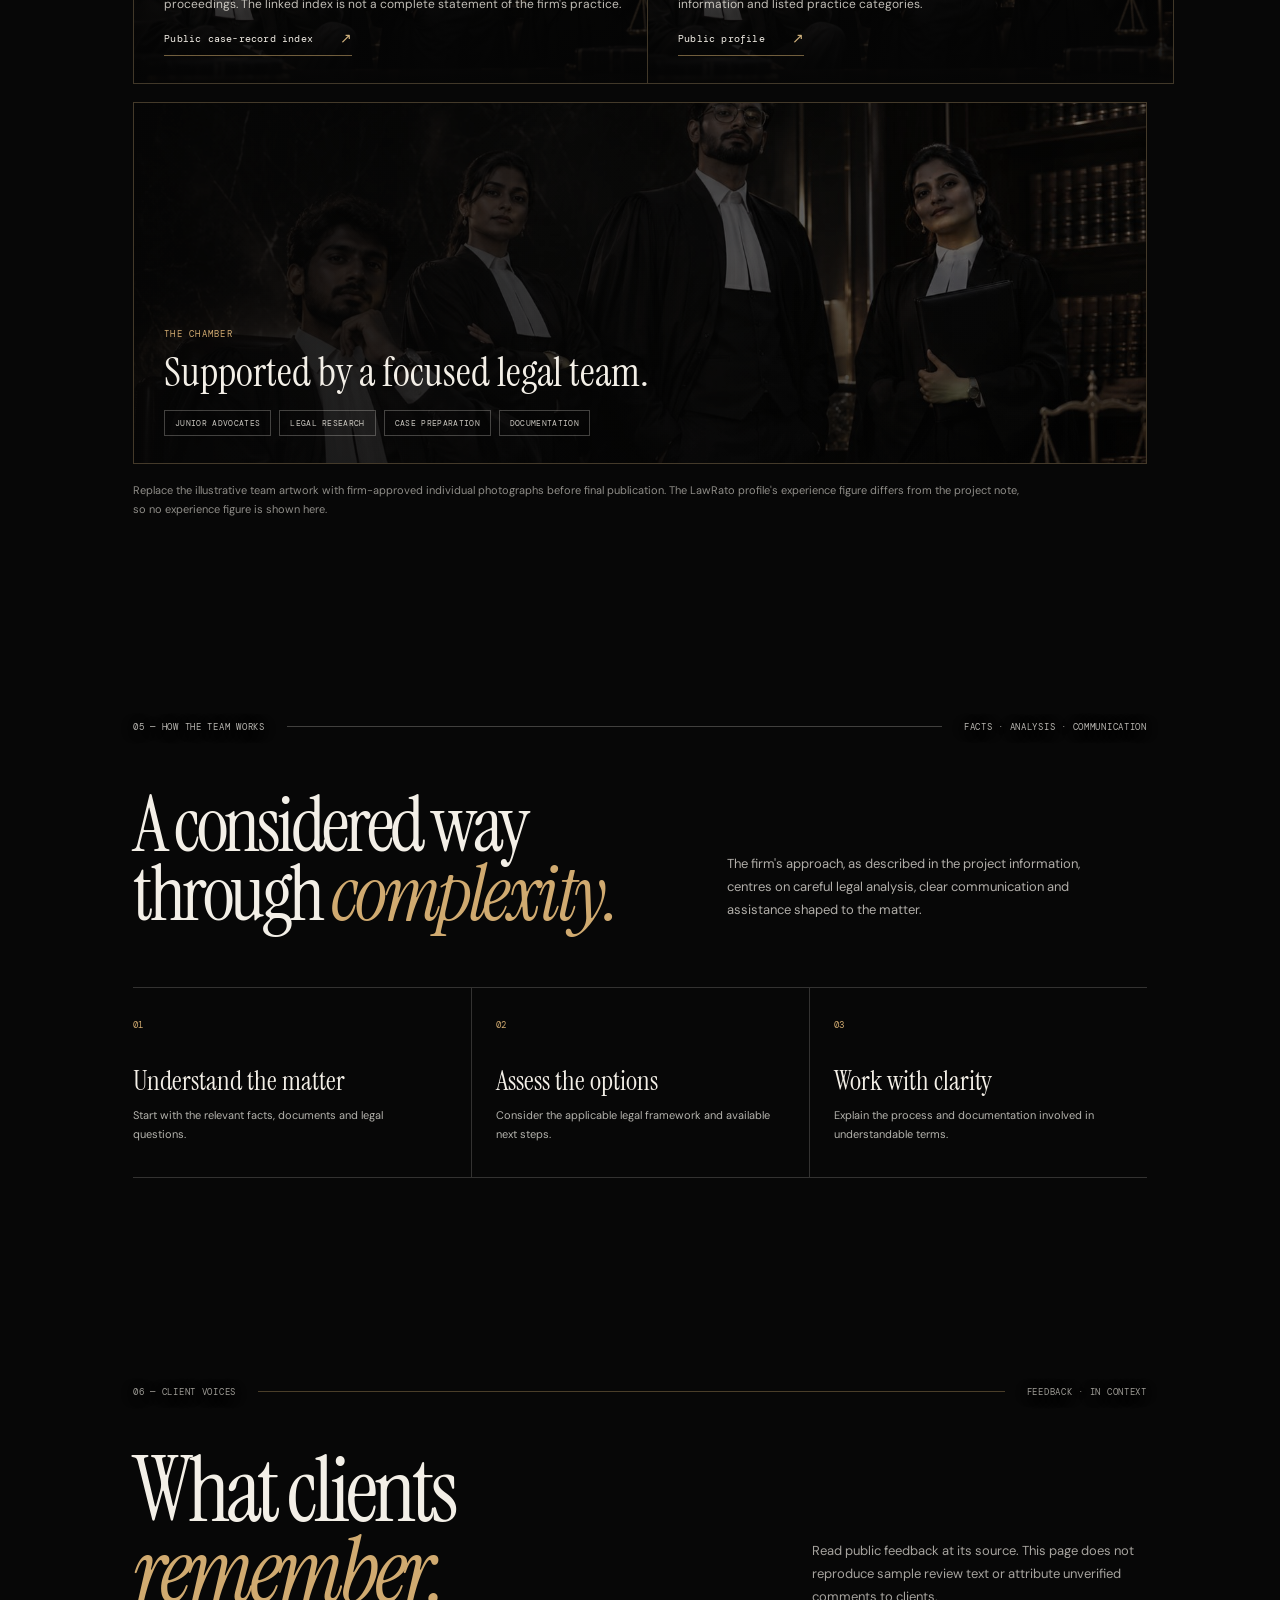
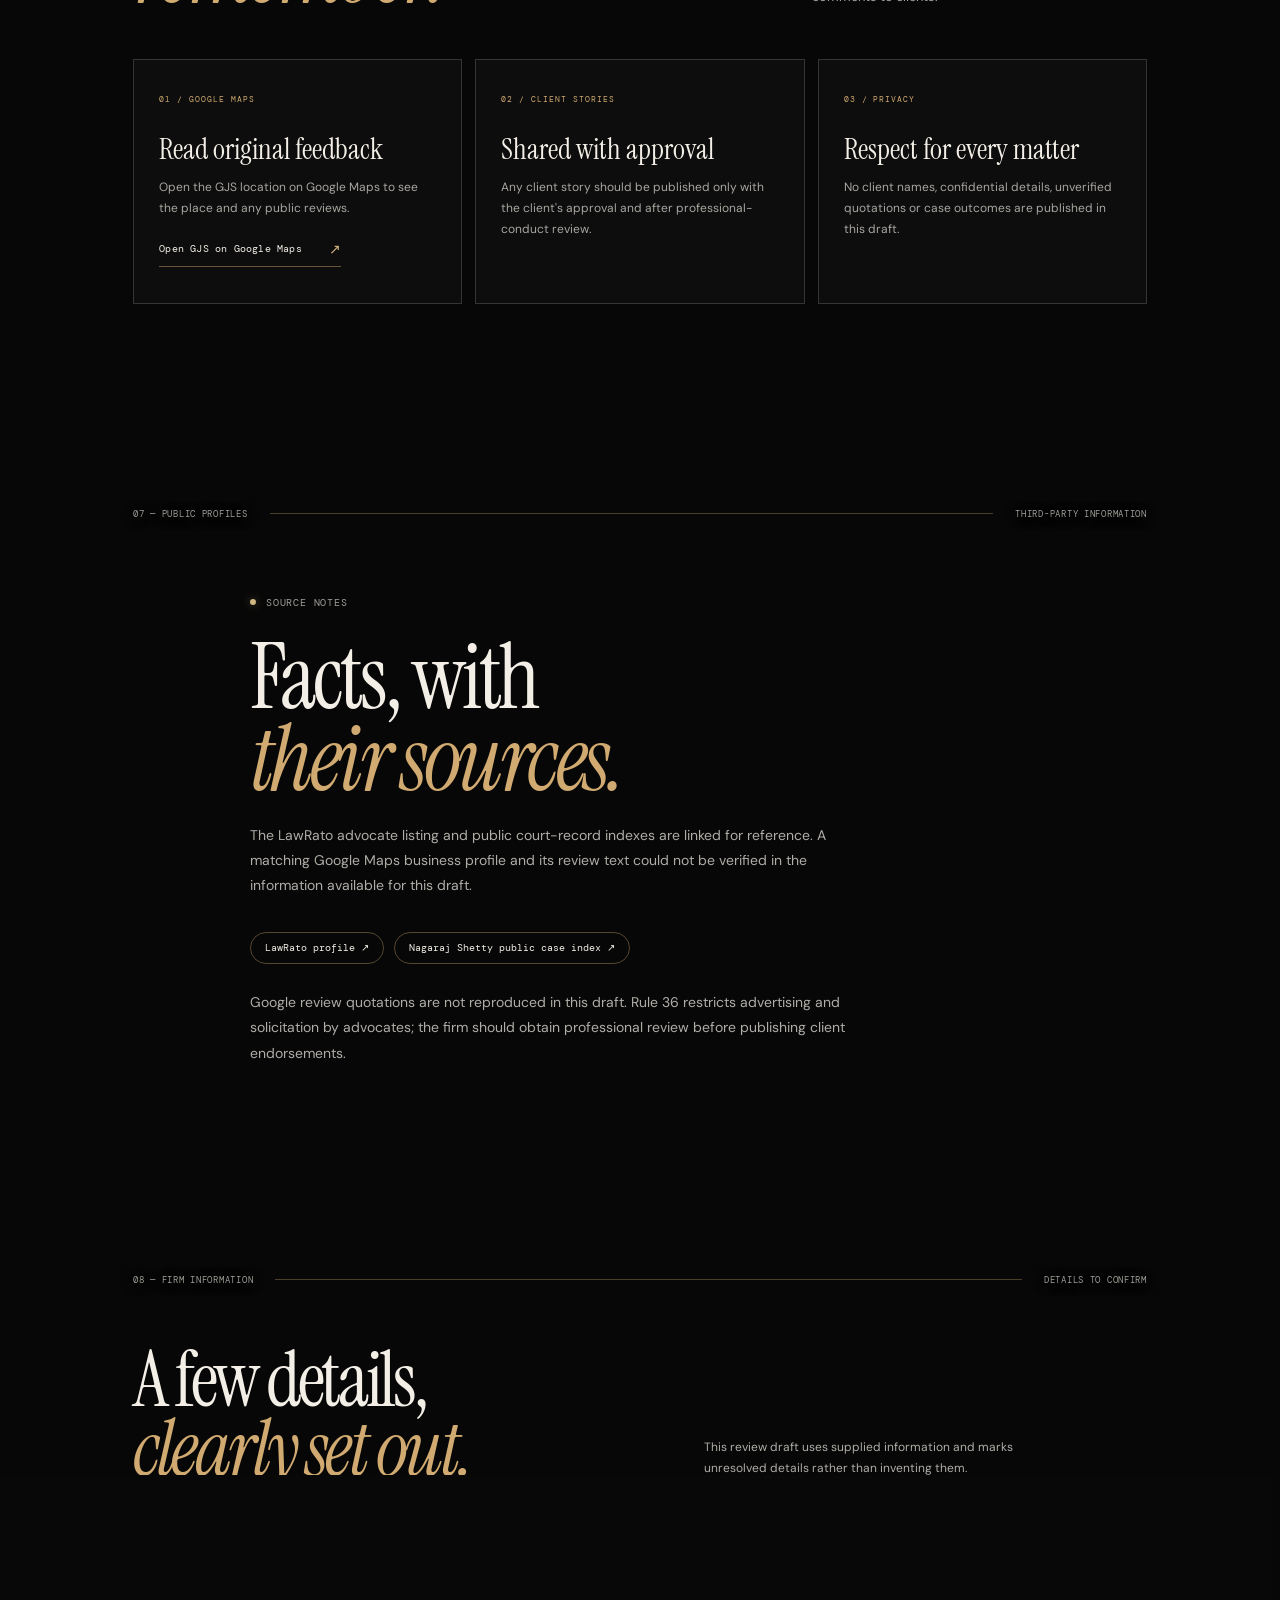
==== commit 90077ba7: "Fix public asset paths and keep mobile refinements" ====
--- a/client-demo/index.html
+++ b/client-demo/index.html
@@ -80,9 +80,9 @@
       <section class="chamber-gallery section-wrap" aria-label="A glimpse inside the GJS chamber">
         <div class="section-kicker"><span>THE CHAMBER</span><span class="rule"></span><span>LISTEN · REVIEW · ADVISE</span></div>
         <div class="chamber-gallery-grid">
-          <figure><img src="assets/Welcoming Reception at GJS Law Firm.gif" alt="Animated concept of a welcoming law firm reception" loading="lazy" decoding="async" /><figcaption><span>01</span> A considered welcome</figcaption></figure>
-          <figure><img src="assets/Animated Lawyer Reviewing Documents.gif" alt="Animated concept of careful legal document review" loading="lazy" decoding="async" /><figcaption><span>02</span> Careful document review</figcaption></figure>
-          <figure><img src="assets/Animated GJS Lawyer Consultation Storyboard.gif" alt="Animated concept of a lawyer consultation" loading="lazy" decoding="async" /><figcaption><span>03</span> A focused conversation</figcaption></figure>
+          <figure><img src="../assets/Welcoming%20Reception%20at%20GJS%20Law%20Firm.gif" alt="Animated concept of a welcoming law firm reception" loading="lazy" decoding="async" /><figcaption><span>01</span> A considered welcome</figcaption></figure>
+          <figure><img src="../assets/Animated%20Lawyer%20Reviewing%20Documents.gif" alt="Animated concept of careful legal document review" loading="lazy" decoding="async" /><figcaption><span>02</span> Careful document review</figcaption></figure>
+          <figure><img src="../assets/Animated%20GJS%20Lawyer%20Consultation%20Storyboard.gif" alt="Animated concept of a lawyer consultation" loading="lazy" decoding="async" /><figcaption><span>03</span> A focused conversation</figcaption></figure>
         </div>
         <p class="gallery-note">Illustrative motion artwork for the firm's online presentation.</p>
       </section>
